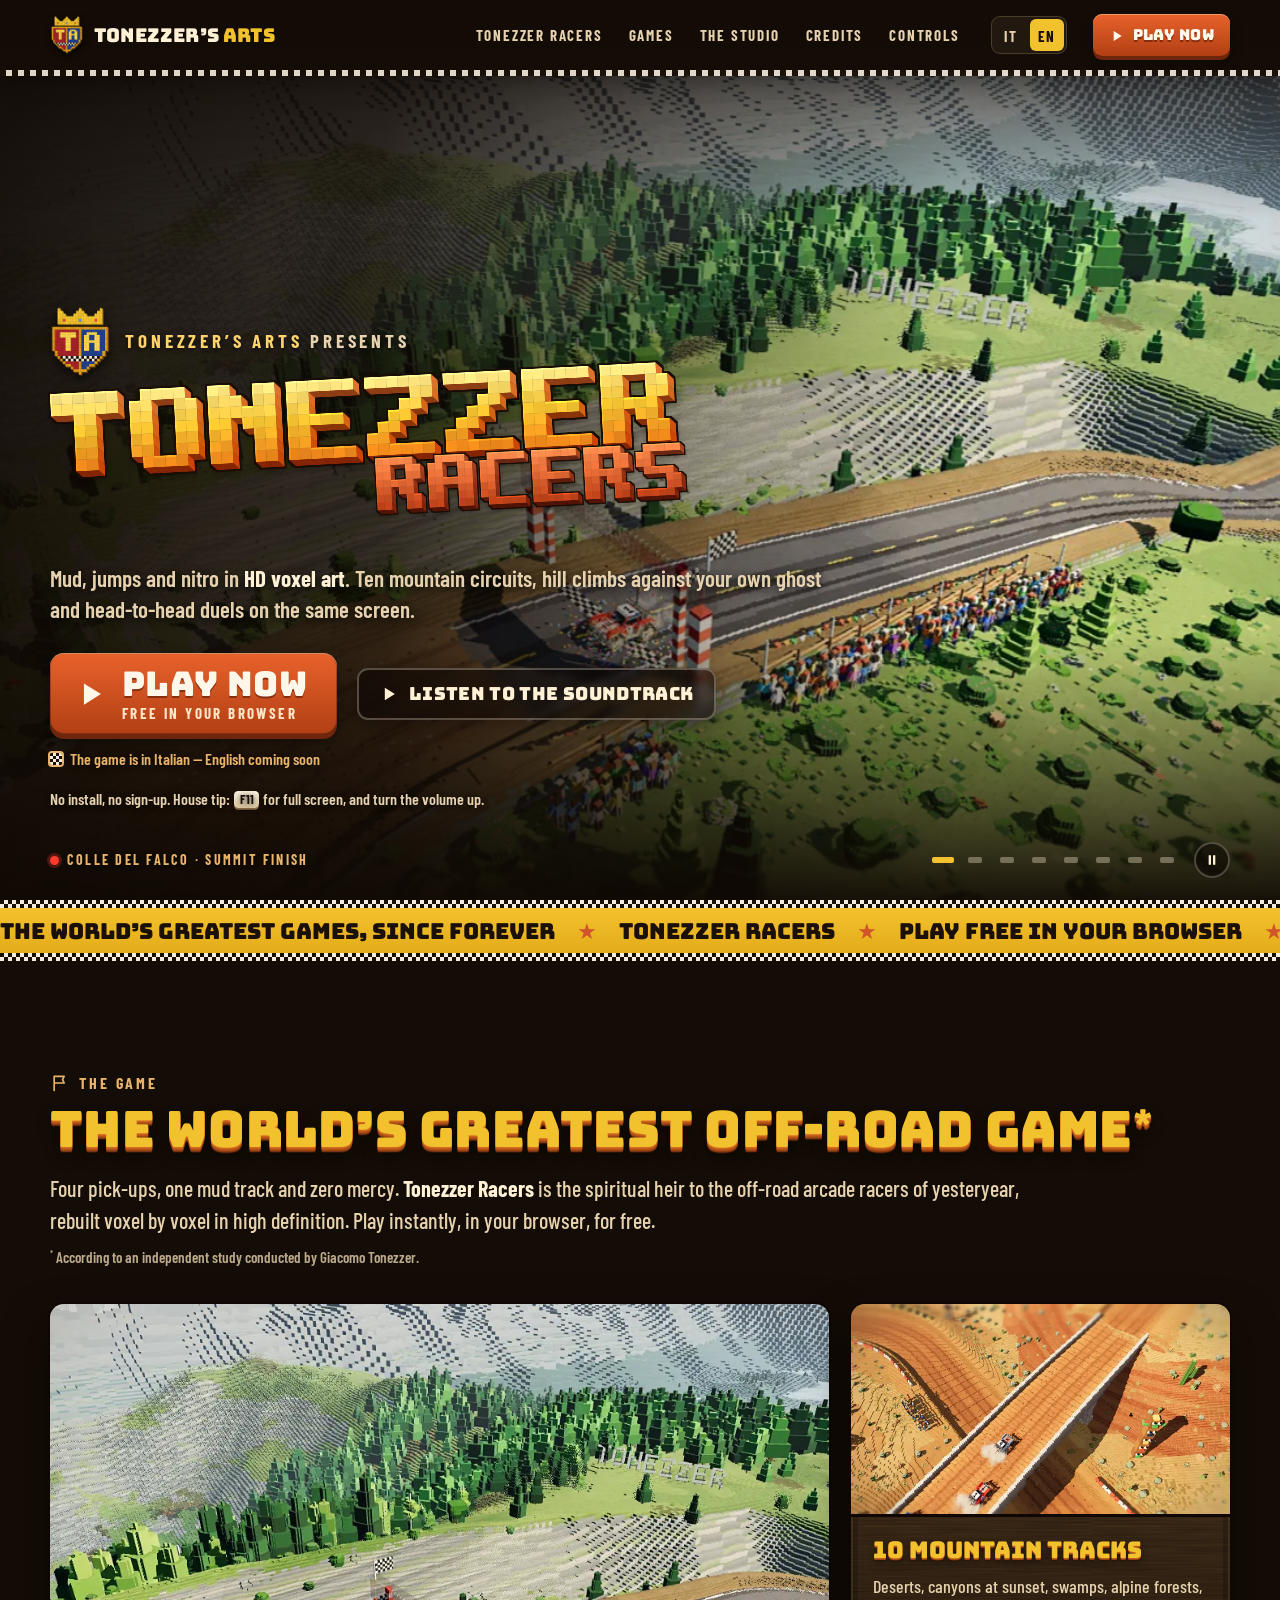
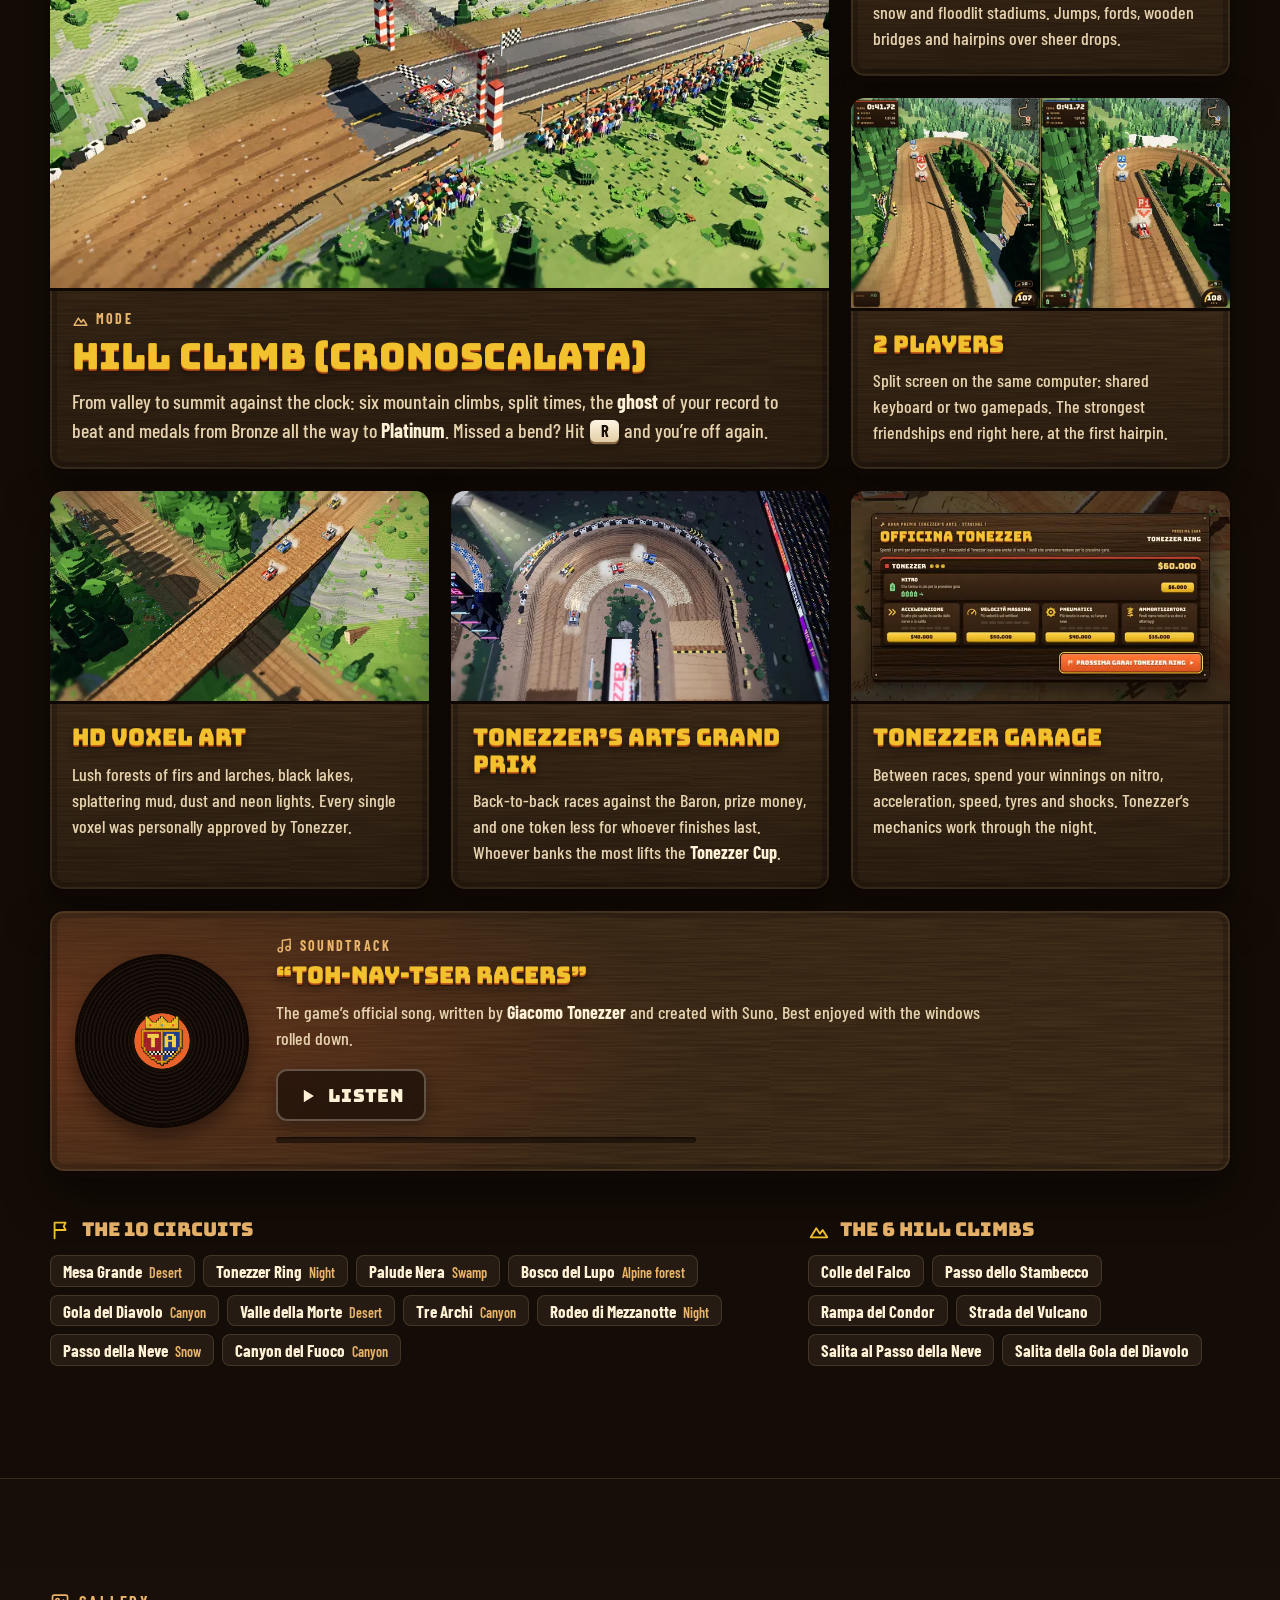
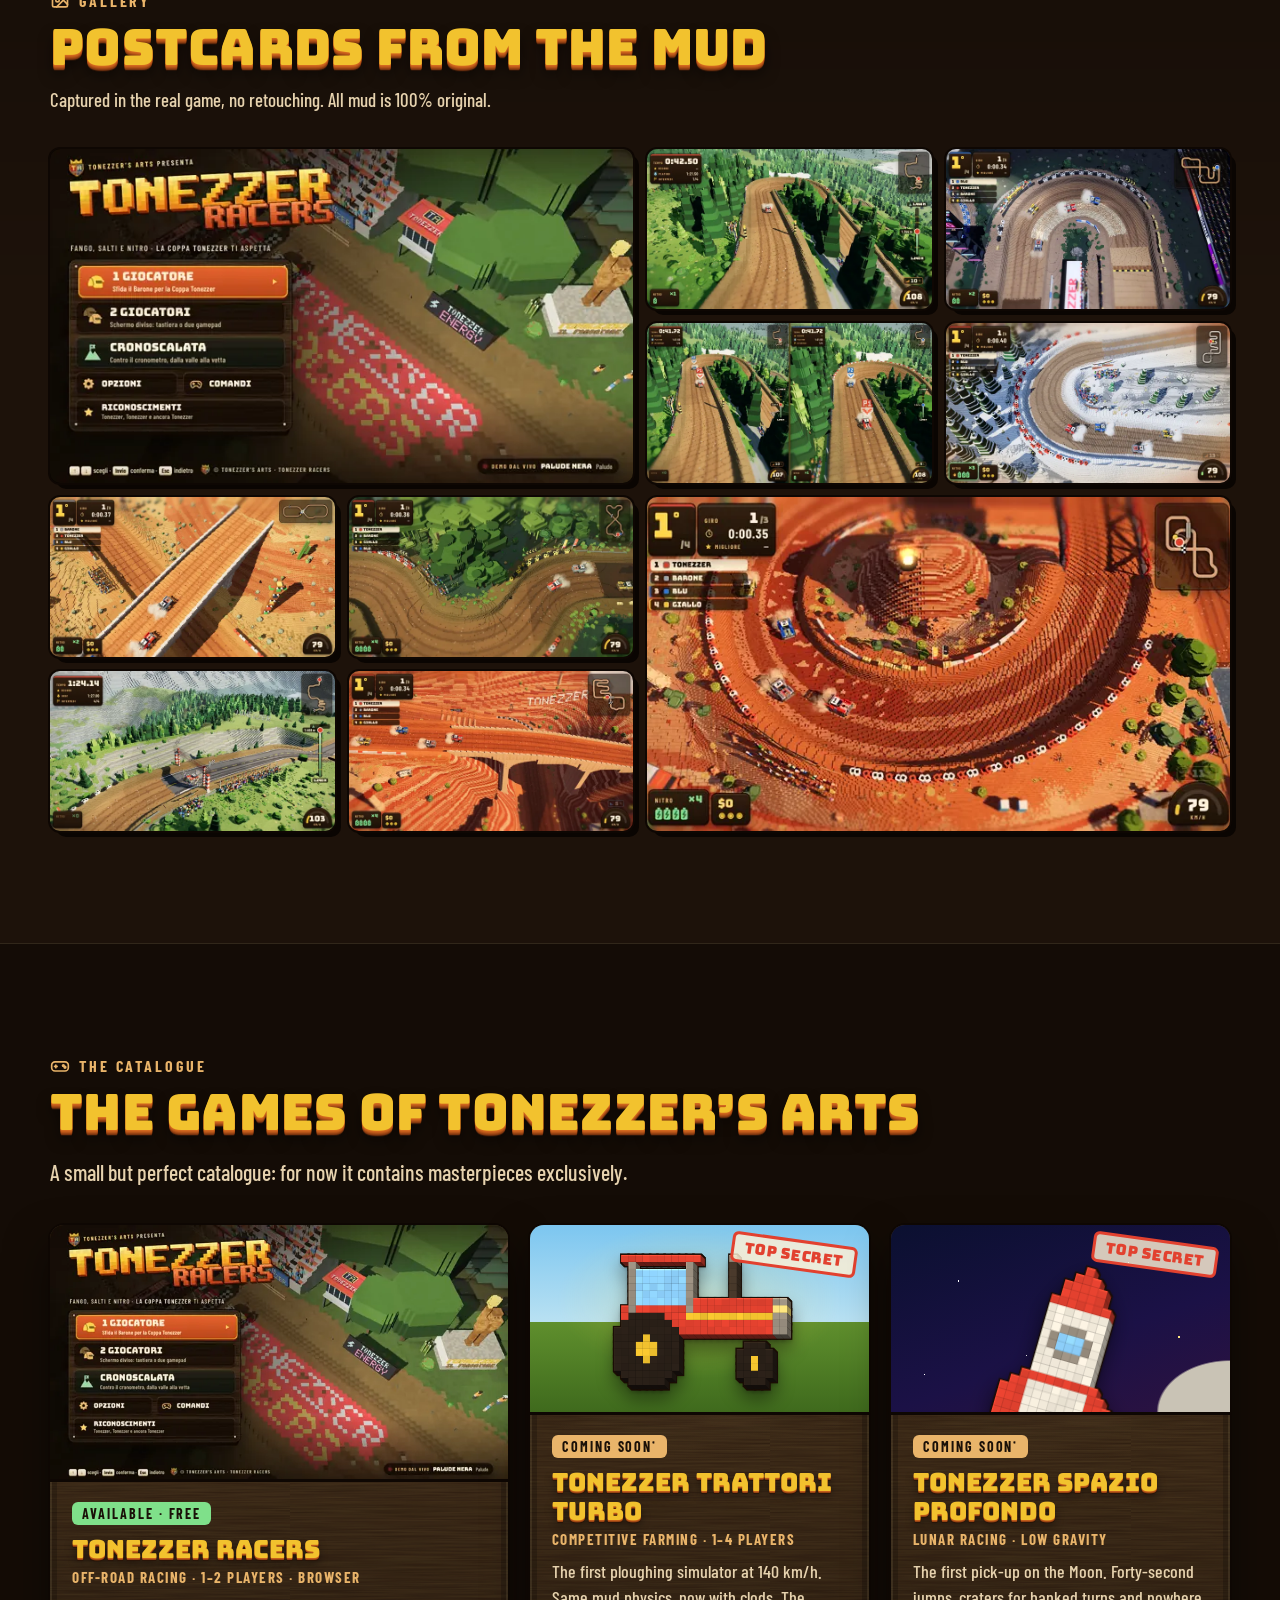
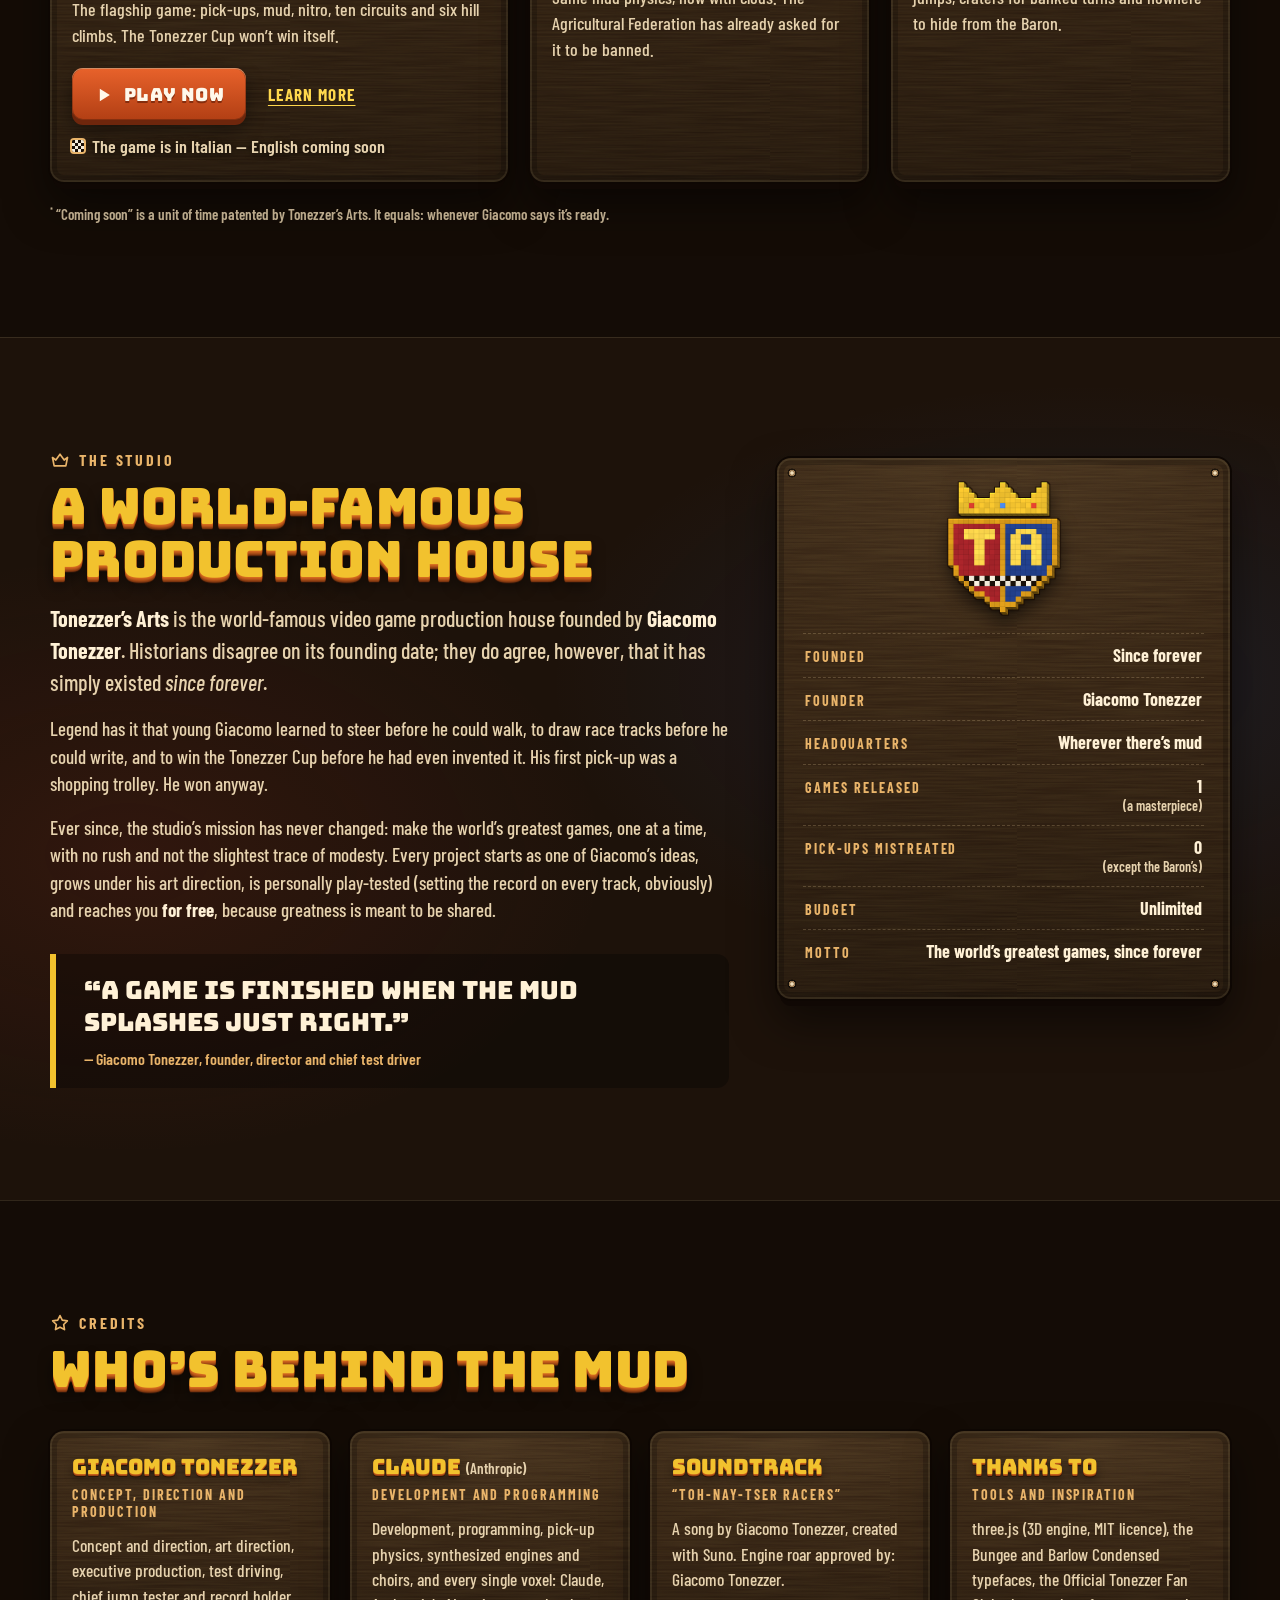
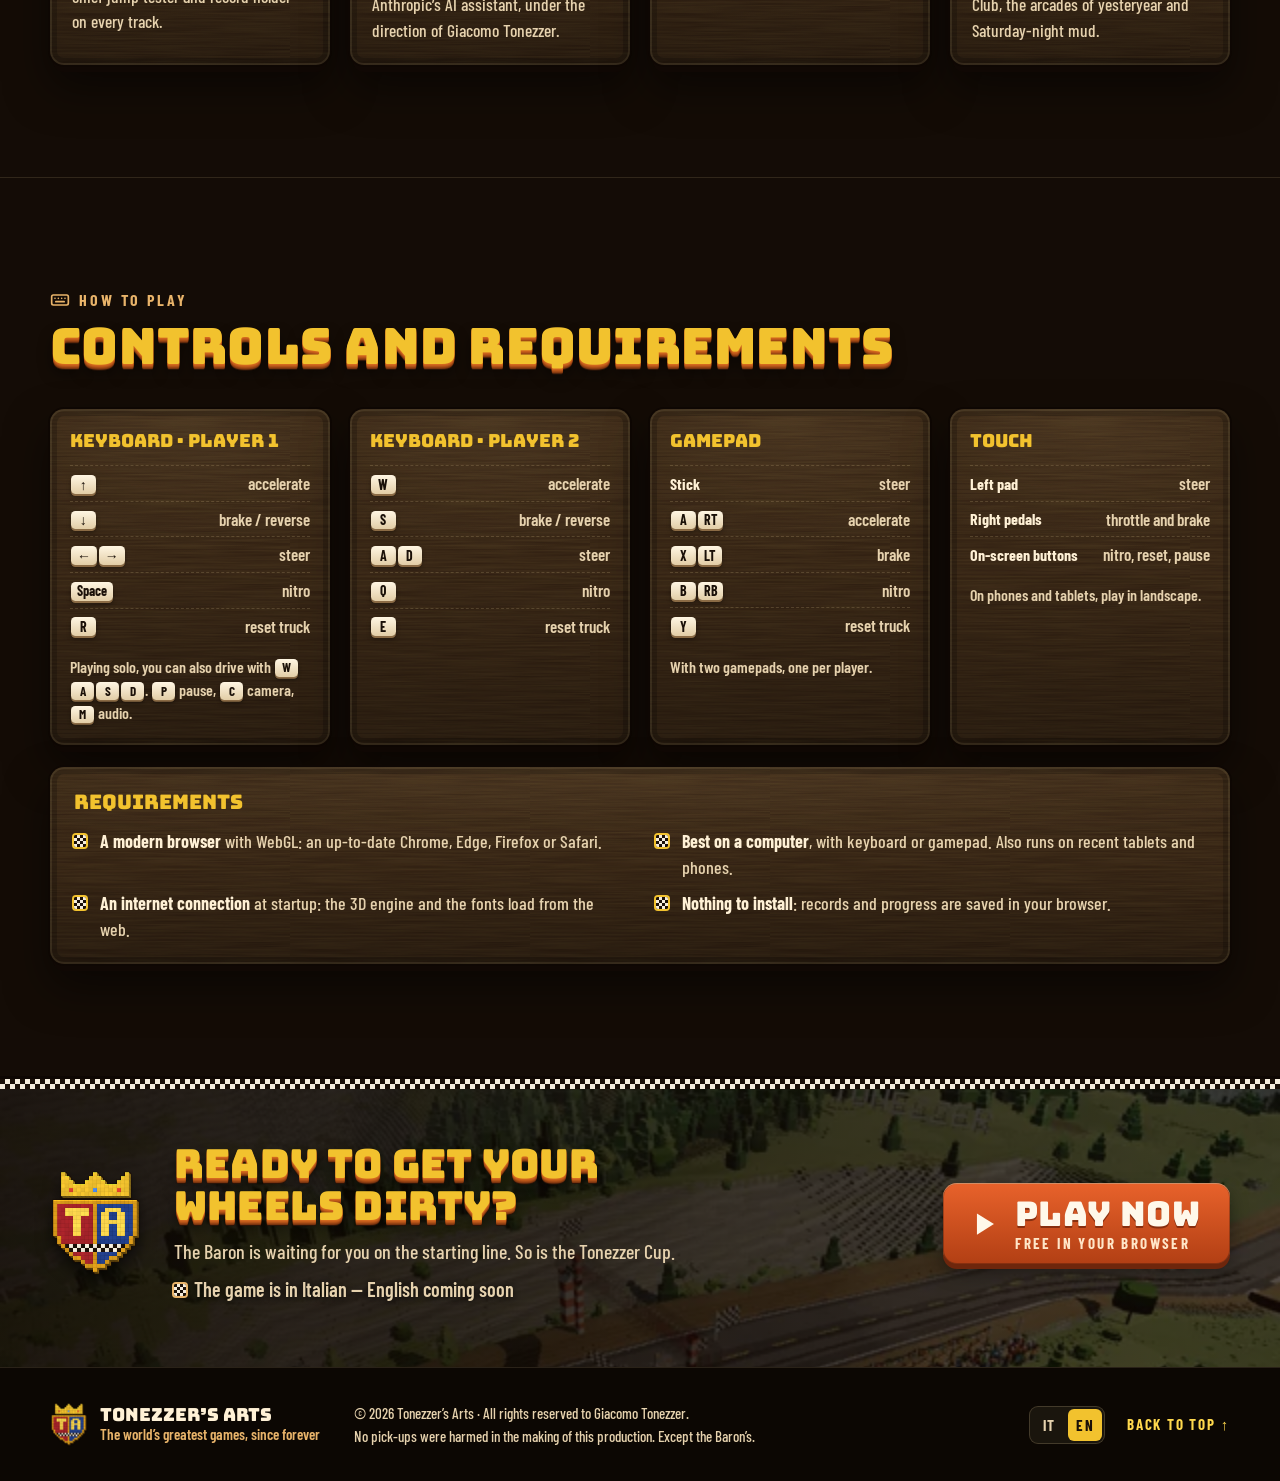
==== index.html @ f93f5789 "Add English version of the Tonezzer's Arts site (IT/EN switch) Single index.html with data-i18n keys" ====
<!doctype html>
<html lang="it">
<head>
<meta charset="utf-8">
<meta name="viewport" content="width=device-width,initial-scale=1,viewport-fit=cover">
<title data-i18n="meta.title">Tonezzer’s Arts — Giochi</title>
<meta name="description" content="Tonezzer’s Arts, la celeberrima casa di produzione di Giacomo Tonezzer, presenta Tonezzer Racers: corse off-road in voxel art HD, 10 circuiti di montagna, cronoscalate e 2 giocatori. Gratis nel browser." data-i18n-attr="content=meta.desc">
<meta name="author" content="Giacomo Tonezzer">
<meta name="theme-color" content="#140c06">
<link rel="alternate" hreflang="it" href="https://geppytonezzerarts.github.io/tonezzers-arts/?lang=it">
<link rel="alternate" hreflang="en" href="https://geppytonezzerarts.github.io/tonezzers-arts/?lang=en">
<link rel="alternate" hreflang="x-default" href="https://geppytonezzerarts.github.io/tonezzers-arts/">
<meta property="og:type" content="website">
<meta property="og:url" content="https://geppytonezzerarts.github.io/tonezzers-arts/">
<meta property="og:site_name" content="Tonezzer’s Arts">
<meta property="og:locale" content="it_IT" data-i18n-attr="content=meta.locale">
<meta property="og:locale:alternate" content="en_US" data-i18n-attr="content=meta.localeAlt">
<meta property="og:title" content="Tonezzer Racers — gioca gratis nel browser" data-i18n-attr="content=meta.ogTitle">
<meta property="og:description" content="Corse off-road in voxel art HD: 10 circuiti di montagna, cronoscalate contro il tuo fantasma, 2 giocatori sullo stesso schermo. Da sempre, i migliori giochi del mondo." data-i18n-attr="content=meta.ogDesc">
<meta property="og:image" content="https://geppytonezzerarts.github.io/tonezzers-arts/img/og.jpg">
<meta property="og:image:width" content="1200">
<meta property="og:image:height" content="630">
<meta property="og:image:alt" content="Tonezzer’s Arts presenta Tonezzer Racers" data-i18n-attr="content=meta.ogAlt">
<meta name="twitter:card" content="summary_large_image">
<meta name="twitter:title" content="Tonezzer Racers — gioca gratis nel browser" data-i18n-attr="content=meta.ogTitle">
<meta name="twitter:description" content="Corse off-road in voxel art HD by Tonezzer’s Arts." data-i18n-attr="content=meta.twDesc">
<meta name="twitter:image" content="https://geppytonezzerarts.github.io/tonezzers-arts/img/og.jpg">
<link rel="icon" type="image/png" sizes="32x32" href="img/favicon-32.png">
<link rel="icon" type="image/png" sizes="512x512" href="img/icon-512.png">
<link rel="apple-touch-icon" href="img/apple-touch-icon.png">
<link rel="preconnect" href="https://fonts.googleapis.com">
<link rel="preconnect" href="https://fonts.gstatic.com" crossorigin>
<link rel="stylesheet" href="https://fonts.googleapis.com/css2?family=Bungee&family=Barlow+Condensed:ital,wght@0,500;0,600;0,700;1,600&display=swap">
<link rel="preload" as="image" href="img/c-falco-vetta.webp" fetchpriority="high">
<link rel="stylesheet" href="css/site.css">
<script>/* language before first paint (same rule as js/site.js): ?lang= > saved choice > browser language; hides the Italian text for a moment on English visits */
(function () { try { var d = document.documentElement, q = /[?&]lang=(it|en)(?:&|#|$)/.exec(location.search), s = null;
  try { s = localStorage.getItem('ta-lang'); } catch (e) { /* storage blocked */ }
  var l = q ? q[1] : (s === 'it' || s === 'en') ? s : /^it\b/i.test((navigator.languages && navigator.languages[0]) || navigator.language || 'it') ? 'it' : 'en';
  if (l === 'en') { d.lang = 'en'; d.classList.add('i18n-wait'); setTimeout(function () { d.classList.remove('i18n-wait'); }, 1500); }
} catch (e) { /* Italian stays */ } })();</script>
</head>
<body>
<a class="skip" href="#main" data-i18n="skip">Salta al contenuto</a>

<header class="top" id="top">
  <div class="wrap top-in">
    <a class="brand" href="#top" aria-label="Tonezzer’s Arts, torna all’inizio" data-i18n-attr="aria-label=brand.aria">
      <img src="img/crest-sm.png" width="40" height="47" alt="">
      <span>Tonezzer’s <b>Arts</b></span>
    </a>
    <nav class="nav" aria-label="Sezioni" data-i18n-attr="aria-label=nav.aria">
      <a href="#racers">Tonezzer Racers</a>
      <a href="#giochi" data-i18n="nav.games">Giochi</a>
      <a href="#studio" data-i18n="nav.studio">Lo studio</a>
      <a href="#crediti" data-i18n="nav.credits">Riconoscimenti</a>
      <a href="#comandi" data-i18n="nav.controls">Comandi</a>
    </nav>
    <div class="lang" role="group" aria-label="Lingua" data-i18n-attr="aria-label=lang.aria">
      <a href="?lang=it" hreflang="it" lang="it" data-lang="it" aria-label="Italiano" aria-current="true">IT</a>
      <a href="?lang=en" hreflang="en" lang="en" data-lang="en" aria-label="English">EN</a>
    </div>
    <a class="btn go sm" href="games/tonezzer-racers/"><svg class="ic" viewBox="0 0 24 24" aria-hidden="true"><path d="M7 4.5v15l12-7.5z"/></svg><span data-i18n="play">Gioca ora</span></a>
  </div>
</header>

<main id="main">
<!-- ============ HERO ============ -->
<section class="hero" aria-labelledby="hero-title">
  <div class="slides" id="slides" role="group" aria-roledescription="carosello" aria-label="Immagini di gioco di Tonezzer Racers" data-i18n-attr="aria-roledescription=hero.carousel;aria-label=hero.slidesAria">
    <figure class="slide on"><img src="img/c-falco-vetta.webp" width="1280" height="720" alt="Cronoscalata del Colle del Falco: il pick-up taglia il traguardo in vetta tra il pubblico, con boschi e montagne sullo sfondo" data-i18n-attr="alt=s1.alt" fetchpriority="high"><figcaption data-i18n="s1.cap">Colle del Falco · arrivo in vetta</figcaption></figure>
    <figure class="slide"><img data-src="img/c-falco-bosco.webp" width="1280" height="720" alt="Cronoscalata del Colle del Falco: il pick-up rosso sale tra gli abeti, con la montagna sullo sfondo" data-i18n-attr="alt=s2.alt"><figcaption data-i18n="s2.cap">Colle del Falco · cronoscalata</figcaption></figure>
    <figure class="slide"><img data-src="img/c-ring-neon.webp" width="1280" height="720" alt="Tonezzer Ring di notte: quattro pick-up in derapata sotto la Torre dei Neon e le tribune piene" data-i18n-attr="alt=s3.alt"><figcaption data-i18n="s3.cap">Tonezzer Ring · stadio di notte</figcaption></figure>
    <figure class="slide"><img data-src="img/c-bosco-ponte.webp" width="1280" height="720" alt="Bosco del Lupo: pick-up sul ponte di legno tra abeti e larici in voxel" data-i18n-attr="alt=s4.alt"><figcaption data-i18n="s4.cap">Bosco del Lupo · bosco alpino</figcaption></figure>
    <figure class="slide"><img data-src="img/c-neve-cima.webp" width="1280" height="720" alt="Salita al Passo della Neve: curva innevata con abeti e tribune" data-i18n-attr="alt=s5.alt"><figcaption data-i18n="s5.cap">Passo della Neve · neve</figcaption></figure>
    <figure class="slide"><img data-src="img/c-mesa-viadotto.webp" width="1280" height="720" alt="Mesa Grande: pick-up sul viadotto nel deserto rosso" data-i18n-attr="alt=s6.alt"><figcaption data-i18n="s6.cap">Mesa Grande · deserto</figcaption></figure>
    <figure class="slide"><img data-src="img/c-fuoco-spirale.webp" width="1280" height="720" alt="Canyon del Fuoco: i pick-up scendono nella Spirale scavata nella roccia rossa" data-i18n-attr="alt=s7.alt"><figcaption data-i18n="s7.cap">Canyon del Fuoco · canyon al tramonto</figcaption></figure>
    <figure class="slide"><img data-src="img/c-palude-lago.webp" width="1280" height="720" alt="Palude Nera: due pick-up in derapata sulla pista di fango tra i cipressi" data-i18n-attr="alt=s8.alt"><figcaption data-i18n="s8.cap">Palude Nera · palude</figcaption></figure>
  </div>
  <div class="hero-shade" aria-hidden="true"></div>
  <div class="wrap hero-in">
    <p class="presents"><img src="img/crest.png" width="278" height="326" alt=""><span data-i18n="hero.presents"><b>Tonezzer’s Arts</b> presenta</span></p>
    <h1 class="logo" id="hero-title">
      <img class="lg1" src="img/logo-tonezzer.png" width="1254" height="198" alt="Tonezzer">
      <img class="lg2" src="img/logo-racers.png" width="946" height="198" alt="Racers">
    </h1>
    <p class="tagline" data-i18n="hero.tagline">Fango, salti e nitro in <b>voxel art HD</b>. Dieci circuiti di montagna, cronoscalate contro il tuo fantasma e sfide a due sullo stesso schermo.</p>
    <div class="cta">
      <a class="btn go xl" href="games/tonezzer-racers/">
        <svg class="ic" viewBox="0 0 24 24" aria-hidden="true"><path d="M7 4.5v15l12-7.5z"/></svg>
        <span data-i18n="play.xl"><b>Gioca ora</b><small>gratis nel browser</small></span>
      </a>
      <button class="btn ghost music-btn" type="button" data-music aria-pressed="false">
        <svg class="ic i-play" viewBox="0 0 24 24" aria-hidden="true"><path d="M7 4.5v15l12-7.5z"/></svg>
        <svg class="ic i-pause" viewBox="0 0 24 24" aria-hidden="true"><path d="M7 5h3.5v14H7zM13.5 5H17v14h-3.5z"/></svg>
        <span class="eq" aria-hidden="true"><i></i><i></i><i></i><i></i></span>
        <span class="lbl" data-i18n="music.listenTheme">Ascolta la colonna sonora</span>
      </button>
    </div>
    <p class="lang-note en-only" data-i18n="play.note">Il gioco è in italiano: la versione inglese arriverà presto.</p>
    <p class="hint" data-i18n="hero.hint">Nessuna installazione, nessuna registrazione. Consiglio della casa: <span class="desk"><kbd>F11</kbd> per lo schermo intero, e il volume alto.</span><span class="mob">telefono in orizzontale, e il volume alto.</span></p>
  </div>
  <div class="wrap hero-ctrl">
    <p class="cap" id="slide-cap">Colle del Falco · arrivo in vetta</p>
    <div class="dots" id="dots"></div>
    <button class="pp" id="slide-pp" type="button" aria-label="Metti in pausa le immagini" aria-pressed="false">
      <svg class="ic i-pause" viewBox="0 0 24 24" aria-hidden="true"><path d="M7 5h3.5v14H7zM13.5 5H17v14h-3.5z"/></svg>
      <svg class="ic i-play" viewBox="0 0 24 24" aria-hidden="true"><path d="M7 4.5v15l12-7.5z"/></svg>
    </button>
  </div>
</section>

<div class="ticker" aria-hidden="true"><div class="ticker-in">
  <span data-i18n="motto">Da sempre, i migliori giochi del mondo</span><span>Tonezzer Racers</span><span data-i18n="tick.free">Gioca gratis nel browser</span><span data-i18n="cup">Coppa Tonezzer</span><span data-i18n="motto">Da sempre, i migliori giochi del mondo</span><span>Tonezzer Racers</span><span data-i18n="tick.free">Gioca gratis nel browser</span><span data-i18n="cup">Coppa Tonezzer</span>
</div></div>

<!-- ============ TONEZZER RACERS ============ -->
<section class="sec" id="racers" aria-labelledby="racers-h">
  <div class="wrap">
    <header class="sec-h">
      <p class="kicker"><svg class="ic" viewBox="0 0 24 24" aria-hidden="true"><path d="M5 21V4M5 4h12l-2 4 2 4H5"/></svg><span data-i18n="r.kicker">Il gioco</span></p>
      <h2 id="racers-h" data-i18n="r.h">Il miglior gioco off-road del mondo<sup>*</sup></h2>
      <p class="lead" data-i18n="r.lead">Quattro pick-up, una pista di fango e nessuna pietà. <b>Tonezzer Racers</b> è l’erede spirituale delle corse off-road da sala giochi di una volta, ricostruito voxel per voxel in alta definizione. Si gioca subito, nel browser, gratis.</p>
      <p class="fine" data-i18n="r.fine"><sup>*</sup> Secondo uno studio indipendente condotto da Giacomo Tonezzer.</p>
    </header>

    <div class="feats">
      <article class="feat big">
        <img src="img/c-falco-vetta-640.webp" srcset="img/c-falco-vetta-640.webp 640w, img/c-falco-vetta.webp 1280w" sizes="(min-width: 1080px) 760px, 100vw" width="1280" height="720" loading="lazy" alt="Cronoscalata: il traguardo in vetta al Colle del Falco, con la valle e le montagne lontane sullo sfondo" data-i18n-attr="alt=f1.alt">
        <div class="feat-t">
          <p class="tag"><svg class="ic" viewBox="0 0 24 24" aria-hidden="true"><path d="M3 20l6-10 4 6 3-4 5 8z"/></svg><span data-i18n="f1.tag">Modalità</span></p>
          <h3 data-i18n="f1.h">Cronoscalata</h3>
          <p data-i18n="f1.p">Dalla valle alla vetta contro il cronometro: sei salite di montagna, tempi intermedi, il <b>fantasma</b> del tuo record da battere e medaglie da Bronzo fino al <b>Platino</b>. Sbagli una curva? <kbd>R</kbd> e si riparte.</p>
        </div>
      </article>
      <article class="feat">
        <img src="img/c-mesa-viadotto-640.webp" width="640" height="360" loading="lazy" alt="Pick-up sul viadotto di Mesa Grande nel deserto rosso" data-i18n-attr="alt=f2.alt">
        <div class="feat-t">
          <h3 data-i18n="f2.h">10 piste di montagna</h3>
          <p data-i18n="f2.p">Deserti, canyon al tramonto, paludi, boschi alpini, neve e stadi illuminati a giorno. Salti, guadi, ponti di legno e tornanti a strapiombo.</p>
        </div>
      </article>
      <article class="feat">
        <img src="img/g-falco-2p-640.webp" width="640" height="360" loading="lazy" alt="Schermo diviso a due giocatori: pick-up rosso e blu affiancati in salita" data-i18n-attr="alt=f3.alt">
        <div class="feat-t">
          <h3 data-i18n="f3.h">2 giocatori</h3>
          <p data-i18n="f3.p">Schermo diviso sullo stesso computer: tastiera condivisa o due gamepad. Le amicizie più solide finiscono qui, al primo tornante.</p>
        </div>
      </article>
      <article class="feat">
        <img src="img/c-bosco-ponte-640.webp" width="640" height="360" loading="lazy" alt="Pick-up sul ponte di legno tra gli abeti del Bosco del Lupo" data-i18n-attr="alt=f4.alt">
        <div class="feat-t">
          <h3 data-i18n="f4.h">Voxel art HD</h3>
          <p data-i18n="f4.p">Boschi rigogliosi di abeti e larici, laghi neri, fango che schizza, polvere e luci al neon. Ogni singolo voxel è stato approvato personalmente da Tonezzer.</p>
        </div>
      </article>
      <article class="feat">
        <img src="img/c-ring-neon-640.webp" width="640" height="360" loading="lazy" alt="Gara notturna nello stadio del Tonezzer Ring" data-i18n-attr="alt=f5.alt">
        <div class="feat-t">
          <h3 data-i18n="f5.h">Gran Premio Tonezzer’s Arts</h3>
          <p data-i18n="f5.p">Gare in fila contro il Barone, premi in denaro e un gettone in meno a chi arriva ultimo. Chi incassa di più alza la <b>Coppa Tonezzer</b>.</p>
        </div>
      </article>
      <article class="feat">
        <img src="img/g-officina-640.webp" width="640" height="360" loading="lazy" alt="L’Officina Tonezzer: nitro, accelerazione, velocità massima, pneumatici e ammortizzatori in vendita" data-i18n-attr="alt=f6.alt">
        <div class="feat-t">
          <h3 data-i18n="f6.h">Officina Tonezzer</h3>
          <p data-i18n="f6.p">Tra una gara e l’altra spendi i premi in nitro, accelerazione, velocità, gomme e ammortizzatori. I meccanici di Tonezzer lavorano anche di notte.</p>
        </div>
      </article>
      <article class="feat song" id="colonna">
        <div class="disc" aria-hidden="true"><img src="img/crest.png" width="278" height="326" alt=""></div>
        <div class="feat-t">
          <p class="tag"><svg class="ic" viewBox="0 0 24 24" aria-hidden="true"><path d="M9 18V5l11-2v13"/><circle cx="6" cy="18" r="3"/><circle cx="17" cy="16" r="3"/></svg><span data-i18n="song">Colonna sonora</span></p>
          <h3>“Toh-NAY-tser Racers”</h3>
          <p data-i18n="song.p">La canzone ufficiale del gioco, scritta da <b>Giacomo Tonezzer</b> e creata con Suno. Si consiglia l’ascolto a finestrini abbassati.</p>
          <button class="btn ghost music-btn" type="button" data-music aria-pressed="false">
            <svg class="ic i-play" viewBox="0 0 24 24" aria-hidden="true"><path d="M7 4.5v15l12-7.5z"/></svg>
            <svg class="ic i-pause" viewBox="0 0 24 24" aria-hidden="true"><path d="M7 5h3.5v14H7zM13.5 5H17v14h-3.5z"/></svg>
            <span class="eq" aria-hidden="true"><i></i><i></i><i></i><i></i></span>
            <span class="lbl" data-i18n="music.listen">Ascolta</span>
          </button>
          <div class="bar" aria-hidden="true"><i id="music-bar"></i></div>
        </div>
      </article>
    </div>

    <div class="tracks">
      <div class="tcol">
        <h3><svg class="ic" viewBox="0 0 24 24" aria-hidden="true"><path d="M5 21V4M5 4h12l-2 4 2 4H5"/></svg><span data-i18n="tr.h">I 10 circuiti</span></h3>
        <ol class="chips">
          <li>Mesa Grande <small data-i18n="tr.desert">Deserto</small></li><li>Tonezzer Ring <small data-i18n="tr.night">Notte</small></li><li>Palude Nera <small data-i18n="tr.swamp">Palude</small></li><li>Bosco del Lupo <small data-i18n="tr.alpine">Bosco alpino</small></li><li>Gola del Diavolo <small data-i18n="tr.canyon">Canyon</small></li>
          <li>Valle della Morte <small data-i18n="tr.desert">Deserto</small></li><li>Tre Archi <small data-i18n="tr.canyon">Canyon</small></li><li>Rodeo di Mezzanotte <small data-i18n="tr.night">Notte</small></li><li>Passo della Neve <small data-i18n="tr.snow">Neve</small></li><li>Canyon del Fuoco <small data-i18n="tr.canyon">Canyon</small></li>
        </ol>
      </div>
      <div class="tcol">
        <h3><svg class="ic" viewBox="0 0 24 24" aria-hidden="true"><path d="M3 20l6-10 4 6 3-4 5 8z"/></svg><span data-i18n="tr.hills">Le 6 cronoscalate</span></h3>
        <ol class="chips">
          <li>Colle del Falco</li><li>Passo dello Stambecco</li><li>Rampa del Condor</li><li>Strada del Vulcano</li><li>Salita al Passo della Neve</li><li>Salita della Gola del Diavolo</li>
        </ol>
      </div>
    </div>
  </div>
</section>

<!-- ============ GALLERY ============ -->
<section class="sec gal-sec" id="galleria" aria-labelledby="gal-h">
  <div class="wrap">
    <header class="sec-h row">
      <div><p class="kicker"><svg class="ic" viewBox="0 0 24 24" aria-hidden="true"><rect x="3" y="5" width="18" height="14" rx="2"/><circle cx="9" cy="11" r="2"/><path d="M21 16l-5-5-8 8"/></svg><span data-i18n="g.kicker">Galleria</span></p>
      <h2 id="gal-h" data-i18n="g.h">Cartoline dal fango</h2></div>
      <p class="lead sm" data-i18n="g.lead">Immagini catturate dal gioco vero, senza ritocchi. Il fango è tutto originale.</p>
    </header>
    <ul class="gallery" id="gallery">
      <li><button type="button" data-full="img/g-titolo.webp"><img src="img/g-titolo-640.webp" width="640" height="360" loading="lazy" alt="La schermata del titolo di Tonezzer Racers con il menu principale" data-i18n-attr="alt=g1"></button></li>
      <li><button type="button" data-full="img/g-falco-tornante.webp"><img src="img/g-falco-tornante-640.webp" width="640" height="360" loading="lazy" alt="Cronoscalata del Colle del Falco: tornante tra gli abeti" data-i18n-attr="alt=g2"></button></li>
      <li><button type="button" data-full="img/g-ring-neon.webp"><img src="img/g-ring-neon-640.webp" width="640" height="360" loading="lazy" alt="Tonezzer Ring di notte sotto la Torre dei Neon" data-i18n-attr="alt=g3"></button></li>
      <li><button type="button" data-full="img/g-falco-2p.webp"><img src="img/g-falco-2p-640.webp" width="640" height="360" loading="lazy" alt="Cronoscalata a due giocatori a schermo diviso" data-i18n-attr="alt=g4"></button></li>
      <li><button type="button" data-full="img/g-neve-tornanti.webp"><img src="img/g-neve-tornanti-640.webp" width="640" height="360" loading="lazy" alt="Quattro pick-up in derapata sui tornanti innevati del Passo della Neve" data-i18n-attr="alt=g5"></button></li>
      <li><button type="button" data-full="img/g-fuoco-spirale.webp"><img src="img/g-fuoco-spirale-640.webp" width="640" height="360" loading="lazy" alt="La Spirale nel Canyon del Fuoco" data-i18n-attr="alt=g6"></button></li>
      <li><button type="button" data-full="img/g-mesa-viadotto.webp"><img src="img/g-mesa-viadotto-640.webp" width="640" height="360" loading="lazy" alt="Il viadotto di Mesa Grande" data-i18n-attr="alt=g7"></button></li>
      <li><button type="button" data-full="img/g-palude-lago.webp"><img src="img/g-palude-lago-640.webp" width="640" height="360" loading="lazy" alt="Palude Nera: pick-up in derapata sulla curva tra i cipressi" data-i18n-attr="alt=g8"></button></li>
      <li><button type="button" data-full="img/g-falco-vetta.webp"><img src="img/g-falco-vetta-640.webp" width="640" height="360" loading="lazy" alt="Il traguardo in vetta al Colle del Falco" data-i18n-attr="alt=g9"></button></li>
      <li><button type="button" data-full="img/g-gola-ponte.webp"><img src="img/g-gola-ponte-640.webp" width="640" height="360" loading="lazy" alt="Il ponte sulla Gola del Diavolo" data-i18n-attr="alt=g10"></button></li>
    </ul>
  </div>
</section>

<!-- ============ CATALOGUE ============ -->
<section class="sec" id="giochi" aria-labelledby="giochi-h">
  <div class="wrap">
    <header class="sec-h">
      <p class="kicker"><svg class="ic" viewBox="0 0 24 24" aria-hidden="true"><rect x="2" y="7" width="20" height="11" rx="4"/><path d="M7 11v3M5.5 12.5h3"/><circle cx="16" cy="11.5" r="1"/><circle cx="18" cy="13.5" r="1"/></svg><span data-i18n="c.kicker">Il catalogo</span></p>
      <h2 id="giochi-h" data-i18n="c.h">I giochi di Tonezzer’s Arts</h2>
      <p class="lead" data-i18n="c.lead">Un catalogo piccolo ma perfetto: per ora contiene esclusivamente capolavori.</p>
    </header>
    <div class="games">
      <article class="game live">
        <a class="cover" href="games/tonezzer-racers/" tabindex="-1" aria-hidden="true"><img src="img/g-titolo-640.webp" width="640" height="360" loading="lazy" alt=""></a>
        <div class="game-t">
          <p class="badge ok" data-i18n="c.avail">Disponibile · Gratis</p>
          <h3>Tonezzer Racers</h3>
          <p class="meta" data-i18n="c.meta">Corse off-road · 1–2 giocatori · Browser</p>
          <p data-i18n="c.p">Il gioco di bandiera: pick-up, fango, nitro, dieci circuiti e sei cronoscalate. La Coppa Tonezzer non si vince da sola.</p>
          <div class="game-a"><a class="btn go" href="games/tonezzer-racers/"><svg class="ic" viewBox="0 0 24 24" aria-hidden="true"><path d="M7 4.5v15l12-7.5z"/></svg><span data-i18n="play">Gioca ora</span></a><a class="txt" href="#racers" data-i18n="c.more">Scopri di più</a></div>
          <p class="lang-note en-only" data-i18n="play.note">Il gioco è in italiano: la versione inglese arriverà presto.</p>
        </div>
      </article>
      <article class="game soon">
        <div class="cover farm"><img src="img/cover-trattori.png" width="408" height="282" loading="lazy" alt="Un trattore rosso in voxel art" data-i18n-attr="alt=c.s1.alt"><span class="stamp">Top secret</span></div>
        <div class="game-t">
          <p class="badge" data-i18n="c.soon">Prossimamente<sup>*</sup></p>
          <h3>Tonezzer Trattori Turbo</h3>
          <p class="meta" data-i18n="c.s1.meta">Agricoltura agonistica · 1–4 giocatori</p>
          <p data-i18n="c.s1.p">Il primo simulatore di aratura a 140 km/h. Stessa fisica del fango, ma con le zolle. La Federazione Agraria ha già chiesto di vietarlo.</p>
        </div>
      </article>
      <article class="game soon">
        <div class="cover space"><img src="img/cover-spazio.png" width="189" height="321" loading="lazy" alt="Un razzo bianco e rosso in voxel art" data-i18n-attr="alt=c.s2.alt"><span class="stamp">Top secret</span></div>
        <div class="game-t">
          <p class="badge" data-i18n="c.soon">Prossimamente<sup>*</sup></p>
          <h3>Tonezzer Spazio Profondo</h3>
          <p class="meta" data-i18n="c.s2.meta">Corse lunari · gravità ridotta</p>
          <p data-i18n="c.s2.p">Il primo pick-up sulla Luna. Salti da quaranta secondi, crateri come paraboliche e nessun posto dove nascondersi dal Barone.</p>
        </div>
      </article>
    </div>
    <p class="fine" data-i18n="c.fine"><sup>*</sup> “Prossimamente” è un’unità di misura temporale brevettata da Tonezzer’s Arts. Corrisponde a: quando Giacomo dice che è pronto.</p>
  </div>
</section>

<!-- ============ STUDIO ============ -->
<section class="sec studio" id="studio" aria-labelledby="studio-h">
  <div class="wrap studio-in">
    <div class="studio-t">
      <p class="kicker"><svg class="ic" viewBox="0 0 24 24" aria-hidden="true"><path d="M3 9l4 3 5-7 5 7 4-3-2 10H5z"/></svg><span data-i18n="nav.studio">Lo studio</span></p>
      <h2 id="studio-h" data-i18n="st.h">Una casa di produzione celeberrima</h2>
      <p class="lead" data-i18n="st.lead"><b>Tonezzer’s Arts</b> è la celeberrima casa di produzione di videogiochi fondata da <b>Giacomo Tonezzer</b>. Gli storici non concordano sulla data di fondazione; concordano però sul fatto che esista, semplicemente, <i>da sempre</i>.</p>
      <p data-i18n="st.p1">Si narra che il giovane Giacomo abbia imparato a sterzare prima di camminare, a disegnare circuiti prima di scrivere e a vincere la Coppa Tonezzer prima ancora di inventarla. Il suo primo pick-up era un carrello della spesa. Ha vinto lo stesso.</p>
      <p data-i18n="st.p2">Da allora la missione dello studio non è mai cambiata: fare i migliori giochi del mondo, uno alla volta, senza fretta e senza la minima modestia. Ogni progetto nasce da un’idea di Giacomo, cresce sotto la sua direzione artistica, viene collaudato personalmente (con il record su ogni pista, ovviamente) e arriva a voi <b>gratis</b>, perché la grandezza va condivisa.</p>
      <blockquote class="quote">
        <p data-i18n="st.quote">«Un gioco è finito quando il fango schizza nel modo giusto.»</p>
        <footer data-i18n="st.quoteBy">Giacomo Tonezzer, fondatore, direttore e collaudatore capo</footer>
      </blockquote>
    </div>
    <aside class="sheet" aria-label="Scheda dello studio" data-i18n-attr="aria-label=st.sheet">
      <img class="sheet-crest" src="img/crest.png" width="278" height="326" alt="Lo stemma di Tonezzer’s Arts: corona d’oro sopra uno scudo rosso e blu con le lettere TA e una banda a scacchi" data-i18n-attr="alt=st.crest">
      <dl>
        <div><dt data-i18n="st.founded">Fondazione</dt><dd data-i18n="st.foundedV">Da sempre</dd></div>
        <div><dt data-i18n="st.founder">Fondatore</dt><dd>Giacomo Tonezzer</dd></div>
        <div><dt data-i18n="st.hq">Sede</dt><dd data-i18n="st.hqV">Ovunque ci sia fango</dd></div>
        <div><dt data-i18n="st.games">Giochi pubblicati</dt><dd data-i18n="st.gamesV">1 <small>(capolavoro)</small></dd></div>
        <div><dt data-i18n="st.trucks">Pick-up maltrattati</dt><dd data-i18n="st.trucksV">0 <small>(tranne quelli del Barone)</small></dd></div>
        <div><dt>Budget</dt><dd data-i18n="st.budgetV">Illimitato</dd></div>
        <div><dt data-i18n="st.motto">Motto</dt><dd data-i18n="motto">Da sempre, i migliori giochi del mondo</dd></div>
      </dl>
    </aside>
  </div>
</section>

<!-- ============ CREDITS ============ -->
<section class="sec" id="crediti" aria-labelledby="crediti-h">
  <div class="wrap">
    <header class="sec-h">
      <p class="kicker"><svg class="ic" viewBox="0 0 24 24" aria-hidden="true"><path d="M12 3l2.7 5.6 6.1.9-4.4 4.3 1 6.1L12 17l-5.4 2.9 1-6.1-4.4-4.3 6.1-.9z"/></svg><span data-i18n="nav.credits">Riconoscimenti</span></p>
      <h2 id="crediti-h" data-i18n="cr.h">Chi c’è dietro il fango</h2>
    </header>
    <div class="credits">
      <article class="cr">
        <h3>Giacomo Tonezzer</h3>
        <p class="role" data-i18n="cr1.role">Ideazione, direzione e produzione</p>
        <p data-i18n="cr1.p">Ideazione e direzione, direzione artistica, produzione esecutiva, collaudo piloti, collaudatore capo dei salti e detentore del record su ogni pista.</p>
      </article>
      <article class="cr">
        <h3>Claude <small>(Anthropic)</small></h3>
        <p class="role" data-i18n="cr2.role">Sviluppo e programmazione</p>
        <p data-i18n="cr2.p">Sviluppo, programmazione, fisica dei pick-up, motori e cori sintetizzati e ogni singolo voxel: Claude, l’assistente AI di Anthropic, sotto la direzione di Giacomo Tonezzer.</p>
      </article>
      <article class="cr">
        <h3 data-i18n="song">Colonna sonora</h3>
        <p class="role">“Toh-NAY-tser Racers”</p>
        <p data-i18n="cr3.p">Canzone di Giacomo Tonezzer, creata con Suno. Approvazione del rombo dei motori: Giacomo Tonezzer.</p>
      </article>
      <article class="cr">
        <h3 data-i18n="cr4.h">Grazie a</h3>
        <p class="role" data-i18n="cr4.role">Strumenti e ispirazione</p>
        <p data-i18n="cr4.p">three.js (motore 3D, licenza MIT), i caratteri Bungee e Barlow Condensed, il Fan Club Ufficiale Tonezzer, le sale giochi di una volta e il fango del sabato sera.</p>
      </article>
    </div>
  </div>
</section>

<!-- ============ CONTROLS / REQUIREMENTS ============ -->
<section class="sec" id="comandi" aria-labelledby="comandi-h">
  <div class="wrap">
    <header class="sec-h">
      <p class="kicker"><svg class="ic" viewBox="0 0 24 24" aria-hidden="true"><rect x="2" y="6" width="20" height="12" rx="2"/><path d="M6 10h.01M10 10h.01M14 10h.01M18 10h.01M7 14h10"/></svg><span data-i18n="k.kicker">Come si gioca</span></p>
      <h2 id="comandi-h" data-i18n="k.h">Comandi e requisiti</h2>
    </header>
    <div class="ctrls">
      <article class="cc">
        <h3 data-i18n="k.p1">Tastiera · Giocatore 1</h3>
        <ul>
          <li><span><kbd>↑</kbd></span><span data-i18n="k.acc">accelera</span></li>
          <li><span><kbd>↓</kbd></span><span data-i18n="k.brakeRev">freno / retromarcia</span></li>
          <li><span><kbd>←</kbd><kbd>→</kbd></span><span data-i18n="k.steer">sterza</span></li>
          <li><span><kbd data-i18n="k.space">Spazio</kbd></span><span>nitro</span></li>
          <li><span><kbd>R</kbd></span><span data-i18n="k.reset">riposiziona</span></li>
        </ul>
        <p class="note" data-i18n="k.p1note">Da solo guidi anche con <kbd>W</kbd><kbd>A</kbd><kbd>S</kbd><kbd>D</kbd>. <kbd>P</kbd> pausa, <kbd>C</kbd> telecamera, <kbd>M</kbd> audio.</p>
      </article>
      <article class="cc">
        <h3 data-i18n="k.p2">Tastiera · Giocatore 2</h3>
        <ul>
          <li><span><kbd>W</kbd></span><span data-i18n="k.acc">accelera</span></li>
          <li><span><kbd>S</kbd></span><span data-i18n="k.brakeRev">freno / retromarcia</span></li>
          <li><span><kbd>A</kbd><kbd>D</kbd></span><span data-i18n="k.steer">sterza</span></li>
          <li><span><kbd>Q</kbd></span><span>nitro</span></li>
          <li><span><kbd>E</kbd></span><span data-i18n="k.reset">riposiziona</span></li>
        </ul>
      </article>
      <article class="cc">
        <h3>Gamepad</h3>
        <ul>
          <li><span data-i18n="k.stick">Levetta</span><span data-i18n="k.steer">sterza</span></li>
          <li><span><kbd>A</kbd><kbd>RT</kbd></span><span data-i18n="k.acc">accelera</span></li>
          <li><span><kbd>X</kbd><kbd>LT</kbd></span><span data-i18n="k.brake">freno</span></li>
          <li><span><kbd>B</kbd><kbd>RB</kbd></span><span>nitro</span></li>
          <li><span><kbd>Y</kbd></span><span data-i18n="k.reset">riposiziona</span></li>
        </ul>
        <p class="note" data-i18n="k.padNote">Con due gamepad, uno per giocatore.</p>
      </article>
      <article class="cc">
        <h3>Touch</h3>
        <ul>
          <li><span data-i18n="k.lpad">Pad sinistro</span><span data-i18n="k.steer">sterza</span></li>
          <li><span data-i18n="k.pedals">Pedali destri</span><span data-i18n="k.gas">gas e freno</span></li>
          <li><span data-i18n="k.osb">Tasti a schermo</span><span data-i18n="k.osbV">nitro, riposiziona, pausa</span></li>
        </ul>
        <p class="note" data-i18n="k.touchNote">Su telefono e tablet si gioca in orizzontale.</p>
      </article>
    </div>
    <div class="req">
      <h3 data-i18n="q.h">Requisiti</h3>
      <ul>
        <li data-i18n="q.1"><b>Un browser moderno</b> con WebGL: Chrome, Edge, Firefox o Safari aggiornati.</li>
        <li data-i18n="q.2"><b>Meglio su computer</b>, con tastiera o gamepad. Gira anche su tablet e telefoni recenti.</li>
        <li data-i18n="q.3"><b>Connessione internet</b> all’avvio: il motore 3D e i caratteri arrivano dalla rete.</li>
        <li data-i18n="q.4"><b>Niente da installare</b>: record e progressi restano salvati nel tuo browser.</li>
      </ul>
    </div>
  </div>
</section>

<!-- ============ FINAL CTA ============ -->
<section class="final" aria-labelledby="final-h">
  <div class="wrap final-in">
    <img src="img/crest.png" width="278" height="326" alt="">
    <div>
      <h2 id="final-h" data-i18n="fin.h">Pronto a sporcarti le ruote?</h2>
      <p data-i18n="fin.p">Il Barone ti aspetta sulla linea di partenza. La Coppa Tonezzer pure.</p>
      <p class="lang-note en-only" data-i18n="play.note">Il gioco è in italiano: la versione inglese arriverà presto.</p>
    </div>
    <a class="btn go xl" href="games/tonezzer-racers/">
      <svg class="ic" viewBox="0 0 24 24" aria-hidden="true"><path d="M7 4.5v15l12-7.5z"/></svg>
      <span data-i18n="play.xl"><b>Gioca ora</b><small>gratis nel browser</small></span>
    </a>
  </div>
</section>
</main>

<footer class="foot">
  <div class="wrap foot-in">
    <div class="foot-b"><img src="img/crest-sm.png" width="40" height="47" alt=""><p><b>Tonezzer’s Arts</b><span data-i18n="motto">Da sempre, i migliori giochi del mondo</span></p></div>
    <p class="copy">© <span id="year">2026</span> Tonezzer’s Arts · <span data-i18n="ft.rights">Tutti i diritti riservati a Giacomo Tonezzer.</span><br><span data-i18n="ft.trucks">Nessun pick-up è stato maltrattato durante la produzione. Tranne quelli del Barone.</span></p>
    <div class="foot-a">
      <div class="lang" role="group" aria-label="Lingua" data-i18n-attr="aria-label=lang.aria">
        <a href="?lang=it" hreflang="it" lang="it" data-lang="it" aria-label="Italiano" aria-current="true">IT</a>
        <a href="?lang=en" hreflang="en" lang="en" data-lang="en" aria-label="English">EN</a>
      </div>
      <a class="up" href="#top" data-i18n="ft.up">Torna su ↑</a>
    </div>
  </div>
</footer>

<dialog class="lightbox" id="lightbox" aria-label="Immagine ingrandita" data-i18n-attr="aria-label=lb.aria">
  <img id="lb-img" src="data:," alt="">
  <p id="lb-cap"></p>
  <button class="lb-x" type="button" data-lb="close" aria-label="Chiudi" data-i18n-attr="aria-label=lb.close">×</button>
  <button class="lb-p" type="button" data-lb="prev" aria-label="Immagine precedente" data-i18n-attr="aria-label=lb.prev">‹</button>
  <button class="lb-n" type="button" data-lb="next" aria-label="Immagine successiva" data-i18n-attr="aria-label=lb.next">›</button>
</dialog>
<audio id="theme" preload="none" src="games/tonezzer-racers/music/theme.mp3"></audio>
<script src="js/site.js" defer></script>
</body>
</html>
---- css/site.css ----
/* Tonezzer's Arts — studio homepage. One committed dark look, same identity as Tonezzer Racers (css/ui.css of the game):
   wooden race-office signs, Bungee display + Barlow Condensed body, dirt / rust / yellow palette, voxel flavour. */
:root {
  --bg: #140c06; --bg2: #1d120a; --ink: #1a1008; --board: #2e1d10; --board2: #3d2716; --line: rgba(255, 226, 170, .12);
  --paper: #fff1d6; --paper2: #e6d2ae; --sand: #e9b46a; --gold: #ffd36b;
  --rust: #d0552b; --rustd: #6e260c; --yellow: #f2c22e; --yellow2: #ffd84d; --green: #7fe08a; --red: #e2412f; --blue: #2f72e0;
  --display: "Bungee", "Arial Black", Impact, sans-serif;
  --body: "Barlow Condensed", "Arial Narrow", "Roboto Condensed", sans-serif;
  --ext: 0 1px 0 #d4691f, 0 2px 0 #c45d1b, 0 3px 0 #b05118, 0 4px 0 #964313, 0 5px 0 #7a340f, 0 6px 0 #2a1408, 0 9px 14px rgba(0, 0, 0, .5);
  --ext-sm: 0 1px 0 #c45d1b, 0 2px 0 #964313, 0 3px 0 #2a1408, 0 5px 8px rgba(0, 0, 0, .45);
  --grain: url("data:image/svg+xml,%3Csvg xmlns='http://www.w3.org/2000/svg' width='240' height='240'%3E%3Cfilter id='n'%3E%3CfeTurbulence type='fractalNoise' baseFrequency='.012 .55' numOctaves='3' seed='7'/%3E%3CfeColorMatrix values='0 0 0 0 .1  0 0 0 0 .06  0 0 0 0 .02  0 0 0 .55 0'/%3E%3C/filter%3E%3Crect width='240' height='240' filter='url(%23n)'/%3E%3C/svg%3E");
  --bolt: radial-gradient(circle, #f0dfbd 0 1.4px, #9b7a52 1.9px 3.2px, rgba(0, 0, 0, .55) 3.5px 4.3px, transparent 4.7px);
  --flag: repeating-conic-gradient(#f4ecdc 0 25%, #1a1008 0 50%);
  --gut: 16px; --maxw: 1180px; --hdr: 64px;
  color-scheme: dark;
}
*, *::before, *::after { box-sizing: border-box; }
html { scroll-behavior: smooth; scroll-padding-top: calc(var(--hdr) + 12px); -webkit-text-size-adjust: 100%; }
body {
  margin: 0; min-width: 320px; overflow-x: hidden; color: var(--paper); font: 500 19px/1.45 var(--body);
  background: radial-gradient(1200px 600px at 80% -10%, rgba(208, 85, 43, .12), transparent 60%), var(--bg);
}
img { max-width: 100%; height: auto; display: block; }
a { color: var(--yellow2); }
a:focus-visible, button:focus-visible { outline: 3px solid var(--yellow); outline-offset: 3px; border-radius: 6px; }
b, strong { font-weight: 700; color: var(--paper); }
sup { font-size: .55em; line-height: 0; }
.wrap { width: 100%; max-width: calc(var(--maxw) + 2 * var(--gut)); margin: 0 auto; padding: 0 var(--gut); }
.ic { width: 1em; height: 1em; flex: none; fill: none; stroke: currentColor; stroke-width: 2; stroke-linecap: round; stroke-linejoin: round; }
.btn .ic, .pp .ic { fill: currentColor; stroke: none; }
kbd {
  display: inline-block; min-width: 1.75em; padding: .1em .42em .04em; margin: 0 .08em; border-radius: .32em; vertical-align: .05em;
  font: 700 .82em/1.2 var(--body); text-align: center; color: var(--ink);
  background: linear-gradient(#fff6e3, #e2cda6); box-shadow: 0 .14em 0 #8b6b45, 0 .22em .3em rgba(0, 0, 0, .35);
}
.skip { position: absolute; left: 12px; top: -60px; z-index: 100; padding: 10px 16px; border-radius: 8px; background: var(--yellow); color: var(--ink); font-weight: 700; }
.skip:focus { top: 12px; }

/* ---------------- buttons ---------------- */
.btn {
  display: inline-flex; align-items: center; justify-content: center; gap: 10px; min-height: 52px; padding: 12px 22px 11px;
  border: 0; border-radius: 11px; font: 400 18px/1 var(--display); letter-spacing: .02em; color: var(--paper); text-decoration: none; cursor: pointer;
  background: linear-gradient(180deg, #4d321c, #2f1d0f);
  box-shadow: inset 0 1px 0 rgba(255, 230, 180, .2), inset 0 0 0 1px rgba(0, 0, 0, .45), 0 5px 0 #120a04, 0 9px 16px rgba(0, 0, 0, .35);
  transition: transform .12s ease, box-shadow .12s ease, filter .12s ease;
  -webkit-tap-highlight-color: transparent; touch-action: manipulation;
}
.btn .ic { width: 20px; height: 20px; }
.btn.go {
  color: #fff8ea; background: linear-gradient(180deg, #e8622b, #b23f14); text-shadow: 0 2px 0 rgba(90, 25, 5, .6);
  box-shadow: inset 0 1px 0 rgba(255, 220, 180, .45), inset 0 0 0 1px rgba(0, 0, 0, .25), 0 5px 0 var(--rustd), 0 9px 18px rgba(0, 0, 0, .4);
}
.btn.ghost { background: rgba(10, 5, 2, .55); box-shadow: inset 0 0 0 2px rgba(255, 241, 214, .28), 0 6px 16px rgba(0, 0, 0, .3); backdrop-filter: blur(4px); }
.btn:active { transform: translateY(3px); box-shadow: inset 0 1px 0 rgba(255, 230, 180, .2), 0 2px 0 #120a04; }
@media (hover: hover) { .btn:hover { outline: 3px solid var(--yellow); outline-offset: 3px; transform: translateY(-2px); filter: brightness(1.1); } }
.btn.sm { white-space: nowrap; min-height: 42px; padding: 9px 16px 8px; font-size: 15px; gap: 8px; border-radius: 9px; box-shadow: inset 0 1px 0 rgba(255, 220, 180, .45), 0 4px 0 var(--rustd), 0 6px 12px rgba(0, 0, 0, .35); }
.btn.sm .ic { width: 16px; height: 16px; }
.btn.xl { min-height: 76px; padding: 14px 30px 13px 24px; gap: 14px; border-radius: 14px; text-align: left; }
.btn.xl .ic { width: 34px; height: 34px; }
.btn.xl b { display: block; font: 400 clamp(26px, 3.4vw, 34px)/1 var(--display); color: inherit; }
.btn.xl small { display: block; margin-top: 5px; font: 700 15px/1 var(--body); letter-spacing: .16em; text-transform: uppercase; color: #ffe6c8; text-shadow: none; }

/* music buttons: play / pause icon + animated equaliser */
.music-btn .i-pause, .music-btn .eq { display: none; }
.music-btn.playing .i-play { display: none; }
.music-btn.playing .i-pause, .music-btn.playing .eq { display: inline-flex; }
.music-btn[disabled] { opacity: .55; cursor: not-allowed; }
.eq { align-items: flex-end; gap: 2px; height: 16px; }
.eq i { width: 3px; height: 100%; background: var(--yellow); border-radius: 1px; animation: eq .9s ease-in-out infinite; transform-origin: bottom; }
.eq i:nth-child(2) { animation-delay: -.3s; } .eq i:nth-child(3) { animation-delay: -.6s; } .eq i:nth-child(4) { animation-delay: -.15s; }
@keyframes eq { 0%, 100% { transform: scaleY(.25); } 50% { transform: scaleY(1); } }

/* ---------------- header ---------------- */
.top {
  position: sticky; top: 0; z-index: 50; height: var(--hdr);
  background: linear-gradient(180deg, rgba(20, 12, 6, .96), rgba(20, 12, 6, .88)); backdrop-filter: blur(8px);
  box-shadow: 0 1px 0 var(--line), 0 8px 24px rgba(0, 0, 0, .35);
}
.top::after { content: ""; position: absolute; left: 0; right: 0; bottom: -6px; height: 6px; background: var(--flag) 0 0 / 12px 12px; opacity: .9; }
.top-in { display: flex; align-items: center; gap: 20px; height: 100%; }
.brand { display: flex; align-items: center; gap: 10px; text-decoration: none; color: var(--paper); flex: none; }
.brand img { width: 34px; height: auto; filter: drop-shadow(0 2px 3px rgba(0, 0, 0, .6)); }
.brand span { font: 400 19px/1 var(--display); letter-spacing: .01em; color: var(--paper); }
.brand b { font-weight: 400; color: var(--yellow); }
.nav { display: flex; gap: 4px; margin-left: auto; }
.nav a { padding: 8px 11px; border-radius: 8px; font: 700 15px/1 var(--body); letter-spacing: .12em; text-transform: uppercase; color: var(--paper2); text-decoration: none; }
.nav a:hover { color: var(--paper); background: rgba(255, 226, 170, .08); }
.top .btn { margin-left: 6px; }
@media (max-width: 1020px) { .nav { display: none; } .top .lang { margin-left: auto; } .top .btn { margin-left: 0; } }
/* IT / EN switch (header + footer) */
.lang { display: flex; flex: none; gap: 2px; padding: 3px; border-radius: 9px; background: rgba(255, 226, 170, .06); box-shadow: inset 0 0 0 1px rgba(255, 226, 170, .18); }
.lang a { display: grid; place-items: center; min-width: 34px; min-height: 32px; padding: 2px 6px 0; border-radius: 6px; font: 700 15px/1 var(--body); letter-spacing: .1em; color: var(--paper2); text-decoration: none; -webkit-tap-highlight-color: transparent; }
.lang a:hover { color: var(--paper); background: rgba(255, 226, 170, .1); }
.lang a[aria-current="true"] { color: var(--ink); background: var(--yellow); }
/* English-only notes ("the game is in Italian") */
html:not([lang="en"]) .en-only { display: none; }
html.i18n-wait body { visibility: hidden; }
.lang-note { display: flex; align-items: center; gap: 8px; margin: 14px 0 0; font: 600 16px/1.35 var(--body); color: var(--sand); text-shadow: 0 1px 6px rgba(0, 0, 0, .9); }
.nw { white-space: nowrap; }
.lang-note::before { content: ""; flex: none; width: 12px; height: 12px; border-radius: 2px; background: var(--flag) 0 0 / 6px 6px; box-shadow: 0 0 0 2px var(--sand); }
.game-a + .lang-note { margin-top: 14px; }

/* ---------------- hero ---------------- */
.hero { position: relative; isolation: isolate; min-height: min(860px, calc(100svh - var(--hdr))); display: flex; flex-direction: column; justify-content: flex-end; overflow: hidden; background: #0c0703; }
.slides { position: absolute; inset: 0; z-index: -2; margin: 0; }
.slide { position: absolute; inset: 0; margin: 0; opacity: 0; transition: opacity 1.4s ease; }
.slide.on { opacity: 1; }
.slide img { width: 100%; height: 100%; object-fit: cover; object-position: 60% 50%; transform: scale(1.01); }
.slide.on img { animation: kb 9s ease-out both; }
@keyframes kb { from { transform: scale(1.08) translate(1%, .6%); } to { transform: scale(1.01) translate(0, 0); } }
.slide figcaption { display: none; }
.hero-shade {
  position: absolute; inset: 0; z-index: -1; pointer-events: none;
  background:
    linear-gradient(90deg, rgba(16, 9, 4, .94) 0%, rgba(16, 9, 4, .8) 30%, rgba(16, 9, 4, .25) 58%, rgba(16, 9, 4, 0) 75%),
    linear-gradient(0deg, rgba(16, 9, 4, .95) 0%, rgba(16, 9, 4, 0) 32%),
    linear-gradient(180deg, rgba(16, 9, 4, .6) 0%, rgba(16, 9, 4, 0) 18%);
}
.hero-in { padding-top: 48px; padding-bottom: 20px; }
.presents { display: flex; align-items: center; gap: 14px; margin: 0 0 8px; font: 700 clamp(15px, 1.6vw, 19px)/1.1 var(--body); letter-spacing: .2em; text-transform: uppercase; color: var(--paper2); text-shadow: 0 2px 6px rgba(0, 0, 0, .85); }
.presents img { width: auto; height: clamp(52px, 6vw, 72px); filter: drop-shadow(0 4px 5px rgba(0, 0, 0, .55)); animation: drop .9s cubic-bezier(.2, 1.4, .4, 1) both; }
.presents b { color: var(--gold); }
@keyframes drop { from { transform: translateY(-40px) rotate(-8deg); opacity: 0; } to { transform: none; opacity: 1; } }
.logo { margin: 0; width: min(640px, 100%); transform: rotate(-3deg); transform-origin: 0 60%; }
.logo .lg1 { width: 100%; margin-left: -.6%; }
.logo .lg2 { width: 50%; margin: -2.6% 0 0 auto; }
.tagline { max-width: 34em; margin: 26px 0 0; font: 600 clamp(19px, 2vw, 23px)/1.35 var(--body); color: var(--paper2); text-shadow: 0 2px 8px rgba(0, 0, 0, .9); }
.cta { display: flex; flex-wrap: wrap; align-items: center; gap: 18px 20px; margin-top: 28px; }
.hint .mob { display: none; }
@media (pointer: coarse) and (max-width: 1024px) { .hint .desk { display: none; } .hint .mob { display: inline; } }
.hint { margin: 18px 0 0; font: 600 16px/1.4 var(--body); color: var(--paper2); text-shadow: 0 1px 6px rgba(0, 0, 0, .9); }
.hero-ctrl { display: flex; align-items: center; gap: 14px; padding-top: 12px; padding-bottom: 22px; }
.cap { margin: 0 auto 0 0; display: flex; align-items: center; gap: 8px; font: 700 14px/1 var(--body); letter-spacing: .16em; text-transform: uppercase; color: var(--sand); text-shadow: 0 1px 4px #000; }
.cap::before { content: ""; width: 9px; height: 9px; border-radius: 50%; background: #ff3b2f; box-shadow: 0 0 0 3px rgba(255, 59, 47, .25); }
.dots { display: flex; gap: 6px; }
.dots button { width: 26px; height: 26px; padding: 0; border: 0; background: transparent; cursor: pointer; display: grid; place-items: center; }
.dots button::after { content: ""; width: 14px; height: 6px; border-radius: 2px; background: rgba(255, 241, 214, .35); transition: background .2s, width .2s; }
.dots button[aria-current="true"]::after { width: 22px; background: var(--yellow); }
.pp { width: 36px; height: 36px; display: grid; place-items: center; padding: 0; border: 0; border-radius: 50%; background: rgba(10, 5, 2, .6); color: var(--paper); box-shadow: inset 0 0 0 2px rgba(255, 241, 214, .25); cursor: pointer; }
.pp .ic { width: 16px; height: 16px; }
.pp .i-play, .pp.paused .i-pause { display: none; } .pp.paused .i-play { display: block; }

/* ticker */
.ticker { position: relative; overflow: hidden; padding: 14px 0; background: linear-gradient(180deg, #f7c531, #e0a816); color: var(--ink); box-shadow: inset 0 -4px 0 rgba(0, 0, 0, .18); }
.ticker::before, .ticker::after { content: ""; position: absolute; left: 0; right: 0; height: 8px; background: var(--flag) 0 0 / 8px 8px; }
.ticker::before { top: 0; } .ticker::after { bottom: 0; }
.ticker-in { display: flex; width: max-content; animation: tick 40s linear infinite; padding-top: 4px; }
.ticker span { display: flex; align-items: center; gap: 22px; padding-right: 22px; font: 400 clamp(18px, 2vw, 22px)/1.3 var(--display); white-space: nowrap; }
.ticker span::after { content: "★"; color: var(--rust); }
@keyframes tick { to { transform: translateX(-50%); } }

/* ---------------- sections ---------------- */
.sec { padding: clamp(64px, 9vw, 112px) 0; }
.sec + .sec { border-top: 1px solid var(--line); }
.sec-h { margin-bottom: 36px; }
.sec-h.row { display: flex; align-items: flex-end; justify-content: space-between; gap: 12px 40px; flex-wrap: wrap; }
.kicker { display: flex; align-items: center; gap: 9px; margin: 0 0 10px; font: 700 16px/1 var(--body); letter-spacing: .18em; text-transform: uppercase; color: var(--sand); }
.kicker .ic { width: 20px; height: 20px; }
h2 { margin: 0; font: 400 clamp(30px, 5vw, 50px)/1.05 var(--display); color: var(--yellow); text-shadow: var(--ext); letter-spacing: .005em; text-wrap: balance; }
h3 { margin: 0; font: 400 22px/1.15 var(--display); color: var(--paper); }
.lead { max-width: 46em; margin: 18px 0 0; font: 500 clamp(19px, 1.8vw, 22px)/1.45 var(--body); color: var(--paper2); }
.lead.sm { max-width: 26em; margin: 0; font-size: 19px; }
.fine { margin: 10px 0 0; font: 600 15px/1.4 var(--body); color: var(--paper2); opacity: .8; }
p { text-wrap: pretty; }

/* wooden panel used by cards */
.panel, .feat, .game, .cr, .cc, .req, .sheet {
  position: relative; border-radius: 14px; color: var(--paper);
  background:
    radial-gradient(130% 70% at 50% 0%, rgba(255, 206, 140, .09), transparent 62%),
    linear-gradient(180deg, transparent 45%, rgba(0, 0, 0, .28)),
    var(--grain) 0 0 / 240px 240px, var(--board);
  box-shadow: 0 0 0 2px #0e0703, inset 0 0 0 2px rgba(255, 224, 170, .09), inset 0 0 0 7px rgba(0, 0, 0, .2), 0 10px 0 -3px #100804, 0 22px 44px rgba(0, 0, 0, .5);
}

/* features */
.feats { display: grid; grid-template-columns: repeat(3, 1fr); gap: 22px; }
.feat { overflow: hidden; display: flex; flex-direction: column; }
.feat > img { width: 100%; aspect-ratio: 16 / 9; object-fit: cover; border-bottom: 3px solid #0e0703; }
.feat-t { padding: 20px 22px 24px; }
.feat h3 { color: var(--yellow); font-size: 23px; text-shadow: var(--ext-sm); }
.feat p { margin: 10px 0 0; color: var(--paper2); font-size: 18px; }
.feat.big { grid-column: span 2; grid-row: span 2; }
.feat.big > img { flex: 1; min-height: 0; }
.feat.big h3 { font-size: clamp(28px, 3vw, 36px); }
.feat.big p { font-size: 20px; }
.tag { display: flex; align-items: center; gap: 7px; margin: 0 0 8px !important; font: 700 14px/1 var(--body) !important; letter-spacing: .16em; text-transform: uppercase; color: var(--sand) !important; }
.tag .ic { width: 17px; height: 17px; }
.feat.song { grid-column: span 3; flex-direction: row; align-items: center; gap: 4px; background: radial-gradient(90% 140% at 0% 50%, rgba(208, 85, 43, .3), transparent 60%), var(--grain) 0 0 / 240px 240px, var(--board); }
.feat.song .feat-t { flex: 1; padding: 26px 28px 28px 8px; }
.feat.song p { max-width: 40em; }
.feat.song .btn { margin-top: 18px; }
.disc {
  flex: none; position: relative; width: 168px; height: 168px; margin: 24px 18px 24px 28px; border-radius: 50%; display: grid; place-items: center;
  background: radial-gradient(circle, #e8622b 0 23%, #1a1008 23.5% 26%, transparent 26.5%), repeating-radial-gradient(circle, #1b120b 0 2px, #0c0704 2px 4px);
  box-shadow: 0 0 0 3px #0e0703, 0 10px 24px rgba(0, 0, 0, .55);
}
.disc img { width: 44px; position: relative; z-index: 1; }
.feat.song.playing .disc { animation: spin 3.2s linear infinite; }
@keyframes spin { to { transform: rotate(360deg); } }
.bar { height: 6px; max-width: 420px; margin-top: 16px; border-radius: 3px; background: rgba(0, 0, 0, .45); overflow: hidden; box-shadow: inset 0 1px 2px rgba(0, 0, 0, .6); }
.bar i { display: block; height: 100%; width: 0; background: linear-gradient(90deg, var(--yellow), var(--rust)); }

/* track lists */
.tracks { display: grid; grid-template-columns: 1.7fr 1fr; gap: 22px 40px; margin-top: 48px; }
.tcol h3 { display: flex; align-items: center; gap: 10px; font-size: 19px; color: var(--sand); }
.tcol h3 .ic { color: var(--yellow); width: 22px; height: 22px; }
.chips { display: flex; flex-wrap: wrap; gap: 8px; margin: 14px 0 0; padding: 0; list-style: none; }
.chips li { display: inline-flex; align-items: baseline; gap: 7px; padding: 7px 13px 6px; border-radius: 8px; font: 700 17px/1.1 var(--body); background: rgba(255, 226, 170, .07); box-shadow: inset 0 0 0 1px rgba(255, 226, 170, .14); }
.chips small { font-weight: 600; font-size: 14px; color: var(--sand); }

/* gallery */
.gal-sec { background: linear-gradient(180deg, rgba(0, 0, 0, .25), transparent 40%), var(--bg2); }
.gallery { display: grid; grid-template-columns: repeat(4, 1fr); gap: 14px; margin: 0; padding: 0; list-style: none; }
.gallery { grid-auto-flow: dense; }
.gallery li:nth-child(1) { grid-column: 1 / span 2; grid-row: span 2; }
.gallery li:nth-child(6) { grid-column: 3 / span 2; grid-row: span 2; }
.gallery button { display: block; width: 100%; height: 100%; padding: 0; border: 0; border-radius: 10px; overflow: hidden; cursor: zoom-in; background: #000; box-shadow: 0 0 0 2px #0e0703, 6px 6px 0 #0a0502; }
.gallery img { width: 100%; height: 100%; aspect-ratio: 16 / 9; object-fit: cover; transition: transform .4s ease, filter .3s; }
@media (hover: hover) { .gallery button:hover img { transform: scale(1.05); filter: brightness(1.08); } }

.lightbox { width: min(96vw, 1280px); max-width: none; max-height: 96vh; padding: 0; border: 0; border-radius: 12px; background: #000; color: var(--paper); box-shadow: 0 0 0 3px #0e0703, 0 30px 80px #000; overflow: visible; }
.lightbox::backdrop { background: rgba(8, 4, 1, .88); backdrop-filter: blur(3px); }
.lightbox img { width: 100%; max-height: calc(96vh - 52px); object-fit: contain; background: #000; border-radius: 12px 12px 0 0; }
.lightbox p { margin: 0; padding: 12px 16px; font: 600 17px/1.3 var(--body); color: var(--paper2); background: var(--bg2); border-radius: 0 0 12px 12px; }
.lightbox button { position: absolute; width: 48px; height: 48px; border: 0; border-radius: 50%; font: 700 34px/1 var(--body); color: var(--paper); background: rgba(10, 5, 2, .78); box-shadow: inset 0 0 0 2px rgba(255, 241, 214, .3); cursor: pointer; }
.lb-x { top: 10px; right: 10px; } .lb-p { left: 10px; top: 40%; } .lb-n { right: 10px; top: 40%; }

/* games catalogue */
.games { display: grid; grid-template-columns: 1.35fr 1fr 1fr; gap: 22px; }
.game { overflow: hidden; display: flex; flex-direction: column; }
.cover { position: relative; display: grid; place-items: center; aspect-ratio: 16 / 9; overflow: hidden; border-bottom: 3px solid #0e0703; }
.game.live .cover img { width: 100%; height: 100%; object-fit: cover; transition: transform .4s ease; }
@media (hover: hover) { .game.live:hover .cover img { transform: scale(1.04); } }
.cover.farm { background: radial-gradient(60% 60% at 50% 40%, rgba(255, 216, 77, .25), transparent 70%), linear-gradient(180deg, #7cc6f0 0%, #b9e1f2 52%, #5f8f2d 52%, #3f6a1d 100%); }
.cover.farm img { width: 62%; margin-top: 2%; filter: drop-shadow(0 10px 8px rgba(0, 0, 0, .35)); }
.cover.space { background: radial-gradient(1.5px 1.5px at 20% 30%, #fff 50%, transparent 51%), radial-gradient(1.5px 1.5px at 70% 20%, #fff 50%, transparent 51%), radial-gradient(1px 1px at 40% 70%, #fff 50%, transparent 51%), radial-gradient(2px 2px at 85% 60%, #ffe680 50%, transparent 51%), radial-gradient(1px 1px at 10% 80%, #fff 50%, transparent 51%), radial-gradient(1.5px 1.5px at 55% 45%, #fff 50%, transparent 51%), radial-gradient(70% 90% at 100% 100%, #c9c3b5 0 30%, transparent 31%), linear-gradient(160deg, #0b1030, #1b1146 60%, #2d1240); }
.cover.space img { height: 80%; width: auto; transform: rotate(16deg); filter: drop-shadow(0 8px 10px rgba(0, 0, 0, .5)); }
.cover img { image-rendering: auto; }
.game.soon .cover img { animation: bob 3.4s ease-in-out infinite; }
@keyframes bob { 50% { translate: 0 -6px; } }
.stamp { position: absolute; right: 12px; top: 14px; padding: 6px 10px 4px; border: 3px solid #e2412f; border-radius: 6px; font: 400 15px/1 var(--display); color: #e2412f; background: rgba(255, 241, 214, .82); transform: rotate(8deg); letter-spacing: .04em; }
.game-t { display: flex; flex-direction: column; flex: 1; padding: 20px 22px 24px; }
.game-t p { margin: 10px 0 0; color: var(--paper2); font-size: 18px; }
.game-t h3 { margin-top: 10px; font-size: 25px; color: var(--yellow); text-shadow: var(--ext-sm); }
.game-t .meta { margin-top: 4px; font: 700 15px/1.2 var(--body); letter-spacing: .1em; text-transform: uppercase; color: var(--sand); }
.badge { align-self: flex-start; margin: 0 !important; padding: 5px 10px 4px; border-radius: 6px; font: 700 14px/1 var(--body) !important; letter-spacing: .14em; text-transform: uppercase; color: var(--ink) !important; background: var(--sand); }
.badge.ok { background: var(--green); }
.game-a { display: flex; align-items: center; flex-wrap: wrap; gap: 14px 22px; margin-top: auto; padding-top: 20px; }
.txt { font: 700 17px/1 var(--body); letter-spacing: .08em; text-transform: uppercase; text-underline-offset: 4px; }
.games + .fine { margin-top: 22px; }

/* studio */
.studio { background: radial-gradient(900px 500px at 85% 40%, rgba(47, 114, 224, .12), transparent 60%), radial-gradient(800px 500px at 10% 60%, rgba(226, 65, 47, .1), transparent 60%), var(--bg2); }
.studio-in { display: grid; grid-template-columns: 1.5fr 1fr; gap: 48px; align-items: start; }
.studio-t > p:not(.kicker):not(.lead) { margin: 16px 0 0; max-width: 40em; color: var(--paper2); }
.quote { position: relative; margin: 30px 0 0; padding: 20px 24px 18px 28px; border-left: 6px solid var(--yellow); border-radius: 0 12px 12px 0; background: rgba(0, 0, 0, .3); }
.quote p { margin: 0; font: 400 clamp(20px, 2.2vw, 25px)/1.3 var(--display); color: var(--paper); }
.quote footer { margin-top: 10px; font: 600 16px/1.3 var(--body); color: var(--sand); }
.quote footer::before { content: "— "; }
.sheet { padding: 28px 26px 26px; margin-top: 8px; }
.sheet::before { content: ""; position: absolute; inset: 10px; pointer-events: none; background: var(--bolt) 0 0 / 10px 10px no-repeat, var(--bolt) 100% 0 / 10px 10px no-repeat, var(--bolt) 0 100% / 10px 10px no-repeat, var(--bolt) 100% 100% / 10px 10px no-repeat; }
.sheet-crest { width: 120px; margin: -8px auto 14px; filter: drop-shadow(0 8px 8px rgba(0, 0, 0, .5)); }
.sheet dl { margin: 0; }
.sheet dl div { display: flex; justify-content: space-between; align-items: baseline; gap: 16px; padding: 10px 2px; border-top: 1px dashed rgba(255, 226, 170, .2); }
.sheet dt { font: 700 14px/1.2 var(--body); letter-spacing: .14em; text-transform: uppercase; color: var(--sand); flex: none; }
.sheet dd { margin: 0; text-align: right; font: 700 18px/1.25 var(--body); color: var(--paper); }
.sheet dd small { display: block; font-weight: 600; font-size: 14px; color: var(--paper2); }

/* credits */
.credits { display: grid; grid-template-columns: repeat(4, 1fr); gap: 20px; }
.cr { padding: 24px 22px 22px; }
.cr h3 { font-size: 21px; color: var(--yellow); text-shadow: var(--ext-sm); }
.cr h3 small { font: 600 15px var(--body); color: var(--paper2); text-shadow: none; }
.cr .role { margin: 8px 0 0; font: 700 14px/1.2 var(--body); letter-spacing: .14em; text-transform: uppercase; color: var(--sand); }
.cr p:not(.role) { margin: 12px 0 0; font-size: 17.5px; color: var(--paper2); }

/* controls */
.ctrls { display: grid; grid-template-columns: repeat(4, 1fr); gap: 20px; }
.cc { padding: 22px 20px 20px; }
.cc h3 { font-size: 18px; color: var(--yellow); }
.cc ul { margin: 14px 0 0; padding: 0; list-style: none; }
.cc li { display: flex; justify-content: space-between; align-items: center; gap: 10px; padding: 7px 0; border-top: 1px dashed rgba(255, 226, 170, .16); font: 600 17px/1.2 var(--body); color: var(--paper2); }
.cc li > span:first-child { font-weight: 700; color: var(--paper); white-space: nowrap; }
.cc li > span:first-child:not(:has(kbd)) { font-size: 16px; }
.cc li > span + span { text-align: right; }
.note { margin: 12px 0 0; font: 600 16px/1.45 var(--body); color: var(--paper2); }
.req { margin-top: 22px; padding: 24px 24px 22px; }
.req h3 { font-size: 20px; color: var(--yellow); }
.req ul { display: grid; grid-template-columns: repeat(2, 1fr); gap: 10px 32px; margin: 14px 0 0; padding: 0; list-style: none; }
.req li { position: relative; padding-left: 26px; color: var(--paper2); font-size: 18px; }
.req li::before { content: ""; position: absolute; left: 0; top: .42em; width: 12px; height: 12px; background: var(--flag) 0 0 / 6px 6px; box-shadow: 0 0 0 2px var(--yellow); border-radius: 2px; }

/* final CTA */
.final { position: relative; padding: 64px 0; background: linear-gradient(90deg, rgba(16, 9, 4, .92), rgba(16, 9, 4, .7)), url(../img/c-falco-vetta-640.webp) 50% 40% / cover; border-top: 3px solid #0e0703; }
.final::before { content: ""; position: absolute; left: 0; right: 0; top: 0; height: 10px; background: var(--flag) 0 0 / 10px 10px; }
.final-in { display: flex; align-items: center; gap: 22px 32px; flex-wrap: wrap; }
.final-in > img { width: 92px; filter: drop-shadow(0 8px 8px rgba(0, 0, 0, .6)); }
.final-in > div { flex: 1 1 320px; }
.final h2 { font-size: clamp(28px, 3.6vw, 40px); }
.final p { margin: 10px 0 0; font-size: 20px; color: var(--paper2); }

/* footer */
.foot { padding: 34px 0 calc(34px + env(safe-area-inset-bottom)); background: #0c0703; border-top: 1px solid var(--line); }
.foot-in { display: flex; align-items: center; gap: 18px 34px; flex-wrap: wrap; }
.foot-b { display: flex; align-items: center; gap: 12px; }
.foot-b img { width: 38px; }
.foot-b p { margin: 0; display: flex; flex-direction: column; }
.foot-b b { font: 400 18px/1.1 var(--display); color: var(--paper); }
.foot-b span { font: 600 15px/1.3 var(--body); color: var(--sand); }
.foot-a { display: flex; align-items: center; gap: 22px; }
.copy { flex: 1 1 340px; margin: 0; font: 500 15px/1.5 var(--body); color: var(--paper2); }
.up { font: 700 15px/1 var(--body); letter-spacing: .12em; text-transform: uppercase; text-decoration: none; }

/* ---------------- responsive ---------------- */
@media (min-width: 700px) { :root { --gut: 28px; --hdr: 70px; } }
@media (max-width: 1080px) {
  .feats { grid-template-columns: repeat(2, 1fr); }
  .feat.big { grid-column: auto; grid-row: auto; }
  .feat.big h3 { font-size: 23px; } .feat.big p { font-size: 18px; }
  .feat.song { grid-column: span 2; }
  .credits, .ctrls { grid-template-columns: repeat(2, 1fr); }
  .games { grid-template-columns: repeat(2, 1fr); }
  .game.live { grid-column: span 2; flex-direction: row; }
  .game.live .cover { flex: 1.3; aspect-ratio: auto; border-bottom: 0; border-right: 3px solid #0e0703; }
  .game.live .game-t { flex: 1; }
  .studio-in { grid-template-columns: 1fr; }
  .sheet { max-width: 560px; }
  .tracks { grid-template-columns: 1fr; }
}
@media (max-width: 700px) {
  body { font-size: 18px; }
  .hero { min-height: calc(100svh - var(--hdr)); }
  .hero-shade { background: linear-gradient(0deg, rgba(16, 9, 4, .97) 0%, rgba(16, 9, 4, .82) 48%, rgba(16, 9, 4, .3) 75%, rgba(16, 9, 4, .5) 100%); }
  .slide img { object-position: 50% 50%; }
  .hero-in { padding-top: 34vh; }
  .logo { width: 100%; }
  .tagline { margin-top: 18px; }
  .cta { flex-direction: column; align-items: stretch; gap: 14px; }
  .cta .btn { width: 100%; }
  .btn.xl { justify-content: center; }
  .cap { display: none; }
  .hero-ctrl { justify-content: space-between; }
  .hint .desk { display: none; } .hint .mob { display: inline; }
  .feats, .credits, .ctrls, .games { grid-template-columns: 1fr; }
  .feat.big, .feat.song, .game.live { grid-column: auto; }
  .game.live { flex-direction: column; }
  .game.live .cover { aspect-ratio: 16 / 9; border-right: 0; border-bottom: 3px solid #0e0703; }
  .feat.song { flex-direction: column; align-items: stretch; }
  .feat.song .feat-t { padding: 4px 22px 26px; }
  .disc { width: 128px; height: 128px; margin: 24px auto 14px; }
  .gallery { grid-template-columns: repeat(2, 1fr); gap: 10px; }
  .gallery li:nth-child(1), .gallery li:last-child { grid-column: 1 / span 2; grid-row: auto; }
  .gallery li:nth-child(6) { grid-column: auto; grid-row: auto; }
  .cta .btn.ghost { font-size: 16px; }
  .req ul { grid-template-columns: 1fr; }
  .brand span { font-size: 16px; }
  .sheet dl div { flex-direction: column; gap: 2px; }
  .sheet dd { text-align: left; }
  .lb-p, .lb-n { top: auto; bottom: 56px; }
}
@media (max-width: 520px) { /* phone header: crest + stacked name, IT/EN, Play */
  .top-in { gap: 10px; }
  .brand { gap: 8px; }
  .brand span { display: flex; flex-direction: column; font-size: 15px; line-height: .98; }
  .lang a { min-width: 30px; padding: 2px 4px 0; }
  .top .btn.sm { padding: 9px 13px 8px; }
  .top .btn.sm .ic { display: none; }
}
@media (max-width: 380px) { .brand span { display: none; } }
@media (prefers-reduced-motion: reduce) {
  html { scroll-behavior: auto; }
  *, *::before, *::after { animation-duration: .001s !important; animation-iteration-count: 1 !important; transition-duration: .001s !important; }
  .ticker-in { animation: none; }
}
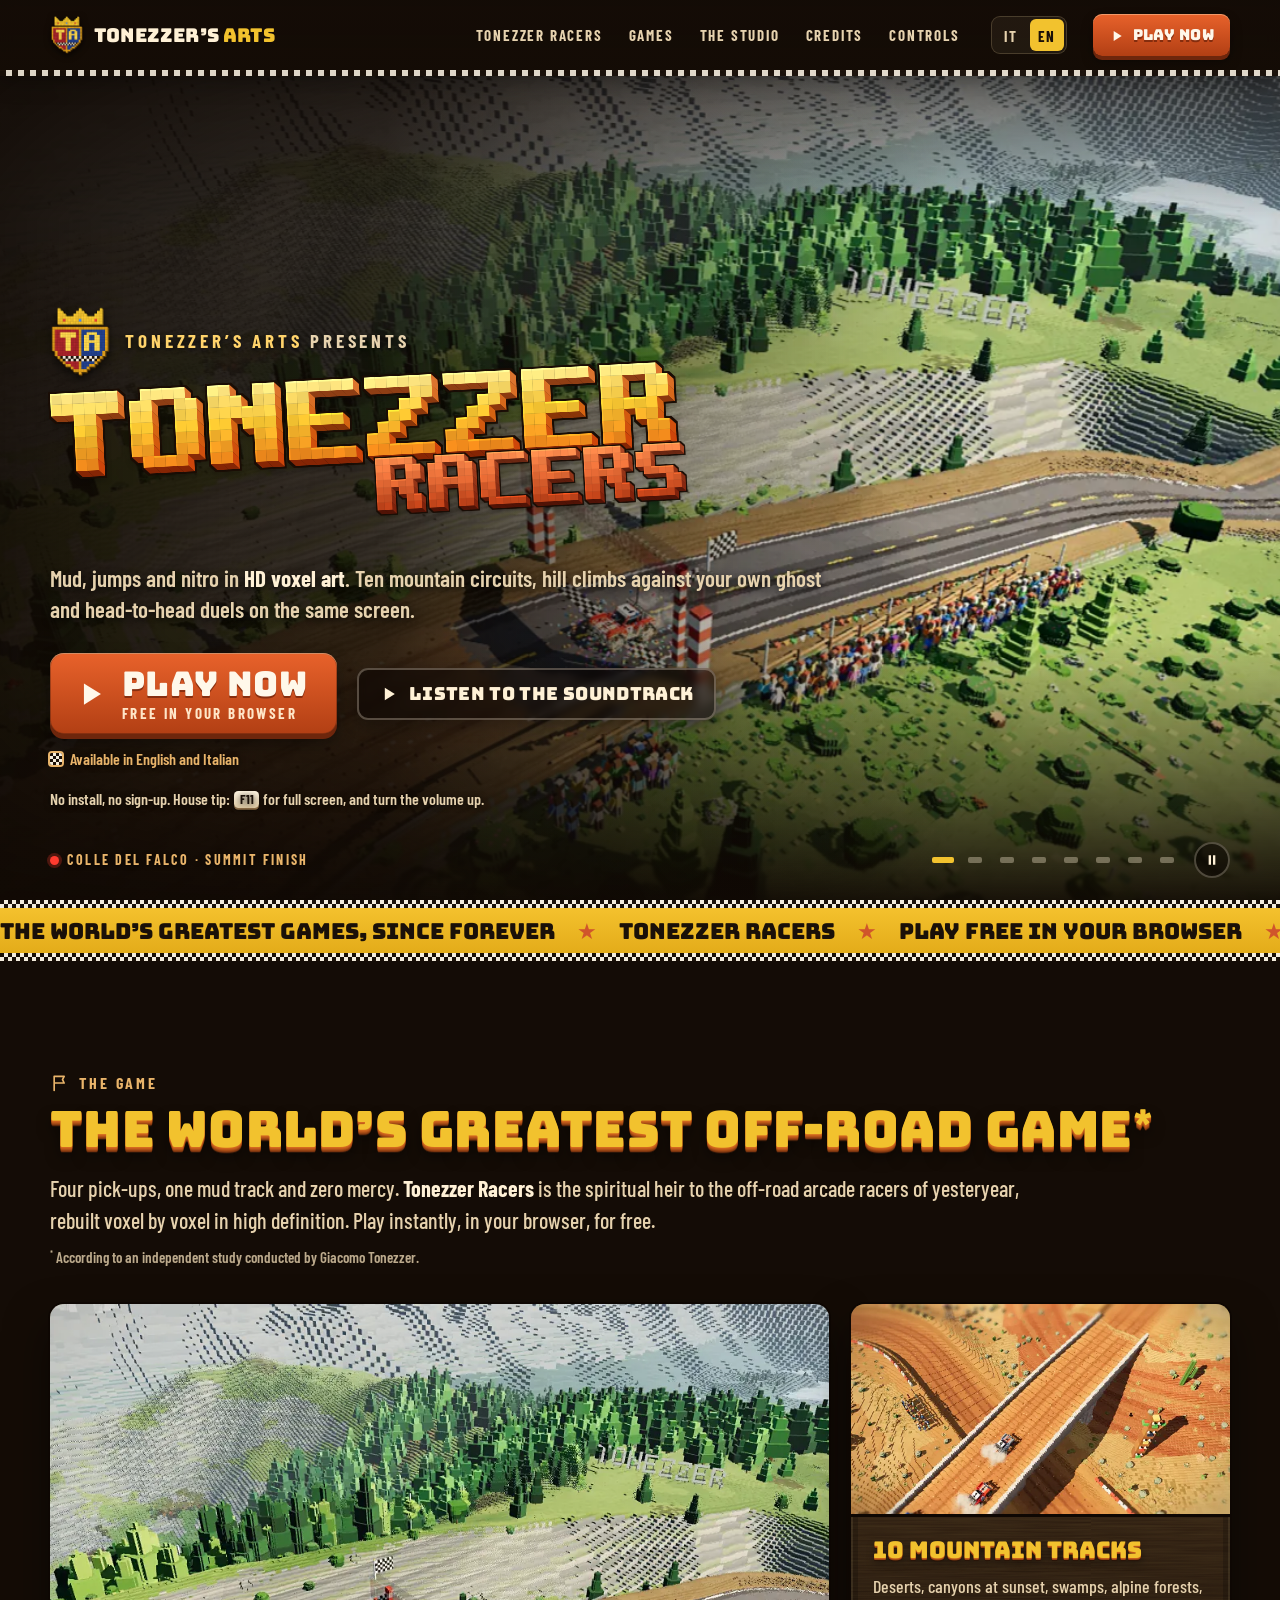
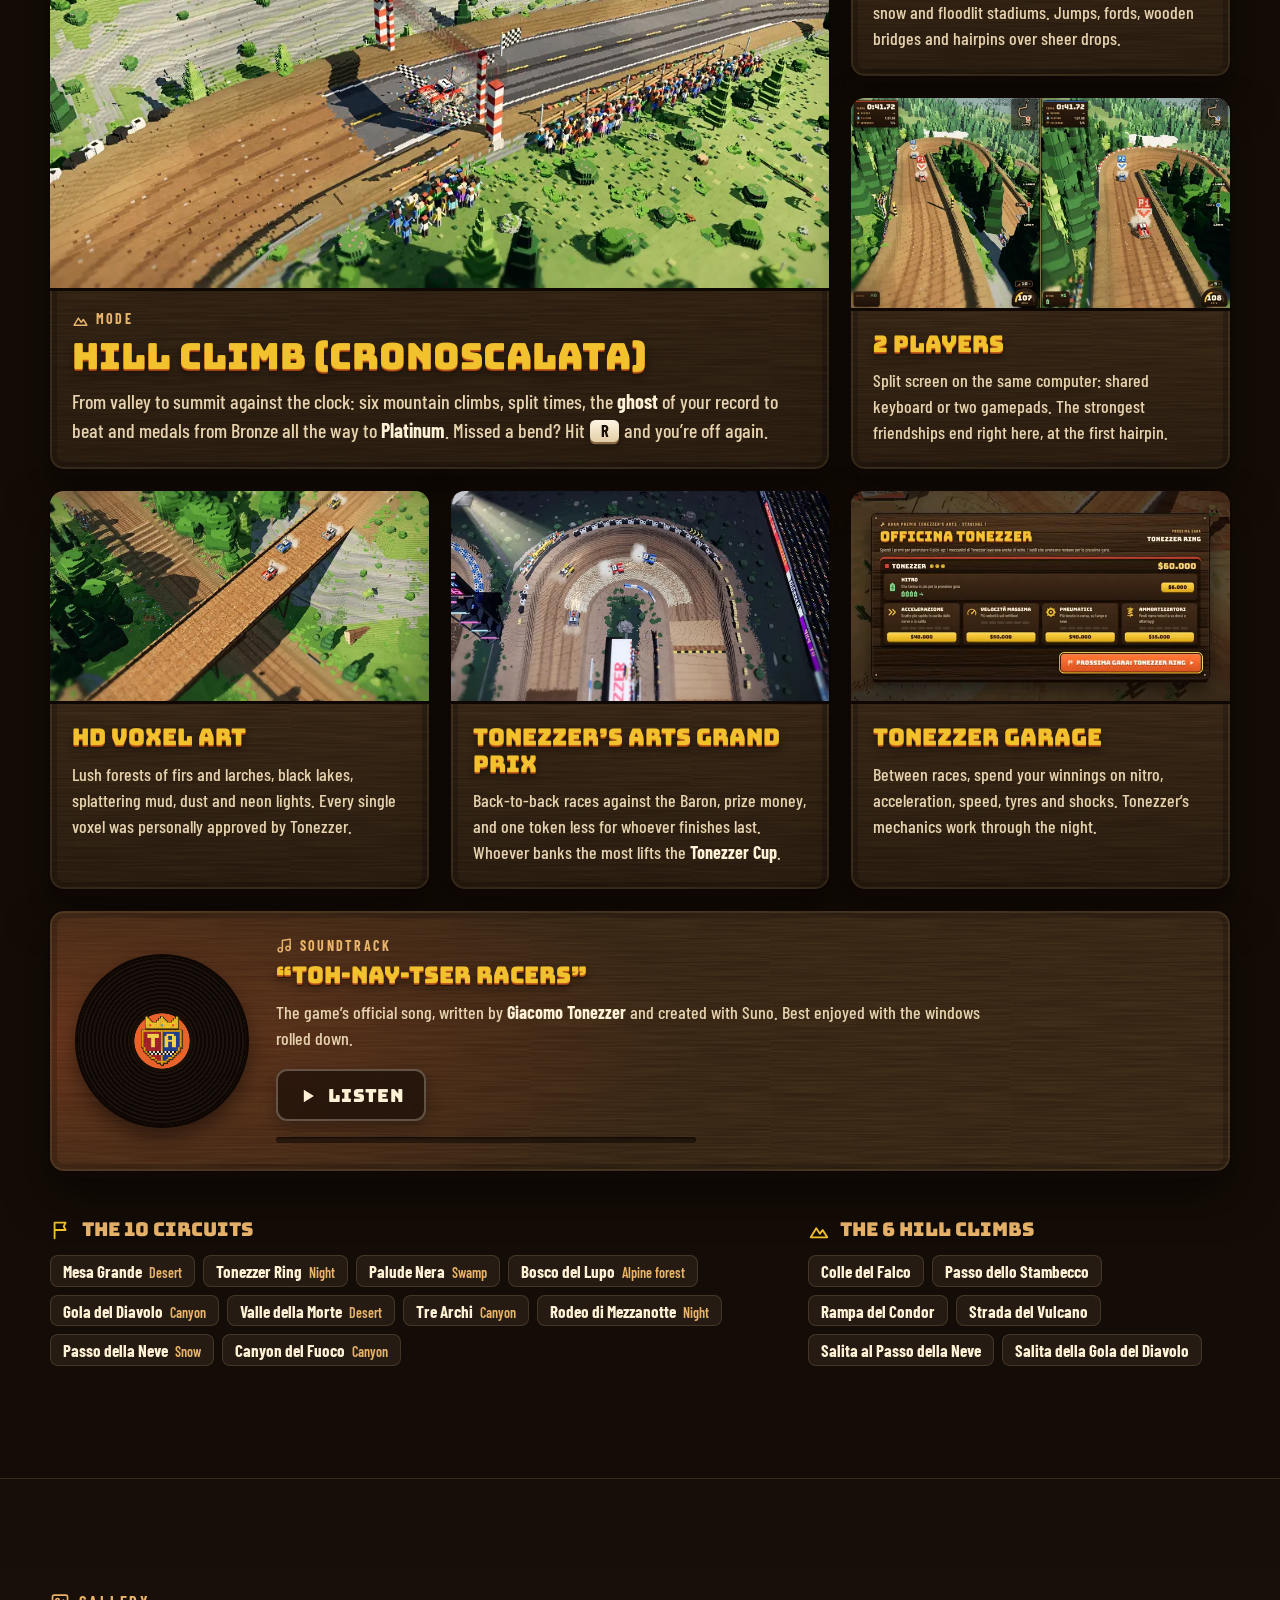
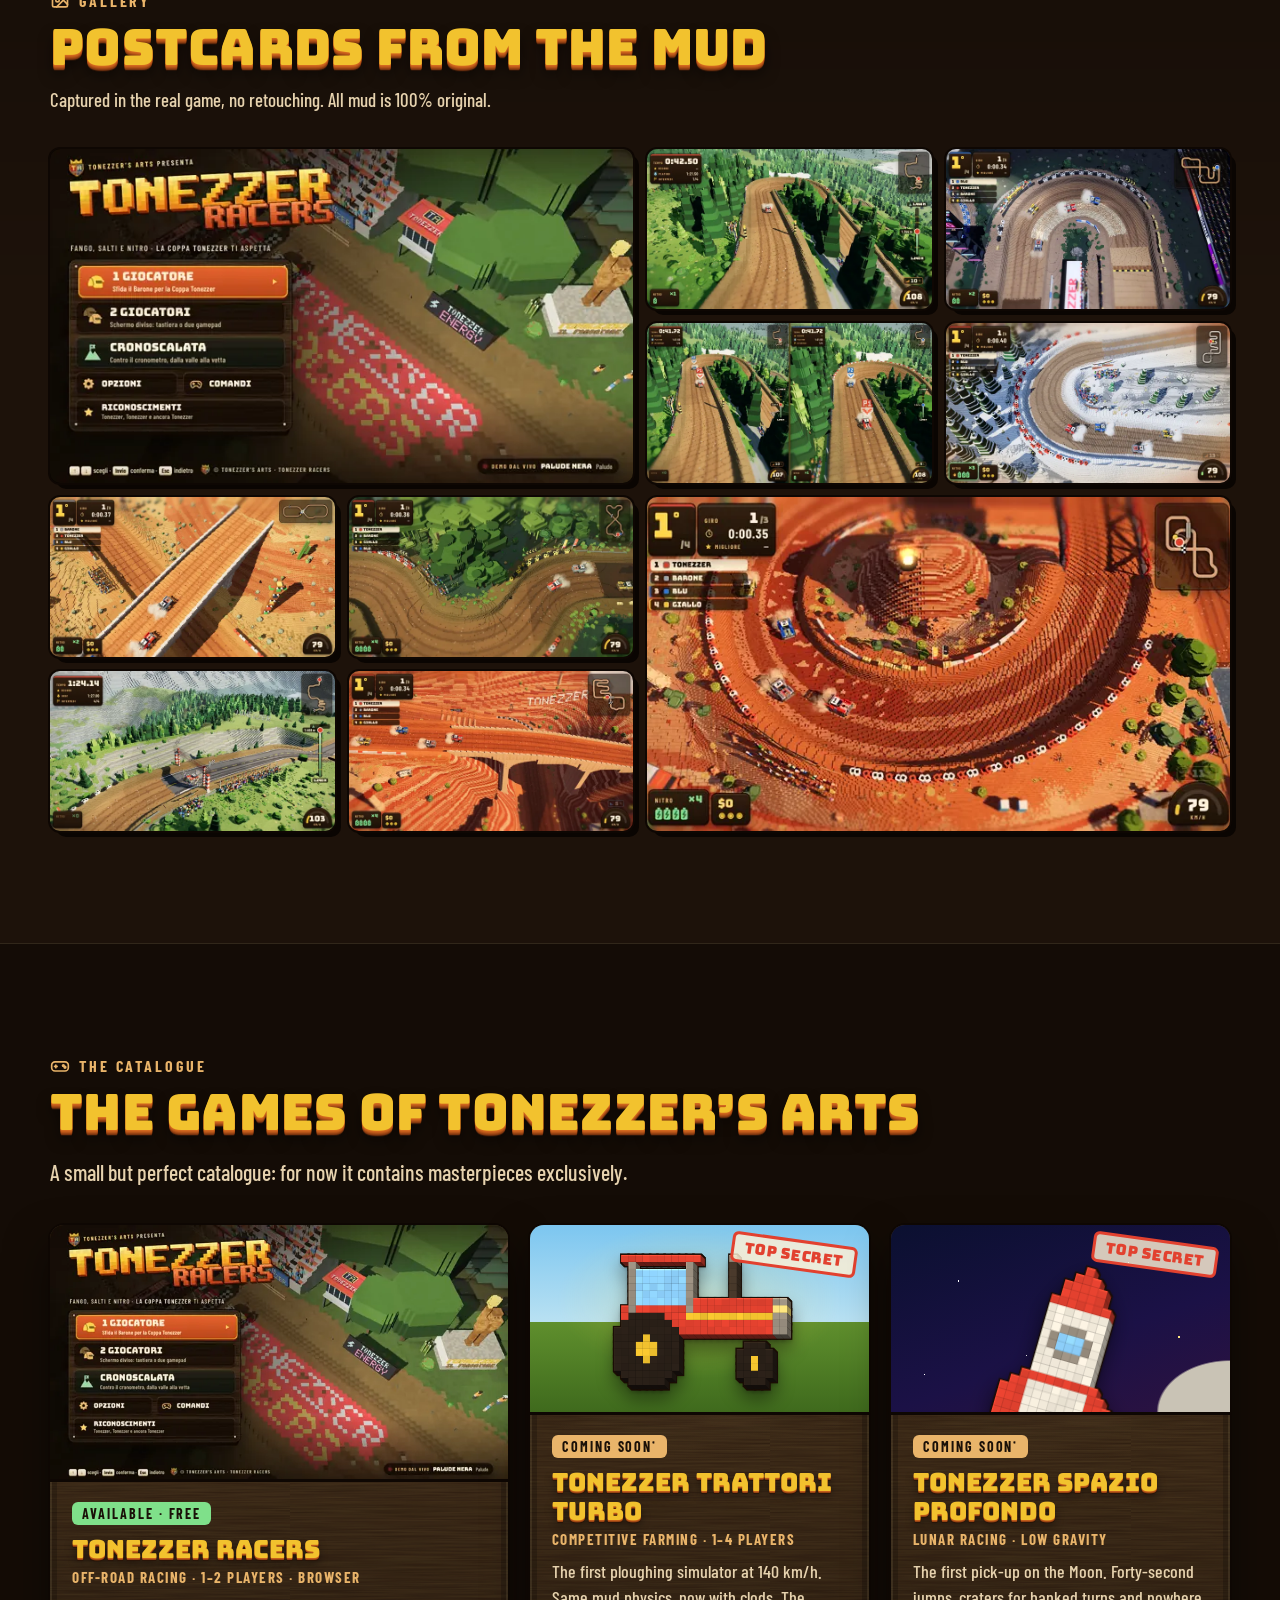
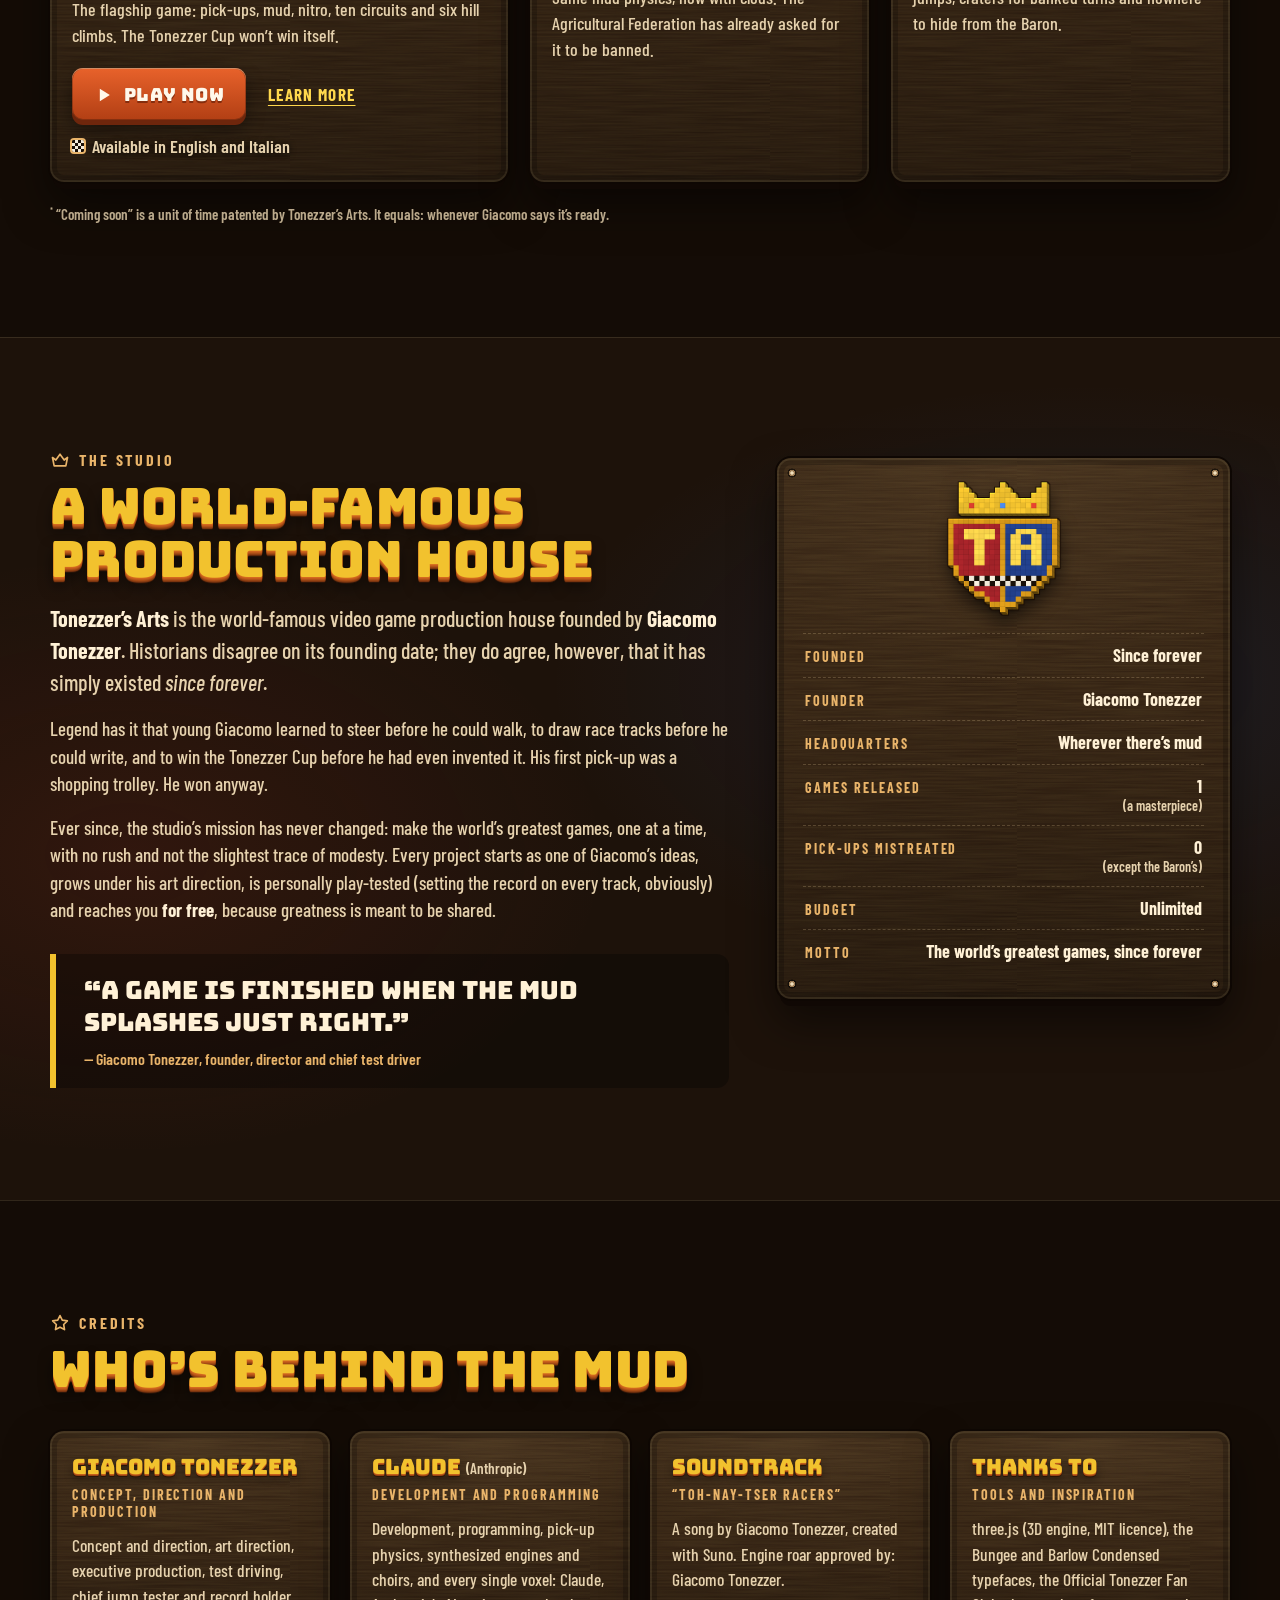
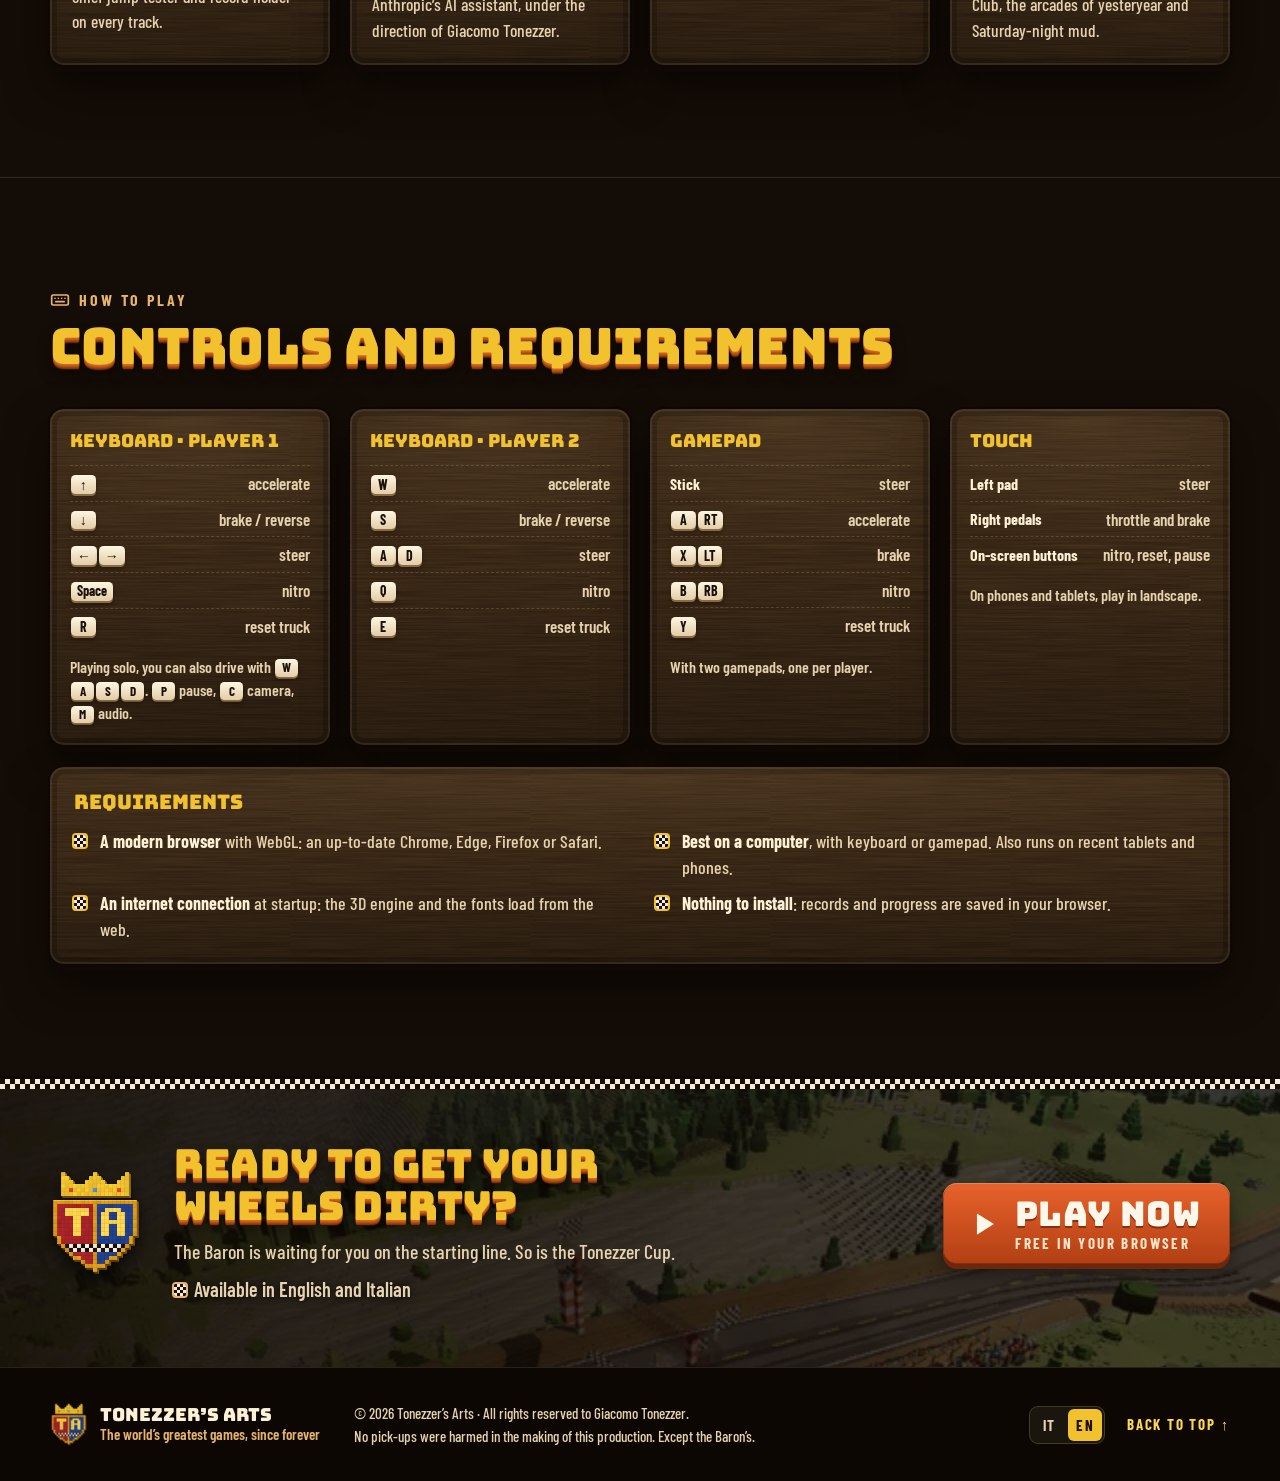
==== commit 712a8f27: "Tonezzer Racers v2 New vehicles and garage, upgrades and career, 4 new hill climbs and 2 new circuit" ====
--- a/index.html
+++ b/index.html
@@ -97,7 +97,7 @@
         <span class="lbl" data-i18n="music.listenTheme">Ascolta la colonna sonora</span>
       </button>
     </div>
-    <p class="lang-note en-only" data-i18n="play.note">Il gioco è in italiano: la versione inglese arriverà presto.</p>
+    <p class="lang-note en-only" data-i18n="play.note">Il gioco è disponibile in italiano e in inglese.</p>
     <p class="hint" data-i18n="hero.hint">Nessuna installazione, nessuna registrazione. Consiglio della casa: <span class="desk"><kbd>F11</kbd> per lo schermo intero, e il volume alto.</span><span class="mob">telefono in orizzontale, e il volume alto.</span></p>
   </div>
   <div class="wrap hero-ctrl">
@@ -243,7 +243,7 @@
           <p class="meta" data-i18n="c.meta">Corse off-road · 1–2 giocatori · Browser</p>
           <p data-i18n="c.p">Il gioco di bandiera: pick-up, fango, nitro, dieci circuiti e sei cronoscalate. La Coppa Tonezzer non si vince da sola.</p>
           <div class="game-a"><a class="btn go" href="games/tonezzer-racers/"><svg class="ic" viewBox="0 0 24 24" aria-hidden="true"><path d="M7 4.5v15l12-7.5z"/></svg><span data-i18n="play">Gioca ora</span></a><a class="txt" href="#racers" data-i18n="c.more">Scopri di più</a></div>
-          <p class="lang-note en-only" data-i18n="play.note">Il gioco è in italiano: la versione inglese arriverà presto.</p>
+          <p class="lang-note en-only" data-i18n="play.note">Il gioco è disponibile in italiano e in inglese.</p>
         </div>
       </article>
       <article class="game soon">
@@ -399,7 +399,7 @@
     <div>
       <h2 id="final-h" data-i18n="fin.h">Pronto a sporcarti le ruote?</h2>
       <p data-i18n="fin.p">Il Barone ti aspetta sulla linea di partenza. La Coppa Tonezzer pure.</p>
-      <p class="lang-note en-only" data-i18n="play.note">Il gioco è in italiano: la versione inglese arriverà presto.</p>
+      <p class="lang-note en-only" data-i18n="play.note">Il gioco è disponibile in italiano e in inglese.</p>
     </div>
     <a class="btn go xl" href="games/tonezzer-racers/">
       <svg class="ic" viewBox="0 0 24 24" aria-hidden="true"><path d="M7 4.5v15l12-7.5z"/></svg>
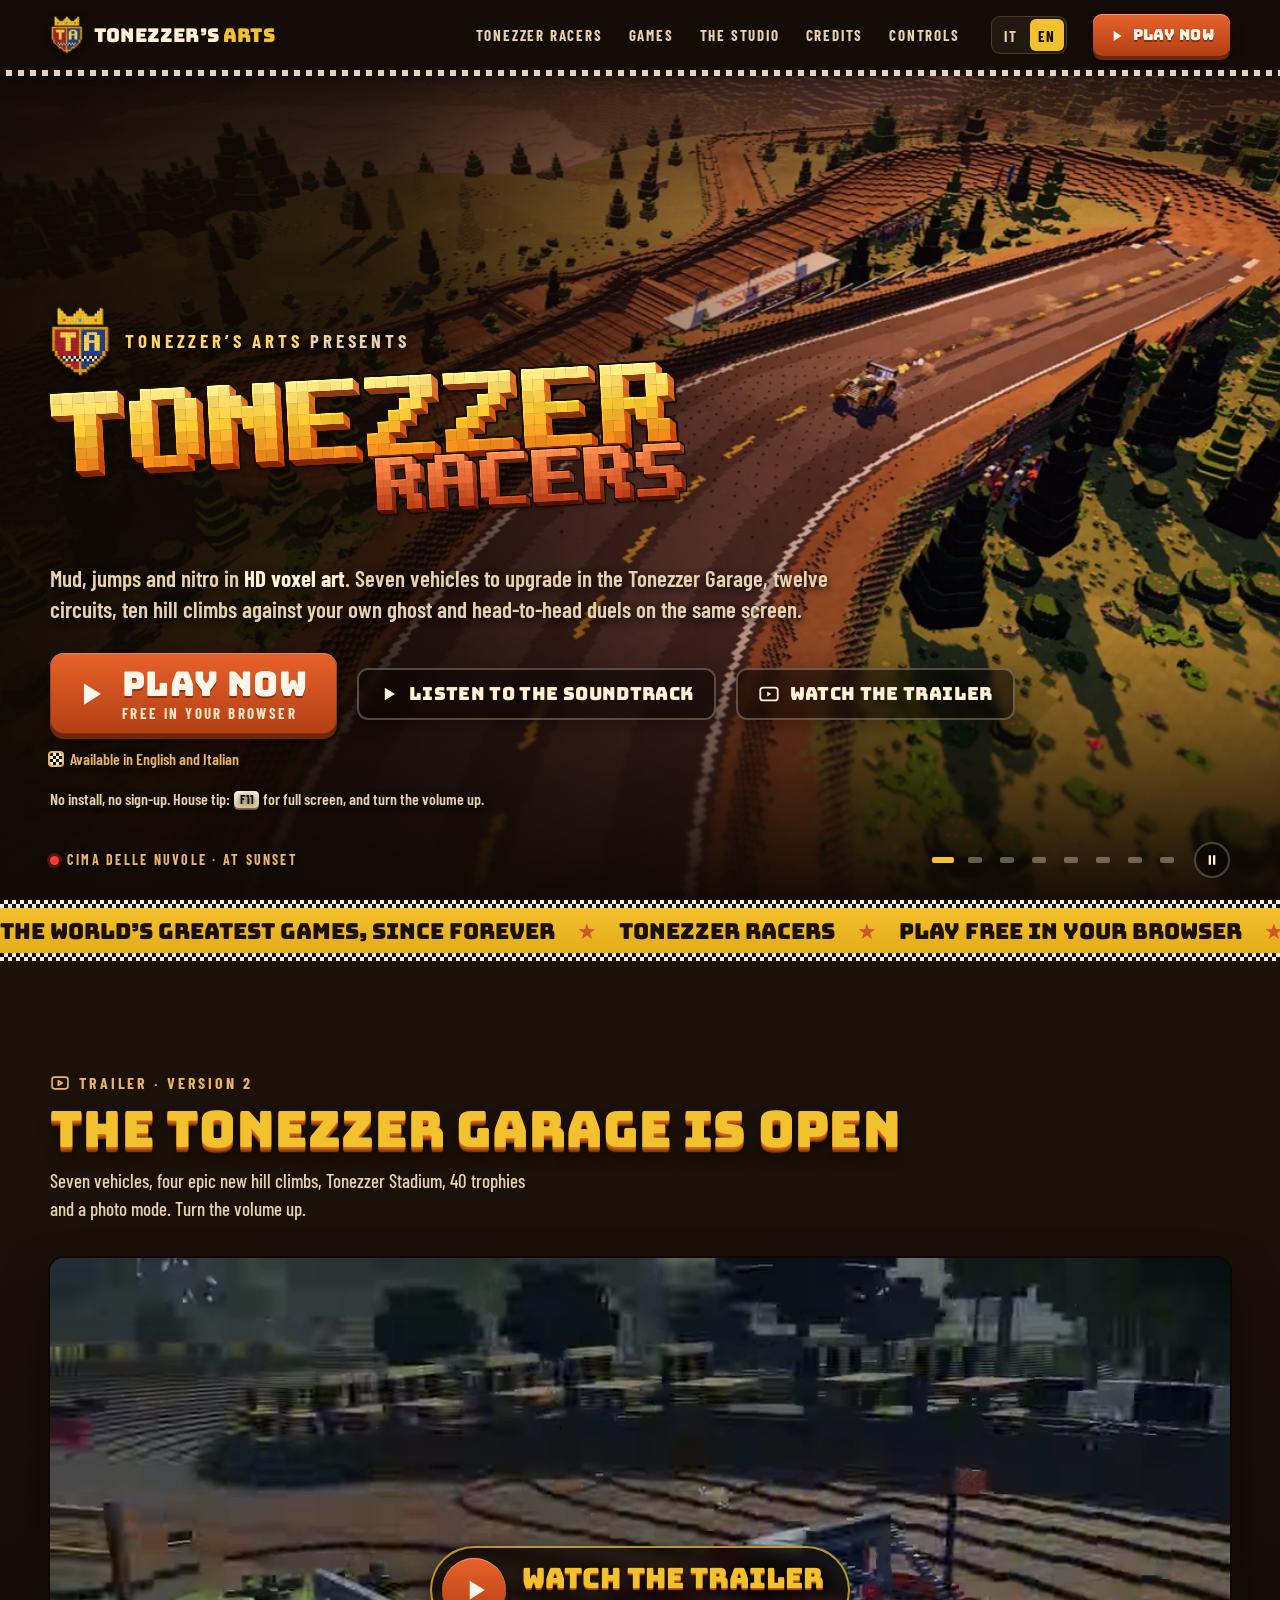
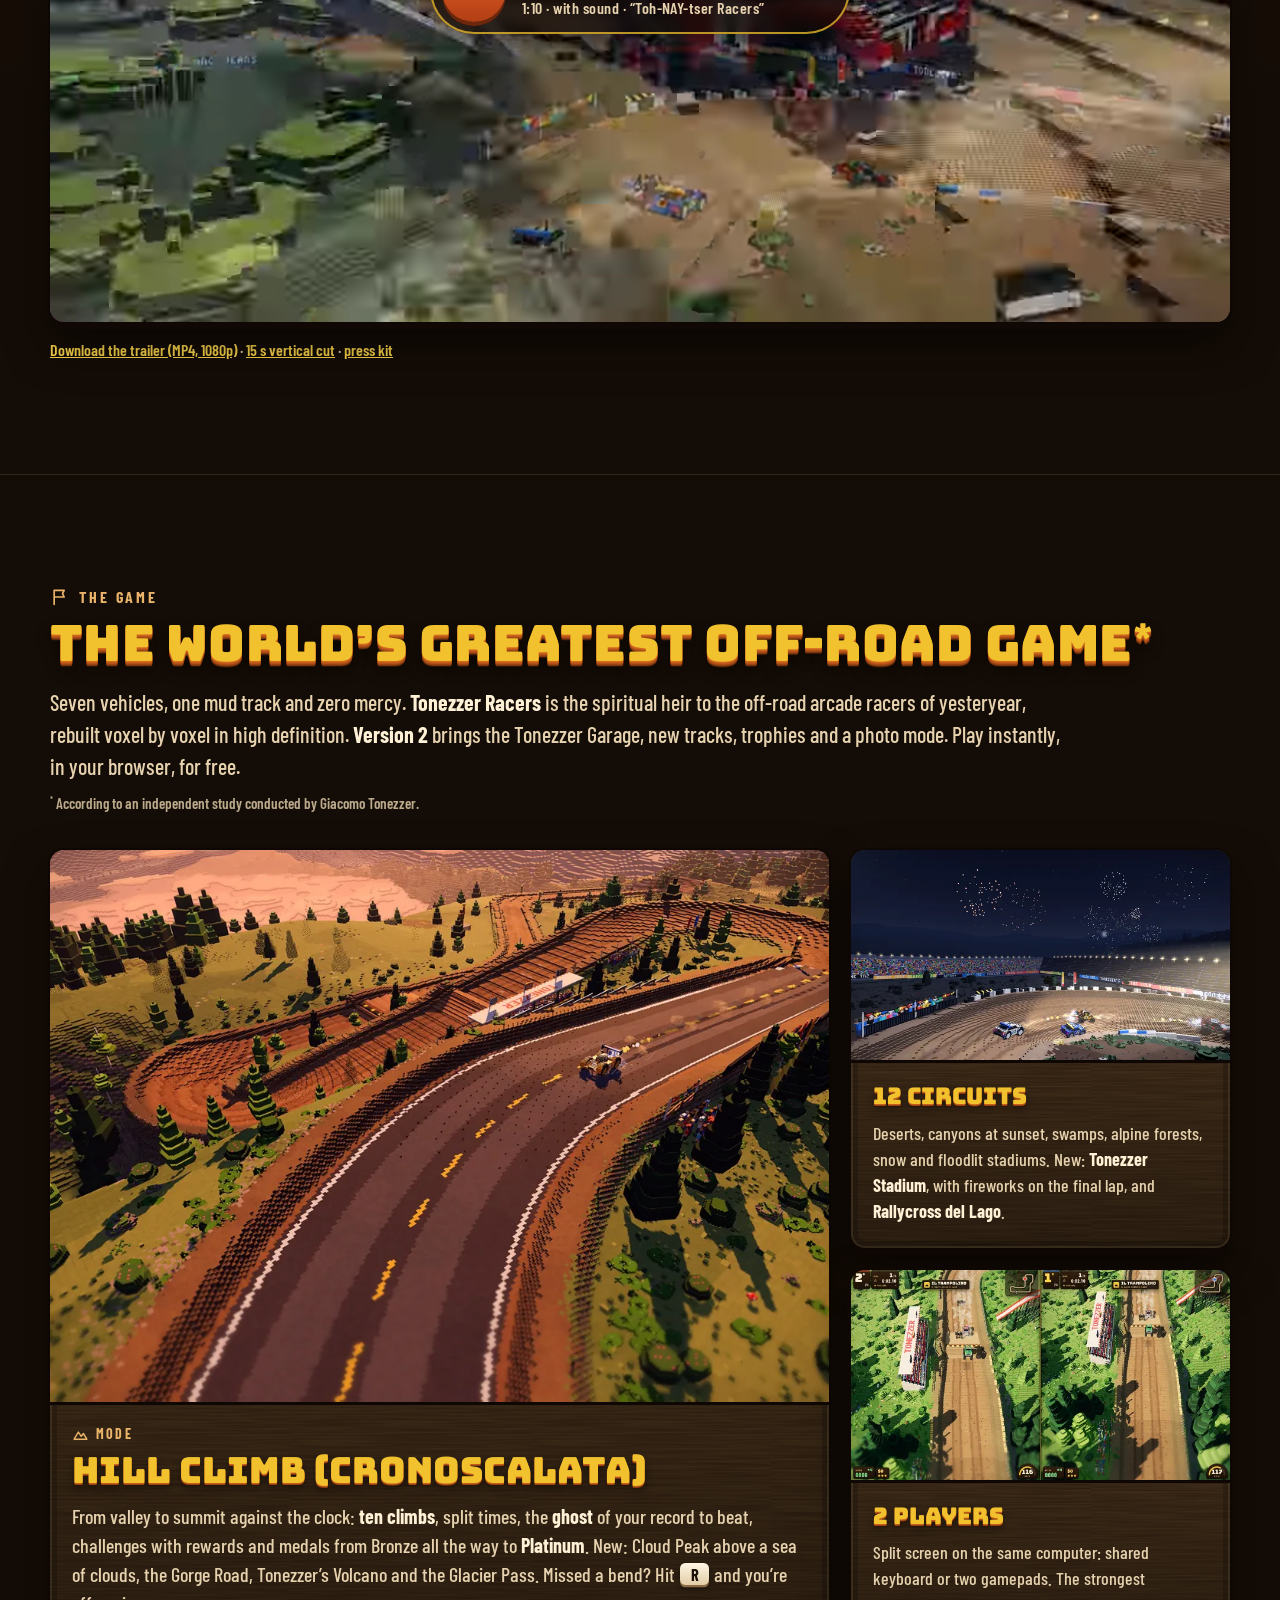
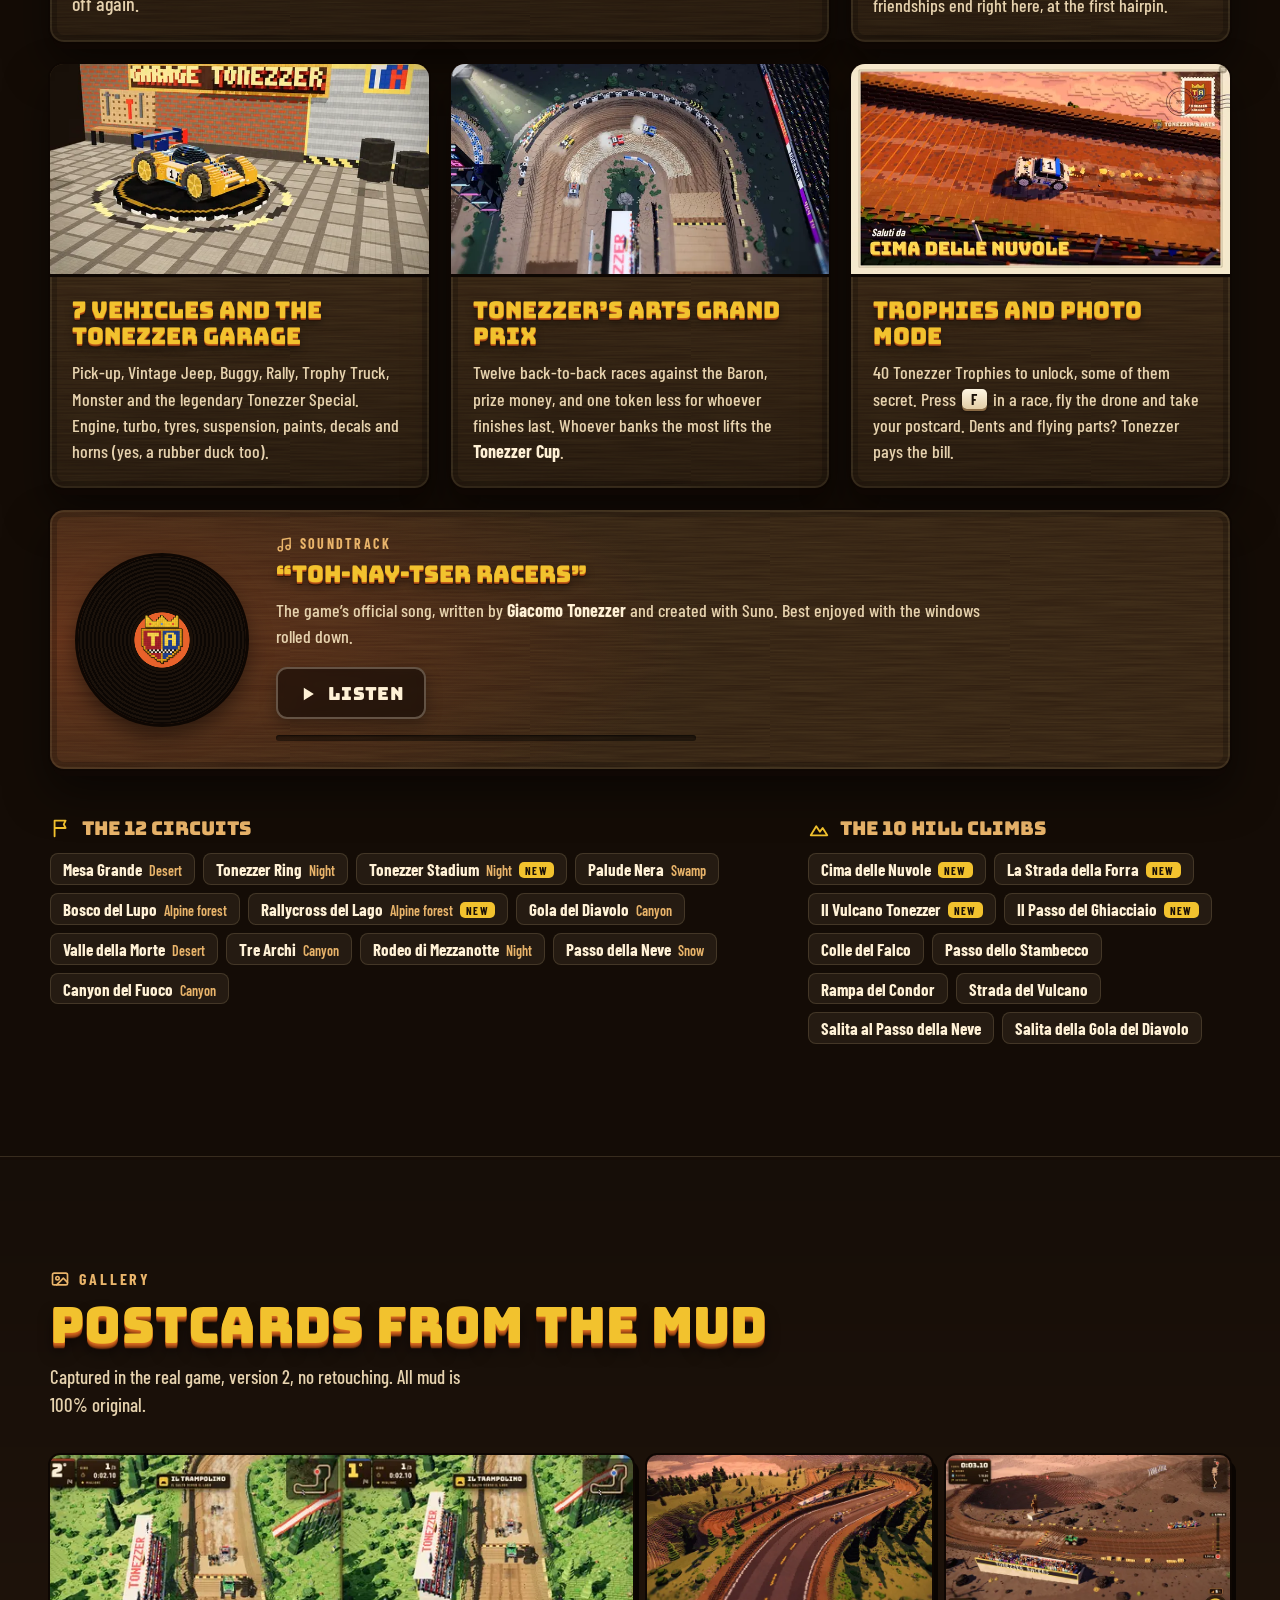
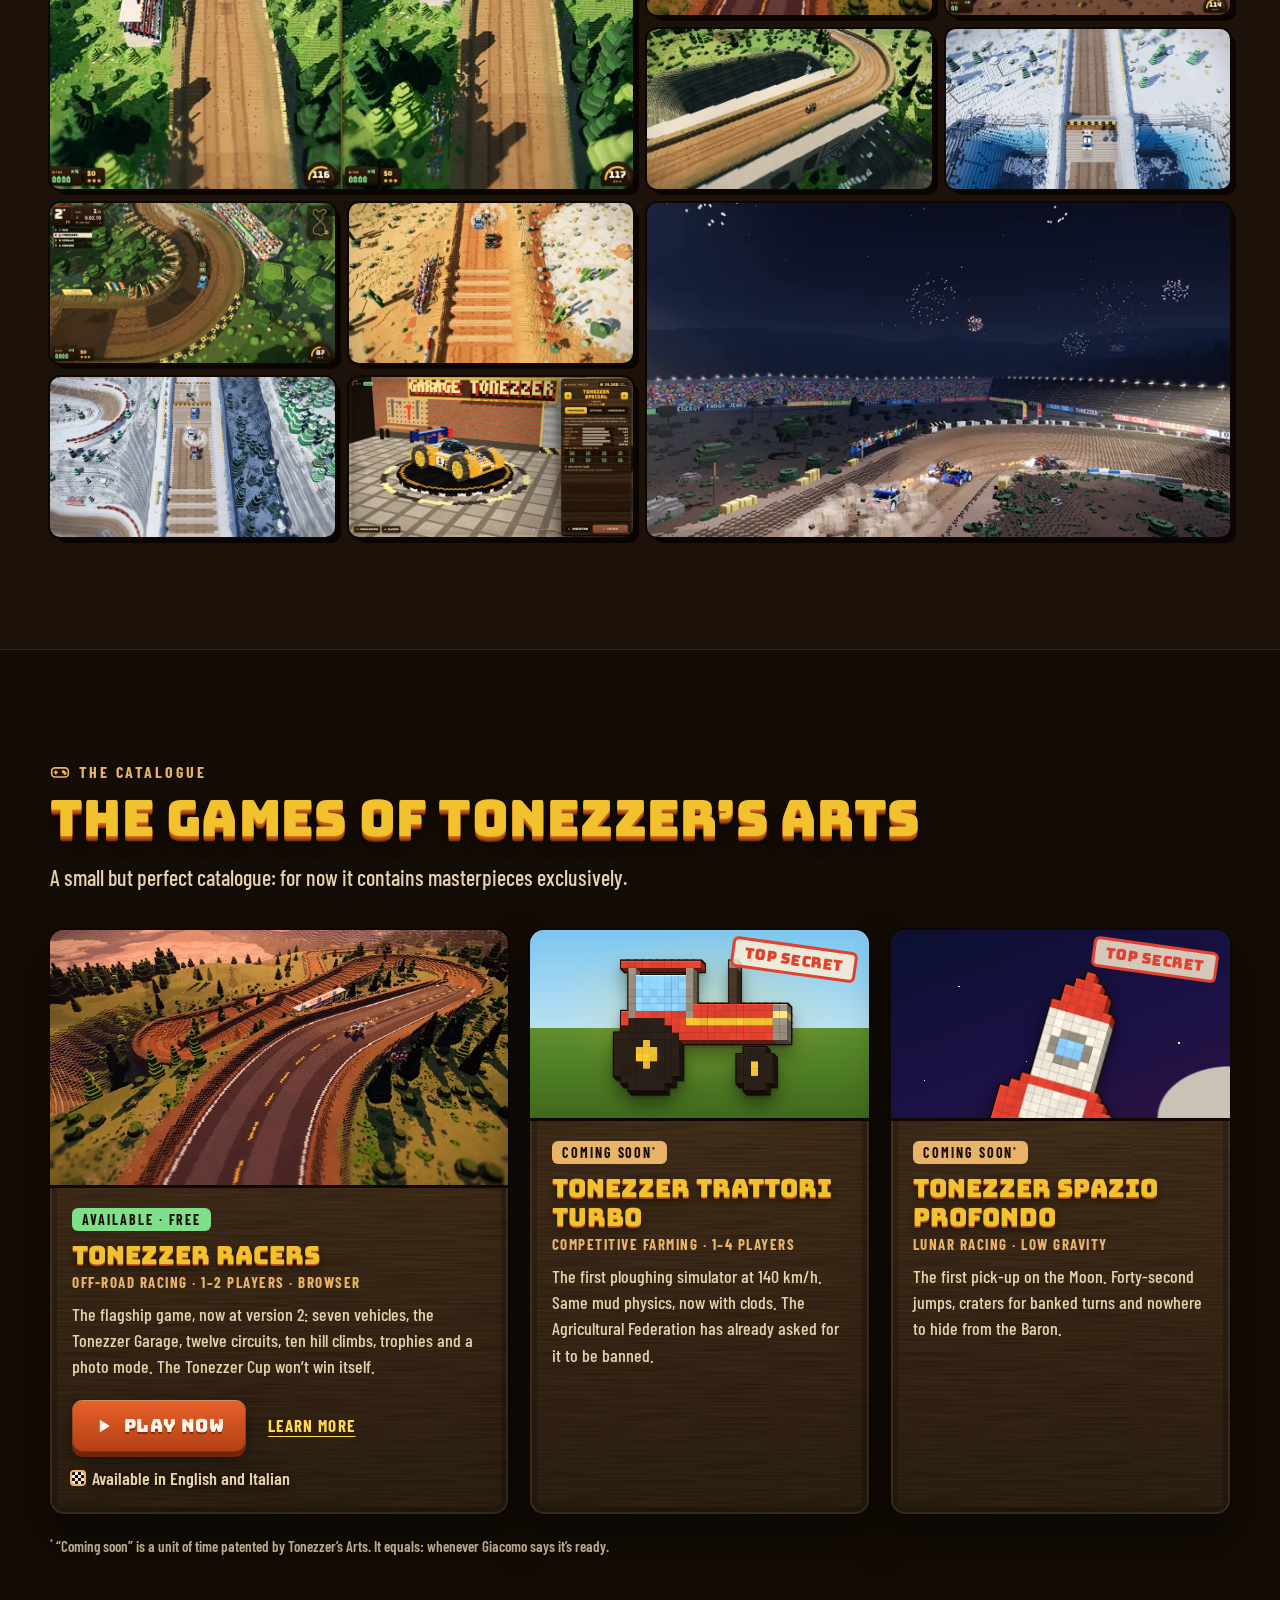
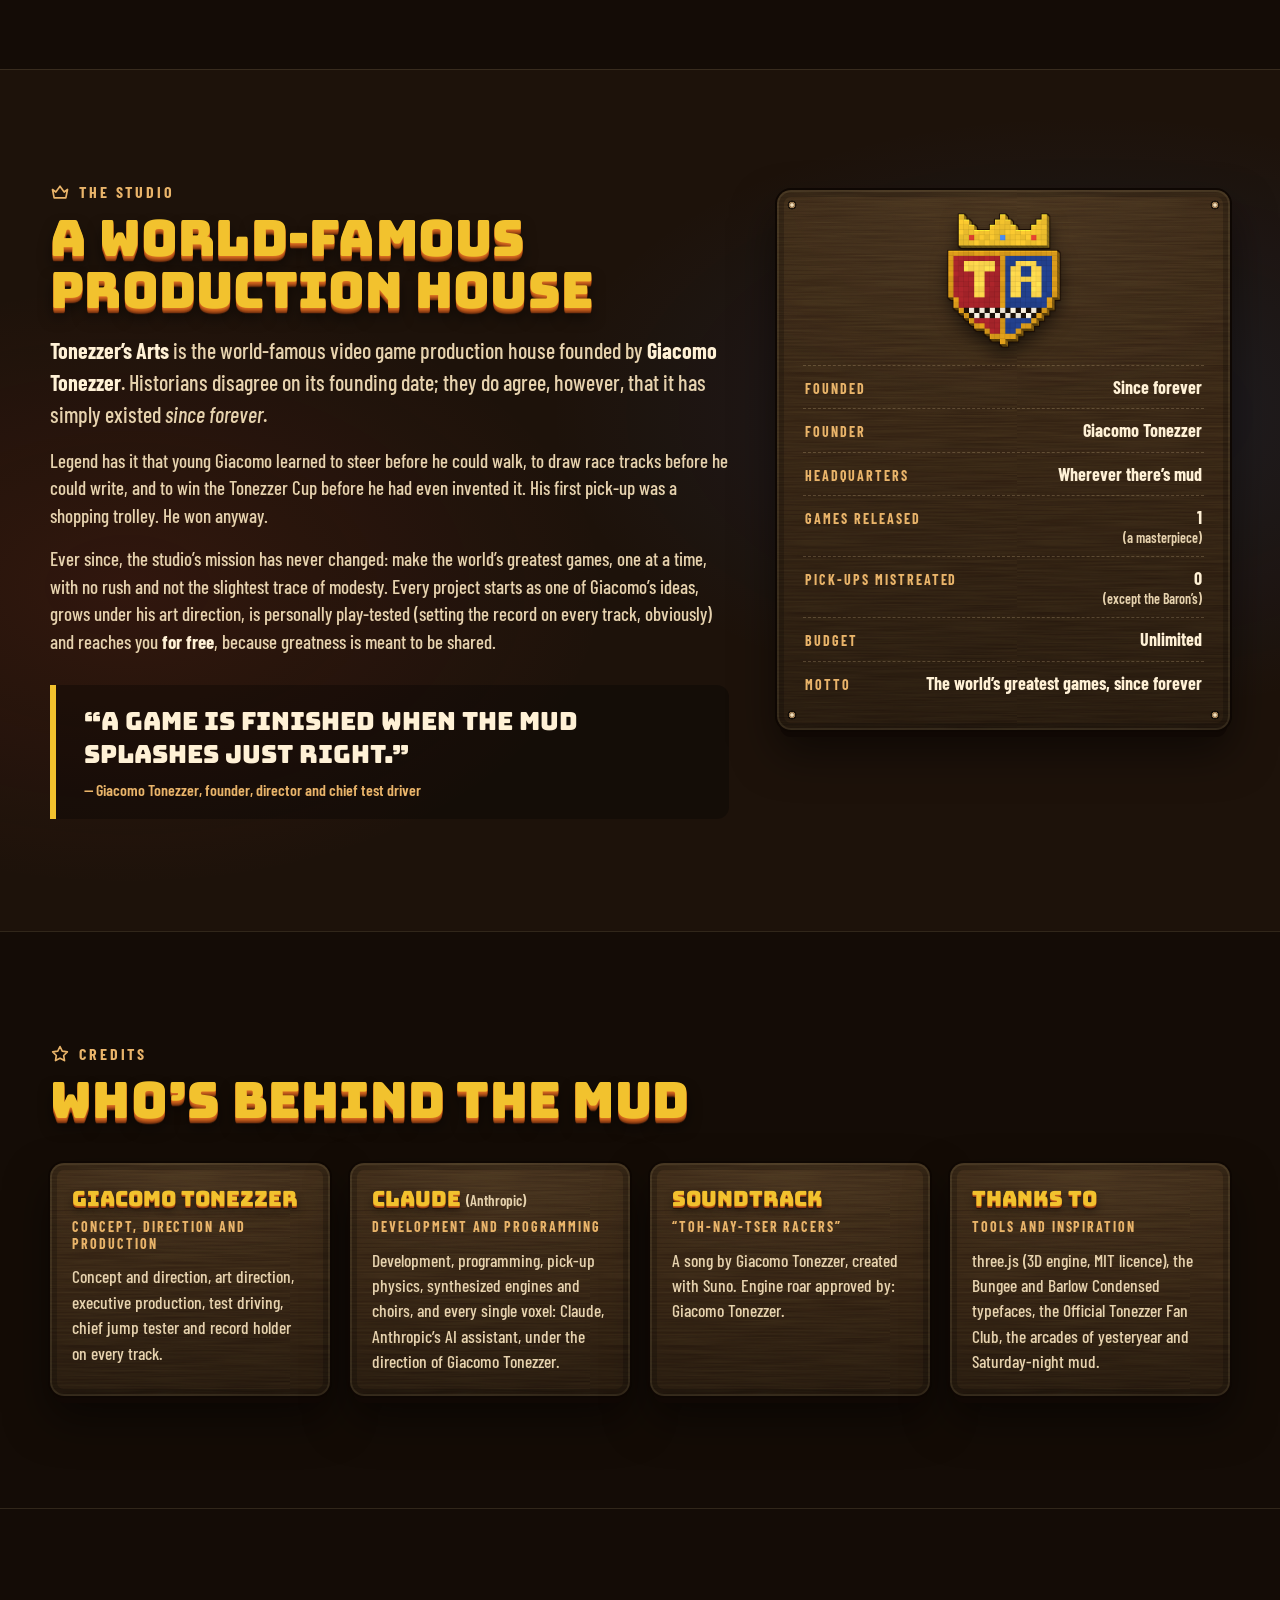
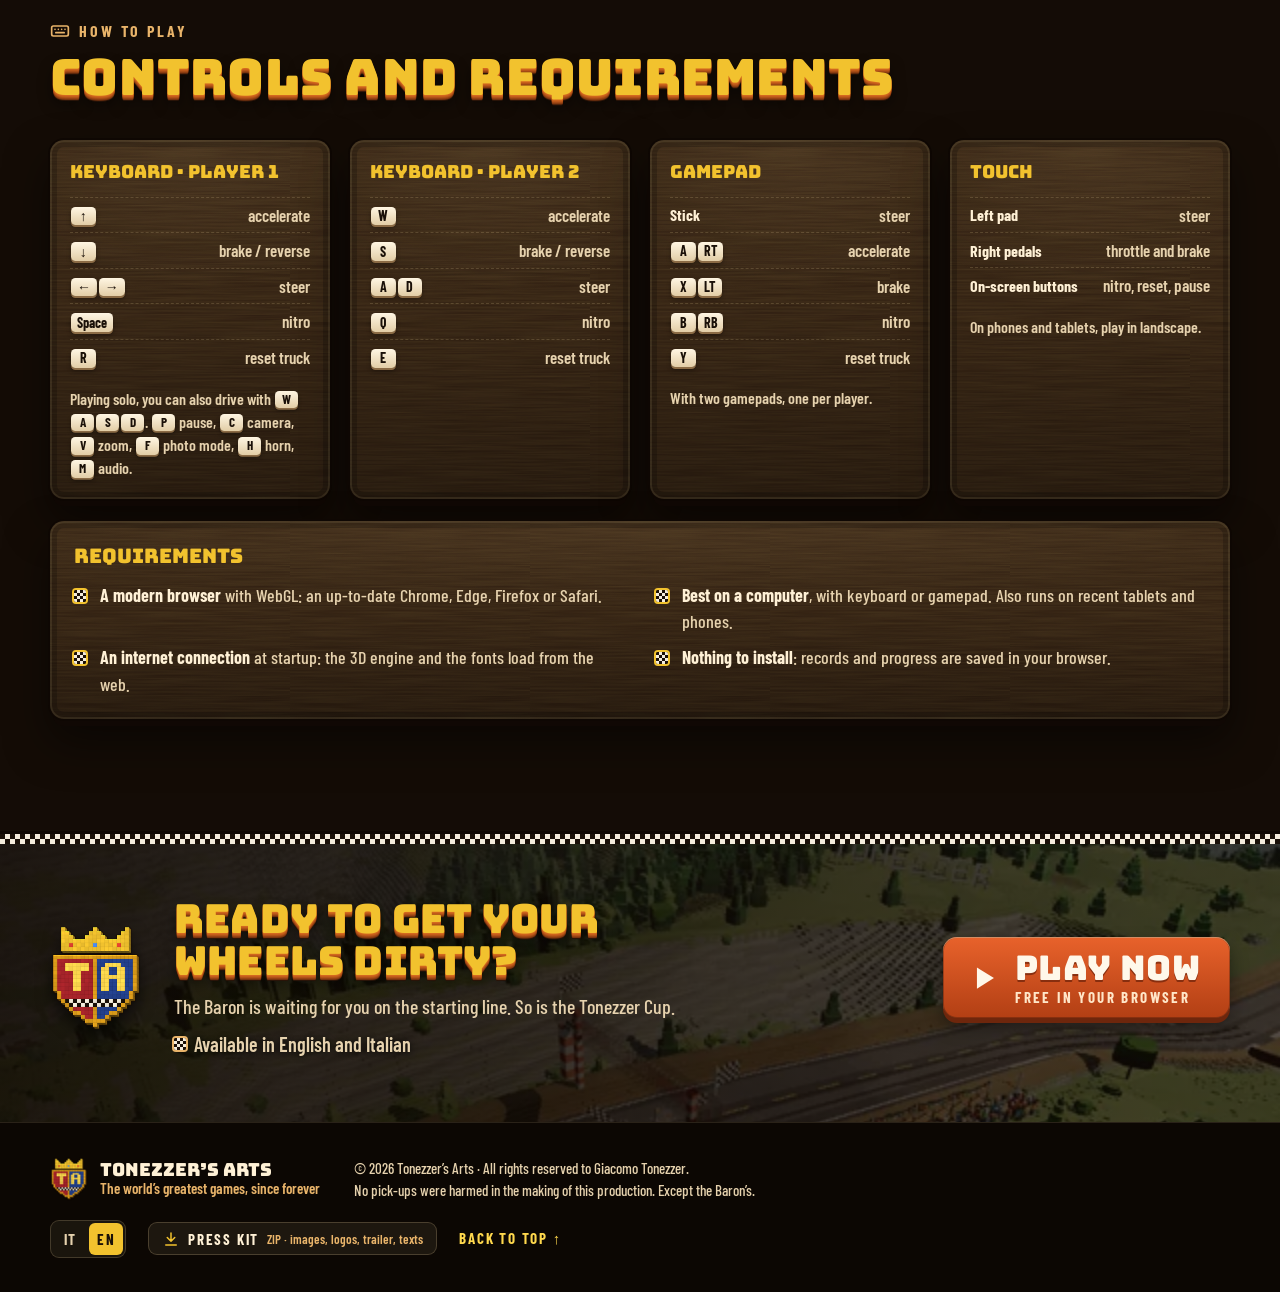
==== commit 570b034c: "Tonezzer Racers v2: trailer, press kit, updated homepage * Trailer section on the homepage: a muted " ====
--- a/index.html
+++ b/index.html
@@ -4,7 +4,7 @@
 <meta charset="utf-8">
 <meta name="viewport" content="width=device-width,initial-scale=1,viewport-fit=cover">
 <title data-i18n="meta.title">Tonezzer’s Arts — Giochi</title>
-<meta name="description" content="Tonezzer’s Arts, la celeberrima casa di produzione di Giacomo Tonezzer, presenta Tonezzer Racers: corse off-road in voxel art HD, 10 circuiti di montagna, cronoscalate e 2 giocatori. Gratis nel browser." data-i18n-attr="content=meta.desc">
+<meta name="description" content="Tonezzer’s Arts, la celeberrima casa di produzione di Giacomo Tonezzer, presenta Tonezzer Racers v2: corse off-road in voxel art HD con 7 mezzi, il Garage Tonezzer, 12 circuiti, 10 cronoscalate, 40 trofei, modalità foto e 2 giocatori. Gratis nel browser, in italiano e in inglese." data-i18n-attr="content=meta.desc">
 <meta name="author" content="Giacomo Tonezzer">
 <meta name="theme-color" content="#140c06">
 <link rel="alternate" hreflang="it" href="https://geppytonezzerarts.github.io/tonezzers-arts/?lang=it">
@@ -16,22 +16,26 @@
 <meta property="og:locale" content="it_IT" data-i18n-attr="content=meta.locale">
 <meta property="og:locale:alternate" content="en_US" data-i18n-attr="content=meta.localeAlt">
 <meta property="og:title" content="Tonezzer Racers — gioca gratis nel browser" data-i18n-attr="content=meta.ogTitle">
-<meta property="og:description" content="Corse off-road in voxel art HD: 10 circuiti di montagna, cronoscalate contro il tuo fantasma, 2 giocatori sullo stesso schermo. Da sempre, i migliori giochi del mondo." data-i18n-attr="content=meta.ogDesc">
-<meta property="og:image" content="https://geppytonezzerarts.github.io/tonezzers-arts/img/og.jpg">
+<meta property="og:description" content="Corse off-road in voxel art HD, versione 2: 7 mezzi e il Garage Tonezzer, 12 circuiti, 10 cronoscalate, 40 trofei, modalità foto e 2 giocatori sullo stesso schermo. Da sempre, i migliori giochi del mondo." data-i18n-attr="content=meta.ogDesc">
+<meta property="og:image" content="https://geppytonezzerarts.github.io/tonezzers-arts/img/og.jpg" data-i18n-attr="content=meta.ogImg">
 <meta property="og:image:width" content="1200">
 <meta property="og:image:height" content="630">
 <meta property="og:image:alt" content="Tonezzer’s Arts presenta Tonezzer Racers" data-i18n-attr="content=meta.ogAlt">
 <meta name="twitter:card" content="summary_large_image">
 <meta name="twitter:title" content="Tonezzer Racers — gioca gratis nel browser" data-i18n-attr="content=meta.ogTitle">
 <meta name="twitter:description" content="Corse off-road in voxel art HD by Tonezzer’s Arts." data-i18n-attr="content=meta.twDesc">
-<meta name="twitter:image" content="https://geppytonezzerarts.github.io/tonezzers-arts/img/og.jpg">
+<meta name="twitter:image" content="https://geppytonezzerarts.github.io/tonezzers-arts/img/og.jpg" data-i18n-attr="content=meta.ogImg">
+<meta property="og:video" content="https://geppytonezzerarts.github.io/tonezzers-arts/video/tonezzer-racers-trailer.mp4">
+<meta property="og:video:type" content="video/mp4">
+<meta property="og:video:width" content="1920">
+<meta property="og:video:height" content="1080">
 <link rel="icon" type="image/png" sizes="32x32" href="img/favicon-32.png">
 <link rel="icon" type="image/png" sizes="512x512" href="img/icon-512.png">
 <link rel="apple-touch-icon" href="img/apple-touch-icon.png">
 <link rel="preconnect" href="https://fonts.googleapis.com">
 <link rel="preconnect" href="https://fonts.gstatic.com" crossorigin>
 <link rel="stylesheet" href="https://fonts.googleapis.com/css2?family=Bungee&family=Barlow+Condensed:ital,wght@0,500;0,600;0,700;1,600&display=swap">
-<link rel="preload" as="image" href="img/c-falco-vetta.webp" fetchpriority="high">
+<link rel="preload" as="image" href="img/v2-nuvole.webp" fetchpriority="high">
 <link rel="stylesheet" href="css/site.css">
 <script>/* language before first paint (same rule as js/site.js): ?lang= > saved choice > browser language; hides the Italian text for a moment on English visits */
 (function () { try { var d = document.documentElement, q = /[?&]lang=(it|en)(?:&|#|$)/.exec(location.search), s = null;
@@ -68,14 +72,14 @@
 <!-- ============ HERO ============ -->
 <section class="hero" aria-labelledby="hero-title">
   <div class="slides" id="slides" role="group" aria-roledescription="carosello" aria-label="Immagini di gioco di Tonezzer Racers" data-i18n-attr="aria-roledescription=hero.carousel;aria-label=hero.slidesAria">
-    <figure class="slide on"><img src="img/c-falco-vetta.webp" width="1280" height="720" alt="Cronoscalata del Colle del Falco: il pick-up taglia il traguardo in vetta tra il pubblico, con boschi e montagne sullo sfondo" data-i18n-attr="alt=s1.alt" fetchpriority="high"><figcaption data-i18n="s1.cap">Colle del Falco · arrivo in vetta</figcaption></figure>
-    <figure class="slide"><img data-src="img/c-falco-bosco.webp" width="1280" height="720" alt="Cronoscalata del Colle del Falco: il pick-up rosso sale tra gli abeti, con la montagna sullo sfondo" data-i18n-attr="alt=s2.alt"><figcaption data-i18n="s2.cap">Colle del Falco · cronoscalata</figcaption></figure>
-    <figure class="slide"><img data-src="img/c-ring-neon.webp" width="1280" height="720" alt="Tonezzer Ring di notte: quattro pick-up in derapata sotto la Torre dei Neon e le tribune piene" data-i18n-attr="alt=s3.alt"><figcaption data-i18n="s3.cap">Tonezzer Ring · stadio di notte</figcaption></figure>
-    <figure class="slide"><img data-src="img/c-bosco-ponte.webp" width="1280" height="720" alt="Bosco del Lupo: pick-up sul ponte di legno tra abeti e larici in voxel" data-i18n-attr="alt=s4.alt"><figcaption data-i18n="s4.cap">Bosco del Lupo · bosco alpino</figcaption></figure>
-    <figure class="slide"><img data-src="img/c-neve-cima.webp" width="1280" height="720" alt="Salita al Passo della Neve: curva innevata con abeti e tribune" data-i18n-attr="alt=s5.alt"><figcaption data-i18n="s5.cap">Passo della Neve · neve</figcaption></figure>
-    <figure class="slide"><img data-src="img/c-mesa-viadotto.webp" width="1280" height="720" alt="Mesa Grande: pick-up sul viadotto nel deserto rosso" data-i18n-attr="alt=s6.alt"><figcaption data-i18n="s6.cap">Mesa Grande · deserto</figcaption></figure>
-    <figure class="slide"><img data-src="img/c-fuoco-spirale.webp" width="1280" height="720" alt="Canyon del Fuoco: i pick-up scendono nella Spirale scavata nella roccia rossa" data-i18n-attr="alt=s7.alt"><figcaption data-i18n="s7.cap">Canyon del Fuoco · canyon al tramonto</figcaption></figure>
-    <figure class="slide"><img data-src="img/c-palude-lago.webp" width="1280" height="720" alt="Palude Nera: due pick-up in derapata sulla pista di fango tra i cipressi" data-i18n-attr="alt=s8.alt"><figcaption data-i18n="s8.cap">Palude Nera · palude</figcaption></figure>
+    <figure class="slide on"><img src="img/v2-nuvole.webp" width="1280" height="720" alt="Cima delle Nuvole al tramonto: la Tonezzer Special sale verso la vetta sopra il mare di nuvole" data-i18n-attr="alt=s1.alt" fetchpriority="high"><figcaption data-i18n="s1.cap">Cima delle Nuvole · al tramonto</figcaption></figure>
+    <figure class="slide"><img data-src="img/v2-vulcano.webp" width="1280" height="720" alt="Il Vulcano Tonezzer: il Monster Bestione corre sul bordo del cratere, con la tribuna e la statua di Tonezzer" data-i18n-attr="alt=s2.alt"><figcaption data-i18n="s2.cap">Il Vulcano Tonezzer · il cratere</figcaption></figure>
+    <figure class="slide"><img data-src="img/v2-stadium.webp" width="1280" height="720" alt="Tonezzer Stadium di notte: i fuochi d’artificio sopra la pista all’ultimo giro" data-i18n-attr="alt=s3.alt"><figcaption data-i18n="s3.cap">Tonezzer Stadium · notte e fuochi d’artificio</figcaption></figure>
+    <figure class="slide"><img data-src="img/v2-ghiacciaio.webp" width="1280" height="720" alt="Il Passo del Ghiacciaio: il Rally Saetta salta il crepaccio tra le pareti di ghiaccio" data-i18n-attr="alt=s4.alt"><figcaption data-i18n="s4.cap">Il Passo del Ghiacciaio · il crepaccio</figcaption></figure>
+    <figure class="slide"><img data-src="img/v2-forra.webp" width="1280" height="720" alt="La Strada della Forra: la Jeep d’Epoca tra pareti di roccia, tornanti e il lago" data-i18n-attr="alt=s5.alt"><figcaption data-i18n="s5.cap">La Strada della Forra · la gola</figcaption></figure>
+    <figure class="slide"><img data-src="img/c-ring-neon.webp" width="1280" height="720" alt="Tonezzer Ring di notte: quattro pick-up in derapata sotto la Torre dei Neon e le tribune piene" data-i18n-attr="alt=s6.alt"><figcaption data-i18n="s6.cap">Tonezzer Ring · stadio di notte</figcaption></figure>
+    <figure class="slide"><img data-src="img/v2-palude.webp" width="1280" height="720" alt="Palude Nera: la Jeep d’Epoca e i rivali nel fango tra i cipressi" data-i18n-attr="alt=s7.alt"><figcaption data-i18n="s7.cap">Palude Nera · fango</figcaption></figure>
+    <figure class="slide"><img data-src="img/v2-neve.webp" width="1280" height="720" alt="Passo della Neve: il Rally Saetta in volo sul trampolino innevato" data-i18n-attr="alt=s8.alt"><figcaption data-i18n="s8.cap">Passo della Neve · neve</figcaption></figure>
   </div>
   <div class="hero-shade" aria-hidden="true"></div>
   <div class="wrap hero-in">
@@ -84,7 +88,7 @@
       <img class="lg1" src="img/logo-tonezzer.png" width="1254" height="198" alt="Tonezzer">
       <img class="lg2" src="img/logo-racers.png" width="946" height="198" alt="Racers">
     </h1>
-    <p class="tagline" data-i18n="hero.tagline">Fango, salti e nitro in <b>voxel art HD</b>. Dieci circuiti di montagna, cronoscalate contro il tuo fantasma e sfide a due sullo stesso schermo.</p>
+    <p class="tagline" data-i18n="hero.tagline">Fango, salti e nitro in <b>voxel art HD</b>. Sette mezzi da potenziare nel Garage Tonezzer, dodici circuiti, dieci cronoscalate contro il tuo fantasma e sfide a due sullo stesso schermo.</p>
     <div class="cta">
       <a class="btn go xl" href="games/tonezzer-racers/">
         <svg class="ic" viewBox="0 0 24 24" aria-hidden="true"><path d="M7 4.5v15l12-7.5z"/></svg>
@@ -96,12 +100,13 @@
         <span class="eq" aria-hidden="true"><i></i><i></i><i></i><i></i></span>
         <span class="lbl" data-i18n="music.listenTheme">Ascolta la colonna sonora</span>
       </button>
+      <a class="btn ghost tv-link" href="#trailer"><svg class="ic" viewBox="0 0 24 24" aria-hidden="true"><rect x="2.5" y="5" width="19" height="14" rx="3"/><path d="M10 9.2v5.6l4.6-2.8z" fill="currentColor"/></svg><span data-i18n="tv.link">Guarda il trailer</span></a>
     </div>
     <p class="lang-note en-only" data-i18n="play.note">Il gioco è disponibile in italiano e in inglese.</p>
     <p class="hint" data-i18n="hero.hint">Nessuna installazione, nessuna registrazione. Consiglio della casa: <span class="desk"><kbd>F11</kbd> per lo schermo intero, e il volume alto.</span><span class="mob">telefono in orizzontale, e il volume alto.</span></p>
   </div>
   <div class="wrap hero-ctrl">
-    <p class="cap" id="slide-cap">Colle del Falco · arrivo in vetta</p>
+    <p class="cap" id="slide-cap">Cima delle Nuvole · al tramonto</p>
     <div class="dots" id="dots"></div>
     <button class="pp" id="slide-pp" type="button" aria-label="Metti in pausa le immagini" aria-pressed="false">
       <svg class="ic i-pause" viewBox="0 0 24 24" aria-hidden="true"><path d="M7 5h3.5v14H7zM13.5 5H17v14h-3.5z"/></svg>
@@ -114,58 +119,77 @@
   <span data-i18n="motto">Da sempre, i migliori giochi del mondo</span><span>Tonezzer Racers</span><span data-i18n="tick.free">Gioca gratis nel browser</span><span data-i18n="cup">Coppa Tonezzer</span><span data-i18n="motto">Da sempre, i migliori giochi del mondo</span><span>Tonezzer Racers</span><span data-i18n="tick.free">Gioca gratis nel browser</span><span data-i18n="cup">Coppa Tonezzer</span>
 </div></div>
 
+<!-- ============ TRAILER ============ -->
+<section class="sec tv-sec" id="trailer" aria-labelledby="trailer-h">
+  <div class="wrap">
+    <header class="sec-h row">
+      <div><p class="kicker"><svg class="ic" viewBox="0 0 24 24" aria-hidden="true"><rect x="2.5" y="5" width="19" height="14" rx="3"/><path d="M10 9.2v5.6l4.6-2.8z"/></svg><span data-i18n="tv.kicker">Trailer · versione 2</span></p>
+      <h2 id="trailer-h" data-i18n="tv.h">È arrivato il Garage Tonezzer</h2></div>
+      <p class="lead sm" data-i18n="tv.lead">Sette mezzi, quattro nuove cronoscalate epiche, il Tonezzer Stadium, 40 trofei e la modalità foto. Alza il volume.</p>
+    </header>
+    <div class="tv" id="tv">
+      <video class="tv-v" id="tv-video" muted loop playsinline preload="none" poster="video/poster-loop.jpg" width="1280" height="720" aria-label="Anteprima del trailer di Tonezzer Racers (senza audio)" data-i18n-attr="aria-label=tv.aria" data-loop-webm="video/tonezzer-racers-loop.webm" data-loop-mp4="video/tonezzer-racers-loop.mp4" data-full="video/tonezzer-racers-trailer.mp4" data-full-en="video/tonezzer-racers-trailer-en.mp4" data-full-poster="video/poster-trailer.jpg"></video>
+      <button class="tv-play" id="tv-play" type="button">
+        <span class="tv-ic" aria-hidden="true"><svg class="ic" viewBox="0 0 24 24"><path d="M7 4.5v15l12-7.5z"/></svg></span>
+        <span class="tv-t"><b data-i18n="tv.play">Guarda il trailer</b><small data-i18n="tv.sound">1:10 · con l’audio · “Toh-NAY-tser Racers”</small></span>
+      </button>
+    </div>
+    <p class="tv-more"><a href="video/tonezzer-racers-trailer.mp4" download data-i18n="tv.dl" data-i18n-attr="href=tv.dlHref">Scarica il trailer (MP4, 1080p)</a> · <a href="video/tonezzer-racers-trailer-vertical.mp4" download data-i18n="tv.dlv">versione verticale da 15 s</a> · <a href="presskit/tonezzer-racers-presskit.zip" download data-i18n="tv.kit">kit stampa</a></p>
+  </div>
+</section>
+
 <!-- ============ TONEZZER RACERS ============ -->
 <section class="sec" id="racers" aria-labelledby="racers-h">
   <div class="wrap">
     <header class="sec-h">
       <p class="kicker"><svg class="ic" viewBox="0 0 24 24" aria-hidden="true"><path d="M5 21V4M5 4h12l-2 4 2 4H5"/></svg><span data-i18n="r.kicker">Il gioco</span></p>
       <h2 id="racers-h" data-i18n="r.h">Il miglior gioco off-road del mondo<sup>*</sup></h2>
-      <p class="lead" data-i18n="r.lead">Quattro pick-up, una pista di fango e nessuna pietà. <b>Tonezzer Racers</b> è l’erede spirituale delle corse off-road da sala giochi di una volta, ricostruito voxel per voxel in alta definizione. Si gioca subito, nel browser, gratis.</p>
+      <p class="lead" data-i18n="r.lead">Sette mezzi, una pista di fango e nessuna pietà. <b>Tonezzer Racers</b> è l’erede spirituale delle corse off-road da sala giochi di una volta, ricostruito voxel per voxel in alta definizione. La <b>versione 2</b> porta il Garage Tonezzer, nuove piste, trofei e la modalità foto. Si gioca subito, nel browser, gratis.</p>
       <p class="fine" data-i18n="r.fine"><sup>*</sup> Secondo uno studio indipendente condotto da Giacomo Tonezzer.</p>
     </header>
 
     <div class="feats">
       <article class="feat big">
-        <img src="img/c-falco-vetta-640.webp" srcset="img/c-falco-vetta-640.webp 640w, img/c-falco-vetta.webp 1280w" sizes="(min-width: 1080px) 760px, 100vw" width="1280" height="720" loading="lazy" alt="Cronoscalata: il traguardo in vetta al Colle del Falco, con la valle e le montagne lontane sullo sfondo" data-i18n-attr="alt=f1.alt">
+        <img src="img/v2-nuvole-640.webp" srcset="img/v2-nuvole-640.webp 640w, img/v2-nuvole.webp 1280w" sizes="(min-width: 1080px) 760px, 100vw" width="1280" height="720" loading="lazy" alt="Cronoscalata di Cima delle Nuvole al tramonto, con le montagne lontane e il cielo rosa" data-i18n-attr="alt=f1.alt">
         <div class="feat-t">
           <p class="tag"><svg class="ic" viewBox="0 0 24 24" aria-hidden="true"><path d="M3 20l6-10 4 6 3-4 5 8z"/></svg><span data-i18n="f1.tag">Modalità</span></p>
           <h3 data-i18n="f1.h">Cronoscalata</h3>
-          <p data-i18n="f1.p">Dalla valle alla vetta contro il cronometro: sei salite di montagna, tempi intermedi, il <b>fantasma</b> del tuo record da battere e medaglie da Bronzo fino al <b>Platino</b>. Sbagli una curva? <kbd>R</kbd> e si riparte.</p>
+          <p data-i18n="f1.p">Dalla valle alla vetta contro il cronometro: <b>dieci salite</b>, tempi intermedi, il <b>fantasma</b> del tuo record da battere, sfide a premi e medaglie da Bronzo fino al <b>Platino</b>. Le nuove: Cima delle Nuvole sopra il mare di nuvole, la Strada della Forra, il Vulcano Tonezzer e il Passo del Ghiacciaio. Sbagli una curva? <kbd>R</kbd> e si riparte.</p>
         </div>
       </article>
       <article class="feat">
-        <img src="img/c-mesa-viadotto-640.webp" width="640" height="360" loading="lazy" alt="Pick-up sul viadotto di Mesa Grande nel deserto rosso" data-i18n-attr="alt=f2.alt">
-        <div class="feat-t">
-          <h3 data-i18n="f2.h">10 piste di montagna</h3>
-          <p data-i18n="f2.p">Deserti, canyon al tramonto, paludi, boschi alpini, neve e stadi illuminati a giorno. Salti, guadi, ponti di legno e tornanti a strapiombo.</p>
+        <img src="img/v2-stadium-640.webp" width="640" height="360" loading="lazy" alt="Il Tonezzer Stadium di notte con i fuochi d’artificio" data-i18n-attr="alt=f2.alt">
+        <div class="feat-t">
+          <h3 data-i18n="f2.h">12 circuiti</h3>
+          <p data-i18n="f2.p">Deserti, canyon al tramonto, paludi, boschi alpini, neve e stadi illuminati a giorno. Nuovi il <b>Tonezzer Stadium</b>, con i fuochi d’artificio all’ultimo giro, e il <b>Rallycross del Lago</b>.</p>
         </div>
       </article>
       <article class="feat">
-        <img src="img/g-falco-2p-640.webp" width="640" height="360" loading="lazy" alt="Schermo diviso a due giocatori: pick-up rosso e blu affiancati in salita" data-i18n-attr="alt=f3.alt">
+        <img src="img/g2-rallycross-2p-640.webp" width="640" height="360" loading="lazy" alt="Schermo diviso a due giocatori al Rallycross del Lago: il Buggy contro il Monster" data-i18n-attr="alt=f3.alt">
         <div class="feat-t">
           <h3 data-i18n="f3.h">2 giocatori</h3>
           <p data-i18n="f3.p">Schermo diviso sullo stesso computer: tastiera condivisa o due gamepad. Le amicizie più solide finiscono qui, al primo tornante.</p>
         </div>
       </article>
       <article class="feat">
-        <img src="img/c-bosco-ponte-640.webp" width="640" height="360" loading="lazy" alt="Pick-up sul ponte di legno tra gli abeti del Bosco del Lupo" data-i18n-attr="alt=f4.alt">
-        <div class="feat-t">
-          <h3 data-i18n="f4.h">Voxel art HD</h3>
-          <p data-i18n="f4.p">Boschi rigogliosi di abeti e larici, laghi neri, fango che schizza, polvere e luci al neon. Ogni singolo voxel è stato approvato personalmente da Tonezzer.</p>
+        <img src="img/v2-garage-640.webp" width="640" height="360" loading="lazy" alt="Il Garage Tonezzer in 3D: la Tonezzer Special sulla pedana girevole" data-i18n-attr="alt=f4.alt">
+        <div class="feat-t">
+          <h3 data-i18n="f4.h">7 mezzi e il Garage Tonezzer</h3>
+          <p data-i18n="f4.p">Pick-up, Jeep d’Epoca, Buggy, Rally, Trophy Truck, Monster e la leggendaria Tonezzer Special. Motore, turbo, gomme, sospensioni, vernici, adesivi e clacson (sì, anche la paperella).</p>
         </div>
       </article>
       <article class="feat">
         <img src="img/c-ring-neon-640.webp" width="640" height="360" loading="lazy" alt="Gara notturna nello stadio del Tonezzer Ring" data-i18n-attr="alt=f5.alt">
         <div class="feat-t">
           <h3 data-i18n="f5.h">Gran Premio Tonezzer’s Arts</h3>
-          <p data-i18n="f5.p">Gare in fila contro il Barone, premi in denaro e un gettone in meno a chi arriva ultimo. Chi incassa di più alza la <b>Coppa Tonezzer</b>.</p>
+          <p data-i18n="f5.p">Dodici gare in fila contro il Barone, premi in denaro e un gettone in meno a chi arriva ultimo. Chi incassa di più alza la <b>Coppa Tonezzer</b>.</p>
         </div>
       </article>
       <article class="feat">
-        <img src="img/g-officina-640.webp" width="640" height="360" loading="lazy" alt="L’Officina Tonezzer: nitro, accelerazione, velocità massima, pneumatici e ammortizzatori in vendita" data-i18n-attr="alt=f6.alt">
-        <div class="feat-t">
-          <h3 data-i18n="f6.h">Officina Tonezzer</h3>
-          <p data-i18n="f6.p">Tra una gara e l’altra spendi i premi in nitro, accelerazione, velocità, gomme e ammortizzatori. I meccanici di Tonezzer lavorano anche di notte.</p>
+        <img src="img/v2-foto-640.webp" width="640" height="360" loading="lazy" alt="Modalità foto in stile cartolina: Saluti da Cima delle Nuvole" data-i18n-attr="alt=f6.alt">
+        <div class="feat-t">
+          <h3 data-i18n="f6.h">Trofei e modalità foto</h3>
+          <p data-i18n="f6.p">40 Trofei Tonezzer da sbloccare, qualcuno segreto. Premi <kbd>F</kbd> in gara, muovi il drone e scatta la tua cartolina. Ammaccature e pezzi che volano? Paga Tonezzer.</p>
         </div>
       </article>
       <article class="feat song" id="colonna">
@@ -187,16 +211,17 @@
 
     <div class="tracks">
       <div class="tcol">
-        <h3><svg class="ic" viewBox="0 0 24 24" aria-hidden="true"><path d="M5 21V4M5 4h12l-2 4 2 4H5"/></svg><span data-i18n="tr.h">I 10 circuiti</span></h3>
+        <h3><svg class="ic" viewBox="0 0 24 24" aria-hidden="true"><path d="M5 21V4M5 4h12l-2 4 2 4H5"/></svg><span data-i18n="tr.h">I 12 circuiti</span></h3>
         <ol class="chips">
-          <li>Mesa Grande <small data-i18n="tr.desert">Deserto</small></li><li>Tonezzer Ring <small data-i18n="tr.night">Notte</small></li><li>Palude Nera <small data-i18n="tr.swamp">Palude</small></li><li>Bosco del Lupo <small data-i18n="tr.alpine">Bosco alpino</small></li><li>Gola del Diavolo <small data-i18n="tr.canyon">Canyon</small></li>
-          <li>Valle della Morte <small data-i18n="tr.desert">Deserto</small></li><li>Tre Archi <small data-i18n="tr.canyon">Canyon</small></li><li>Rodeo di Mezzanotte <small data-i18n="tr.night">Notte</small></li><li>Passo della Neve <small data-i18n="tr.snow">Neve</small></li><li>Canyon del Fuoco <small data-i18n="tr.canyon">Canyon</small></li>
+          <li>Mesa Grande <small data-i18n="tr.desert">Deserto</small></li><li>Tonezzer Ring <small data-i18n="tr.night">Notte</small></li><li>Tonezzer Stadium <small data-i18n="tr.night">Notte</small> <em class="new" data-i18n="tr.new">Nuovo</em></li><li>Palude Nera <small data-i18n="tr.swamp">Palude</small></li><li>Bosco del Lupo <small data-i18n="tr.alpine">Bosco alpino</small></li><li>Rallycross del Lago <small data-i18n="tr.alpine">Bosco alpino</small> <em class="new" data-i18n="tr.new">Nuovo</em></li>
+          <li>Gola del Diavolo <small data-i18n="tr.canyon">Canyon</small></li><li>Valle della Morte <small data-i18n="tr.desert">Deserto</small></li><li>Tre Archi <small data-i18n="tr.canyon">Canyon</small></li><li>Rodeo di Mezzanotte <small data-i18n="tr.night">Notte</small></li><li>Passo della Neve <small data-i18n="tr.snow">Neve</small></li><li>Canyon del Fuoco <small data-i18n="tr.canyon">Canyon</small></li>
         </ol>
       </div>
       <div class="tcol">
-        <h3><svg class="ic" viewBox="0 0 24 24" aria-hidden="true"><path d="M3 20l6-10 4 6 3-4 5 8z"/></svg><span data-i18n="tr.hills">Le 6 cronoscalate</span></h3>
+        <h3><svg class="ic" viewBox="0 0 24 24" aria-hidden="true"><path d="M3 20l6-10 4 6 3-4 5 8z"/></svg><span data-i18n="tr.hills">Le 10 cronoscalate</span></h3>
         <ol class="chips">
-          <li>Colle del Falco</li><li>Passo dello Stambecco</li><li>Rampa del Condor</li><li>Strada del Vulcano</li><li>Salita al Passo della Neve</li><li>Salita della Gola del Diavolo</li>
+          <li>Cima delle Nuvole <em class="new" data-i18n="tr.new">Nuovo</em></li><li>La Strada della Forra <em class="new" data-i18n="tr.new">Nuovo</em></li><li>Il Vulcano Tonezzer <em class="new" data-i18n="tr.new">Nuovo</em></li><li>Il Passo del Ghiacciaio <em class="new" data-i18n="tr.new">Nuovo</em></li><li>Colle del Falco</li>
+          <li>Passo dello Stambecco</li><li>Rampa del Condor</li><li>Strada del Vulcano</li><li>Salita al Passo della Neve</li><li>Salita della Gola del Diavolo</li>
         </ol>
       </div>
     </div>
@@ -209,19 +234,19 @@
     <header class="sec-h row">
       <div><p class="kicker"><svg class="ic" viewBox="0 0 24 24" aria-hidden="true"><rect x="3" y="5" width="18" height="14" rx="2"/><circle cx="9" cy="11" r="2"/><path d="M21 16l-5-5-8 8"/></svg><span data-i18n="g.kicker">Galleria</span></p>
       <h2 id="gal-h" data-i18n="g.h">Cartoline dal fango</h2></div>
-      <p class="lead sm" data-i18n="g.lead">Immagini catturate dal gioco vero, senza ritocchi. Il fango è tutto originale.</p>
+      <p class="lead sm" data-i18n="g.lead">Immagini catturate dal gioco vero, versione 2, senza ritocchi. Il fango è tutto originale.</p>
     </header>
     <ul class="gallery" id="gallery">
-      <li><button type="button" data-full="img/g-titolo.webp"><img src="img/g-titolo-640.webp" width="640" height="360" loading="lazy" alt="La schermata del titolo di Tonezzer Racers con il menu principale" data-i18n-attr="alt=g1"></button></li>
-      <li><button type="button" data-full="img/g-falco-tornante.webp"><img src="img/g-falco-tornante-640.webp" width="640" height="360" loading="lazy" alt="Cronoscalata del Colle del Falco: tornante tra gli abeti" data-i18n-attr="alt=g2"></button></li>
-      <li><button type="button" data-full="img/g-ring-neon.webp"><img src="img/g-ring-neon-640.webp" width="640" height="360" loading="lazy" alt="Tonezzer Ring di notte sotto la Torre dei Neon" data-i18n-attr="alt=g3"></button></li>
-      <li><button type="button" data-full="img/g-falco-2p.webp"><img src="img/g-falco-2p-640.webp" width="640" height="360" loading="lazy" alt="Cronoscalata a due giocatori a schermo diviso" data-i18n-attr="alt=g4"></button></li>
-      <li><button type="button" data-full="img/g-neve-tornanti.webp"><img src="img/g-neve-tornanti-640.webp" width="640" height="360" loading="lazy" alt="Quattro pick-up in derapata sui tornanti innevati del Passo della Neve" data-i18n-attr="alt=g5"></button></li>
-      <li><button type="button" data-full="img/g-fuoco-spirale.webp"><img src="img/g-fuoco-spirale-640.webp" width="640" height="360" loading="lazy" alt="La Spirale nel Canyon del Fuoco" data-i18n-attr="alt=g6"></button></li>
-      <li><button type="button" data-full="img/g-mesa-viadotto.webp"><img src="img/g-mesa-viadotto-640.webp" width="640" height="360" loading="lazy" alt="Il viadotto di Mesa Grande" data-i18n-attr="alt=g7"></button></li>
-      <li><button type="button" data-full="img/g-palude-lago.webp"><img src="img/g-palude-lago-640.webp" width="640" height="360" loading="lazy" alt="Palude Nera: pick-up in derapata sulla curva tra i cipressi" data-i18n-attr="alt=g8"></button></li>
-      <li><button type="button" data-full="img/g-falco-vetta.webp"><img src="img/g-falco-vetta-640.webp" width="640" height="360" loading="lazy" alt="Il traguardo in vetta al Colle del Falco" data-i18n-attr="alt=g9"></button></li>
-      <li><button type="button" data-full="img/g-gola-ponte.webp"><img src="img/g-gola-ponte-640.webp" width="640" height="360" loading="lazy" alt="Il ponte sulla Gola del Diavolo" data-i18n-attr="alt=g10"></button></li>
+      <li><button type="button" data-full="img/g2-rallycross-2p.webp"><img src="img/g2-rallycross-2p-640.webp" width="640" height="360" loading="lazy" alt="Rallycross del Lago a due giocatori: Buggy contro Monster a schermo diviso, con l’interfaccia di gara" data-i18n-attr="alt=g1"></button></li>
+      <li><button type="button" data-full="img/g2-nuvole.webp"><img src="img/g2-nuvole-640.webp" width="640" height="360" loading="lazy" alt="Cima delle Nuvole: la Tonezzer Special sullo Sprint del Cielo al tramonto" data-i18n-attr="alt=g2"></button></li>
+      <li><button type="button" data-full="img/g2-vulcano.webp"><img src="img/g2-vulcano-640.webp" width="640" height="360" loading="lazy" alt="Il Vulcano Tonezzer: il Monster sul bordo del cratere, con tempi e medaglie a schermo" data-i18n-attr="alt=g3"></button></li>
+      <li><button type="button" data-full="img/g2-forra.webp"><img src="img/g2-forra-640.webp" width="640" height="360" loading="lazy" alt="La Strada della Forra: la Jeep d’Epoca sulla strada a strapiombo sul lago" data-i18n-attr="alt=g4"></button></li>
+      <li><button type="button" data-full="img/g2-ghiacciaio.webp"><img src="img/g2-ghiacciaio-640.webp" width="640" height="360" loading="lazy" alt="Il Passo del Ghiacciaio: il Rally Saetta salta il crepaccio" data-i18n-attr="alt=g5"></button></li>
+      <li><button type="button" data-full="img/g2-stadium.webp"><img src="img/g2-stadium-640.webp" width="640" height="360" loading="lazy" alt="Tonezzer Stadium di notte con i fuochi d’artificio" data-i18n-attr="alt=g6"></button></li>
+      <li><button type="button" data-full="img/g2-palude.webp"><img src="img/g2-palude-640.webp" width="640" height="360" loading="lazy" alt="Palude Nera: la Jeep d’Epoca nel fango, con l’interfaccia di gara" data-i18n-attr="alt=g7"></button></li>
+      <li><button type="button" data-full="img/g2-valle.webp"><img src="img/g2-valle-640.webp" width="640" height="360" loading="lazy" alt="Valle della Morte: il Trophy Truck Deserto tra le gobbe" data-i18n-attr="alt=g8"></button></li>
+      <li><button type="button" data-full="img/g2-neve.webp"><img src="img/g2-neve-640.webp" width="640" height="360" loading="lazy" alt="Passo della Neve: il Rally Saetta sul trampolino innevato" data-i18n-attr="alt=g9"></button></li>
+      <li><button type="button" data-full="img/g2-garage.webp"><img src="img/g2-garage-640.webp" width="640" height="360" loading="lazy" alt="Il Garage Tonezzer: prestazioni, officina e carrozzeria della Tonezzer Special" data-i18n-attr="alt=g10"></button></li>
     </ul>
   </div>
 </section>
@@ -236,12 +261,12 @@
     </header>
     <div class="games">
       <article class="game live">
-        <a class="cover" href="games/tonezzer-racers/" tabindex="-1" aria-hidden="true"><img src="img/g-titolo-640.webp" width="640" height="360" loading="lazy" alt=""></a>
+        <a class="cover" href="games/tonezzer-racers/" tabindex="-1" aria-hidden="true"><img src="img/v2-nuvole-640.webp" width="640" height="360" loading="lazy" alt=""></a>
         <div class="game-t">
           <p class="badge ok" data-i18n="c.avail">Disponibile · Gratis</p>
           <h3>Tonezzer Racers</h3>
           <p class="meta" data-i18n="c.meta">Corse off-road · 1–2 giocatori · Browser</p>
-          <p data-i18n="c.p">Il gioco di bandiera: pick-up, fango, nitro, dieci circuiti e sei cronoscalate. La Coppa Tonezzer non si vince da sola.</p>
+          <p data-i18n="c.p">Il gioco di bandiera, ora alla versione 2: sette mezzi, il Garage Tonezzer, dodici circuiti, dieci cronoscalate, trofei e modalità foto. La Coppa Tonezzer non si vince da sola.</p>
           <div class="game-a"><a class="btn go" href="games/tonezzer-racers/"><svg class="ic" viewBox="0 0 24 24" aria-hidden="true"><path d="M7 4.5v15l12-7.5z"/></svg><span data-i18n="play">Gioca ora</span></a><a class="txt" href="#racers" data-i18n="c.more">Scopri di più</a></div>
           <p class="lang-note en-only" data-i18n="play.note">Il gioco è disponibile in italiano e in inglese.</p>
         </div>
@@ -347,7 +372,7 @@
           <li><span><kbd data-i18n="k.space">Spazio</kbd></span><span>nitro</span></li>
           <li><span><kbd>R</kbd></span><span data-i18n="k.reset">riposiziona</span></li>
         </ul>
-        <p class="note" data-i18n="k.p1note">Da solo guidi anche con <kbd>W</kbd><kbd>A</kbd><kbd>S</kbd><kbd>D</kbd>. <kbd>P</kbd> pausa, <kbd>C</kbd> telecamera, <kbd>M</kbd> audio.</p>
+        <p class="note" data-i18n="k.p1note">Da solo guidi anche con <kbd>W</kbd><kbd>A</kbd><kbd>S</kbd><kbd>D</kbd>. <kbd>P</kbd> pausa, <kbd>C</kbd> telecamera, <kbd>V</kbd> zoom, <kbd>F</kbd> modalità foto, <kbd>H</kbd> clacson, <kbd>M</kbd> audio.</p>
       </article>
       <article class="cc">
         <h3 data-i18n="k.p2">Tastiera · Giocatore 2</h3>
@@ -418,6 +443,7 @@
         <a href="?lang=it" hreflang="it" lang="it" data-lang="it" aria-label="Italiano" aria-current="true">IT</a>
         <a href="?lang=en" hreflang="en" lang="en" data-lang="en" aria-label="English">EN</a>
       </div>
+      <a class="press" href="presskit/tonezzer-racers-presskit.zip" download><svg class="ic" viewBox="0 0 24 24" aria-hidden="true"><path d="M12 4v11M7 10l5 5 5-5M5 20h14"/></svg><span data-i18n="ft.press">Kit stampa</span><small data-i18n="ft.pressNote">ZIP · immagini, loghi, trailer, testi</small></a>
       <a class="up" href="#top" data-i18n="ft.up">Torna su ↑</a>
     </div>
   </div>
--- a/css/site.css
+++ b/css/site.css
@@ -313,6 +313,34 @@
 .up { font: 700 15px/1 var(--body); letter-spacing: .12em; text-transform: uppercase; text-decoration: none; }
 
 /* ---------------- responsive ---------------- */
+/* ---------------- trailer (v2) ---------------- */
+.tv-sec { background: linear-gradient(180deg, var(--bg2), rgba(29, 18, 10, 0) 70%); }
+.tv { position: relative; overflow: hidden; aspect-ratio: 16 / 9; border-radius: 14px; background: #000 url("../video/poster-loop.jpg") center / cover no-repeat;
+  box-shadow: 0 0 0 2px #0e0703, inset 0 0 0 2px rgba(255, 224, 170, .09), 0 10px 0 -3px #100804, 0 22px 44px rgba(0, 0, 0, .5); }
+.tv-v { display: block; width: 100%; height: 100%; object-fit: cover; background: transparent; }
+.tv-play {
+  position: absolute; left: 50%; top: 50%; transform: translate(-50%, -50%); display: flex; align-items: center; gap: 16px; max-width: calc(100% - 24px);
+  padding: 12px 26px 12px 12px; border: 0; border-radius: 999px; cursor: pointer; font: inherit; text-align: left; color: var(--paper);
+  background: rgba(14, 7, 3, .74); box-shadow: inset 0 0 0 2px rgba(242, 194, 46, .75), 0 10px 30px rgba(0, 0, 0, .5); backdrop-filter: blur(6px);
+  transition: transform .15s ease, background .15s ease; -webkit-tap-highlight-color: transparent;
+}
+.tv-ic { display: grid; place-items: center; flex: none; width: 64px; height: 64px; border-radius: 50%; color: #fff8ea; background: linear-gradient(180deg, #e8622b, #b23f14); box-shadow: inset 0 1px 0 rgba(255, 220, 180, .45), 0 4px 0 var(--rustd); }
+.tv-ic .ic { width: 30px; height: 30px; margin-left: 4px; fill: currentColor; stroke: none; }
+.tv-t b { display: block; font: 400 clamp(20px, 2.4vw, 28px)/1.05 var(--display); color: var(--yellow); text-shadow: var(--ext-sm); }
+.tv-t small { display: block; margin-top: 5px; font: 600 16px/1.2 var(--body); letter-spacing: .03em; color: var(--paper2); }
+.tv.full .tv-play { display: none; }
+@media (hover: hover) { .tv-play:hover { transform: translate(-50%, -50%) scale(1.04); background: rgba(14, 7, 3, .86); } }
+.tv-more { margin: 16px 0 0; font: 600 16px/1.5 var(--body); color: var(--paper2); }
+.tv-link .ic { width: 22px; height: 22px; fill: none; stroke: currentColor; }
+.tv-link .ic path { fill: currentColor; stroke: none; }
+@media (max-width: 520px) { .tv-play { gap: 10px; padding: 6px 16px 6px 6px; white-space: nowrap; } .tv-ic { width: 40px; height: 40px; } .tv-ic .ic { width: 20px; height: 20px; } .tv-t b { font-size: 17px; } .tv-t small { display: none; } }
+.chips em.new { font: 700 11px/1 var(--body); font-style: normal; letter-spacing: .12em; text-transform: uppercase; padding: 3px 6px 2px; border-radius: 5px; color: var(--ink); background: var(--yellow); align-self: center; }
+.foot .press { display: inline-flex; align-items: center; gap: 8px; padding: 8px 14px 7px; border-radius: 9px; text-decoration: none; color: var(--paper); background: rgba(255, 226, 170, .07); box-shadow: inset 0 0 0 1px rgba(255, 226, 170, .2); }
+.foot .press .ic { width: 18px; height: 18px; color: var(--yellow); }
+.foot .press span { font: 700 15px/1 var(--body); letter-spacing: .12em; text-transform: uppercase; }
+.foot .press small { font: 600 13px/1 var(--body); color: var(--sand); }
+@media (hover: hover) { .foot .press:hover { box-shadow: inset 0 0 0 2px var(--yellow); } }
+@media (max-width: 700px) { .foot-a { flex-wrap: wrap; gap: 14px 22px; } .foot .press small { display: none; } }
 @media (min-width: 700px) { :root { --gut: 28px; --hdr: 70px; } }
 @media (max-width: 1080px) {
   .feats { grid-template-columns: repeat(2, 1fr); }
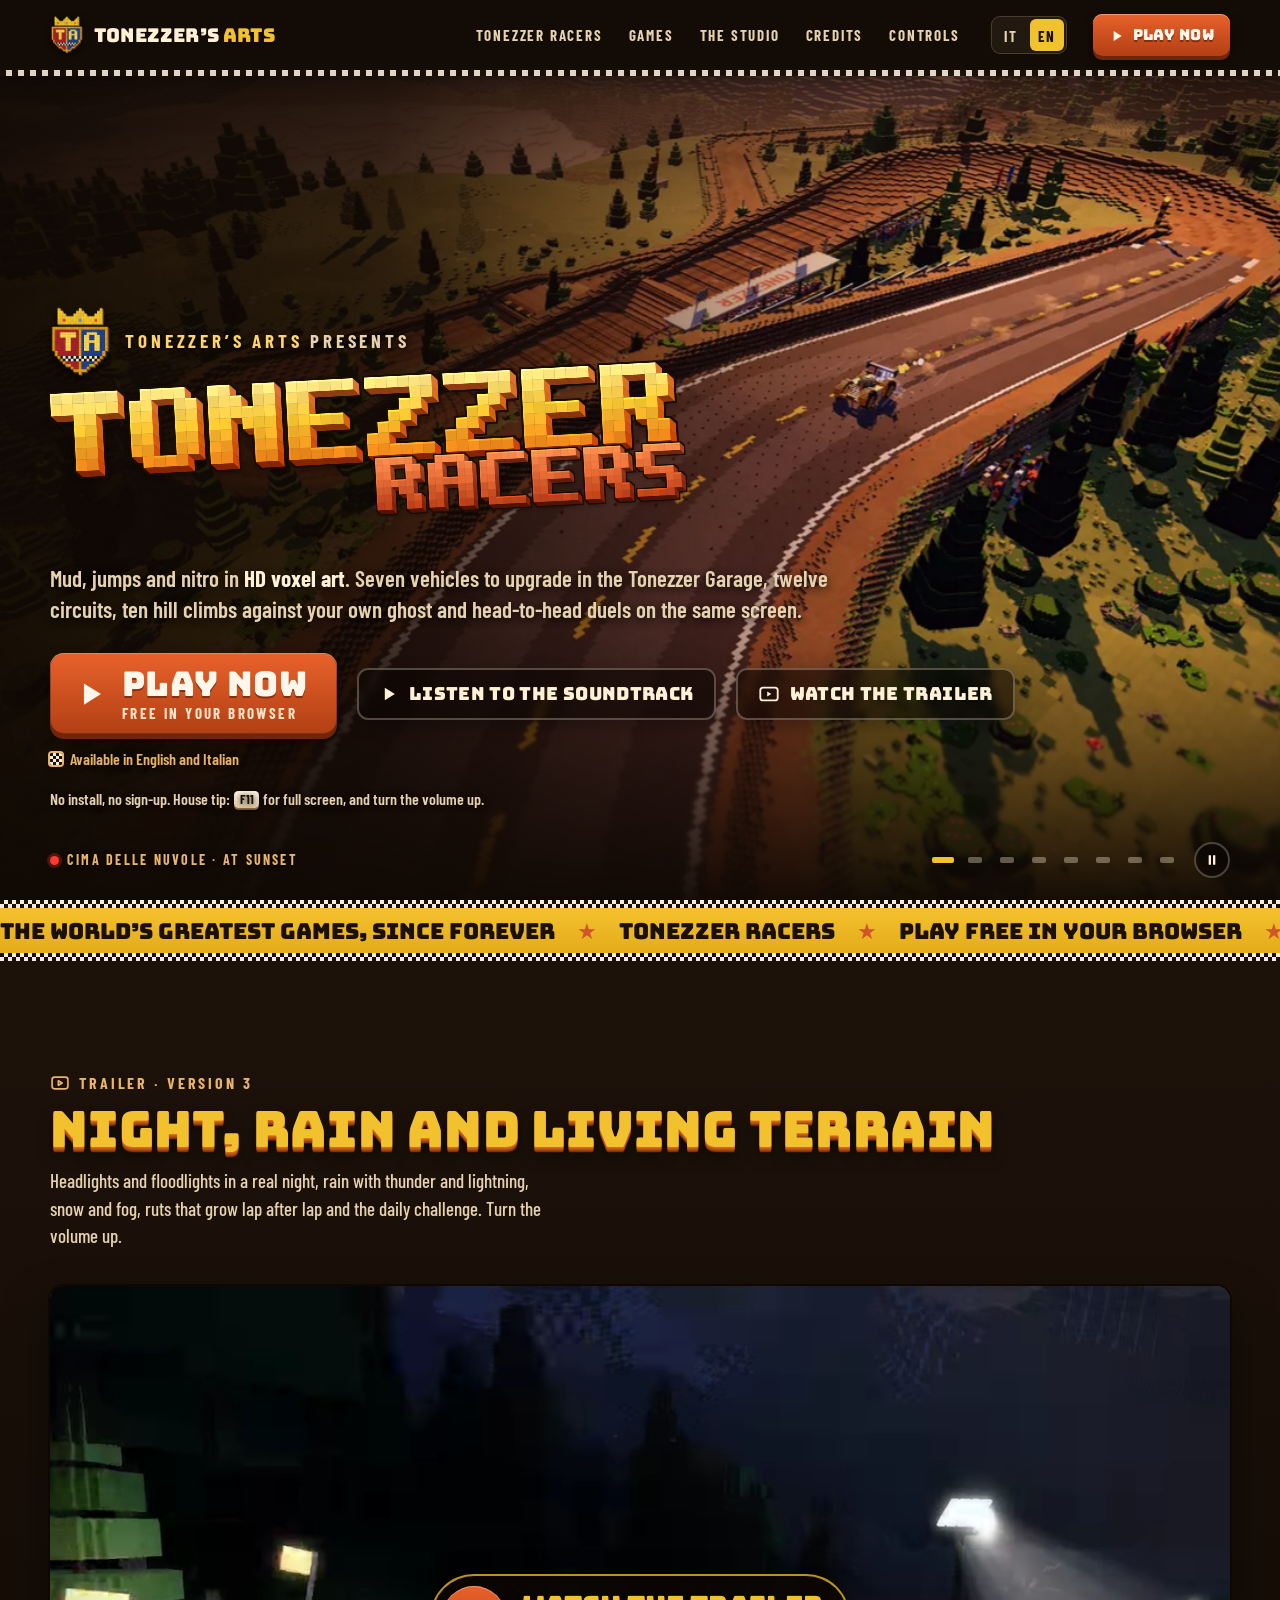
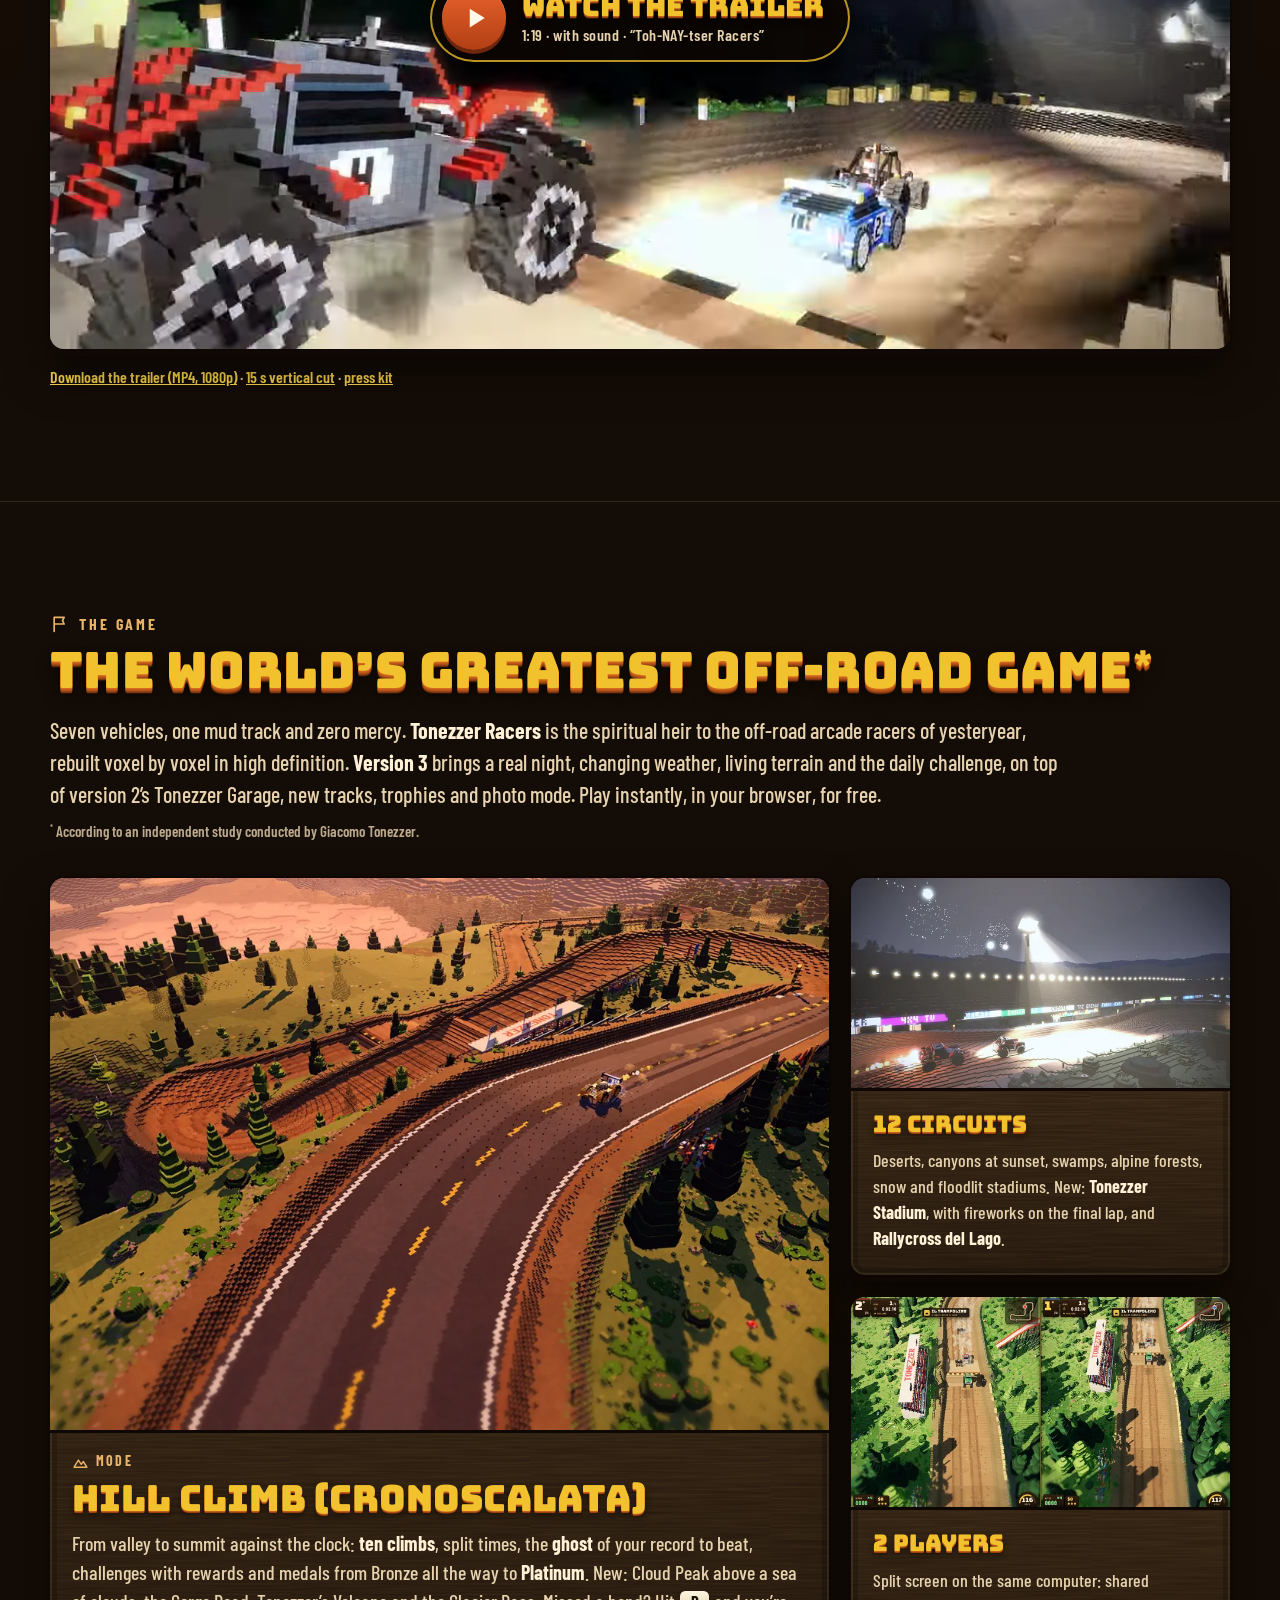
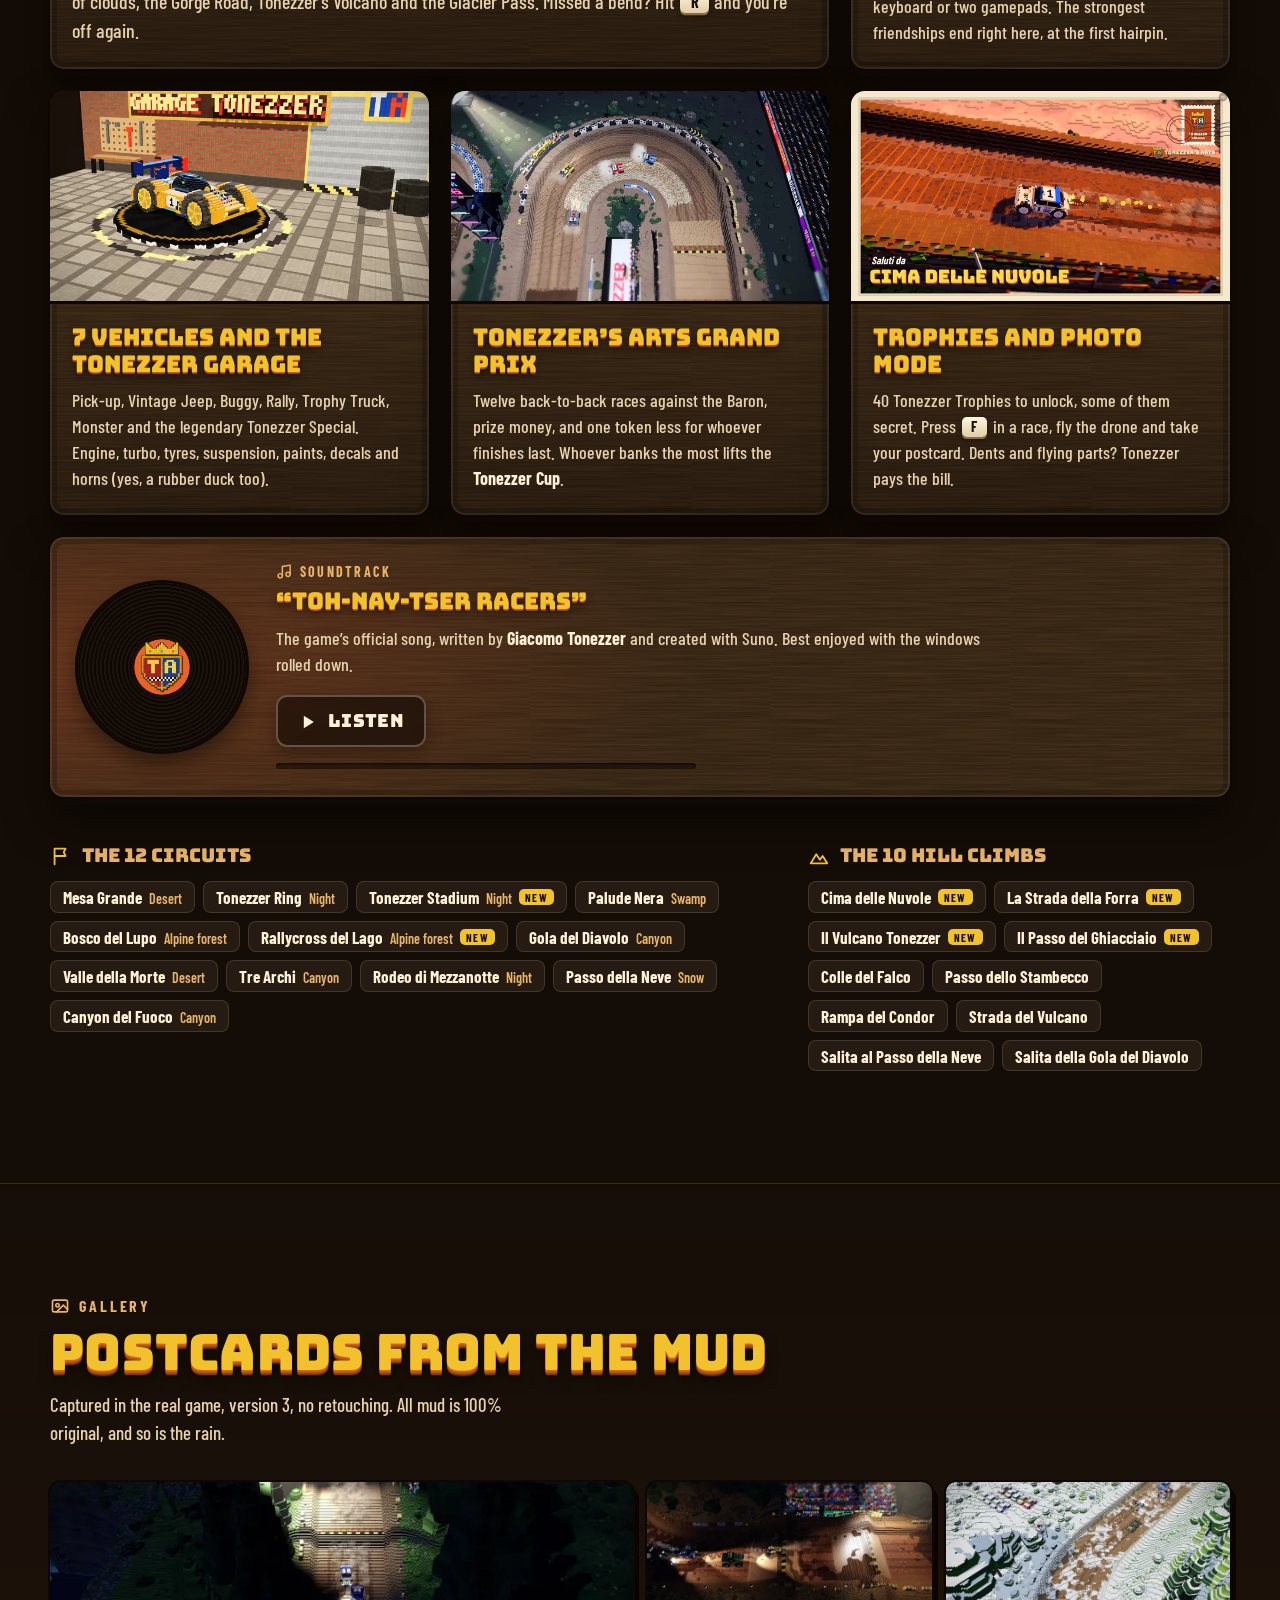
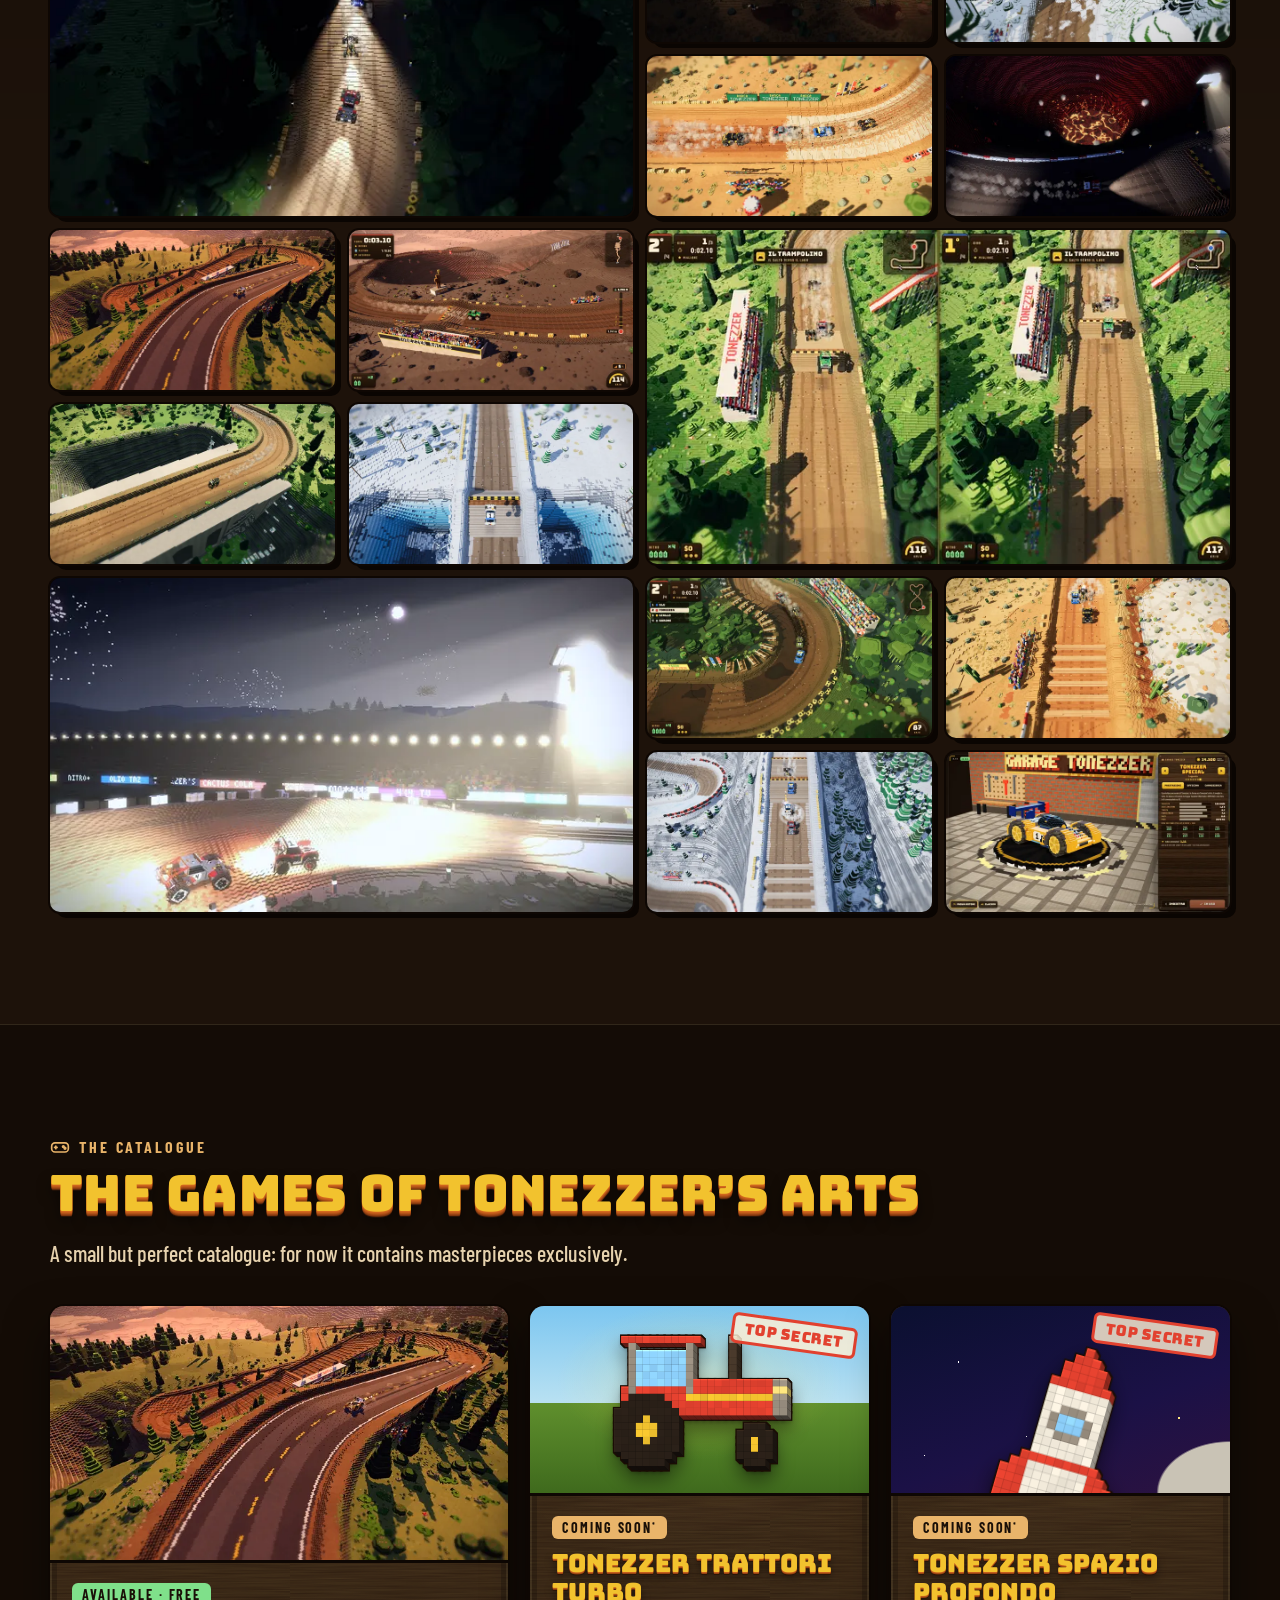
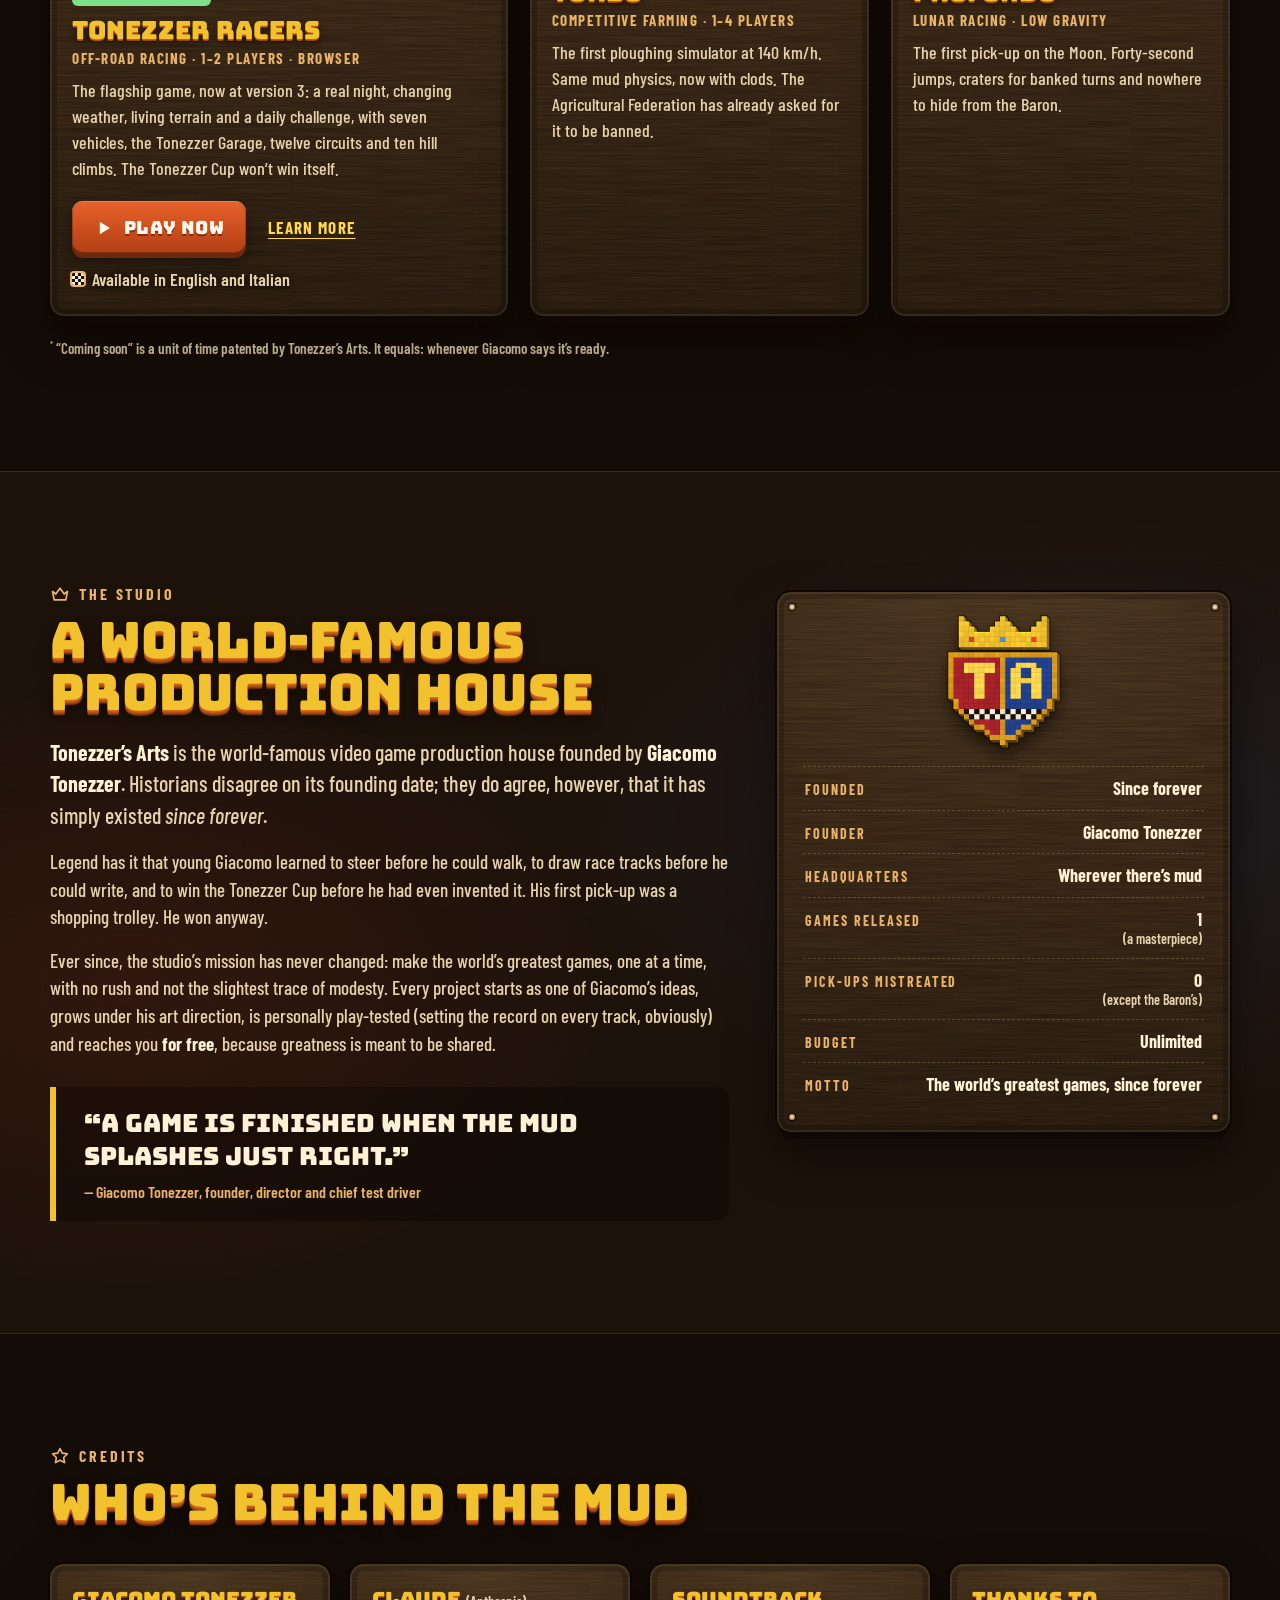
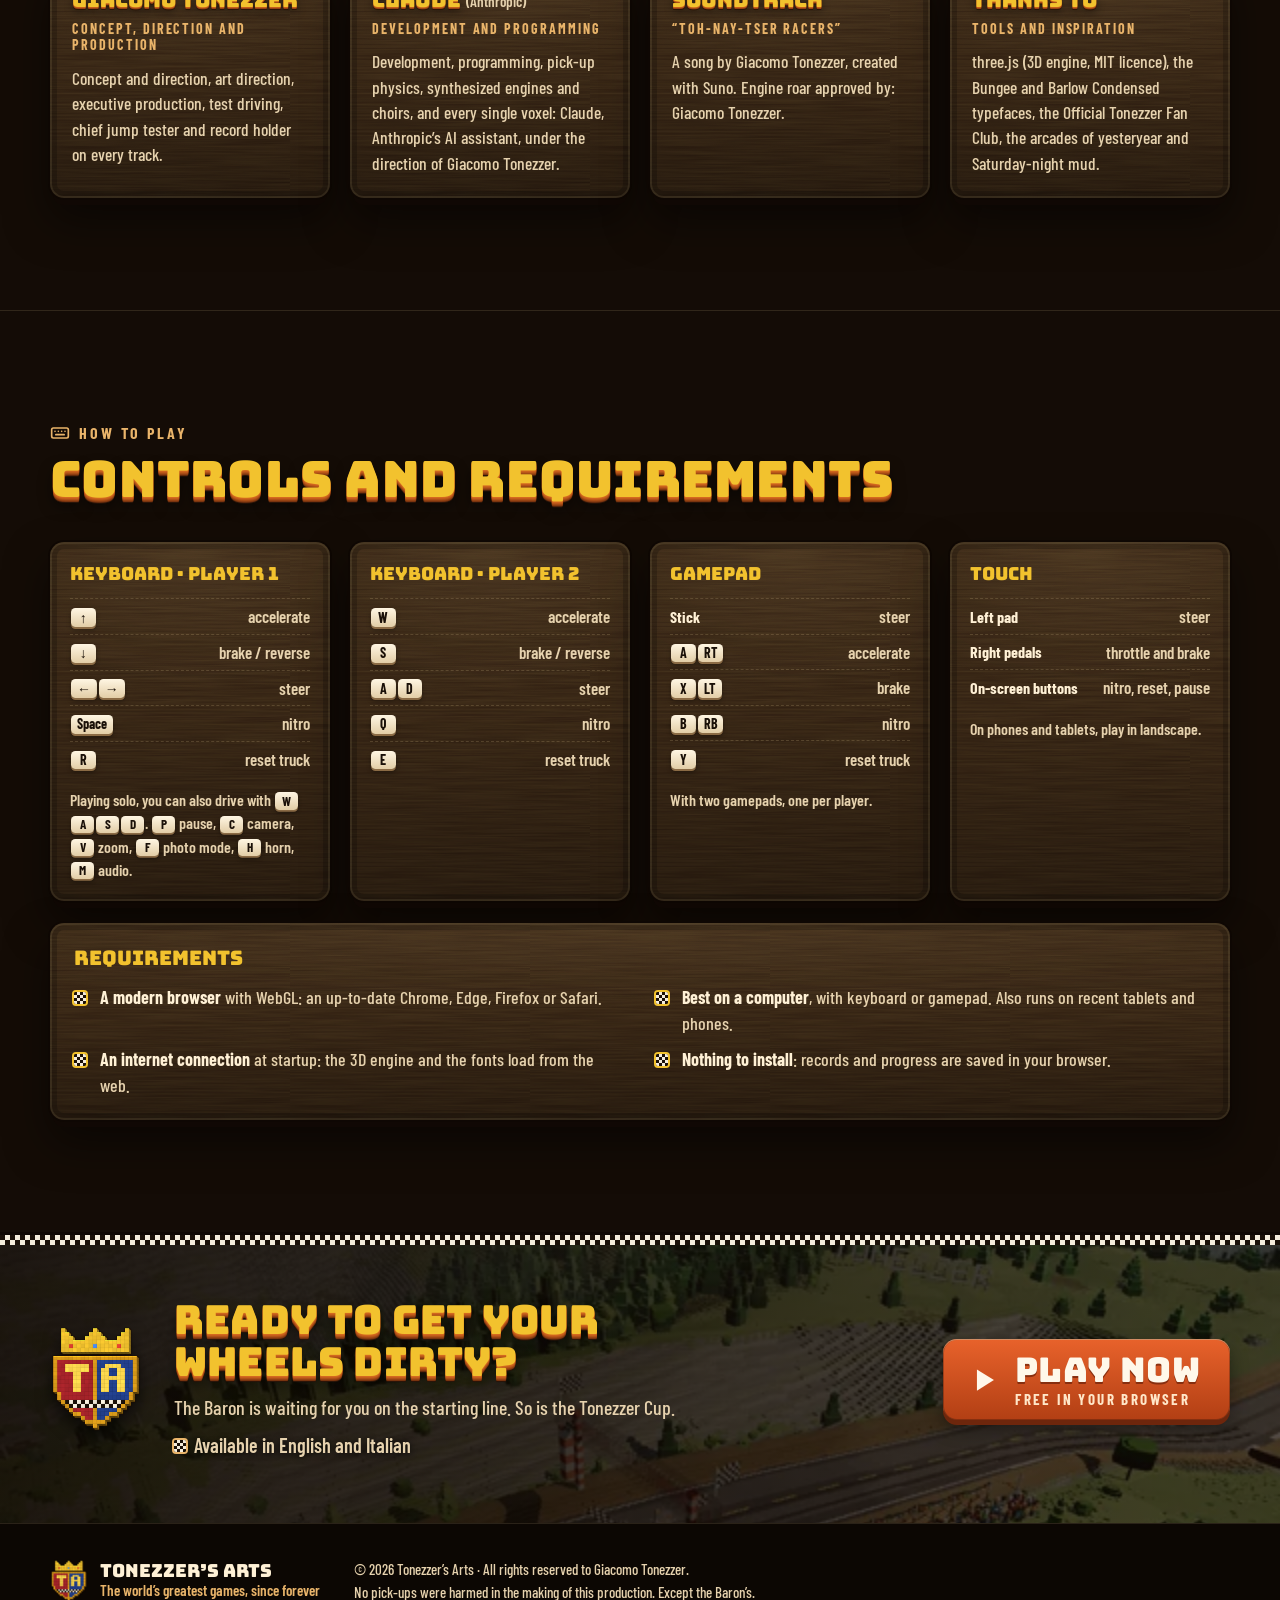
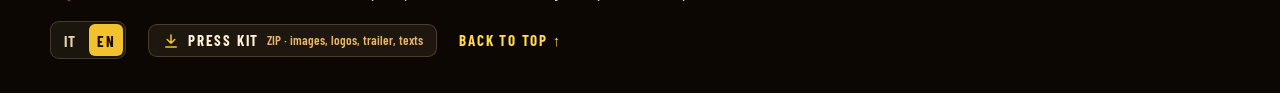
==== commit fa8ced90: "Tonezzer Racers v3 trailer: new trailer, vertical cut and loop, v3 gallery, press kit The v3 trailer" ====
--- a/index.html
+++ b/index.html
@@ -16,7 +16,7 @@
 <meta property="og:locale" content="it_IT" data-i18n-attr="content=meta.locale">
 <meta property="og:locale:alternate" content="en_US" data-i18n-attr="content=meta.localeAlt">
 <meta property="og:title" content="Tonezzer Racers — gioca gratis nel browser" data-i18n-attr="content=meta.ogTitle">
-<meta property="og:description" content="Corse off-road in voxel art HD, versione 2: 7 mezzi e il Garage Tonezzer, 12 circuiti, 10 cronoscalate, 40 trofei, modalità foto e 2 giocatori sullo stesso schermo. Da sempre, i migliori giochi del mondo." data-i18n-attr="content=meta.ogDesc">
+<meta property="og:description" content="Corse off-road in voxel art HD, versione 3: notte vera, pioggia, neve e nebbia, terreno vivo e Sfida del giorno, con 7 mezzi, il Garage Tonezzer, 12 circuiti, 10 cronoscalate e 2 giocatori sullo stesso schermo. Da sempre, i migliori giochi del mondo." data-i18n-attr="content=meta.ogDesc">
 <meta property="og:image" content="https://geppytonezzerarts.github.io/tonezzers-arts/img/og.jpg" data-i18n-attr="content=meta.ogImg">
 <meta property="og:image:width" content="1200">
 <meta property="og:image:height" content="630">
@@ -123,15 +123,15 @@
 <section class="sec tv-sec" id="trailer" aria-labelledby="trailer-h">
   <div class="wrap">
     <header class="sec-h row">
-      <div><p class="kicker"><svg class="ic" viewBox="0 0 24 24" aria-hidden="true"><rect x="2.5" y="5" width="19" height="14" rx="3"/><path d="M10 9.2v5.6l4.6-2.8z"/></svg><span data-i18n="tv.kicker">Trailer · versione 2</span></p>
-      <h2 id="trailer-h" data-i18n="tv.h">È arrivato il Garage Tonezzer</h2></div>
-      <p class="lead sm" data-i18n="tv.lead">Sette mezzi, quattro nuove cronoscalate epiche, il Tonezzer Stadium, 40 trofei e la modalità foto. Alza il volume.</p>
+      <div><p class="kicker"><svg class="ic" viewBox="0 0 24 24" aria-hidden="true"><rect x="2.5" y="5" width="19" height="14" rx="3"/><path d="M10 9.2v5.6l4.6-2.8z"/></svg><span data-i18n="tv.kicker">Trailer · versione 3</span></p>
+      <h2 id="trailer-h" data-i18n="tv.h">Notte, pioggia e terreno vivo</h2></div>
+      <p class="lead sm" data-i18n="tv.lead">Fari e riflettori nella notte vera, pioggia con tuoni e lampi, neve e nebbia, solchi che crescono giro dopo giro e la Sfida del giorno. Alza il volume.</p>
     </header>
     <div class="tv" id="tv">
       <video class="tv-v" id="tv-video" muted loop playsinline preload="none" poster="video/poster-loop.jpg" width="1280" height="720" aria-label="Anteprima del trailer di Tonezzer Racers (senza audio)" data-i18n-attr="aria-label=tv.aria" data-loop-webm="video/tonezzer-racers-loop.webm" data-loop-mp4="video/tonezzer-racers-loop.mp4" data-full="video/tonezzer-racers-trailer.mp4" data-full-en="video/tonezzer-racers-trailer-en.mp4" data-full-poster="video/poster-trailer.jpg"></video>
       <button class="tv-play" id="tv-play" type="button">
         <span class="tv-ic" aria-hidden="true"><svg class="ic" viewBox="0 0 24 24"><path d="M7 4.5v15l12-7.5z"/></svg></span>
-        <span class="tv-t"><b data-i18n="tv.play">Guarda il trailer</b><small data-i18n="tv.sound">1:10 · con l’audio · “Toh-NAY-tser Racers”</small></span>
+        <span class="tv-t"><b data-i18n="tv.play">Guarda il trailer</b><small data-i18n="tv.sound">1:19 · con l’audio · “Toh-NAY-tser Racers”</small></span>
       </button>
     </div>
     <p class="tv-more"><a href="video/tonezzer-racers-trailer.mp4" download data-i18n="tv.dl" data-i18n-attr="href=tv.dlHref">Scarica il trailer (MP4, 1080p)</a> · <a href="video/tonezzer-racers-trailer-vertical.mp4" download data-i18n="tv.dlv">versione verticale da 15 s</a> · <a href="presskit/tonezzer-racers-presskit.zip" download data-i18n="tv.kit">kit stampa</a></p>
@@ -144,7 +144,7 @@
     <header class="sec-h">
       <p class="kicker"><svg class="ic" viewBox="0 0 24 24" aria-hidden="true"><path d="M5 21V4M5 4h12l-2 4 2 4H5"/></svg><span data-i18n="r.kicker">Il gioco</span></p>
       <h2 id="racers-h" data-i18n="r.h">Il miglior gioco off-road del mondo<sup>*</sup></h2>
-      <p class="lead" data-i18n="r.lead">Sette mezzi, una pista di fango e nessuna pietà. <b>Tonezzer Racers</b> è l’erede spirituale delle corse off-road da sala giochi di una volta, ricostruito voxel per voxel in alta definizione. La <b>versione 2</b> porta il Garage Tonezzer, nuove piste, trofei e la modalità foto. Si gioca subito, nel browser, gratis.</p>
+      <p class="lead" data-i18n="r.lead">Sette mezzi, una pista di fango e nessuna pietà. <b>Tonezzer Racers</b> è l’erede spirituale delle corse off-road da sala giochi di una volta, ricostruito voxel per voxel in alta definizione. La <b>versione 3</b> porta la notte vera, il meteo che cambia, il terreno vivo e la Sfida del giorno, dopo il Garage Tonezzer, le nuove piste, i trofei e la modalità foto della versione 2. Si gioca subito, nel browser, gratis.</p>
       <p class="fine" data-i18n="r.fine"><sup>*</sup> Secondo uno studio indipendente condotto da Giacomo Tonezzer.</p>
     </header>
 
@@ -234,9 +234,14 @@
     <header class="sec-h row">
       <div><p class="kicker"><svg class="ic" viewBox="0 0 24 24" aria-hidden="true"><rect x="3" y="5" width="18" height="14" rx="2"/><circle cx="9" cy="11" r="2"/><path d="M21 16l-5-5-8 8"/></svg><span data-i18n="g.kicker">Galleria</span></p>
       <h2 id="gal-h" data-i18n="g.h">Cartoline dal fango</h2></div>
-      <p class="lead sm" data-i18n="g.lead">Immagini catturate dal gioco vero, versione 2, senza ritocchi. Il fango è tutto originale.</p>
+      <p class="lead sm" data-i18n="g.lead">Immagini catturate dal gioco vero, versione 3, senza ritocchi. Il fango è tutto originale, la pioggia pure.</p>
     </header>
     <ul class="gallery" id="gallery">
+      <li><button type="button" data-full="img/g3-notte.webp"><img src="img/g3-notte-640.webp" width="640" height="360" loading="lazy" alt="Notte vera al Bosco del Lupo: fari, torri di luci e pozze di luce sulla terra" data-i18n-attr="alt=g11"></button></li>
+      <li><button type="button" data-full="img/g3-pioggia.webp"><img src="img/g3-pioggia-640.webp" width="640" height="360" loading="lazy" alt="Mesa Grande di notte sotto la pioggia: la pista bagnata e i fari che luccicano nelle pozzanghere" data-i18n-attr="alt=g12"></button></li>
+      <li><button type="button" data-full="img/g3-neve.webp"><img src="img/g3-neve-640.webp" width="640" height="360" loading="lazy" alt="Bosco del Lupo sotto la neve: la pista e la foresta si imbiancano" data-i18n-attr="alt=g13"></button></li>
+      <li><button type="button" data-full="img/g3-solchi.webp"><img src="img/g3-solchi-640.webp" width="640" height="360" loading="lazy" alt="Terreno vivo a Mesa Grande: i solchi scavati dalle ruote giro dopo giro" data-i18n-attr="alt=g14"></button></li>
+      <li><button type="button" data-full="img/g3-vulcano-notte.webp"><img src="img/g3-vulcano-notte-640.webp" width="640" height="360" loading="lazy" alt="Il Vulcano Tonezzer di notte: il lago di lava nel cratere" data-i18n-attr="alt=g15"></button></li>
       <li><button type="button" data-full="img/g2-rallycross-2p.webp"><img src="img/g2-rallycross-2p-640.webp" width="640" height="360" loading="lazy" alt="Rallycross del Lago a due giocatori: Buggy contro Monster a schermo diviso, con l’interfaccia di gara" data-i18n-attr="alt=g1"></button></li>
       <li><button type="button" data-full="img/g2-nuvole.webp"><img src="img/g2-nuvole-640.webp" width="640" height="360" loading="lazy" alt="Cima delle Nuvole: la Tonezzer Special sullo Sprint del Cielo al tramonto" data-i18n-attr="alt=g2"></button></li>
       <li><button type="button" data-full="img/g2-vulcano.webp"><img src="img/g2-vulcano-640.webp" width="640" height="360" loading="lazy" alt="Il Vulcano Tonezzer: il Monster sul bordo del cratere, con tempi e medaglie a schermo" data-i18n-attr="alt=g3"></button></li>
@@ -266,7 +271,7 @@
           <p class="badge ok" data-i18n="c.avail">Disponibile · Gratis</p>
           <h3>Tonezzer Racers</h3>
           <p class="meta" data-i18n="c.meta">Corse off-road · 1–2 giocatori · Browser</p>
-          <p data-i18n="c.p">Il gioco di bandiera, ora alla versione 2: sette mezzi, il Garage Tonezzer, dodici circuiti, dieci cronoscalate, trofei e modalità foto. La Coppa Tonezzer non si vince da sola.</p>
+          <p data-i18n="c.p">Il gioco di bandiera, ora alla versione 3: notte vera, meteo che cambia, terreno vivo e Sfida del giorno, con sette mezzi, il Garage Tonezzer, dodici circuiti e dieci cronoscalate. La Coppa Tonezzer non si vince da sola.</p>
           <div class="game-a"><a class="btn go" href="games/tonezzer-racers/"><svg class="ic" viewBox="0 0 24 24" aria-hidden="true"><path d="M7 4.5v15l12-7.5z"/></svg><span data-i18n="play">Gioca ora</span></a><a class="txt" href="#racers" data-i18n="c.more">Scopri di più</a></div>
           <p class="lang-note en-only" data-i18n="play.note">Il gioco è disponibile in italiano e in inglese.</p>
         </div>
--- a/css/site.css
+++ b/css/site.css
@@ -215,6 +215,7 @@
 .gallery { grid-auto-flow: dense; }
 .gallery li:nth-child(1) { grid-column: 1 / span 2; grid-row: span 2; }
 .gallery li:nth-child(6) { grid-column: 3 / span 2; grid-row: span 2; }
+.gallery li:nth-child(11) { grid-column: 1 / span 2; grid-row: span 2; }
 .gallery button { display: block; width: 100%; height: 100%; padding: 0; border: 0; border-radius: 10px; overflow: hidden; cursor: zoom-in; background: #000; box-shadow: 0 0 0 2px #0e0703, 6px 6px 0 #0a0502; }
 .gallery img { width: 100%; height: 100%; aspect-ratio: 16 / 9; object-fit: cover; transition: transform .4s ease, filter .3s; }
 @media (hover: hover) { .gallery button:hover img { transform: scale(1.05); filter: brightness(1.08); } }
@@ -378,8 +379,8 @@
   .feat.song .feat-t { padding: 4px 22px 26px; }
   .disc { width: 128px; height: 128px; margin: 24px auto 14px; }
   .gallery { grid-template-columns: repeat(2, 1fr); gap: 10px; }
-  .gallery li:nth-child(1), .gallery li:last-child { grid-column: 1 / span 2; grid-row: auto; }
-  .gallery li:nth-child(6) { grid-column: auto; grid-row: auto; }
+  .gallery li:nth-child(1) { grid-column: 1 / span 2; grid-row: auto; }
+  .gallery li:nth-child(6), .gallery li:nth-child(11) { grid-column: auto; grid-row: auto; }
   .cta .btn.ghost { font-size: 16px; }
   .req ul { grid-template-columns: 1fr; }
   .brand span { font-size: 16px; }
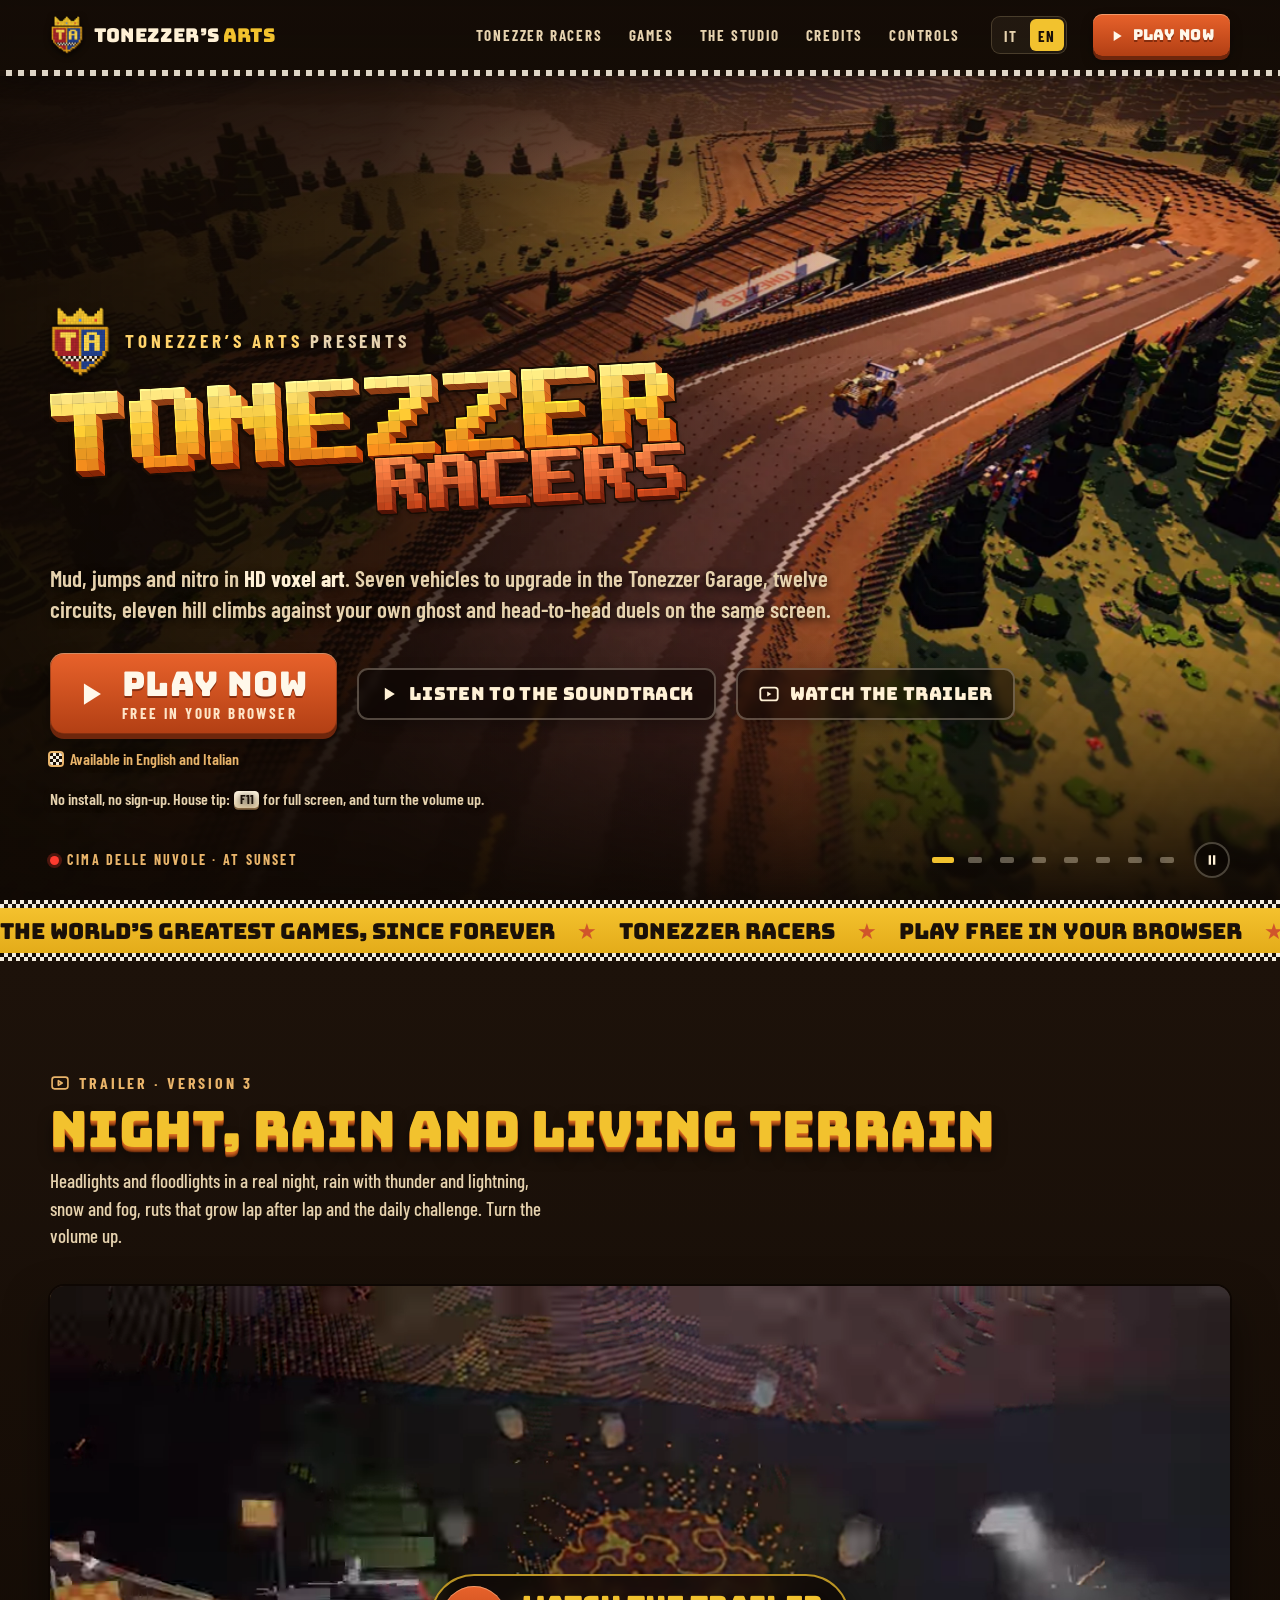
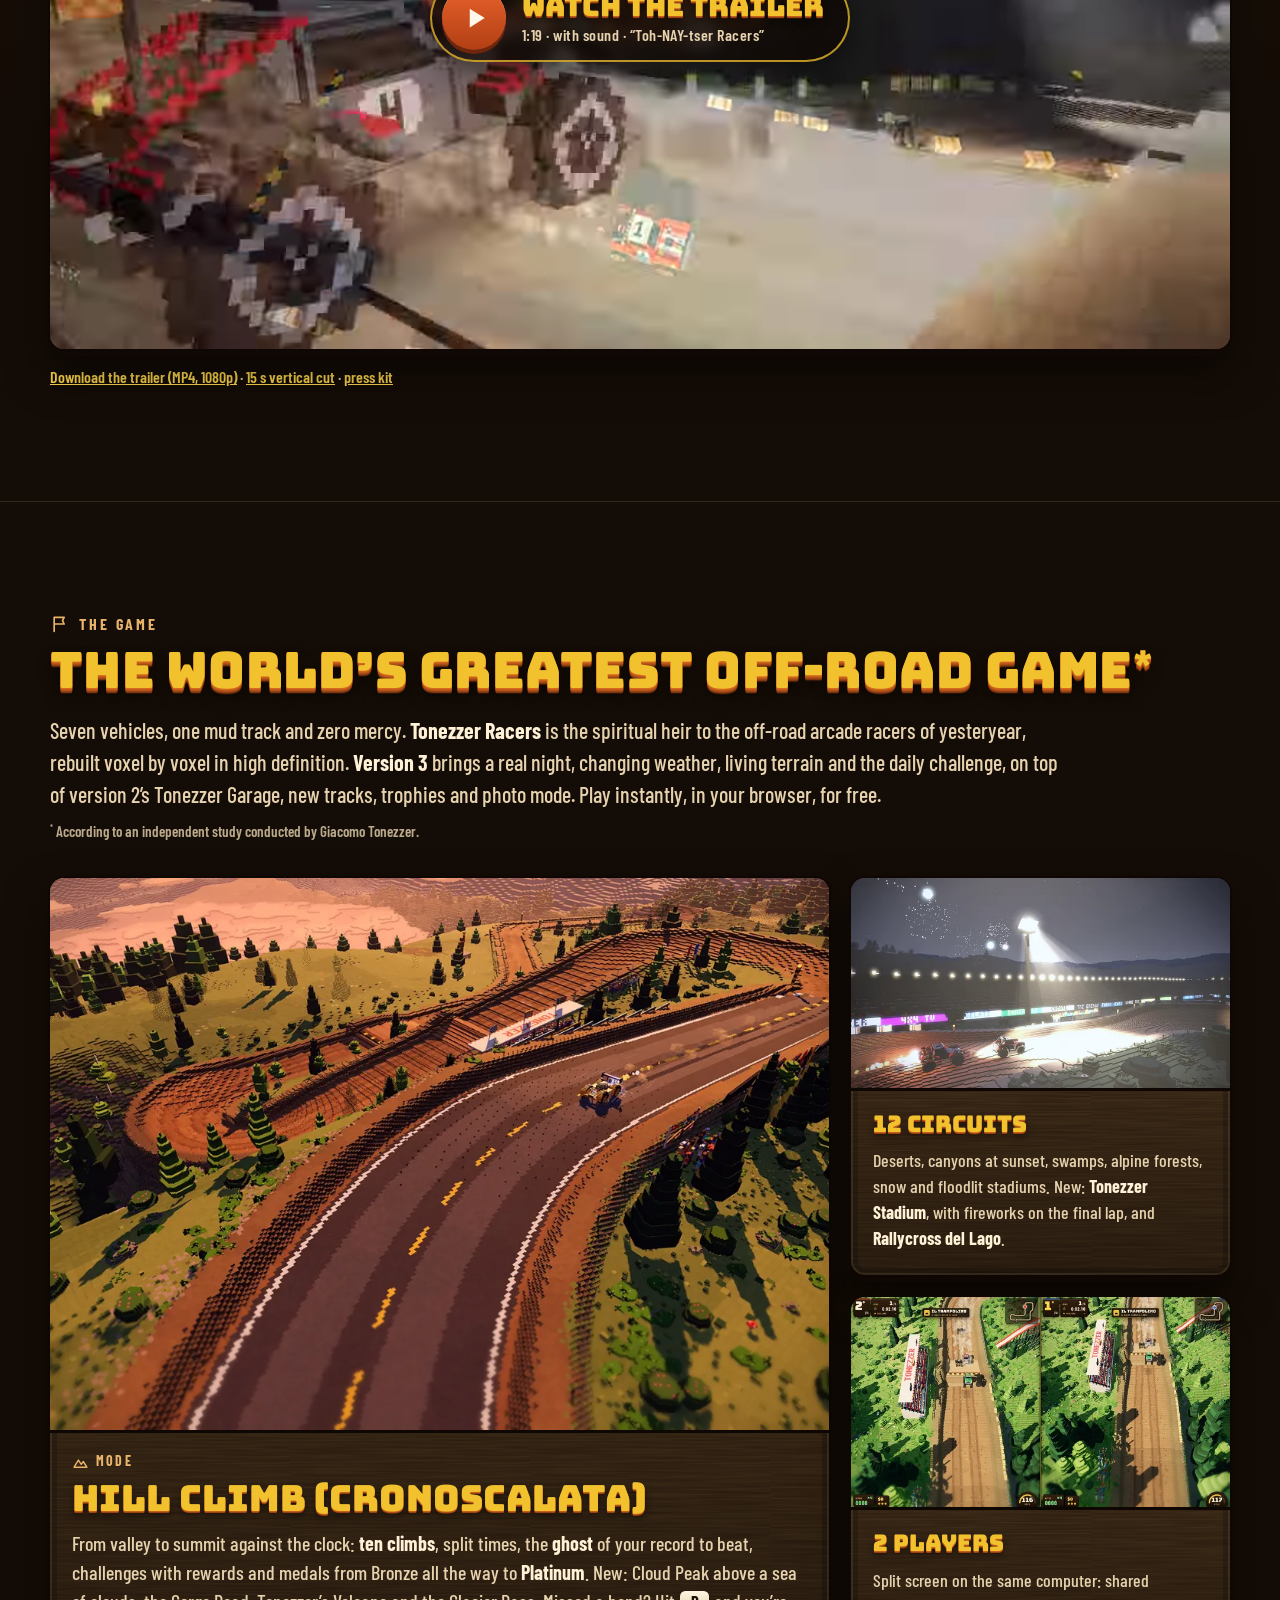
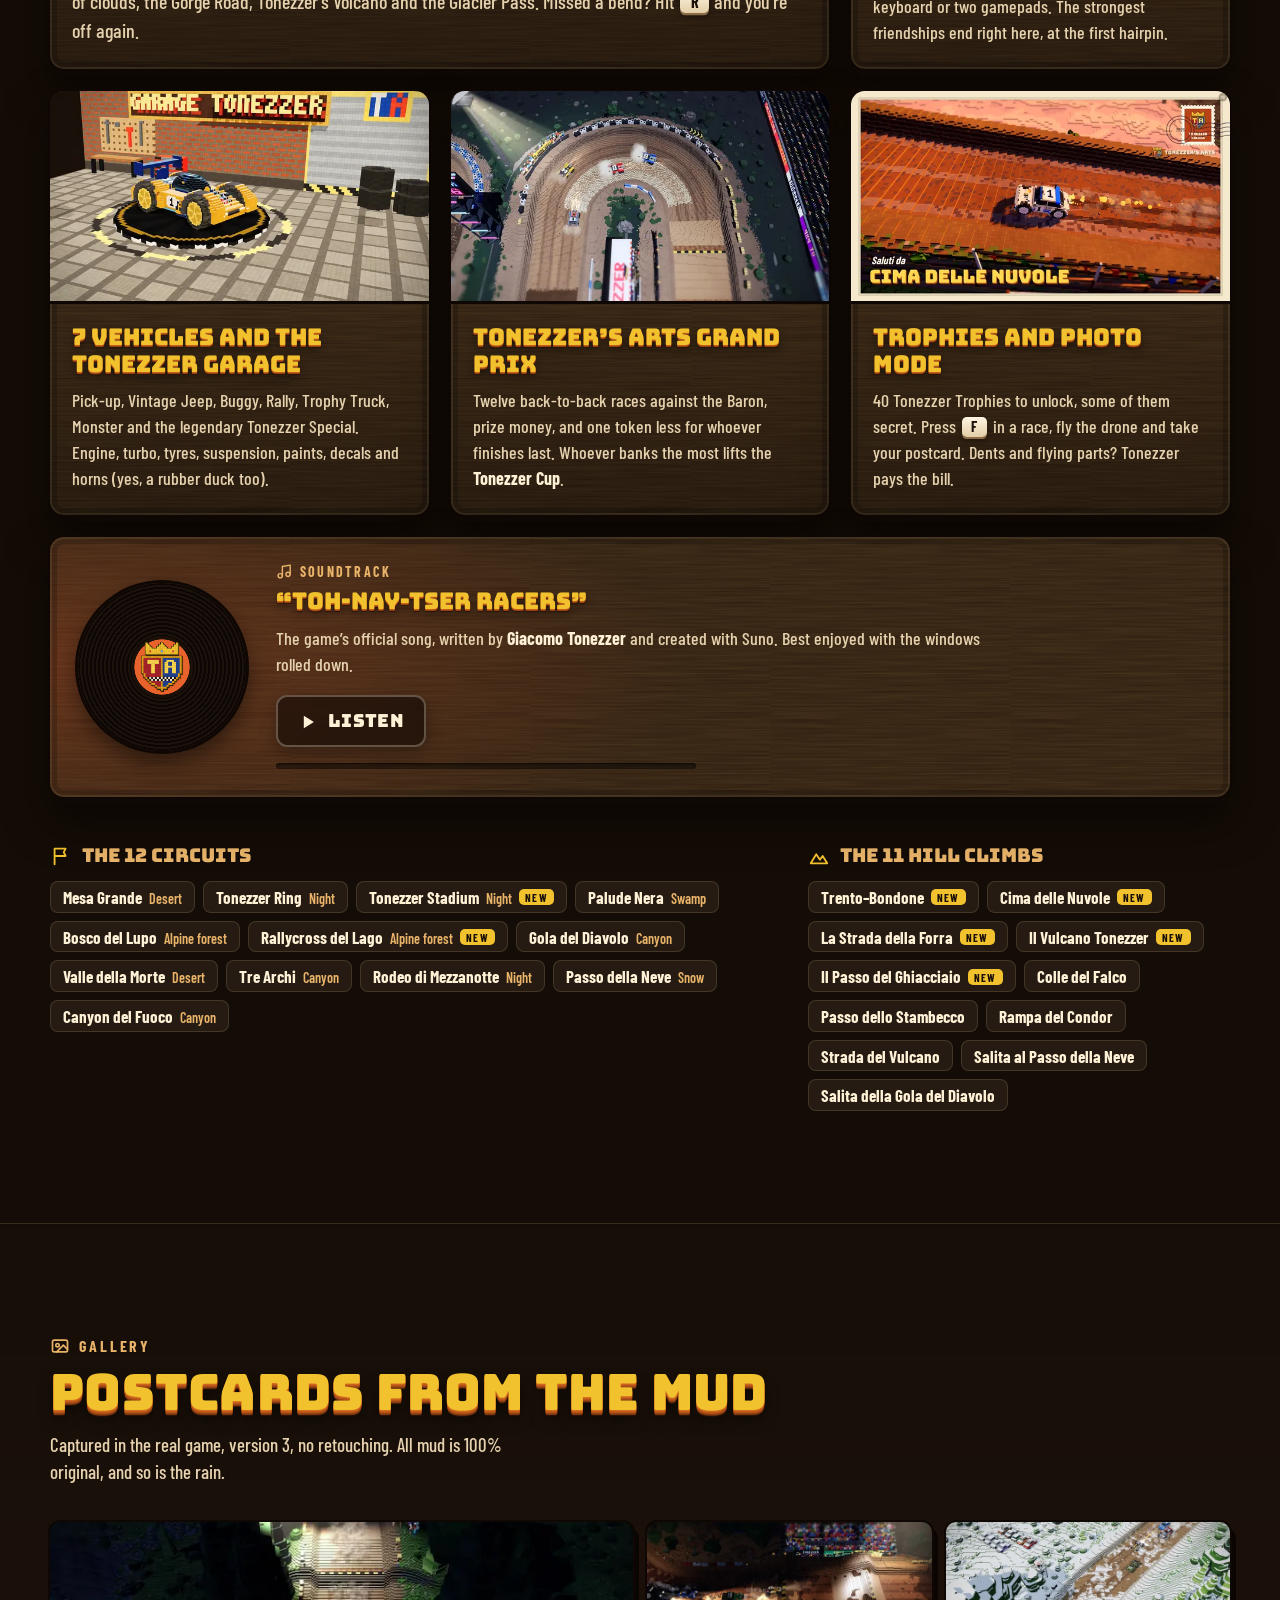
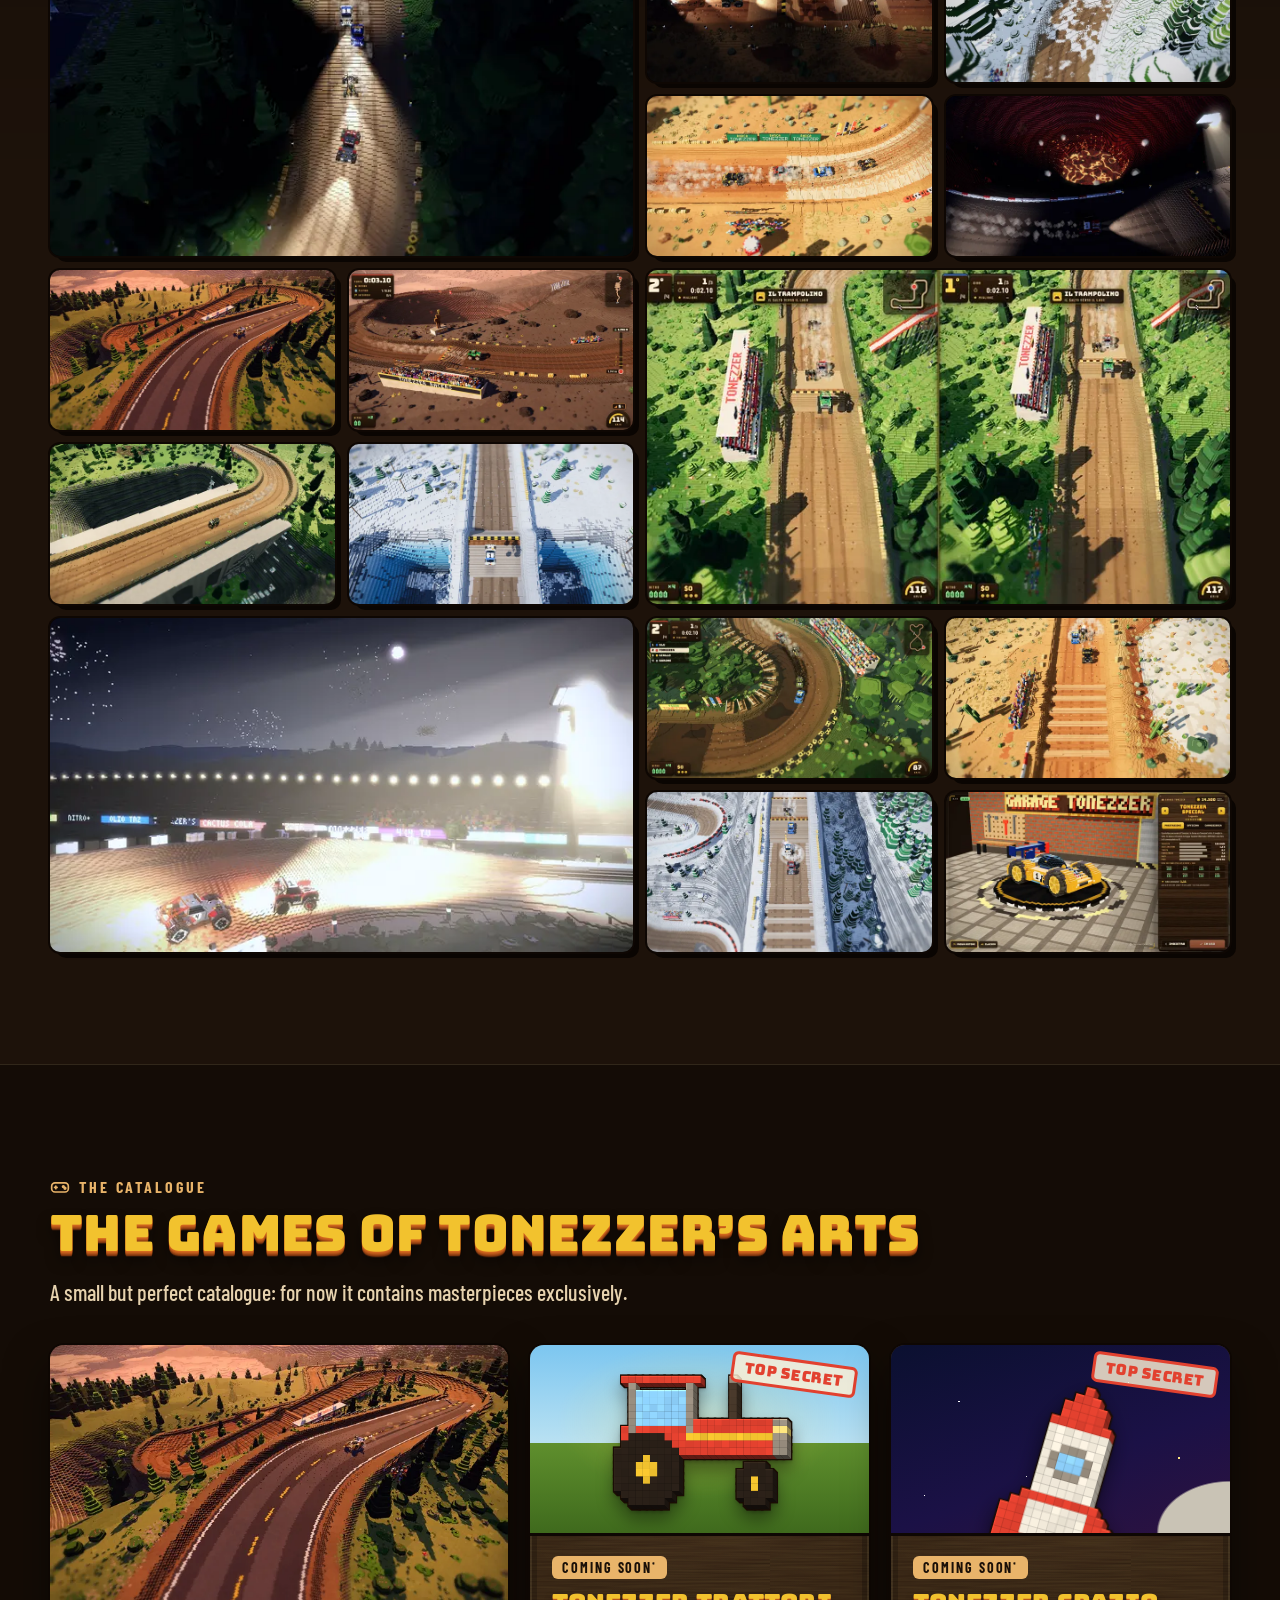
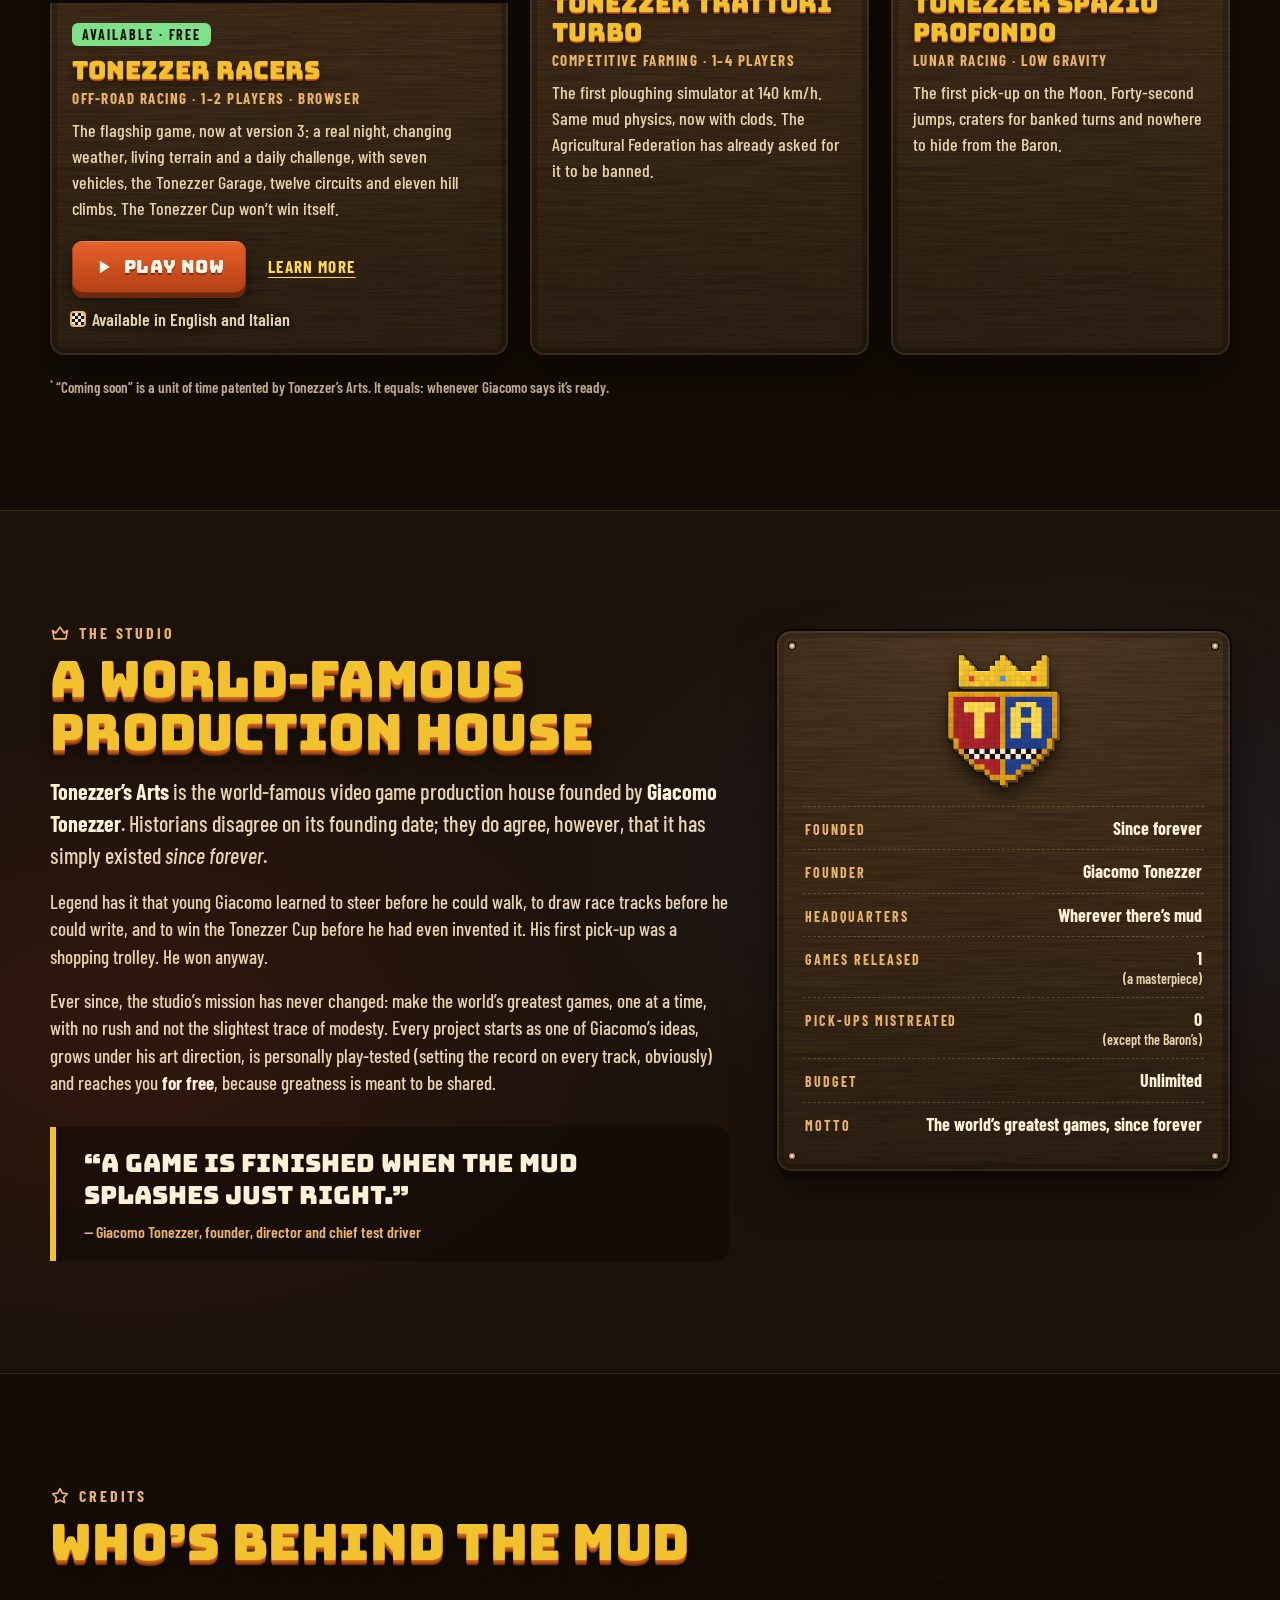
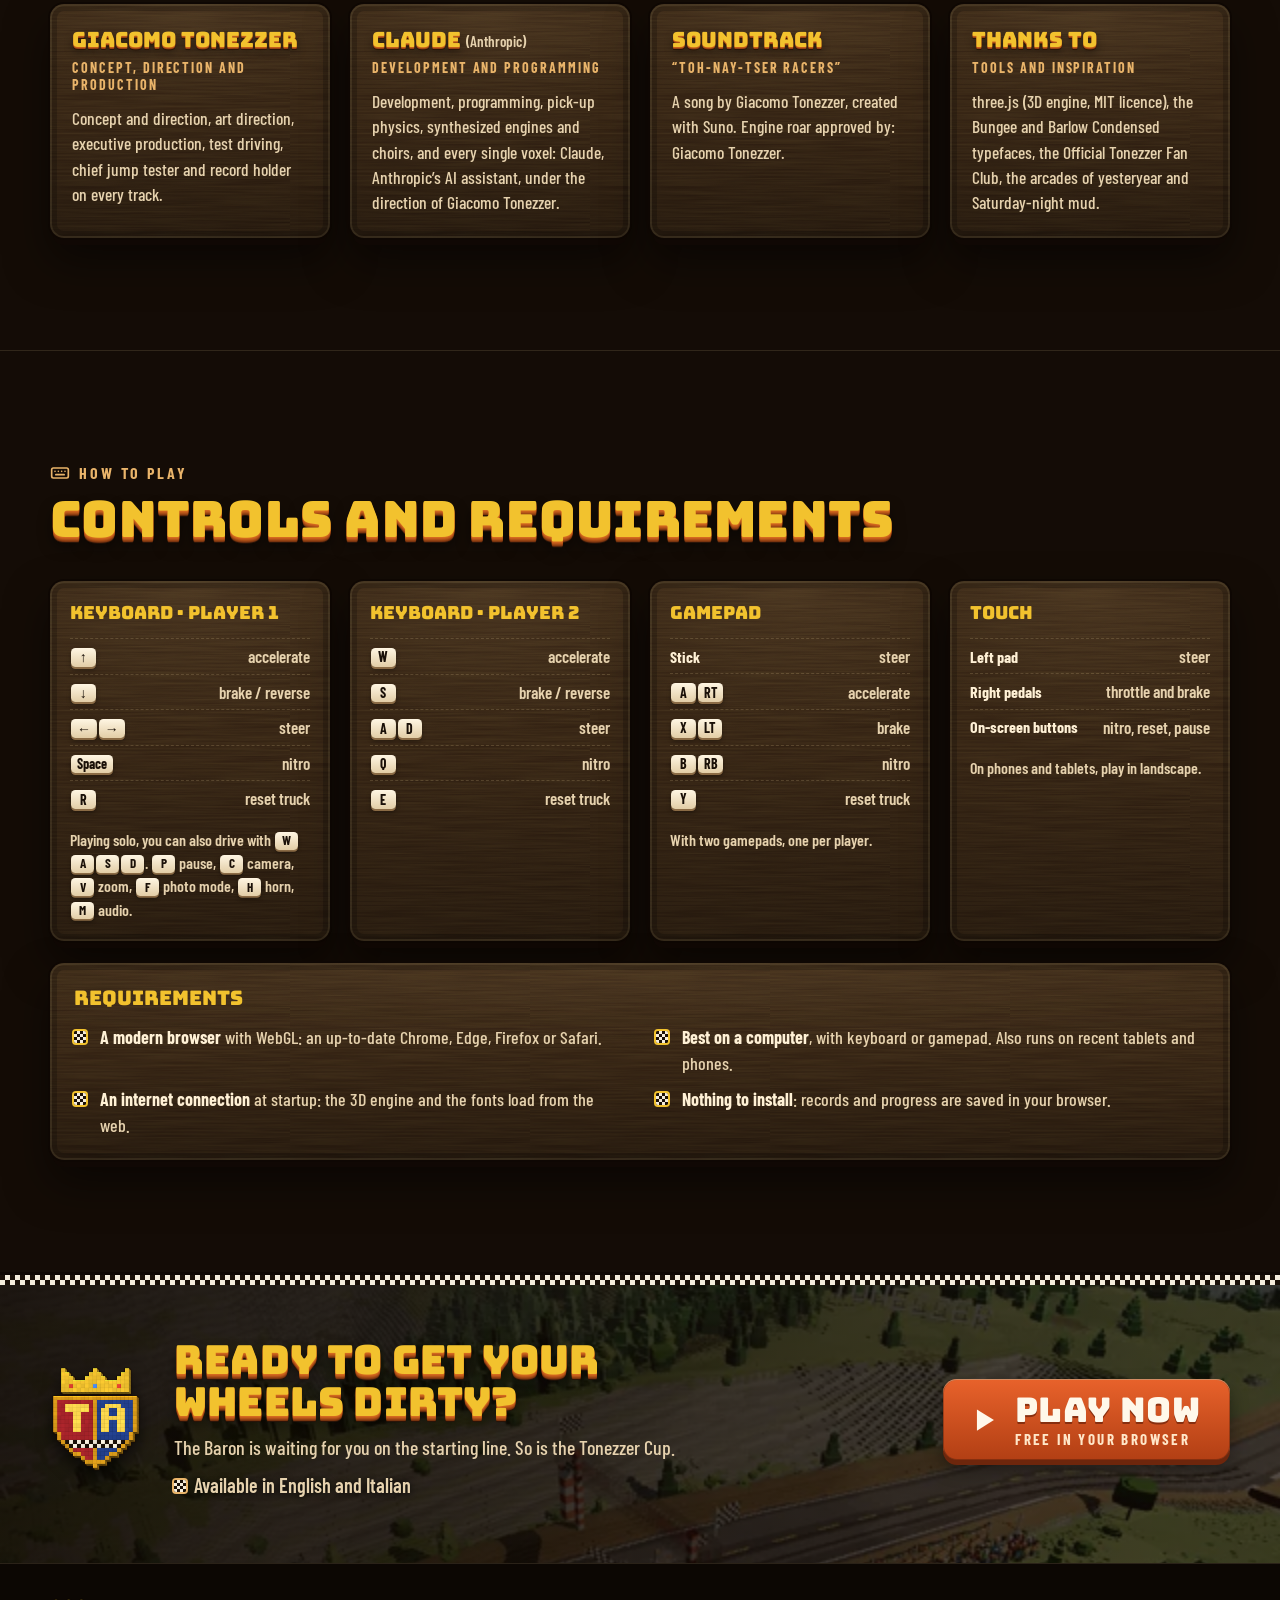
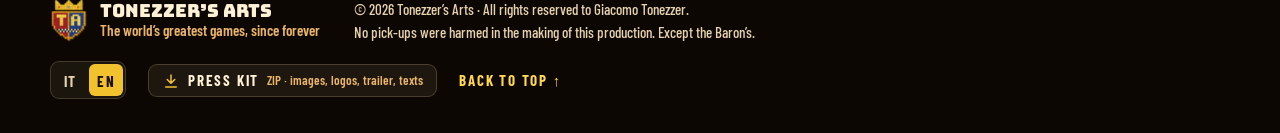
==== commit cd3946e0: "Tonezzer Racers 3.3: Demolition Derby, Trento-Bondone hill climb, extended soundtrack system New Dem" ====
--- a/index.html
+++ b/index.html
@@ -4,7 +4,7 @@
 <meta charset="utf-8">
 <meta name="viewport" content="width=device-width,initial-scale=1,viewport-fit=cover">
 <title data-i18n="meta.title">Tonezzer’s Arts — Giochi</title>
-<meta name="description" content="Tonezzer’s Arts, la celeberrima casa di produzione di Giacomo Tonezzer, presenta Tonezzer Racers v2: corse off-road in voxel art HD con 7 mezzi, il Garage Tonezzer, 12 circuiti, 10 cronoscalate, 40 trofei, modalità foto e 2 giocatori. Gratis nel browser, in italiano e in inglese." data-i18n-attr="content=meta.desc">
+<meta name="description" content="Tonezzer’s Arts, la celeberrima casa di produzione di Giacomo Tonezzer, presenta Tonezzer Racers v2: corse off-road in voxel art HD con 7 mezzi, il Garage Tonezzer, 12 circuiti, 11 cronoscalate, 47 trofei, modalità foto e 2 giocatori. Gratis nel browser, in italiano e in inglese." data-i18n-attr="content=meta.desc">
 <meta name="author" content="Giacomo Tonezzer">
 <meta name="theme-color" content="#140c06">
 <link rel="alternate" hreflang="it" href="https://geppytonezzerarts.github.io/tonezzers-arts/?lang=it">
@@ -16,7 +16,7 @@
 <meta property="og:locale" content="it_IT" data-i18n-attr="content=meta.locale">
 <meta property="og:locale:alternate" content="en_US" data-i18n-attr="content=meta.localeAlt">
 <meta property="og:title" content="Tonezzer Racers — gioca gratis nel browser" data-i18n-attr="content=meta.ogTitle">
-<meta property="og:description" content="Corse off-road in voxel art HD, versione 3: notte vera, pioggia, neve e nebbia, terreno vivo e Sfida del giorno, con 7 mezzi, il Garage Tonezzer, 12 circuiti, 10 cronoscalate e 2 giocatori sullo stesso schermo. Da sempre, i migliori giochi del mondo." data-i18n-attr="content=meta.ogDesc">
+<meta property="og:description" content="Corse off-road in voxel art HD, versione 3: notte vera, pioggia, neve e nebbia, terreno vivo e Sfida del giorno, con 7 mezzi, il Garage Tonezzer, 12 circuiti, 11 cronoscalate e 2 giocatori sullo stesso schermo. Da sempre, i migliori giochi del mondo." data-i18n-attr="content=meta.ogDesc">
 <meta property="og:image" content="https://geppytonezzerarts.github.io/tonezzers-arts/img/og.jpg" data-i18n-attr="content=meta.ogImg">
 <meta property="og:image:width" content="1200">
 <meta property="og:image:height" content="630">
@@ -88,7 +88,7 @@
       <img class="lg1" src="img/logo-tonezzer.png" width="1254" height="198" alt="Tonezzer">
       <img class="lg2" src="img/logo-racers.png" width="946" height="198" alt="Racers">
     </h1>
-    <p class="tagline" data-i18n="hero.tagline">Fango, salti e nitro in <b>voxel art HD</b>. Sette mezzi da potenziare nel Garage Tonezzer, dodici circuiti, dieci cronoscalate contro il tuo fantasma e sfide a due sullo stesso schermo.</p>
+    <p class="tagline" data-i18n="hero.tagline">Fango, salti e nitro in <b>voxel art HD</b>. Sette mezzi da potenziare nel Garage Tonezzer, dodici circuiti, undici cronoscalate contro il tuo fantasma e sfide a due sullo stesso schermo.</p>
     <div class="cta">
       <a class="btn go xl" href="games/tonezzer-racers/">
         <svg class="ic" viewBox="0 0 24 24" aria-hidden="true"><path d="M7 4.5v15l12-7.5z"/></svg>
@@ -218,9 +218,9 @@
         </ol>
       </div>
       <div class="tcol">
-        <h3><svg class="ic" viewBox="0 0 24 24" aria-hidden="true"><path d="M3 20l6-10 4 6 3-4 5 8z"/></svg><span data-i18n="tr.hills">Le 10 cronoscalate</span></h3>
+        <h3><svg class="ic" viewBox="0 0 24 24" aria-hidden="true"><path d="M3 20l6-10 4 6 3-4 5 8z"/></svg><span data-i18n="tr.hills">Le 11 cronoscalate</span></h3>
         <ol class="chips">
-          <li>Cima delle Nuvole <em class="new" data-i18n="tr.new">Nuovo</em></li><li>La Strada della Forra <em class="new" data-i18n="tr.new">Nuovo</em></li><li>Il Vulcano Tonezzer <em class="new" data-i18n="tr.new">Nuovo</em></li><li>Il Passo del Ghiacciaio <em class="new" data-i18n="tr.new">Nuovo</em></li><li>Colle del Falco</li>
+          <li>Trento–Bondone <em class="new" data-i18n="tr.new">Nuovo</em></li><li>Cima delle Nuvole <em class="new" data-i18n="tr.new">Nuovo</em></li><li>La Strada della Forra <em class="new" data-i18n="tr.new">Nuovo</em></li><li>Il Vulcano Tonezzer <em class="new" data-i18n="tr.new">Nuovo</em></li><li>Il Passo del Ghiacciaio <em class="new" data-i18n="tr.new">Nuovo</em></li><li>Colle del Falco</li>
           <li>Passo dello Stambecco</li><li>Rampa del Condor</li><li>Strada del Vulcano</li><li>Salita al Passo della Neve</li><li>Salita della Gola del Diavolo</li>
         </ol>
       </div>
@@ -271,7 +271,7 @@
           <p class="badge ok" data-i18n="c.avail">Disponibile · Gratis</p>
           <h3>Tonezzer Racers</h3>
           <p class="meta" data-i18n="c.meta">Corse off-road · 1–2 giocatori · Browser</p>
-          <p data-i18n="c.p">Il gioco di bandiera, ora alla versione 3: notte vera, meteo che cambia, terreno vivo e Sfida del giorno, con sette mezzi, il Garage Tonezzer, dodici circuiti e dieci cronoscalate. La Coppa Tonezzer non si vince da sola.</p>
+          <p data-i18n="c.p">Il gioco di bandiera, ora alla versione 3: notte vera, meteo che cambia, terreno vivo e Sfida del giorno, con sette mezzi, il Garage Tonezzer, dodici circuiti e undici cronoscalate. La Coppa Tonezzer non si vince da sola.</p>
           <div class="game-a"><a class="btn go" href="games/tonezzer-racers/"><svg class="ic" viewBox="0 0 24 24" aria-hidden="true"><path d="M7 4.5v15l12-7.5z"/></svg><span data-i18n="play">Gioca ora</span></a><a class="txt" href="#racers" data-i18n="c.more">Scopri di più</a></div>
           <p class="lang-note en-only" data-i18n="play.note">Il gioco è disponibile in italiano e in inglese.</p>
         </div>
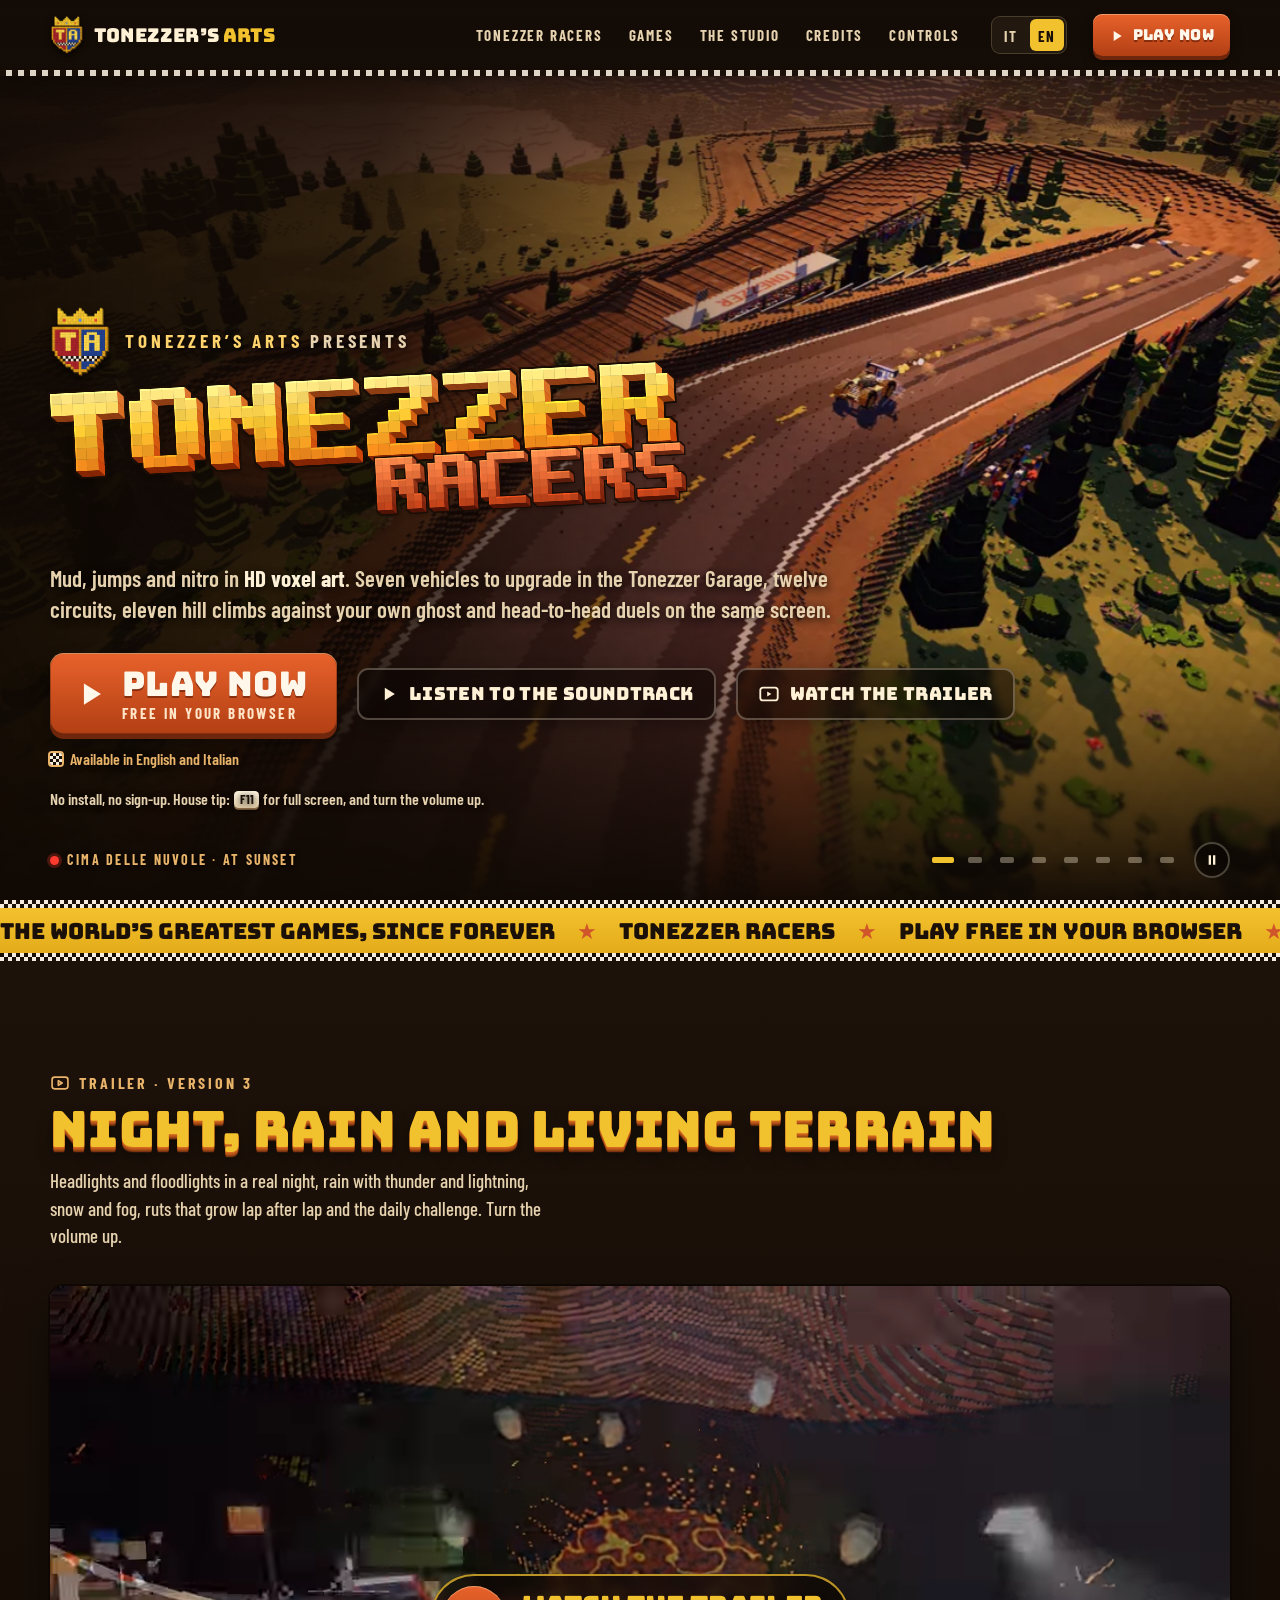
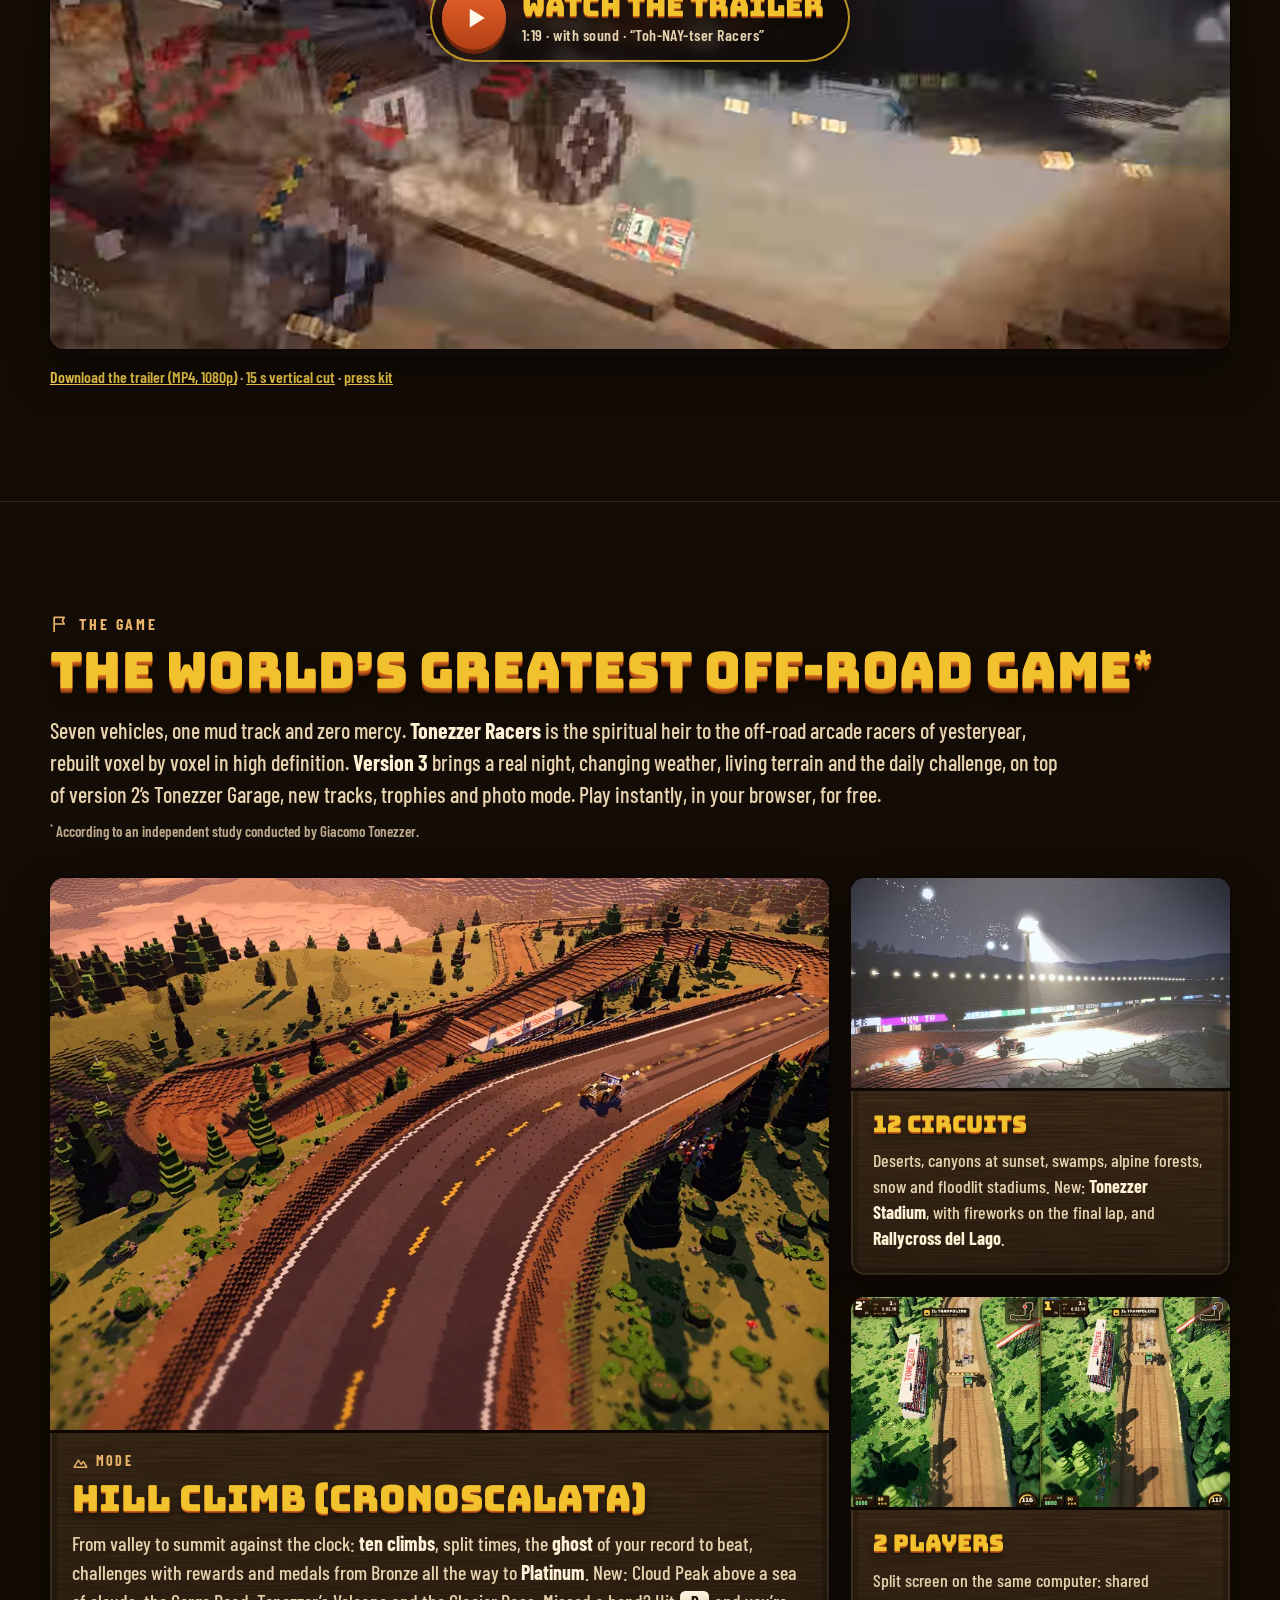
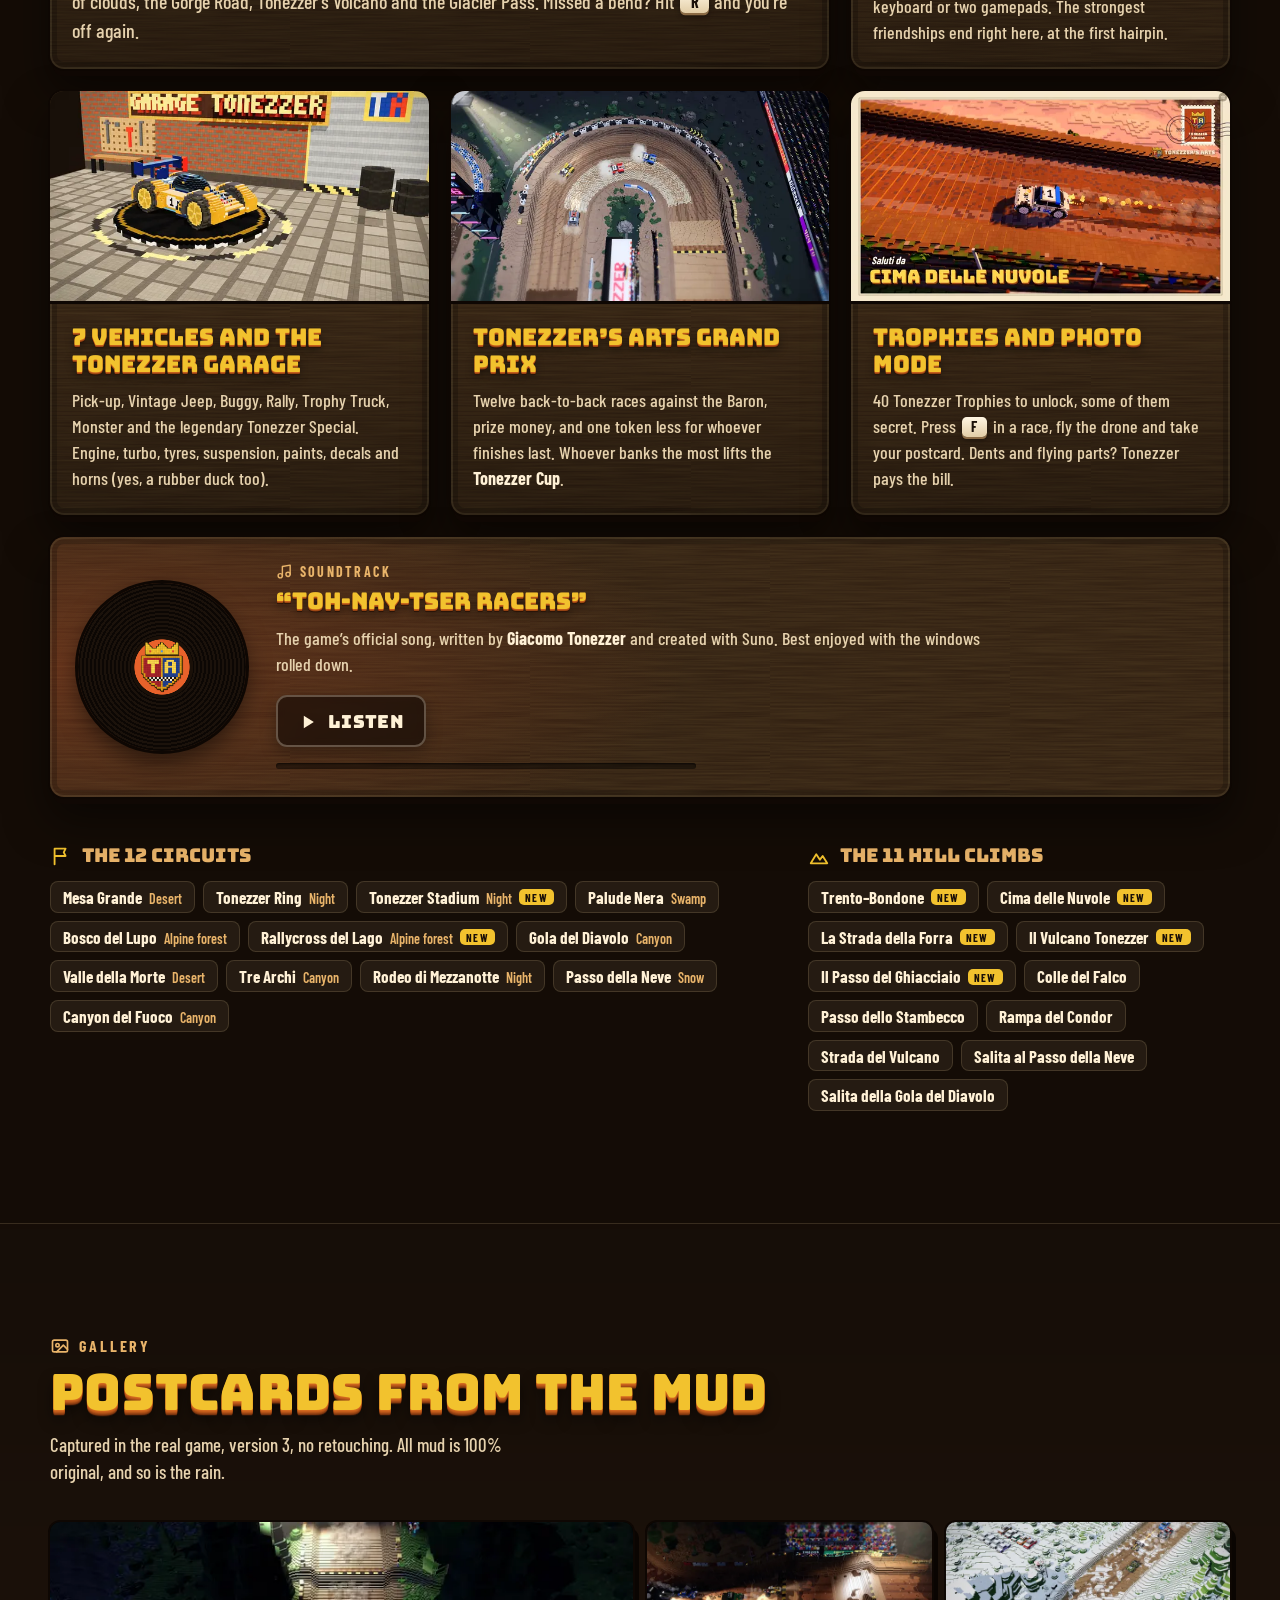
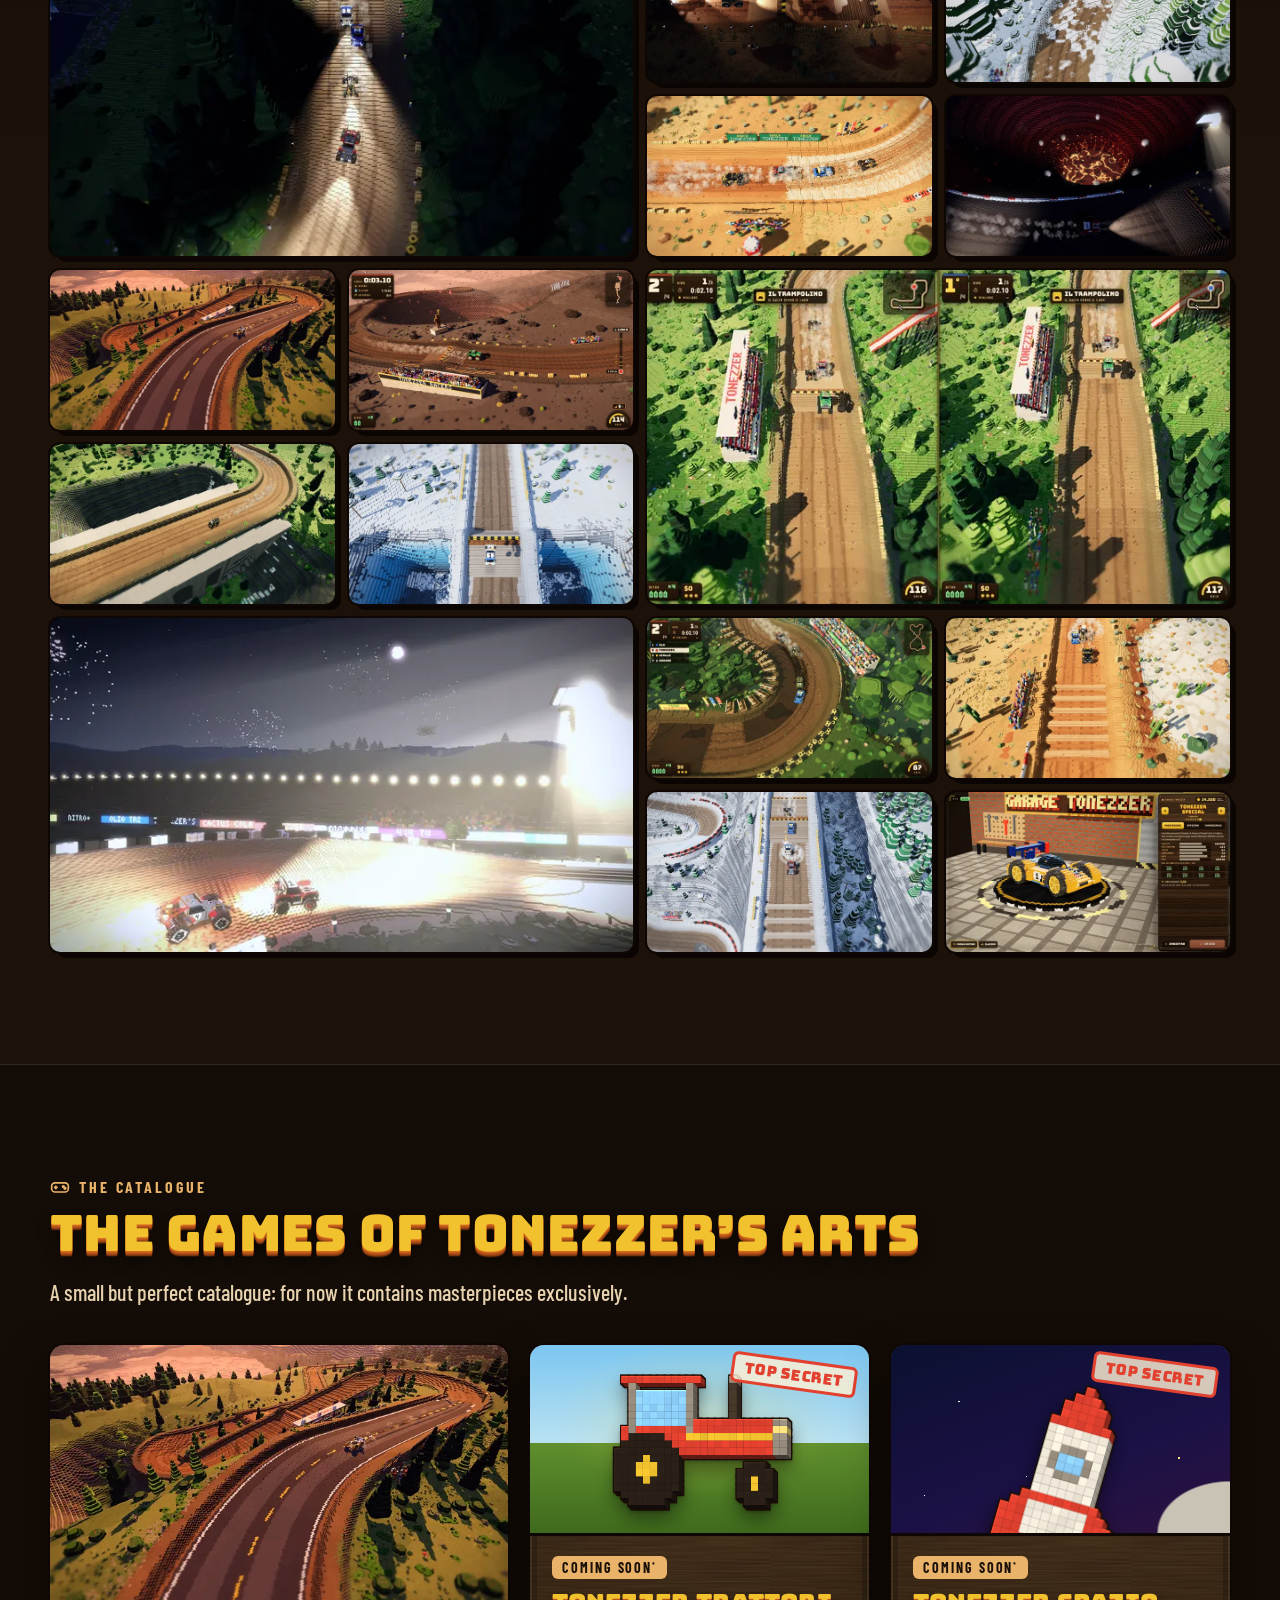
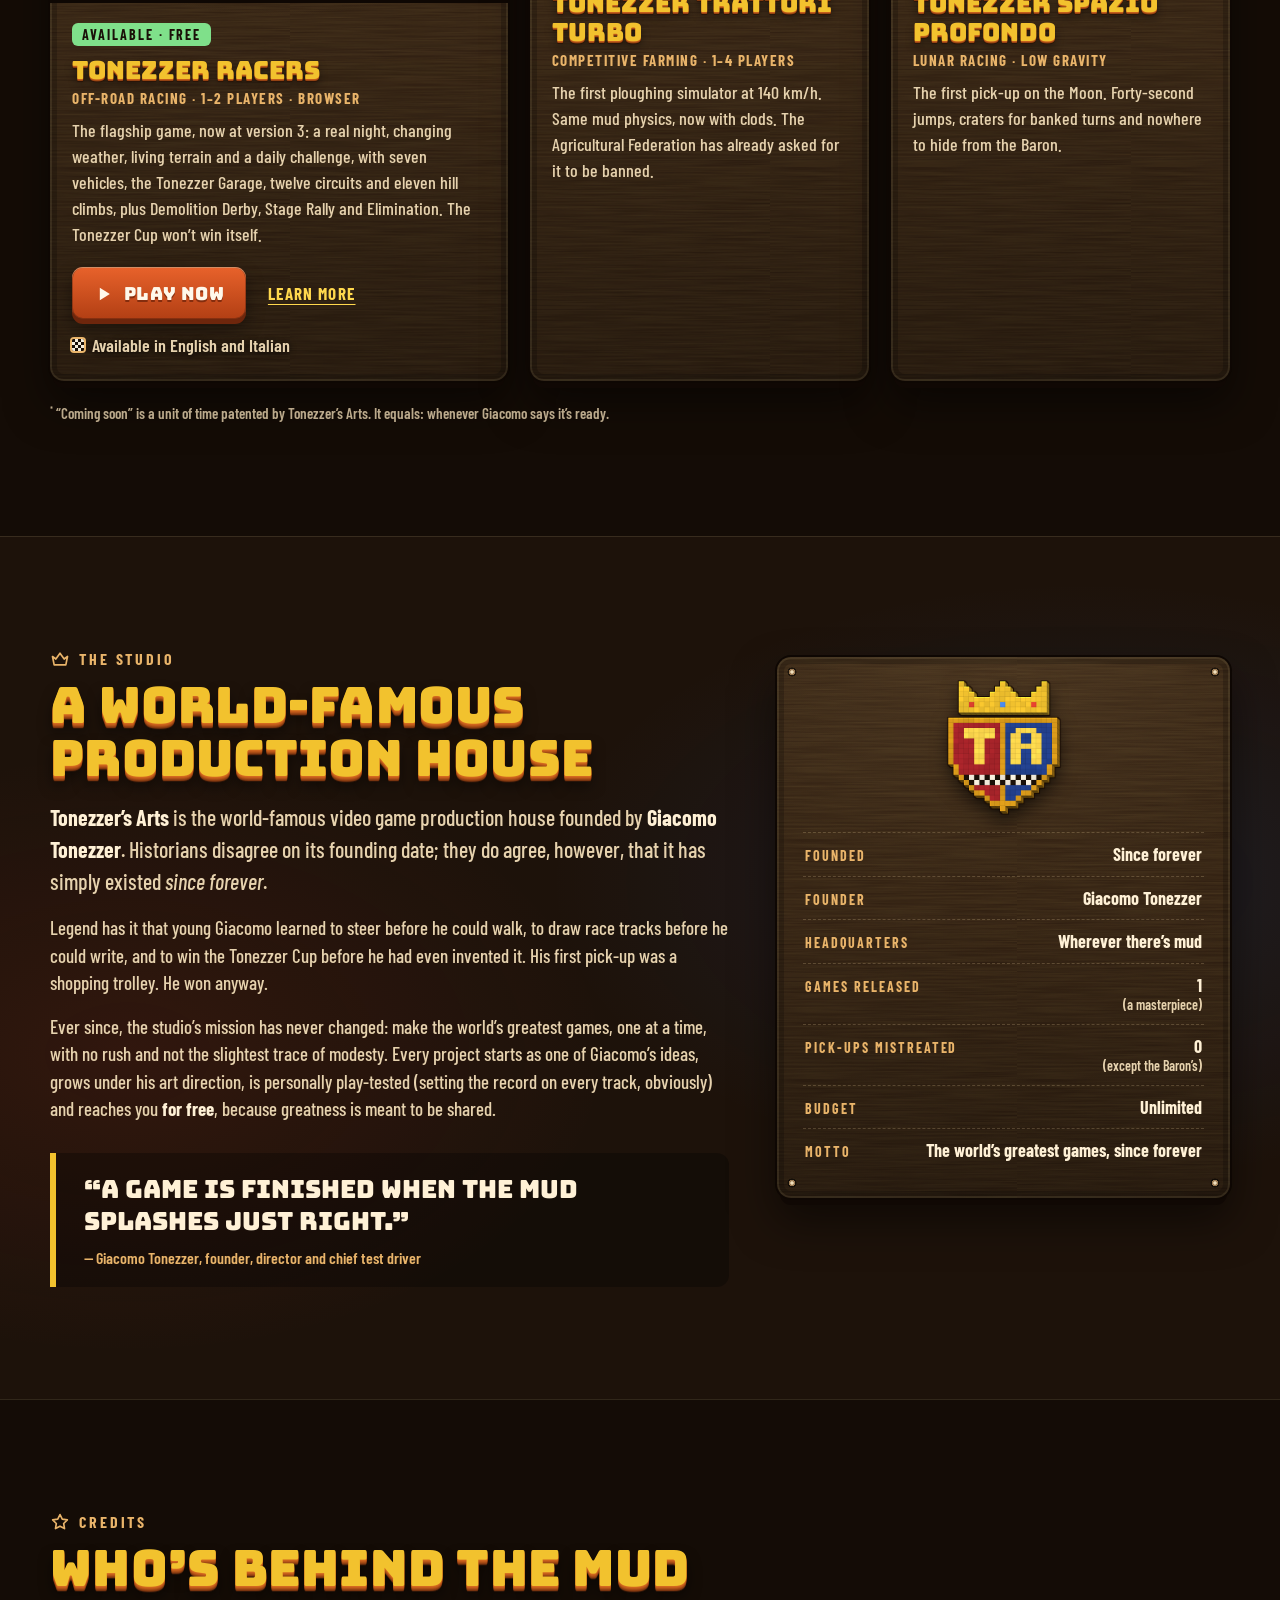
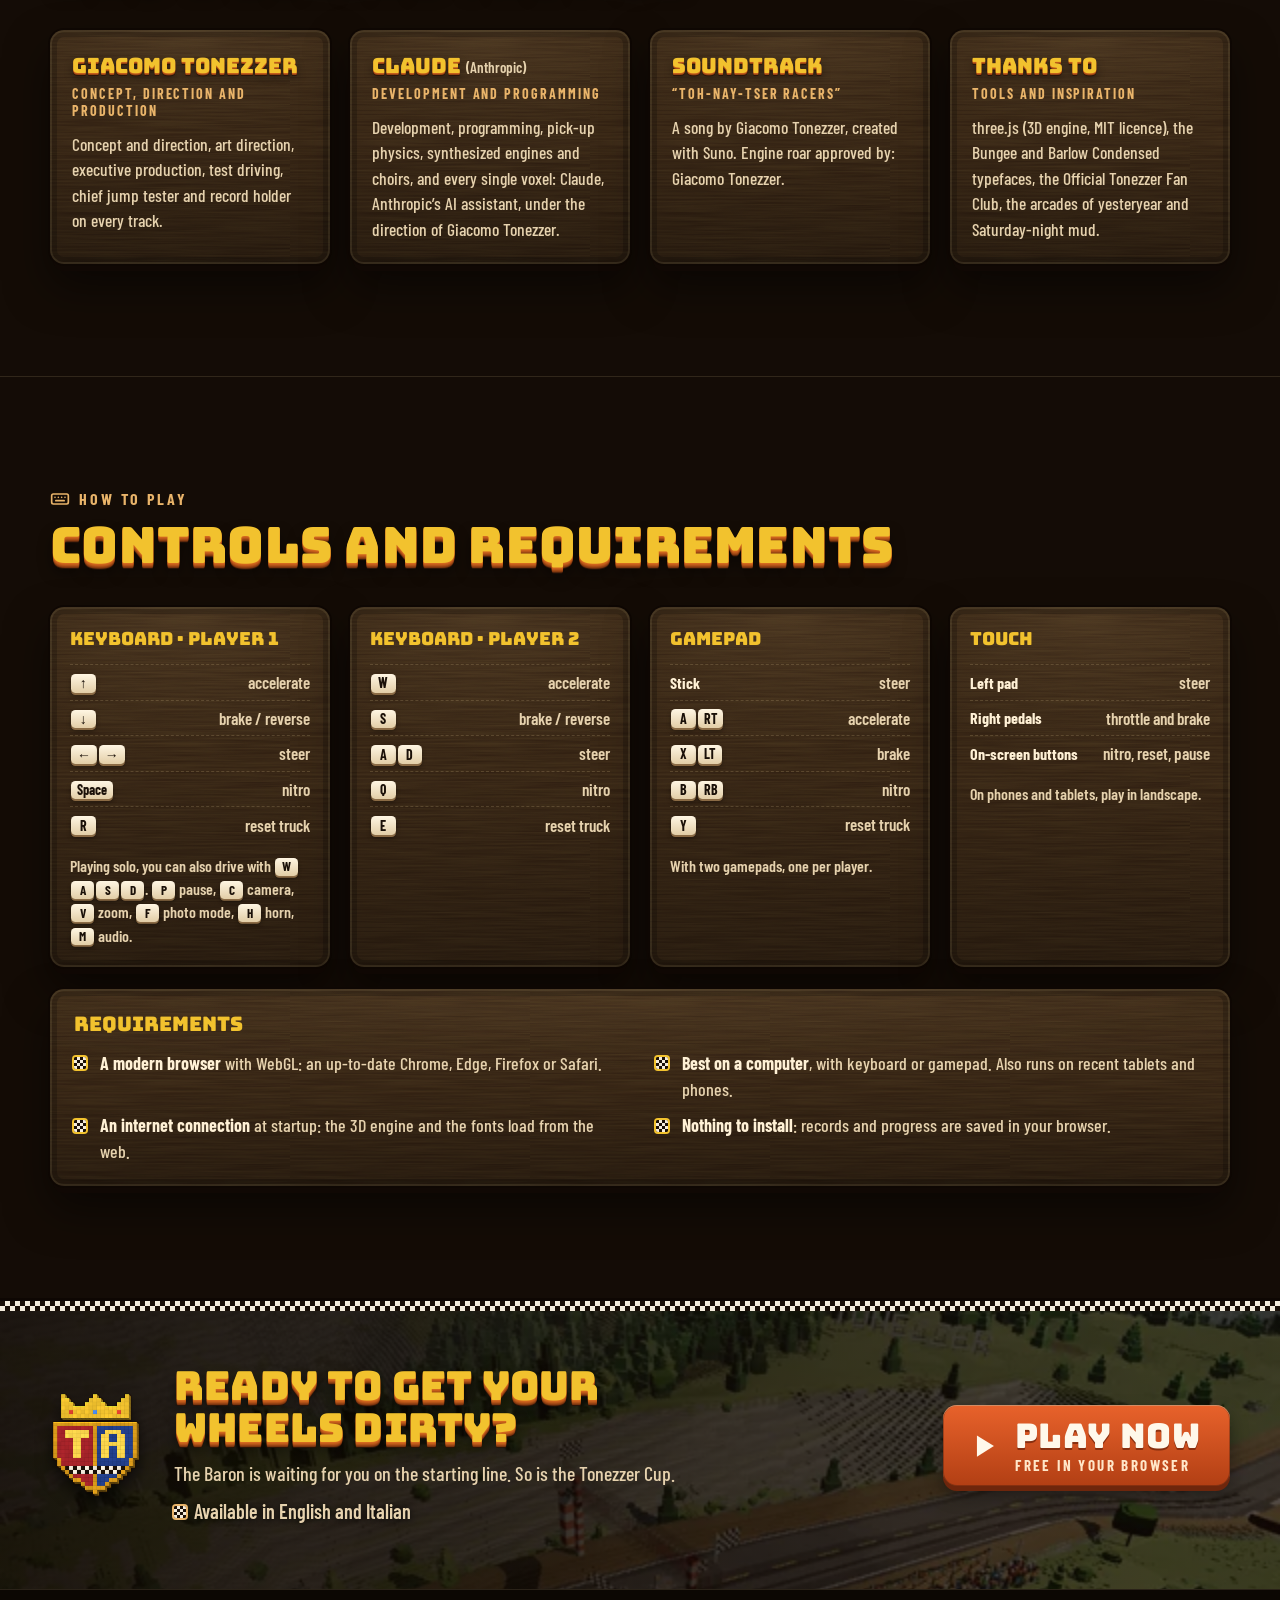
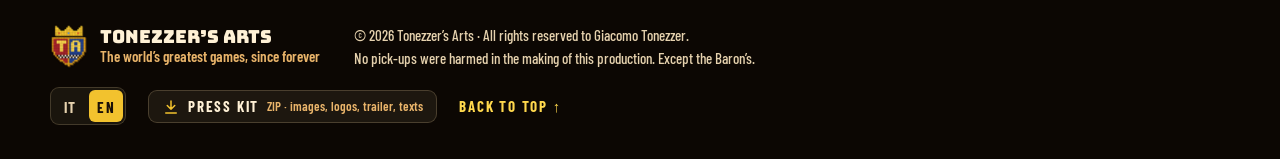
==== commit 179d4f1b: "Tonezzer Racers v3.4: Stage Rally, Elimination, online leaderboards, anonymous visit counter, smooth" ====
--- a/index.html
+++ b/index.html
@@ -271,7 +271,7 @@
           <p class="badge ok" data-i18n="c.avail">Disponibile · Gratis</p>
           <h3>Tonezzer Racers</h3>
           <p class="meta" data-i18n="c.meta">Corse off-road · 1–2 giocatori · Browser</p>
-          <p data-i18n="c.p">Il gioco di bandiera, ora alla versione 3: notte vera, meteo che cambia, terreno vivo e Sfida del giorno, con sette mezzi, il Garage Tonezzer, dodici circuiti e undici cronoscalate. La Coppa Tonezzer non si vince da sola.</p>
+          <p data-i18n="c.p">Il gioco di bandiera, ora alla versione 3: notte vera, meteo che cambia, terreno vivo e Sfida del giorno, con sette mezzi, il Garage Tonezzer, dodici circuiti e undici cronoscalate, più Demolition Derby, Rally a tappe ed Eliminazione. La Coppa Tonezzer non si vince da sola.</p>
           <div class="game-a"><a class="btn go" href="games/tonezzer-racers/"><svg class="ic" viewBox="0 0 24 24" aria-hidden="true"><path d="M7 4.5v15l12-7.5z"/></svg><span data-i18n="play">Gioca ora</span></a><a class="txt" href="#racers" data-i18n="c.more">Scopri di più</a></div>
           <p class="lang-note en-only" data-i18n="play.note">Il gioco è disponibile in italiano e in inglese.</p>
         </div>
@@ -462,6 +462,8 @@
   <button class="lb-n" type="button" data-lb="next" aria-label="Immagine successiva" data-i18n-attr="aria-label=lb.next">›</button>
 </dialog>
 <audio id="theme" preload="none" src="games/tonezzer-racers/music/theme.mp3"></audio>
+<script src="js/online-config.js" defer></script>
+<script src="js/visit.js" defer></script>
 <script src="js/site.js" defer></script>
 </body>
 </html>
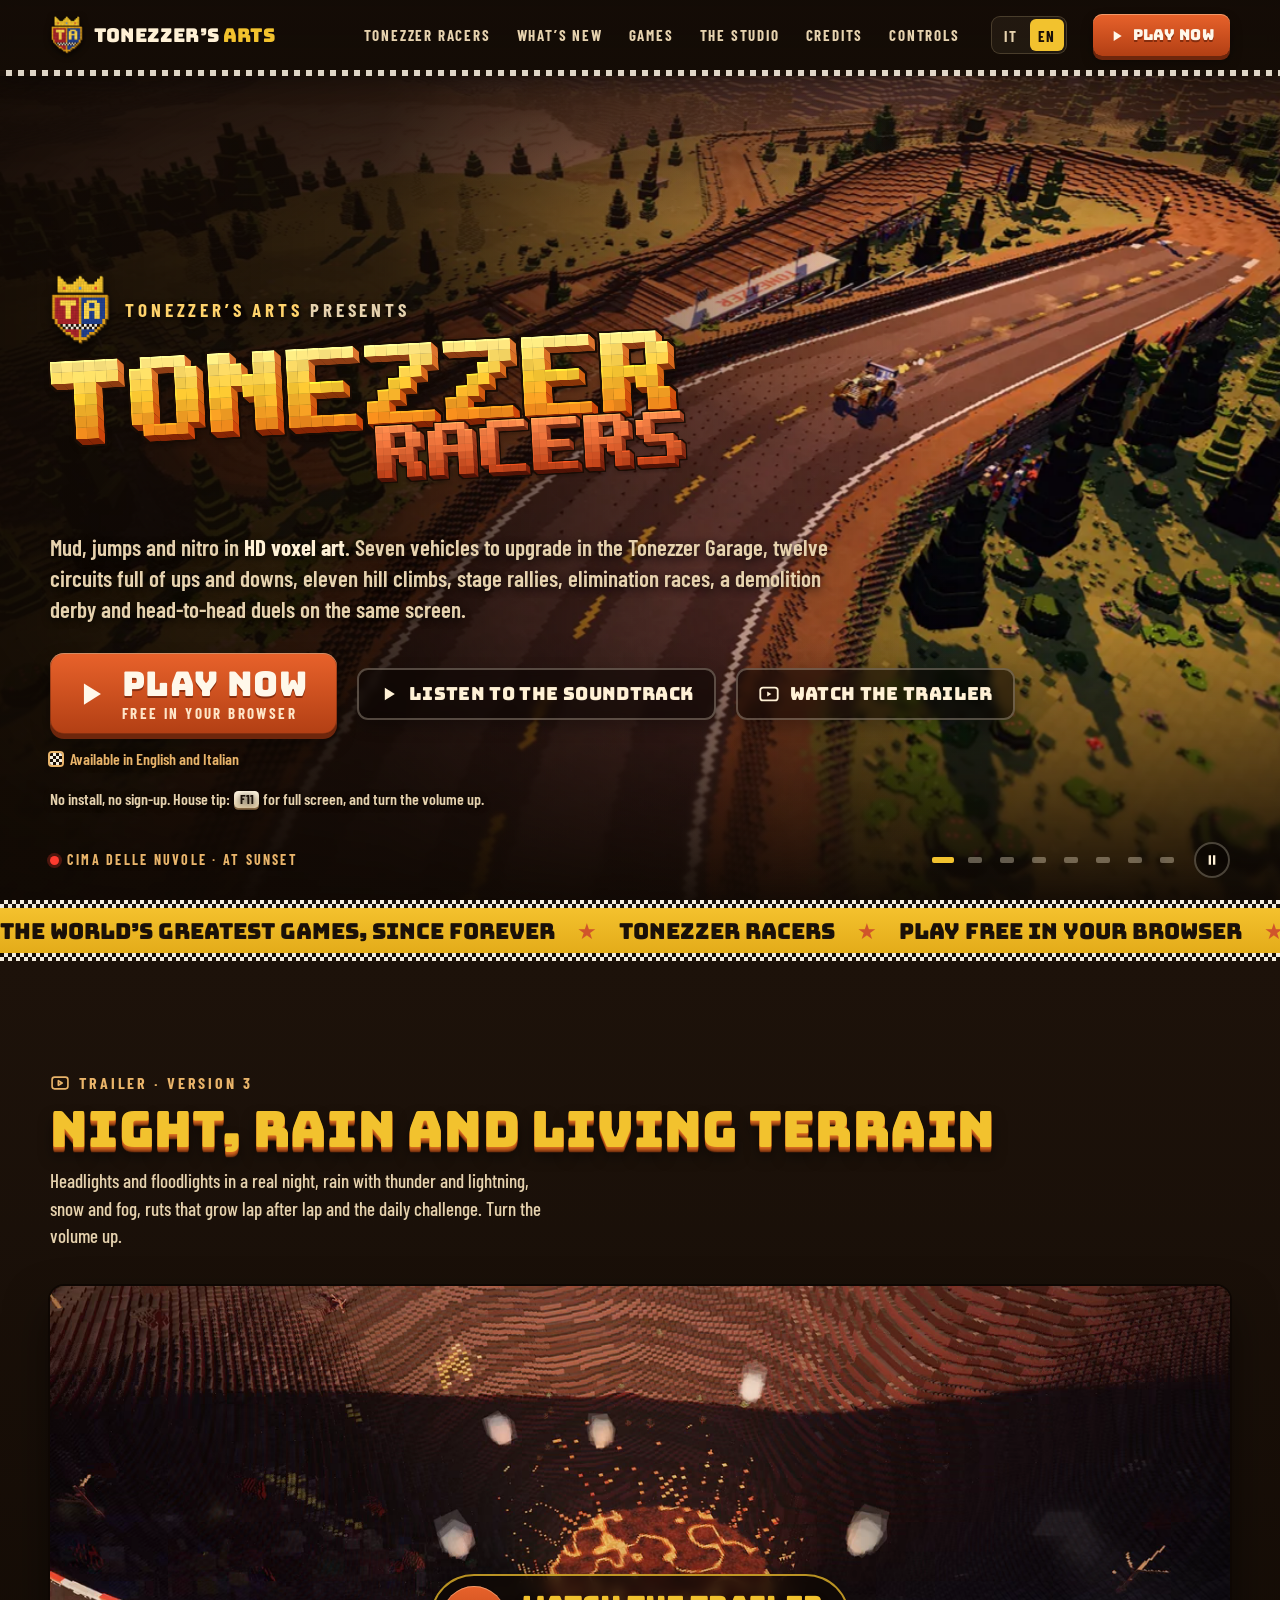
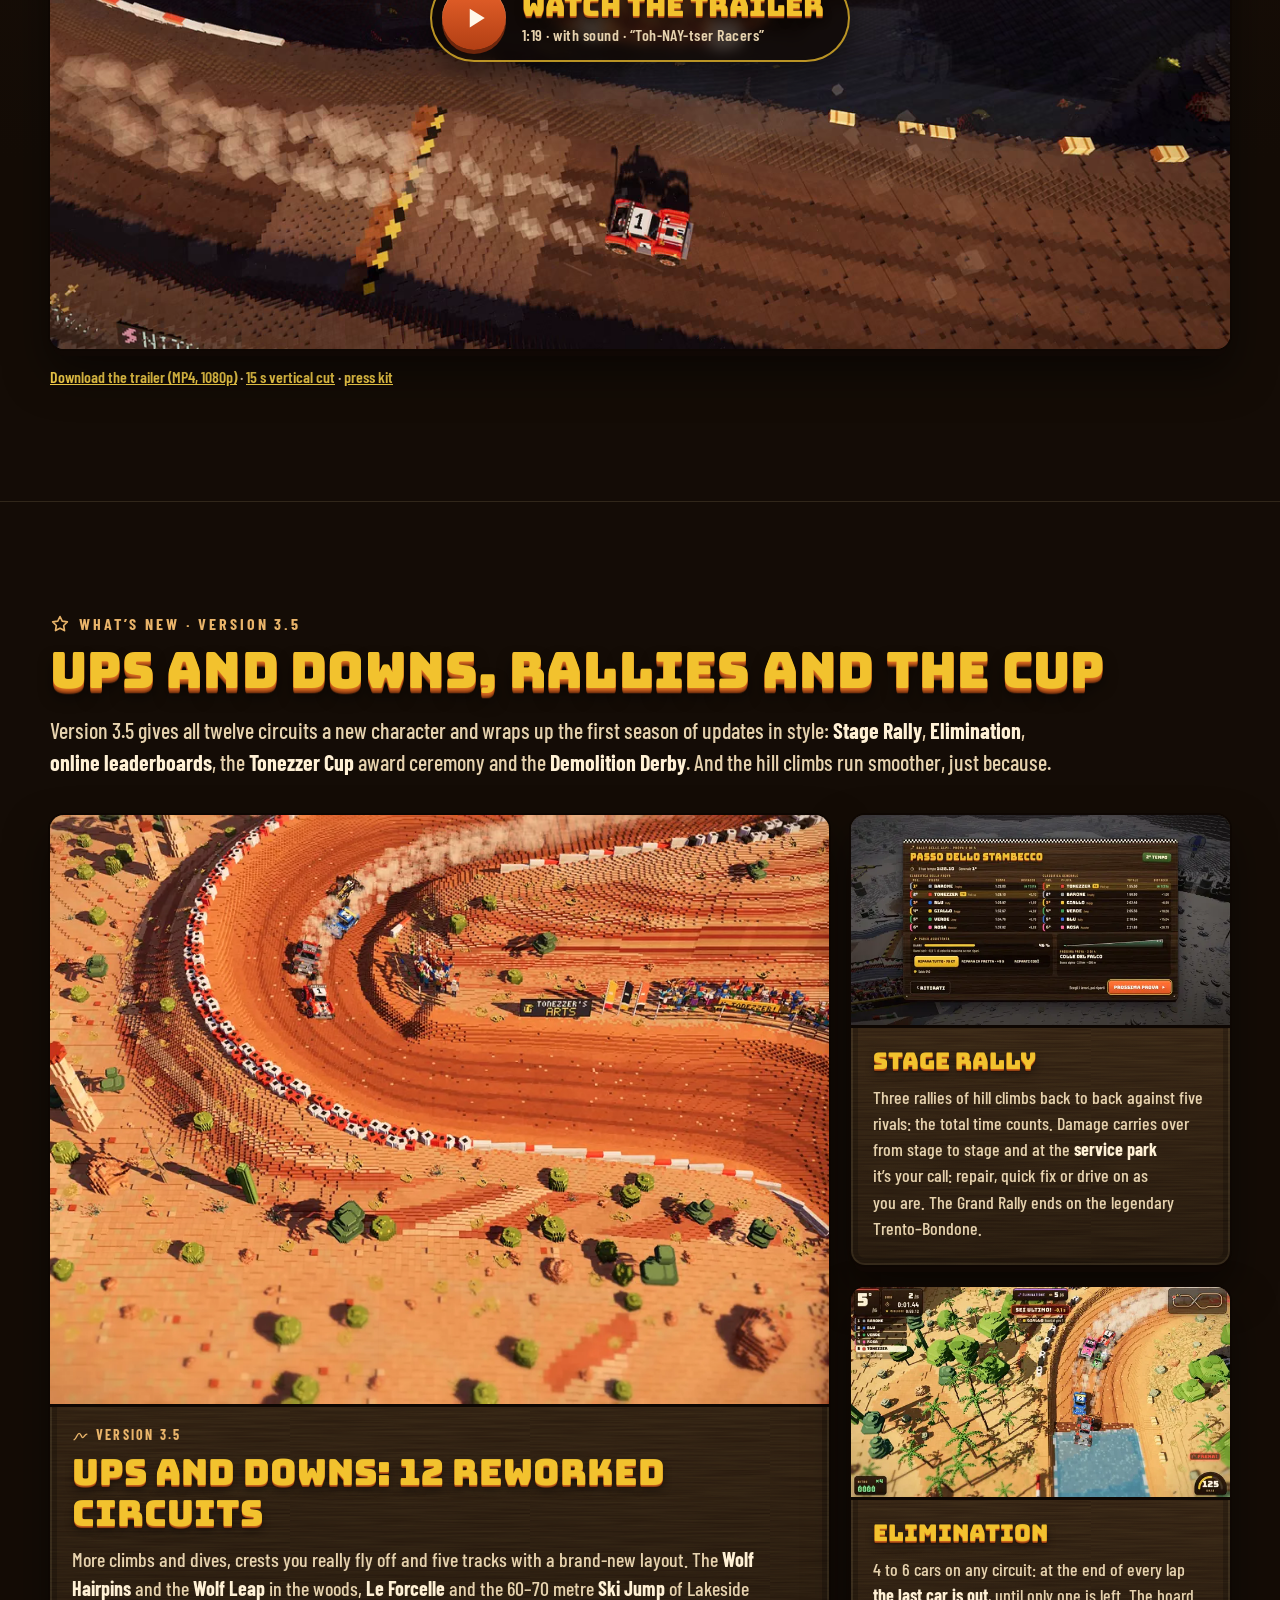
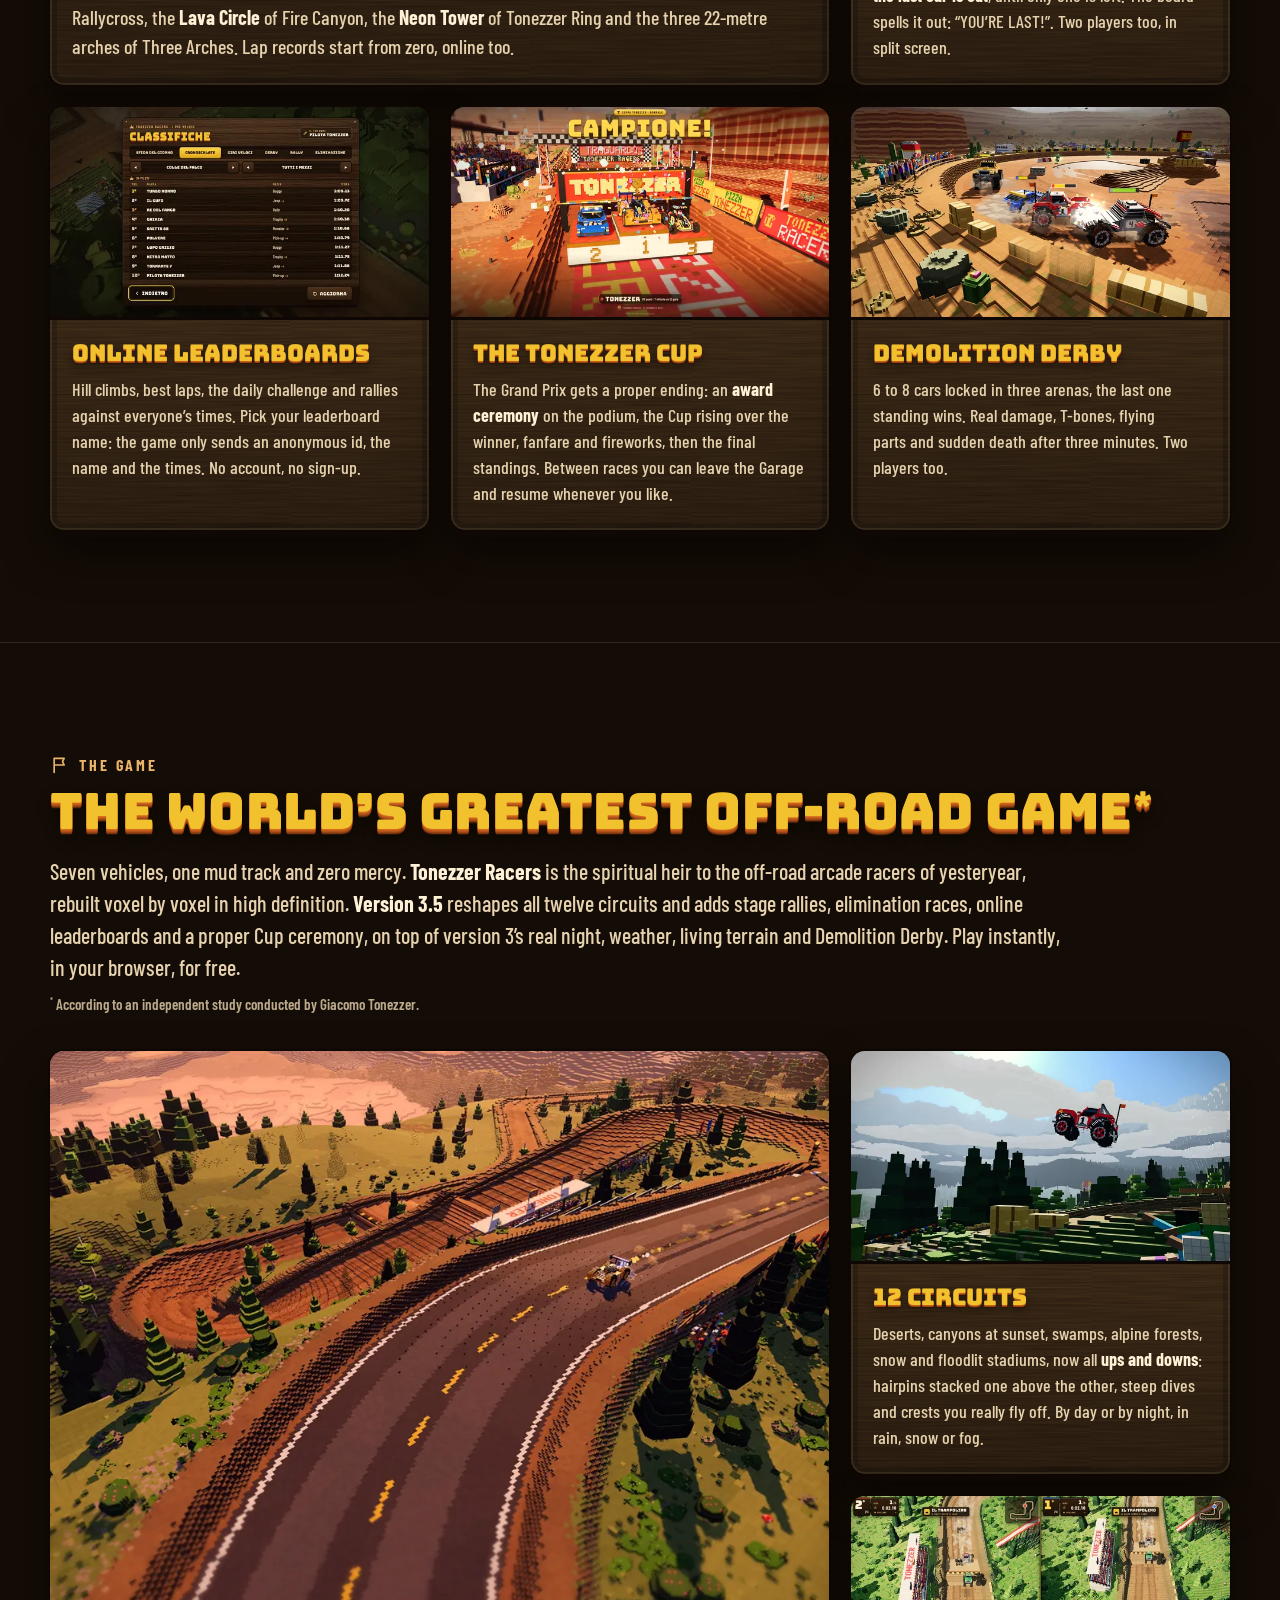
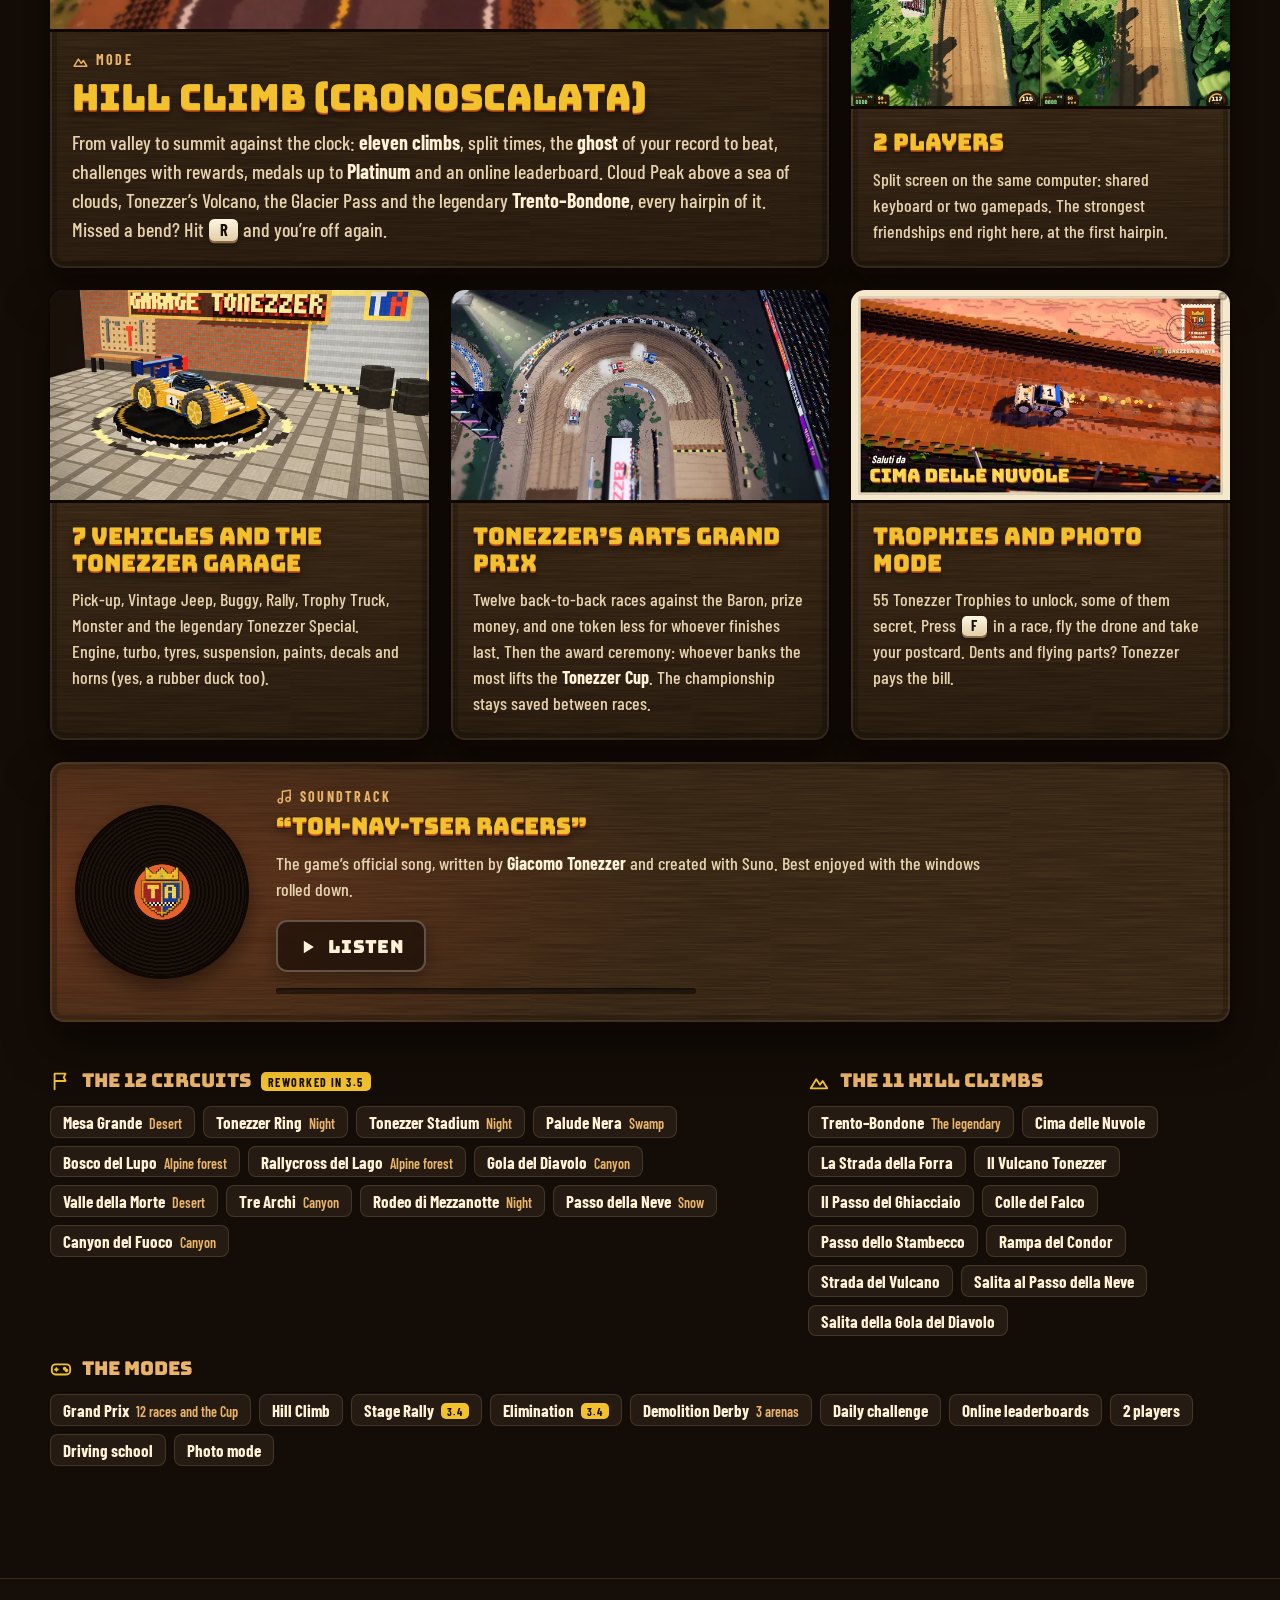
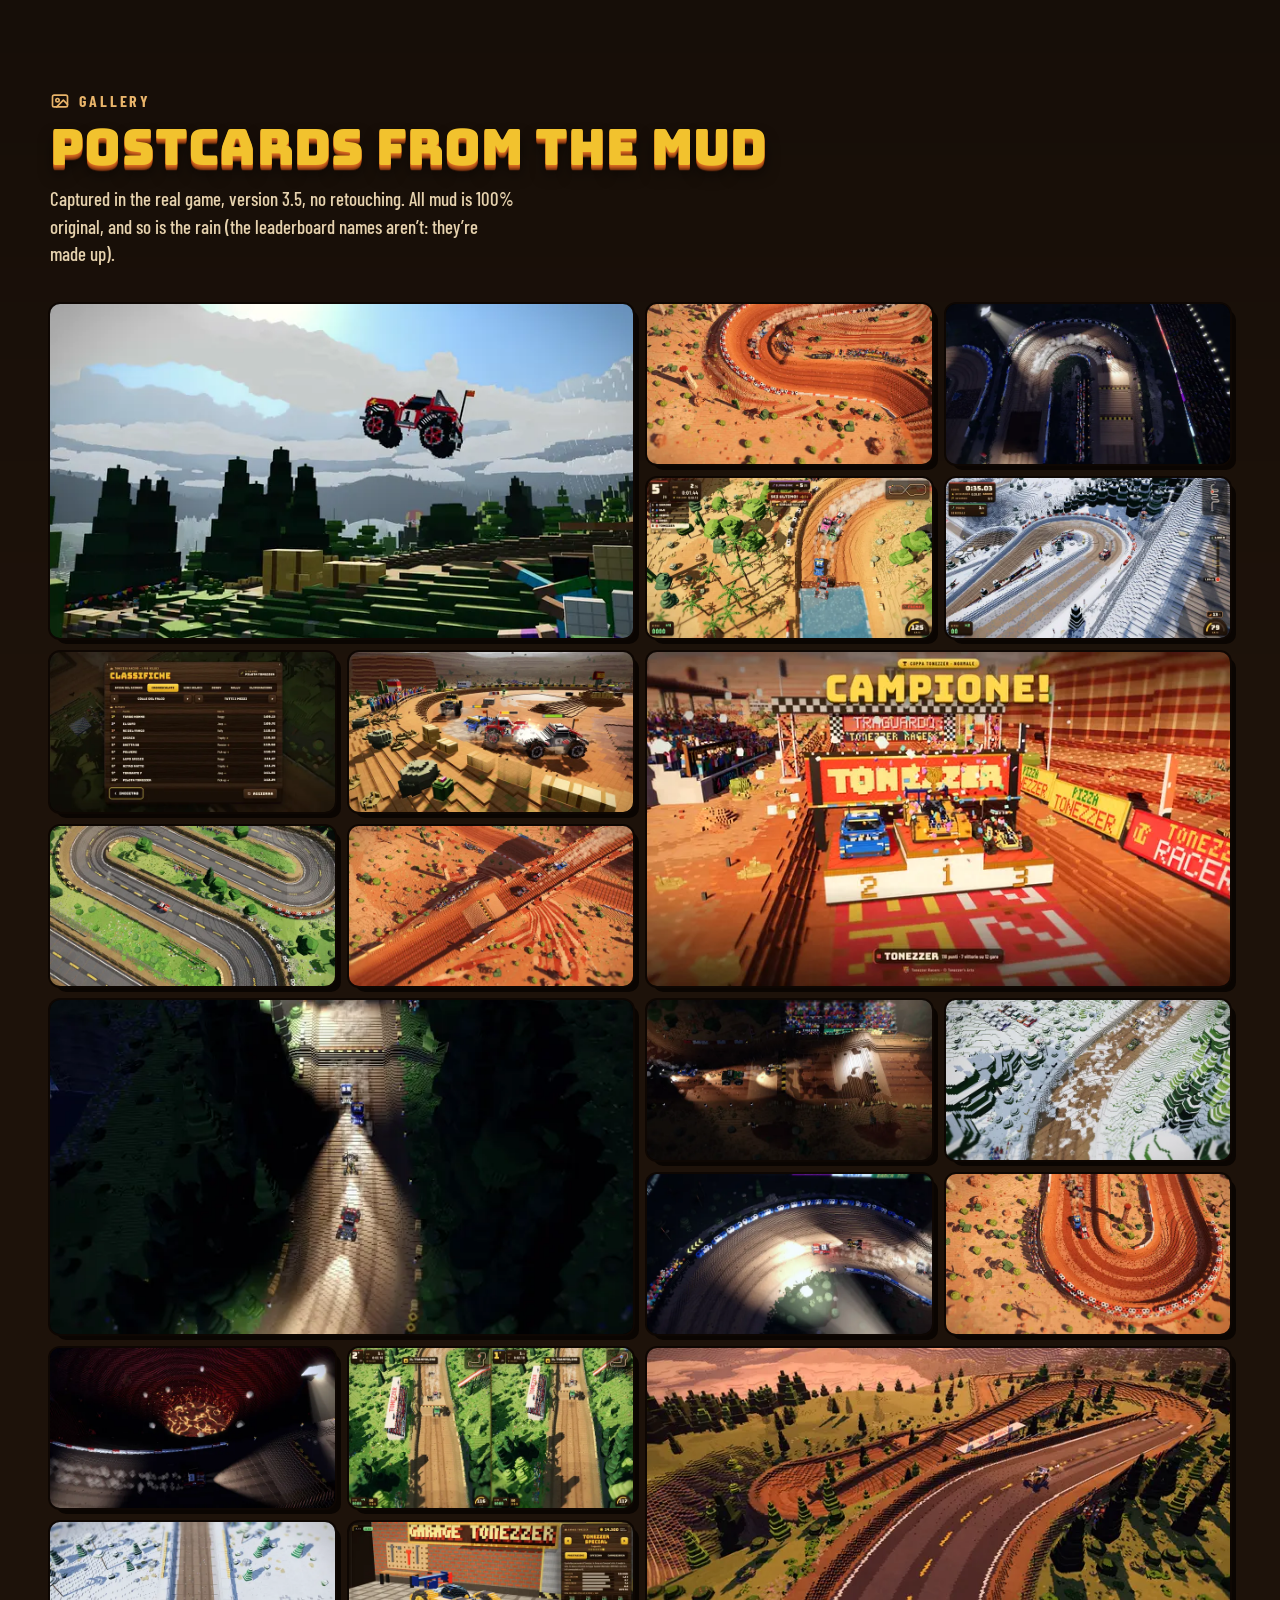
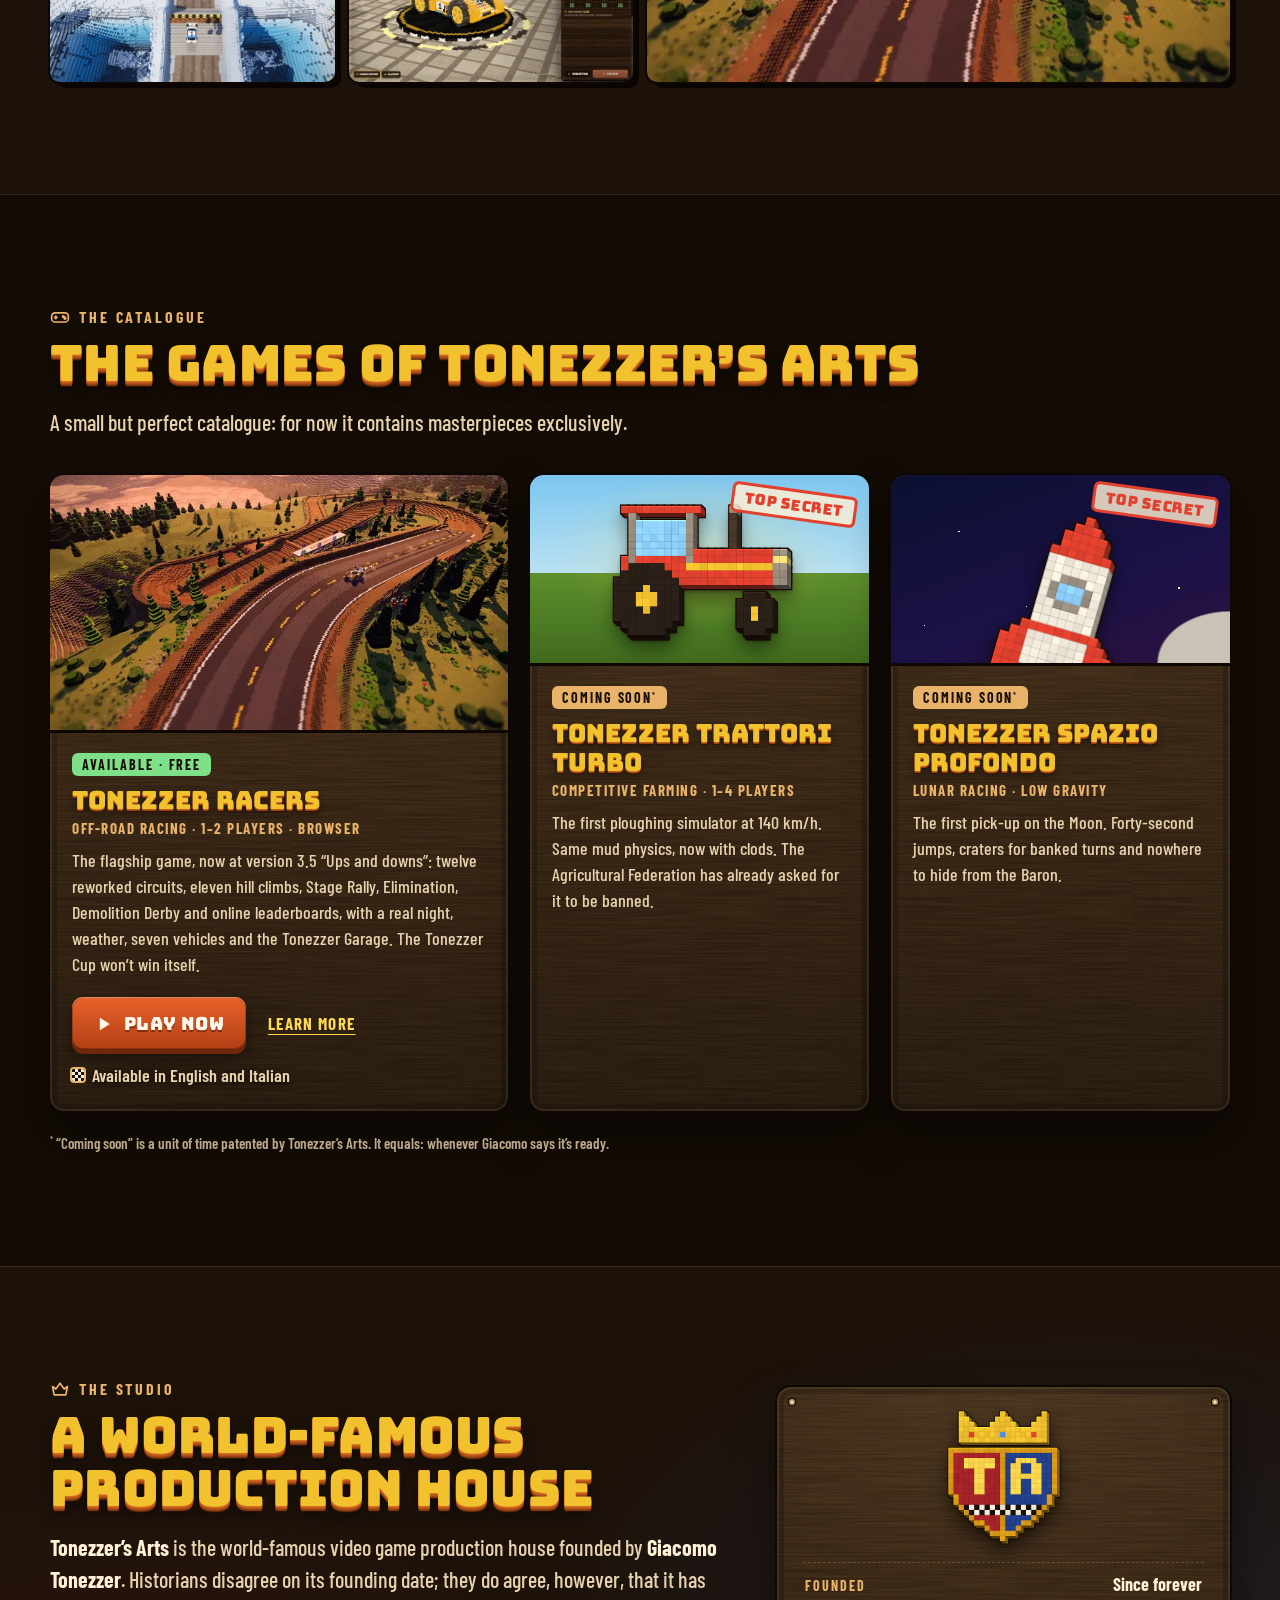
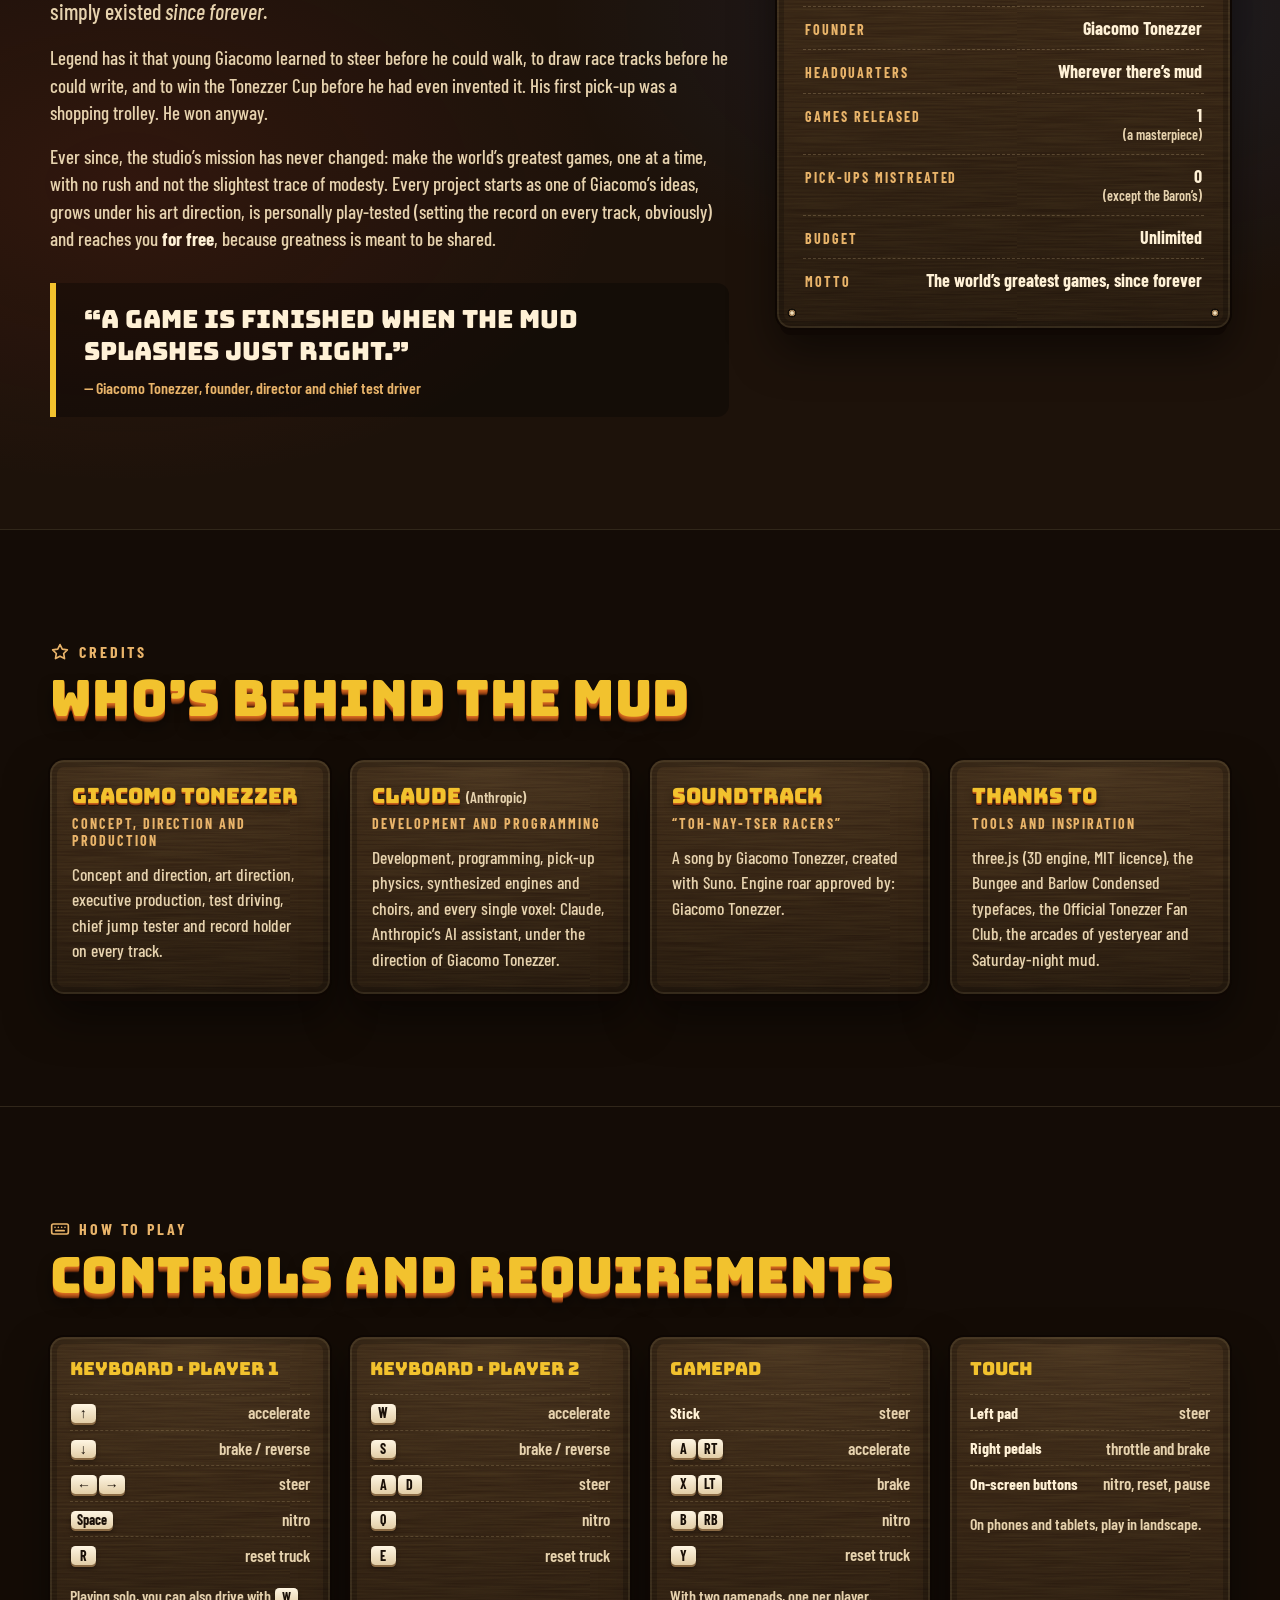
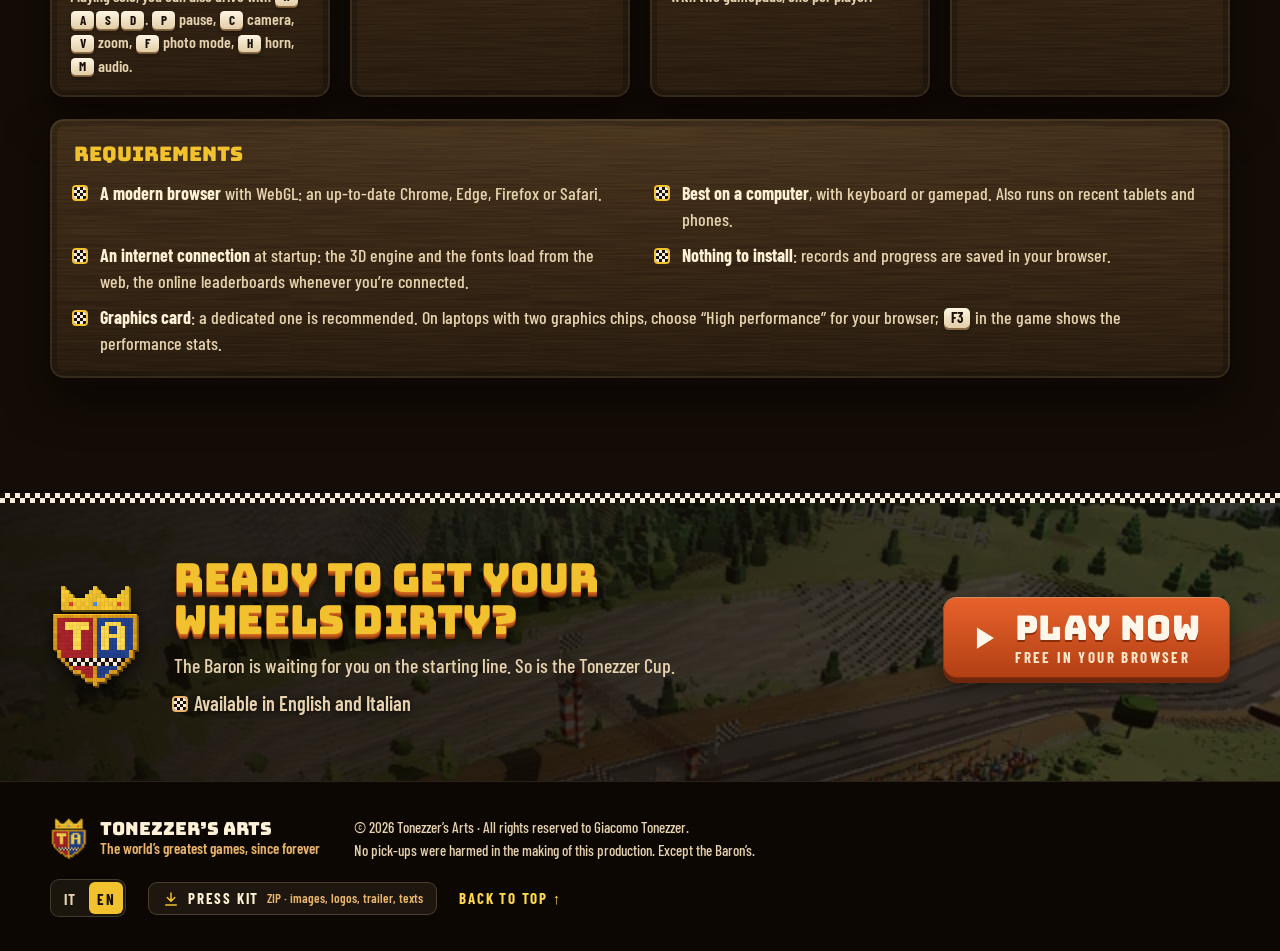
==== commit bf610835: "Site and press kit for v3.5: what's new section, modes, 20-image gallery, new hero and press kit scr" ====
--- a/index.html
+++ b/index.html
@@ -4,7 +4,7 @@
 <meta charset="utf-8">
 <meta name="viewport" content="width=device-width,initial-scale=1,viewport-fit=cover">
 <title data-i18n="meta.title">Tonezzer’s Arts — Giochi</title>
-<meta name="description" content="Tonezzer’s Arts, la celeberrima casa di produzione di Giacomo Tonezzer, presenta Tonezzer Racers v2: corse off-road in voxel art HD con 7 mezzi, il Garage Tonezzer, 12 circuiti, 11 cronoscalate, 47 trofei, modalità foto e 2 giocatori. Gratis nel browser, in italiano e in inglese." data-i18n-attr="content=meta.desc">
+<meta name="description" content="Tonezzer’s Arts, la celeberrima casa di produzione di Giacomo Tonezzer, presenta Tonezzer Racers 3.5: corse off-road in voxel art HD con 7 mezzi, il Garage Tonezzer, 12 circuiti tutti saliscendi, 11 cronoscalate, Rally a tappe, Eliminazione, Demolition Derby, classifiche online, 55 trofei, modalità foto e 2 giocatori. Gratis nel browser, in italiano e in inglese." data-i18n-attr="content=meta.desc">
 <meta name="author" content="Giacomo Tonezzer">
 <meta name="theme-color" content="#140c06">
 <link rel="alternate" hreflang="it" href="https://geppytonezzerarts.github.io/tonezzers-arts/?lang=it">
@@ -16,7 +16,7 @@
 <meta property="og:locale" content="it_IT" data-i18n-attr="content=meta.locale">
 <meta property="og:locale:alternate" content="en_US" data-i18n-attr="content=meta.localeAlt">
 <meta property="og:title" content="Tonezzer Racers — gioca gratis nel browser" data-i18n-attr="content=meta.ogTitle">
-<meta property="og:description" content="Corse off-road in voxel art HD, versione 3: notte vera, pioggia, neve e nebbia, terreno vivo e Sfida del giorno, con 7 mezzi, il Garage Tonezzer, 12 circuiti, 11 cronoscalate e 2 giocatori sullo stesso schermo. Da sempre, i migliori giochi del mondo." data-i18n-attr="content=meta.ogDesc">
+<meta property="og:description" content="Corse off-road in voxel art HD, versione 3.5 “Saliscendi”: 12 circuiti rinnovati, Rally a tappe, Eliminazione, Demolition Derby, classifiche online e la Coppa Tonezzer, con notte vera, meteo, 7 mezzi, il Garage Tonezzer, 11 cronoscalate e 2 giocatori sullo stesso schermo. Da sempre, i migliori giochi del mondo." data-i18n-attr="content=meta.ogDesc">
 <meta property="og:image" content="https://geppytonezzerarts.github.io/tonezzers-arts/img/og.jpg" data-i18n-attr="content=meta.ogImg">
 <meta property="og:image:width" content="1200">
 <meta property="og:image:height" content="630">
@@ -55,6 +55,7 @@
     </a>
     <nav class="nav" aria-label="Sezioni" data-i18n-attr="aria-label=nav.aria">
       <a href="#racers">Tonezzer Racers</a>
+      <a href="#novita" data-i18n="nav.new">Novità</a>
       <a href="#giochi" data-i18n="nav.games">Giochi</a>
       <a href="#studio" data-i18n="nav.studio">Lo studio</a>
       <a href="#crediti" data-i18n="nav.credits">Riconoscimenti</a>
@@ -74,11 +75,11 @@
   <div class="slides" id="slides" role="group" aria-roledescription="carosello" aria-label="Immagini di gioco di Tonezzer Racers" data-i18n-attr="aria-roledescription=hero.carousel;aria-label=hero.slidesAria">
     <figure class="slide on"><img src="img/v2-nuvole.webp" width="1280" height="720" alt="Cima delle Nuvole al tramonto: la Tonezzer Special sale verso la vetta sopra il mare di nuvole" data-i18n-attr="alt=s1.alt" fetchpriority="high"><figcaption data-i18n="s1.cap">Cima delle Nuvole · al tramonto</figcaption></figure>
     <figure class="slide"><img data-src="img/v2-vulcano.webp" width="1280" height="720" alt="Il Vulcano Tonezzer: il Monster Bestione corre sul bordo del cratere, con la tribuna e la statua di Tonezzer" data-i18n-attr="alt=s2.alt"><figcaption data-i18n="s2.cap">Il Vulcano Tonezzer · il cratere</figcaption></figure>
-    <figure class="slide"><img data-src="img/v2-stadium.webp" width="1280" height="720" alt="Tonezzer Stadium di notte: i fuochi d’artificio sopra la pista all’ultimo giro" data-i18n-attr="alt=s3.alt"><figcaption data-i18n="s3.cap">Tonezzer Stadium · notte e fuochi d’artificio</figcaption></figure>
+    <figure class="slide"><img data-src="img/n35-trampolino.webp" width="1280" height="720" alt="Rallycross del Lago: il pick-up in volo sul Trampolino, sessanta metri verso il lago" data-i18n-attr="alt=s3.alt"><figcaption data-i18n="s3.cap">Rallycross del Lago · il Trampolino</figcaption></figure>
     <figure class="slide"><img data-src="img/v2-ghiacciaio.webp" width="1280" height="720" alt="Il Passo del Ghiacciaio: il Rally Saetta salta il crepaccio tra le pareti di ghiaccio" data-i18n-attr="alt=s4.alt"><figcaption data-i18n="s4.cap">Il Passo del Ghiacciaio · il crepaccio</figcaption></figure>
-    <figure class="slide"><img data-src="img/v2-forra.webp" width="1280" height="720" alt="La Strada della Forra: la Jeep d’Epoca tra pareti di roccia, tornanti e il lago" data-i18n-attr="alt=s5.alt"><figcaption data-i18n="s5.cap">La Strada della Forra · la gola</figcaption></figure>
+    <figure class="slide"><img data-src="img/n35-coppa.webp" width="1280" height="720" alt="La premiazione del Gran Premio: tre auto sul podio e la Coppa Tonezzer che si alza sul vincitore" data-i18n-attr="alt=s5.alt"><figcaption data-i18n="s5.cap">Gran Premio · la Coppa Tonezzer</figcaption></figure>
     <figure class="slide"><img data-src="img/c-ring-neon.webp" width="1280" height="720" alt="Tonezzer Ring di notte: quattro pick-up in derapata sotto la Torre dei Neon e le tribune piene" data-i18n-attr="alt=s6.alt"><figcaption data-i18n="s6.cap">Tonezzer Ring · stadio di notte</figcaption></figure>
-    <figure class="slide"><img data-src="img/v2-palude.webp" width="1280" height="720" alt="Palude Nera: la Jeep d’Epoca e i rivali nel fango tra i cipressi" data-i18n-attr="alt=s7.alt"><figcaption data-i18n="s7.cap">Palude Nera · fango</figcaption></figure>
+    <figure class="slide"><img data-src="img/n35-girone.webp" width="1280" height="720" alt="Canyon del Fuoco: il gruppo scende nei tornanti del Girone di Lava, con il muro sopraelevato" data-i18n-attr="alt=s7.alt"><figcaption data-i18n="s7.cap">Canyon del Fuoco · il Girone di Lava</figcaption></figure>
     <figure class="slide"><img data-src="img/v2-neve.webp" width="1280" height="720" alt="Passo della Neve: il Rally Saetta in volo sul trampolino innevato" data-i18n-attr="alt=s8.alt"><figcaption data-i18n="s8.cap">Passo della Neve · neve</figcaption></figure>
   </div>
   <div class="hero-shade" aria-hidden="true"></div>
@@ -88,7 +89,7 @@
       <img class="lg1" src="img/logo-tonezzer.png" width="1254" height="198" alt="Tonezzer">
       <img class="lg2" src="img/logo-racers.png" width="946" height="198" alt="Racers">
     </h1>
-    <p class="tagline" data-i18n="hero.tagline">Fango, salti e nitro in <b>voxel art HD</b>. Sette mezzi da potenziare nel Garage Tonezzer, dodici circuiti, undici cronoscalate contro il tuo fantasma e sfide a due sullo stesso schermo.</p>
+    <p class="tagline" data-i18n="hero.tagline">Fango, salti e nitro in <b>voxel art HD</b>. Sette mezzi da potenziare nel Garage Tonezzer, dodici circuiti tutti saliscendi, undici cronoscalate, rally a tappe, eliminazione, derby e sfide a due sullo stesso schermo.</p>
     <div class="cta">
       <a class="btn go xl" href="games/tonezzer-racers/">
         <svg class="ic" viewBox="0 0 24 24" aria-hidden="true"><path d="M7 4.5v15l12-7.5z"/></svg>
@@ -116,7 +117,7 @@
 </section>
 
 <div class="ticker" aria-hidden="true"><div class="ticker-in">
-  <span data-i18n="motto">Da sempre, i migliori giochi del mondo</span><span>Tonezzer Racers</span><span data-i18n="tick.free">Gioca gratis nel browser</span><span data-i18n="cup">Coppa Tonezzer</span><span data-i18n="motto">Da sempre, i migliori giochi del mondo</span><span>Tonezzer Racers</span><span data-i18n="tick.free">Gioca gratis nel browser</span><span data-i18n="cup">Coppa Tonezzer</span>
+  <span data-i18n="motto">Da sempre, i migliori giochi del mondo</span><span>Tonezzer Racers</span><span data-i18n="tick.free">Gioca gratis nel browser</span><span data-i18n="cup">Coppa Tonezzer</span><span data-i18n="tick.v35">Versione 3.5 · Saliscendi</span><span data-i18n="motto">Da sempre, i migliori giochi del mondo</span><span>Tonezzer Racers</span><span data-i18n="tick.free">Gioca gratis nel browser</span><span data-i18n="cup">Coppa Tonezzer</span><span data-i18n="tick.v35">Versione 3.5 · Saliscendi</span>
 </div></div>
 
 <!-- ============ TRAILER ============ -->
@@ -138,13 +139,69 @@
   </div>
 </section>
 
+<!-- ============ WHAT'S NEW (v3.5) ============ -->
+<section class="sec" id="novita" aria-labelledby="novita-h">
+  <div class="wrap">
+    <header class="sec-h">
+      <p class="kicker"><svg class="ic" viewBox="0 0 24 24" aria-hidden="true"><path d="M12 3l2.7 5.6 6.1.9-4.4 4.3 1 6.1L12 17l-5.4 2.9 1-6.1-4.4-4.3 6.1-.9z"/></svg><span data-i18n="n.kicker">Novità · versione 3.5</span></p>
+      <h2 id="novita-h" data-i18n="n.h">Saliscendi, rally e la Coppa</h2>
+      <p class="lead" data-i18n="n.lead">La versione 3.5 cambia carattere ai dodici circuiti e chiude in bellezza la prima stagione di aggiornamenti: <b>Rally a tappe</b>, <b>Eliminazione</b>, <b>classifiche online</b>, la premiazione della <b>Coppa Tonezzer</b> e il <b>Demolition Derby</b>. E le cronoscalate girano più fluide, tanto per gradire.</p>
+    </header>
+    <div class="feats">
+      <article class="feat big">
+        <img src="img/n35-girone-640.webp" srcset="img/n35-girone-640.webp 640w, img/n35-girone.webp 1280w" sizes="(min-width: 1080px) 760px, 100vw" width="1280" height="720" loading="lazy" alt="Canyon del Fuoco: il gruppo nei tornanti in discesa del Girone di Lava" data-i18n-attr="alt=n1.alt">
+        <div class="feat-t">
+          <p class="tag"><svg class="ic" viewBox="0 0 24 24" aria-hidden="true"><path d="M3 18c3 0 4-9 7-9s3 6 5 6 3-5 6-5"/></svg><span data-i18n="n1.tag">Versione 3.5</span></p>
+          <h3 data-i18n="n1.h">Saliscendi: 12 circuiti rinnovati</h3>
+          <p data-i18n="n1.p">Più salite e picchiate, dossi da cui si vola davvero e cinque piste con un tracciato nuovo. I <b>Tornanti</b> e il <b>Salto del Lupo</b> nel bosco, <b>Le Forcelle</b> e il <b>Trampolino</b> da 60–70 metri del Rallycross del Lago, il <b>Girone di Lava</b> del Canyon del Fuoco, la <b>Torre dei Neon</b> del Tonezzer Ring e i tre archi alti 22 metri di Tre Archi. I record sul giro ripartono da zero, anche online.</p>
+        </div>
+      </article>
+      <article class="feat">
+        <img src="img/n35-rally-640.webp" width="640" height="360" loading="lazy" alt="Il parco assistenza del Rally a tappe: tempi della prova, classifica generale e la scelta delle riparazioni" data-i18n-attr="alt=n2.alt">
+        <div class="feat-t">
+          <h3 data-i18n="n2.h">Rally a tappe</h3>
+          <p data-i18n="n2.p">Tre rally di cronoscalate in fila contro cinque rivali: conta la somma dei tempi. I danni restano da una prova all’altra e al <b>parco assistenza</b> decidi tu: riparare, riparare in fretta o ripartire così. Il Gran Rally finisce sulla leggendaria Trento–Bondone.</p>
+        </div>
+      </article>
+      <article class="feat">
+        <img src="img/n35-elim-640.webp" width="640" height="360" loading="lazy" alt="Eliminazione a Mesa Grande: il gruppo sul traguardo e l’avviso SEI ULTIMO sul tabellone" data-i18n-attr="alt=n3.alt">
+        <div class="feat-t">
+          <h3 data-i18n="n3.h">Eliminazione</h3>
+          <p data-i18n="n3.p">Da 4 a 6 auto su qualsiasi circuito: alla fine di ogni giro <b>l’ultimo è fuori</b>, finché ne resta uno solo. Il tabellone te lo dice chiaro: «SEI ULTIMO!». Anche in due, a schermo diviso.</p>
+        </div>
+      </article>
+      <article class="feat">
+        <img src="img/n35-classifiche-640.webp" width="640" height="360" loading="lazy" alt="La pagina Classifiche: i tempi migliori dei giocatori di tutto il mondo" data-i18n-attr="alt=n4.alt">
+        <div class="feat-t">
+          <h3 data-i18n="n4.h">Classifiche online</h3>
+          <p data-i18n="n4.p">Cronoscalate, giri veloci, Sfida del giorno e rally contro i tempi di tutti i giocatori. Scegli il tuo nome in classifica: il gioco invia solo un codice anonimo, il nome e i tempi. Niente account, niente registrazione.</p>
+        </div>
+      </article>
+      <article class="feat">
+        <img src="img/n35-coppa-640.webp" width="640" height="360" loading="lazy" alt="La premiazione della Coppa Tonezzer sul podio, con coriandoli e fuochi d’artificio" data-i18n-attr="alt=n5.alt">
+        <div class="feat-t">
+          <h3 data-i18n="n5.h">La Coppa Tonezzer</h3>
+          <p data-i18n="n5.p">Il Gran Premio ha una fine degna: <b>premiazione</b> sul podio, la Coppa che si alza sul vincitore, fanfara e fuochi d’artificio, poi la classifica finale. Tra una gara e l’altra puoi uscire dal Garage e riprendere quando vuoi.</p>
+        </div>
+      </article>
+      <article class="feat">
+        <img src="img/n35-derby-640.webp" width="640" height="360" loading="lazy" alt="Demolition Derby nella Fossa del Fango: otto auto ammaccate si scontrano nell’arena" data-i18n-attr="alt=n6.alt">
+        <div class="feat-t">
+          <h3>Demolition Derby</h3>
+          <p data-i18n="n6.p">Da 6 a 8 auto chiuse in tre arene, l’ultimo che resta in piedi vince. Danni veri, colpi a T, pezzi che volano e morte improvvisa dopo tre minuti. Anche in due.</p>
+        </div>
+      </article>
+    </div>
+  </div>
+</section>
+
 <!-- ============ TONEZZER RACERS ============ -->
 <section class="sec" id="racers" aria-labelledby="racers-h">
   <div class="wrap">
     <header class="sec-h">
       <p class="kicker"><svg class="ic" viewBox="0 0 24 24" aria-hidden="true"><path d="M5 21V4M5 4h12l-2 4 2 4H5"/></svg><span data-i18n="r.kicker">Il gioco</span></p>
       <h2 id="racers-h" data-i18n="r.h">Il miglior gioco off-road del mondo<sup>*</sup></h2>
-      <p class="lead" data-i18n="r.lead">Sette mezzi, una pista di fango e nessuna pietà. <b>Tonezzer Racers</b> è l’erede spirituale delle corse off-road da sala giochi di una volta, ricostruito voxel per voxel in alta definizione. La <b>versione 3</b> porta la notte vera, il meteo che cambia, il terreno vivo e la Sfida del giorno, dopo il Garage Tonezzer, le nuove piste, i trofei e la modalità foto della versione 2. Si gioca subito, nel browser, gratis.</p>
+      <p class="lead" data-i18n="r.lead">Sette mezzi, una pista di fango e nessuna pietà. <b>Tonezzer Racers</b> è l’erede spirituale delle corse off-road da sala giochi di una volta, ricostruito voxel per voxel in alta definizione. La <b>versione 3.5</b> rimodella i dodici circuiti e aggiunge rally a tappe, eliminazione, classifiche online e la Coppa con premiazione, dopo la notte vera, il meteo, il terreno vivo e il Demolition Derby della versione 3. Si gioca subito, nel browser, gratis.</p>
       <p class="fine" data-i18n="r.fine"><sup>*</sup> Secondo uno studio indipendente condotto da Giacomo Tonezzer.</p>
     </header>
 
@@ -154,14 +211,14 @@
         <div class="feat-t">
           <p class="tag"><svg class="ic" viewBox="0 0 24 24" aria-hidden="true"><path d="M3 20l6-10 4 6 3-4 5 8z"/></svg><span data-i18n="f1.tag">Modalità</span></p>
           <h3 data-i18n="f1.h">Cronoscalata</h3>
-          <p data-i18n="f1.p">Dalla valle alla vetta contro il cronometro: <b>dieci salite</b>, tempi intermedi, il <b>fantasma</b> del tuo record da battere, sfide a premi e medaglie da Bronzo fino al <b>Platino</b>. Le nuove: Cima delle Nuvole sopra il mare di nuvole, la Strada della Forra, il Vulcano Tonezzer e il Passo del Ghiacciaio. Sbagli una curva? <kbd>R</kbd> e si riparte.</p>
-        </div>
-      </article>
-      <article class="feat">
-        <img src="img/v2-stadium-640.webp" width="640" height="360" loading="lazy" alt="Il Tonezzer Stadium di notte con i fuochi d’artificio" data-i18n-attr="alt=f2.alt">
+          <p data-i18n="f1.p">Dalla valle alla vetta contro il cronometro: <b>undici salite</b>, tempi intermedi, il <b>fantasma</b> del tuo record da battere, sfide a premi, medaglie fino al <b>Platino</b> e la classifica online. Cima delle Nuvole sopra il mare di nuvole, il Vulcano Tonezzer, il Passo del Ghiacciaio e la leggendaria <b>Trento–Bondone</b>, con tutti i suoi tornanti. Sbagli una curva? <kbd>R</kbd> e si riparte.</p>
+        </div>
+      </article>
+      <article class="feat">
+        <img src="img/n35-trampolino-640.webp" width="640" height="360" loading="lazy" alt="Il Trampolino del Rallycross del Lago: un pick-up in volo verso il lago" data-i18n-attr="alt=f2.alt">
         <div class="feat-t">
           <h3 data-i18n="f2.h">12 circuiti</h3>
-          <p data-i18n="f2.p">Deserti, canyon al tramonto, paludi, boschi alpini, neve e stadi illuminati a giorno. Nuovi il <b>Tonezzer Stadium</b>, con i fuochi d’artificio all’ultimo giro, e il <b>Rallycross del Lago</b>.</p>
+          <p data-i18n="f2.p">Deserti, canyon al tramonto, paludi, boschi alpini, neve e stadi illuminati a giorno, ora tutti <b>saliscendi</b>: tornanti uno sopra l’altro, picchiate e dossi da cui si vola. Di giorno o di notte, con pioggia, neve o nebbia.</p>
         </div>
       </article>
       <article class="feat">
@@ -182,14 +239,14 @@
         <img src="img/c-ring-neon-640.webp" width="640" height="360" loading="lazy" alt="Gara notturna nello stadio del Tonezzer Ring" data-i18n-attr="alt=f5.alt">
         <div class="feat-t">
           <h3 data-i18n="f5.h">Gran Premio Tonezzer’s Arts</h3>
-          <p data-i18n="f5.p">Dodici gare in fila contro il Barone, premi in denaro e un gettone in meno a chi arriva ultimo. Chi incassa di più alza la <b>Coppa Tonezzer</b>.</p>
+          <p data-i18n="f5.p">Dodici gare in fila contro il Barone, premi in denaro e un gettone in meno a chi arriva ultimo. Alla fine la premiazione: chi incassa di più alza la <b>Coppa Tonezzer</b>. Il campionato resta salvato tra una gara e l’altra.</p>
         </div>
       </article>
       <article class="feat">
         <img src="img/v2-foto-640.webp" width="640" height="360" loading="lazy" alt="Modalità foto in stile cartolina: Saluti da Cima delle Nuvole" data-i18n-attr="alt=f6.alt">
         <div class="feat-t">
           <h3 data-i18n="f6.h">Trofei e modalità foto</h3>
-          <p data-i18n="f6.p">40 Trofei Tonezzer da sbloccare, qualcuno segreto. Premi <kbd>F</kbd> in gara, muovi il drone e scatta la tua cartolina. Ammaccature e pezzi che volano? Paga Tonezzer.</p>
+          <p data-i18n="f6.p">55 Trofei Tonezzer da sbloccare, qualcuno segreto. Premi <kbd>F</kbd> in gara, muovi il drone e scatta la tua cartolina. Ammaccature e pezzi che volano? Paga Tonezzer.</p>
         </div>
       </article>
       <article class="feat song" id="colonna">
@@ -211,19 +268,25 @@
 
     <div class="tracks">
       <div class="tcol">
-        <h3><svg class="ic" viewBox="0 0 24 24" aria-hidden="true"><path d="M5 21V4M5 4h12l-2 4 2 4H5"/></svg><span data-i18n="tr.h">I 12 circuiti</span></h3>
+        <h3><svg class="ic" viewBox="0 0 24 24" aria-hidden="true"><path d="M5 21V4M5 4h12l-2 4 2 4H5"/></svg><span data-i18n="tr.h">I 12 circuiti</span> <em class="new" data-i18n="tr.v35">Rinnovati nella 3.5</em></h3>
         <ol class="chips">
-          <li>Mesa Grande <small data-i18n="tr.desert">Deserto</small></li><li>Tonezzer Ring <small data-i18n="tr.night">Notte</small></li><li>Tonezzer Stadium <small data-i18n="tr.night">Notte</small> <em class="new" data-i18n="tr.new">Nuovo</em></li><li>Palude Nera <small data-i18n="tr.swamp">Palude</small></li><li>Bosco del Lupo <small data-i18n="tr.alpine">Bosco alpino</small></li><li>Rallycross del Lago <small data-i18n="tr.alpine">Bosco alpino</small> <em class="new" data-i18n="tr.new">Nuovo</em></li>
+          <li>Mesa Grande <small data-i18n="tr.desert">Deserto</small></li><li>Tonezzer Ring <small data-i18n="tr.night">Notte</small></li><li>Tonezzer Stadium <small data-i18n="tr.night">Notte</small></li><li>Palude Nera <small data-i18n="tr.swamp">Palude</small></li><li>Bosco del Lupo <small data-i18n="tr.alpine">Bosco alpino</small></li><li>Rallycross del Lago <small data-i18n="tr.alpine">Bosco alpino</small></li>
           <li>Gola del Diavolo <small data-i18n="tr.canyon">Canyon</small></li><li>Valle della Morte <small data-i18n="tr.desert">Deserto</small></li><li>Tre Archi <small data-i18n="tr.canyon">Canyon</small></li><li>Rodeo di Mezzanotte <small data-i18n="tr.night">Notte</small></li><li>Passo della Neve <small data-i18n="tr.snow">Neve</small></li><li>Canyon del Fuoco <small data-i18n="tr.canyon">Canyon</small></li>
         </ol>
       </div>
       <div class="tcol">
         <h3><svg class="ic" viewBox="0 0 24 24" aria-hidden="true"><path d="M3 20l6-10 4 6 3-4 5 8z"/></svg><span data-i18n="tr.hills">Le 11 cronoscalate</span></h3>
         <ol class="chips">
-          <li>Trento–Bondone <em class="new" data-i18n="tr.new">Nuovo</em></li><li>Cima delle Nuvole <em class="new" data-i18n="tr.new">Nuovo</em></li><li>La Strada della Forra <em class="new" data-i18n="tr.new">Nuovo</em></li><li>Il Vulcano Tonezzer <em class="new" data-i18n="tr.new">Nuovo</em></li><li>Il Passo del Ghiacciaio <em class="new" data-i18n="tr.new">Nuovo</em></li><li>Colle del Falco</li>
+          <li>Trento–Bondone <small data-i18n="tr.legend">La leggendaria</small></li><li>Cima delle Nuvole</li><li>La Strada della Forra</li><li>Il Vulcano Tonezzer</li><li>Il Passo del Ghiacciaio</li><li>Colle del Falco</li>
           <li>Passo dello Stambecco</li><li>Rampa del Condor</li><li>Strada del Vulcano</li><li>Salita al Passo della Neve</li><li>Salita della Gola del Diavolo</li>
         </ol>
       </div>
+      <div class="tcol wide">
+        <h3><svg class="ic" viewBox="0 0 24 24" aria-hidden="true"><rect x="2" y="7" width="20" height="11" rx="4"/><path d="M7 11v3M5.5 12.5h3"/><circle cx="16" cy="11.5" r="1"/><circle cx="18" cy="13.5" r="1"/></svg><span data-i18n="tr.modes">Le modalità</span></h3>
+        <ol class="chips">
+          <li data-i18n="md.gp">Gran Premio <small>12 gare e la Coppa</small></li><li data-i18n="md.hill">Cronoscalata</li><li data-i18n="md.rally">Rally a tappe <em class="new">3.4</em></li><li data-i18n="md.elim">Eliminazione <em class="new">3.4</em></li><li data-i18n="md.derby">Demolition Derby <small>3 arene</small></li><li data-i18n="md.daily">Sfida del giorno</li><li data-i18n="md.boards">Classifiche online</li><li data-i18n="md.2p">2 giocatori</li><li data-i18n="md.school">Scuola guida</li><li data-i18n="md.photo">Modalità foto</li>
+        </ol>
+      </div>
     </div>
   </div>
 </section>
@@ -234,23 +297,28 @@
     <header class="sec-h row">
       <div><p class="kicker"><svg class="ic" viewBox="0 0 24 24" aria-hidden="true"><rect x="3" y="5" width="18" height="14" rx="2"/><circle cx="9" cy="11" r="2"/><path d="M21 16l-5-5-8 8"/></svg><span data-i18n="g.kicker">Galleria</span></p>
       <h2 id="gal-h" data-i18n="g.h">Cartoline dal fango</h2></div>
-      <p class="lead sm" data-i18n="g.lead">Immagini catturate dal gioco vero, versione 3, senza ritocchi. Il fango è tutto originale, la pioggia pure.</p>
+      <p class="lead sm" data-i18n="g.lead">Immagini catturate dal gioco vero, versione 3.5, senza ritocchi. Il fango è tutto originale, la pioggia pure (i nomi in classifica no: sono di fantasia).</p>
     </header>
     <ul class="gallery" id="gallery">
+      <li><button type="button" data-full="img/n35-trampolino.webp"><img src="img/n35-trampolino-640.webp" width="640" height="360" loading="lazy" alt="Rallycross del Lago: un pick-up in volo sul Trampolino, sessanta metri sopra il bosco verso il lago" data-i18n-attr="alt=g16"></button></li>
+      <li><button type="button" data-full="img/n35-girone.webp"><img src="img/n35-girone-640.webp" width="640" height="360" loading="lazy" alt="Canyon del Fuoco: il gruppo nei tornanti in discesa del Girone di Lava, con il muro sopraelevato" data-i18n-attr="alt=g17"></button></li>
+      <li><button type="button" data-full="img/n35-neon.webp"><img src="img/n35-neon-640.webp" width="640" height="360" loading="lazy" alt="Tonezzer Ring di notte: i tornanti della Torre dei Neon sotto i riflettori" data-i18n-attr="alt=g18"></button></li>
+      <li><button type="button" data-full="img/n35-elim.webp"><img src="img/n35-elim-640.webp" width="640" height="360" loading="lazy" alt="Eliminazione a Mesa Grande: un’auto è fuori e il tabellone avvisa SEI ULTIMO" data-i18n-attr="alt=g19"></button></li>
+      <li><button type="button" data-full="img/n35-rallyhud.webp"><img src="img/n35-rallyhud-640.webp" width="640" height="360" loading="lazy" alt="Rally delle Alpi: la prova sul Passo della Neve con il tabellone dei tempi e il riferimento del rivale più veloce" data-i18n-attr="alt=g20"></button></li>
+      <li><button type="button" data-full="img/n35-coppa.webp"><img src="img/n35-coppa-640.webp" width="640" height="360" loading="lazy" alt="La premiazione del Gran Premio: il podio, la Coppa Tonezzer e i coriandoli" data-i18n-attr="alt=g21"></button></li>
+      <li><button type="button" data-full="img/n35-classifiche.webp"><img src="img/n35-classifiche-640.webp" width="640" height="360" loading="lazy" alt="La pagina Classifiche: i tempi migliori delle cronoscalate di tutti i giocatori" data-i18n-attr="alt=g22"></button></li>
+      <li><button type="button" data-full="img/n35-derby.webp"><img src="img/n35-derby-640.webp" width="640" height="360" loading="lazy" alt="Demolition Derby nella Fossa del Fango: auto ammaccate che si scontrano davanti alle tribune" data-i18n-attr="alt=g23"></button></li>
+      <li><button type="button" data-full="img/n35-bondone.webp"><img src="img/n35-bondone-640.webp" width="640" height="360" loading="lazy" alt="La Trento–Bondone: i tornanti di Sardagna, uno sopra l’altro" data-i18n-attr="alt=g24"></button></li>
+      <li><button type="button" data-full="img/n35-archi.webp"><img src="img/n35-archi-640.webp" width="640" height="360" loading="lazy" alt="Tre Archi: il gruppo corre sul dorso di uno dei tre archi di roccia alti 22 metri" data-i18n-attr="alt=g25"></button></li>
       <li><button type="button" data-full="img/g3-notte.webp"><img src="img/g3-notte-640.webp" width="640" height="360" loading="lazy" alt="Notte vera al Bosco del Lupo: fari, torri di luci e pozze di luce sulla terra" data-i18n-attr="alt=g11"></button></li>
       <li><button type="button" data-full="img/g3-pioggia.webp"><img src="img/g3-pioggia-640.webp" width="640" height="360" loading="lazy" alt="Mesa Grande di notte sotto la pioggia: la pista bagnata e i fari che luccicano nelle pozzanghere" data-i18n-attr="alt=g12"></button></li>
       <li><button type="button" data-full="img/g3-neve.webp"><img src="img/g3-neve-640.webp" width="640" height="360" loading="lazy" alt="Bosco del Lupo sotto la neve: la pista e la foresta si imbiancano" data-i18n-attr="alt=g13"></button></li>
-      <li><button type="button" data-full="img/g3-solchi.webp"><img src="img/g3-solchi-640.webp" width="640" height="360" loading="lazy" alt="Terreno vivo a Mesa Grande: i solchi scavati dalle ruote giro dopo giro" data-i18n-attr="alt=g14"></button></li>
+      <li><button type="button" data-full="img/n35-stadio.webp"><img src="img/n35-stadio-640.webp" width="640" height="360" loading="lazy" alt="Tonezzer Stadium di notte: le paraboliche alzate come catini sotto i riflettori" data-i18n-attr="alt=g26"></button></li>
+      <li><button type="button" data-full="img/n35-gola.webp"><img src="img/n35-gola-640.webp" width="640" height="360" loading="lazy" alt="Gola del Diavolo: i Tornanti del Ritorno in discesa verso il ponte" data-i18n-attr="alt=g27"></button></li>
+      <li><button type="button" data-full="img/g2-nuvole.webp"><img src="img/g2-nuvole-640.webp" width="640" height="360" loading="lazy" alt="Cima delle Nuvole: la Tonezzer Special sullo Sprint del Cielo al tramonto" data-i18n-attr="alt=g2"></button></li>
       <li><button type="button" data-full="img/g3-vulcano-notte.webp"><img src="img/g3-vulcano-notte-640.webp" width="640" height="360" loading="lazy" alt="Il Vulcano Tonezzer di notte: il lago di lava nel cratere" data-i18n-attr="alt=g15"></button></li>
       <li><button type="button" data-full="img/g2-rallycross-2p.webp"><img src="img/g2-rallycross-2p-640.webp" width="640" height="360" loading="lazy" alt="Rallycross del Lago a due giocatori: Buggy contro Monster a schermo diviso, con l’interfaccia di gara" data-i18n-attr="alt=g1"></button></li>
-      <li><button type="button" data-full="img/g2-nuvole.webp"><img src="img/g2-nuvole-640.webp" width="640" height="360" loading="lazy" alt="Cima delle Nuvole: la Tonezzer Special sullo Sprint del Cielo al tramonto" data-i18n-attr="alt=g2"></button></li>
-      <li><button type="button" data-full="img/g2-vulcano.webp"><img src="img/g2-vulcano-640.webp" width="640" height="360" loading="lazy" alt="Il Vulcano Tonezzer: il Monster sul bordo del cratere, con tempi e medaglie a schermo" data-i18n-attr="alt=g3"></button></li>
-      <li><button type="button" data-full="img/g2-forra.webp"><img src="img/g2-forra-640.webp" width="640" height="360" loading="lazy" alt="La Strada della Forra: la Jeep d’Epoca sulla strada a strapiombo sul lago" data-i18n-attr="alt=g4"></button></li>
       <li><button type="button" data-full="img/g2-ghiacciaio.webp"><img src="img/g2-ghiacciaio-640.webp" width="640" height="360" loading="lazy" alt="Il Passo del Ghiacciaio: il Rally Saetta salta il crepaccio" data-i18n-attr="alt=g5"></button></li>
-      <li><button type="button" data-full="img/g2-stadium.webp"><img src="img/g2-stadium-640.webp" width="640" height="360" loading="lazy" alt="Tonezzer Stadium di notte con i fuochi d’artificio" data-i18n-attr="alt=g6"></button></li>
-      <li><button type="button" data-full="img/g2-palude.webp"><img src="img/g2-palude-640.webp" width="640" height="360" loading="lazy" alt="Palude Nera: la Jeep d’Epoca nel fango, con l’interfaccia di gara" data-i18n-attr="alt=g7"></button></li>
-      <li><button type="button" data-full="img/g2-valle.webp"><img src="img/g2-valle-640.webp" width="640" height="360" loading="lazy" alt="Valle della Morte: il Trophy Truck Deserto tra le gobbe" data-i18n-attr="alt=g8"></button></li>
-      <li><button type="button" data-full="img/g2-neve.webp"><img src="img/g2-neve-640.webp" width="640" height="360" loading="lazy" alt="Passo della Neve: il Rally Saetta sul trampolino innevato" data-i18n-attr="alt=g9"></button></li>
       <li><button type="button" data-full="img/g2-garage.webp"><img src="img/g2-garage-640.webp" width="640" height="360" loading="lazy" alt="Il Garage Tonezzer: prestazioni, officina e carrozzeria della Tonezzer Special" data-i18n-attr="alt=g10"></button></li>
     </ul>
   </div>
@@ -271,7 +339,7 @@
           <p class="badge ok" data-i18n="c.avail">Disponibile · Gratis</p>
           <h3>Tonezzer Racers</h3>
           <p class="meta" data-i18n="c.meta">Corse off-road · 1–2 giocatori · Browser</p>
-          <p data-i18n="c.p">Il gioco di bandiera, ora alla versione 3: notte vera, meteo che cambia, terreno vivo e Sfida del giorno, con sette mezzi, il Garage Tonezzer, dodici circuiti e undici cronoscalate, più Demolition Derby, Rally a tappe ed Eliminazione. La Coppa Tonezzer non si vince da sola.</p>
+          <p data-i18n="c.p">Il gioco di bandiera, ora alla versione 3.5 “Saliscendi”: dodici circuiti rinnovati, undici cronoscalate, Rally a tappe, Eliminazione, Demolition Derby e classifiche online, con notte vera, meteo, sette mezzi e il Garage Tonezzer. La Coppa Tonezzer non si vince da sola.</p>
           <div class="game-a"><a class="btn go" href="games/tonezzer-racers/"><svg class="ic" viewBox="0 0 24 24" aria-hidden="true"><path d="M7 4.5v15l12-7.5z"/></svg><span data-i18n="play">Gioca ora</span></a><a class="txt" href="#racers" data-i18n="c.more">Scopri di più</a></div>
           <p class="lang-note en-only" data-i18n="play.note">Il gioco è disponibile in italiano e in inglese.</p>
         </div>
@@ -415,8 +483,9 @@
       <ul>
         <li data-i18n="q.1"><b>Un browser moderno</b> con WebGL: Chrome, Edge, Firefox o Safari aggiornati.</li>
         <li data-i18n="q.2"><b>Meglio su computer</b>, con tastiera o gamepad. Gira anche su tablet e telefoni recenti.</li>
-        <li data-i18n="q.3"><b>Connessione internet</b> all’avvio: il motore 3D e i caratteri arrivano dalla rete.</li>
+        <li data-i18n="q.3"><b>Connessione internet</b> all’avvio: il motore 3D e i caratteri arrivano dalla rete, le classifiche online quando sei collegato.</li>
         <li data-i18n="q.4"><b>Niente da installare</b>: record e progressi restano salvati nel tuo browser.</li>
+        <li class="wide" data-i18n="q.5"><b>Scheda video</b>: consigliata una scheda dedicata. Sui portatili con due schede video scegli «Prestazioni elevate» per il browser; <kbd>F3</kbd> in gioco mostra le prestazioni.</li>
       </ul>
     </div>
   </div>
--- a/css/site.css
+++ b/css/site.css
@@ -216,6 +216,7 @@
 .gallery li:nth-child(1) { grid-column: 1 / span 2; grid-row: span 2; }
 .gallery li:nth-child(6) { grid-column: 3 / span 2; grid-row: span 2; }
 .gallery li:nth-child(11) { grid-column: 1 / span 2; grid-row: span 2; }
+.gallery li:nth-child(16) { grid-column: 3 / span 2; grid-row: span 2; }
 .gallery button { display: block; width: 100%; height: 100%; padding: 0; border: 0; border-radius: 10px; overflow: hidden; cursor: zoom-in; background: #000; box-shadow: 0 0 0 2px #0e0703, 6px 6px 0 #0a0502; }
 .gallery img { width: 100%; height: 100%; aspect-ratio: 16 / 9; object-fit: cover; transition: transform .4s ease, filter .3s; }
 @media (hover: hover) { .gallery button:hover img { transform: scale(1.05); filter: brightness(1.08); } }
@@ -289,6 +290,7 @@
 .req { margin-top: 22px; padding: 24px 24px 22px; }
 .req h3 { font-size: 20px; color: var(--yellow); }
 .req ul { display: grid; grid-template-columns: repeat(2, 1fr); gap: 10px 32px; margin: 14px 0 0; padding: 0; list-style: none; }
+.req li.wide { grid-column: 1 / -1; }
 .req li { position: relative; padding-left: 26px; color: var(--paper2); font-size: 18px; }
 .req li::before { content: ""; position: absolute; left: 0; top: .42em; width: 12px; height: 12px; background: var(--flag) 0 0 / 6px 6px; box-shadow: 0 0 0 2px var(--yellow); border-radius: 2px; }
 
@@ -335,6 +337,8 @@
 .tv-link .ic { width: 22px; height: 22px; fill: none; stroke: currentColor; }
 .tv-link .ic path { fill: currentColor; stroke: none; }
 @media (max-width: 520px) { .tv-play { gap: 10px; padding: 6px 16px 6px 6px; white-space: nowrap; } .tv-ic { width: 40px; height: 40px; } .tv-ic .ic { width: 20px; height: 20px; } .tv-t b { font-size: 17px; } .tv-t small { display: none; } }
+.tcol.wide { grid-column: 1 / -1; }
+.tcol h3 em.new { font: 700 12px/1 var(--body); font-style: normal; letter-spacing: .12em; text-transform: uppercase; padding: 4px 7px 3px; border-radius: 5px; color: var(--ink); background: var(--yellow); }
 .chips em.new { font: 700 11px/1 var(--body); font-style: normal; letter-spacing: .12em; text-transform: uppercase; padding: 3px 6px 2px; border-radius: 5px; color: var(--ink); background: var(--yellow); align-self: center; }
 .foot .press { display: inline-flex; align-items: center; gap: 8px; padding: 8px 14px 7px; border-radius: 9px; text-decoration: none; color: var(--paper); background: rgba(255, 226, 170, .07); box-shadow: inset 0 0 0 1px rgba(255, 226, 170, .2); }
 .foot .press .ic { width: 18px; height: 18px; color: var(--yellow); }
@@ -379,8 +383,8 @@
   .feat.song .feat-t { padding: 4px 22px 26px; }
   .disc { width: 128px; height: 128px; margin: 24px auto 14px; }
   .gallery { grid-template-columns: repeat(2, 1fr); gap: 10px; }
-  .gallery li:nth-child(1) { grid-column: 1 / span 2; grid-row: auto; }
-  .gallery li:nth-child(6), .gallery li:nth-child(11) { grid-column: auto; grid-row: auto; }
+  .gallery li:nth-child(1), .gallery li:nth-child(11) { grid-column: 1 / span 2; grid-row: auto; }
+  .gallery li:nth-child(6), .gallery li:nth-child(16) { grid-column: auto; grid-row: auto; }
   .cta .btn.ghost { font-size: 16px; }
   .req ul { grid-template-columns: 1fr; }
   .brand span { font-size: 16px; }
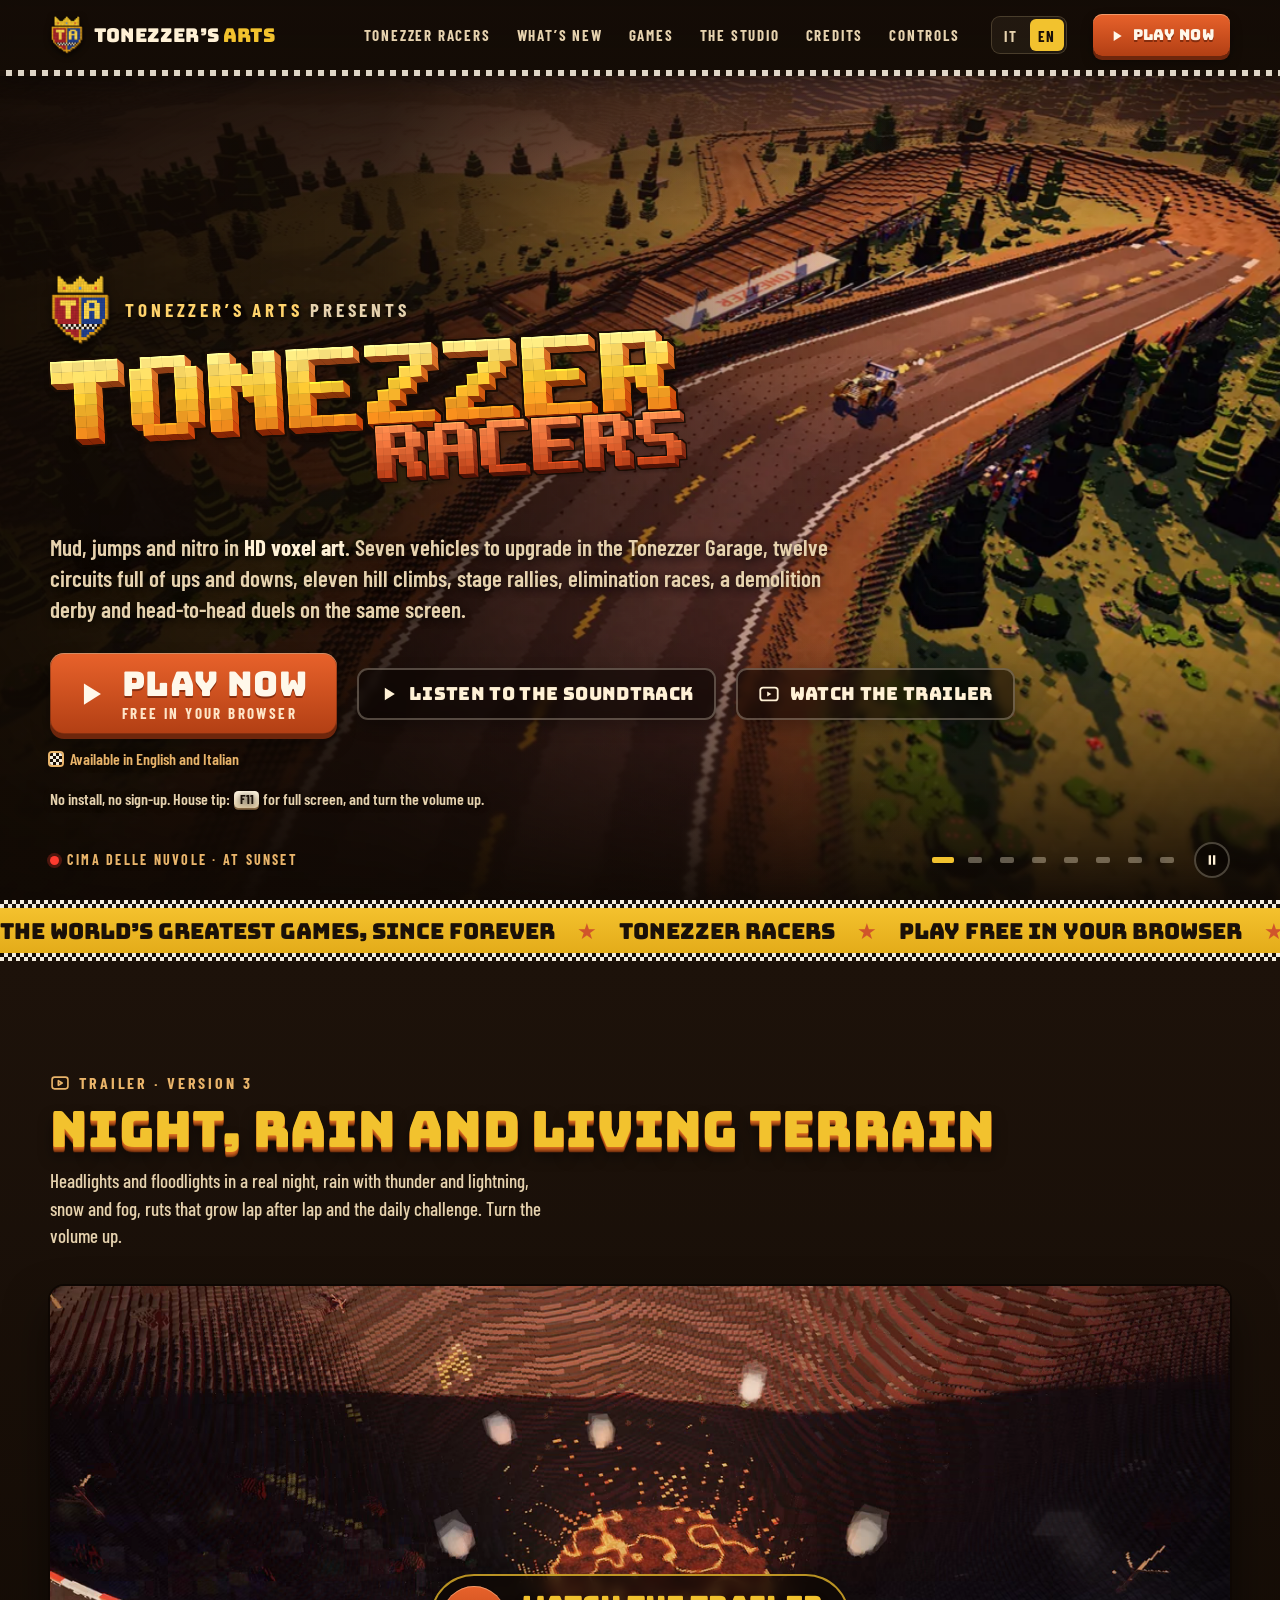
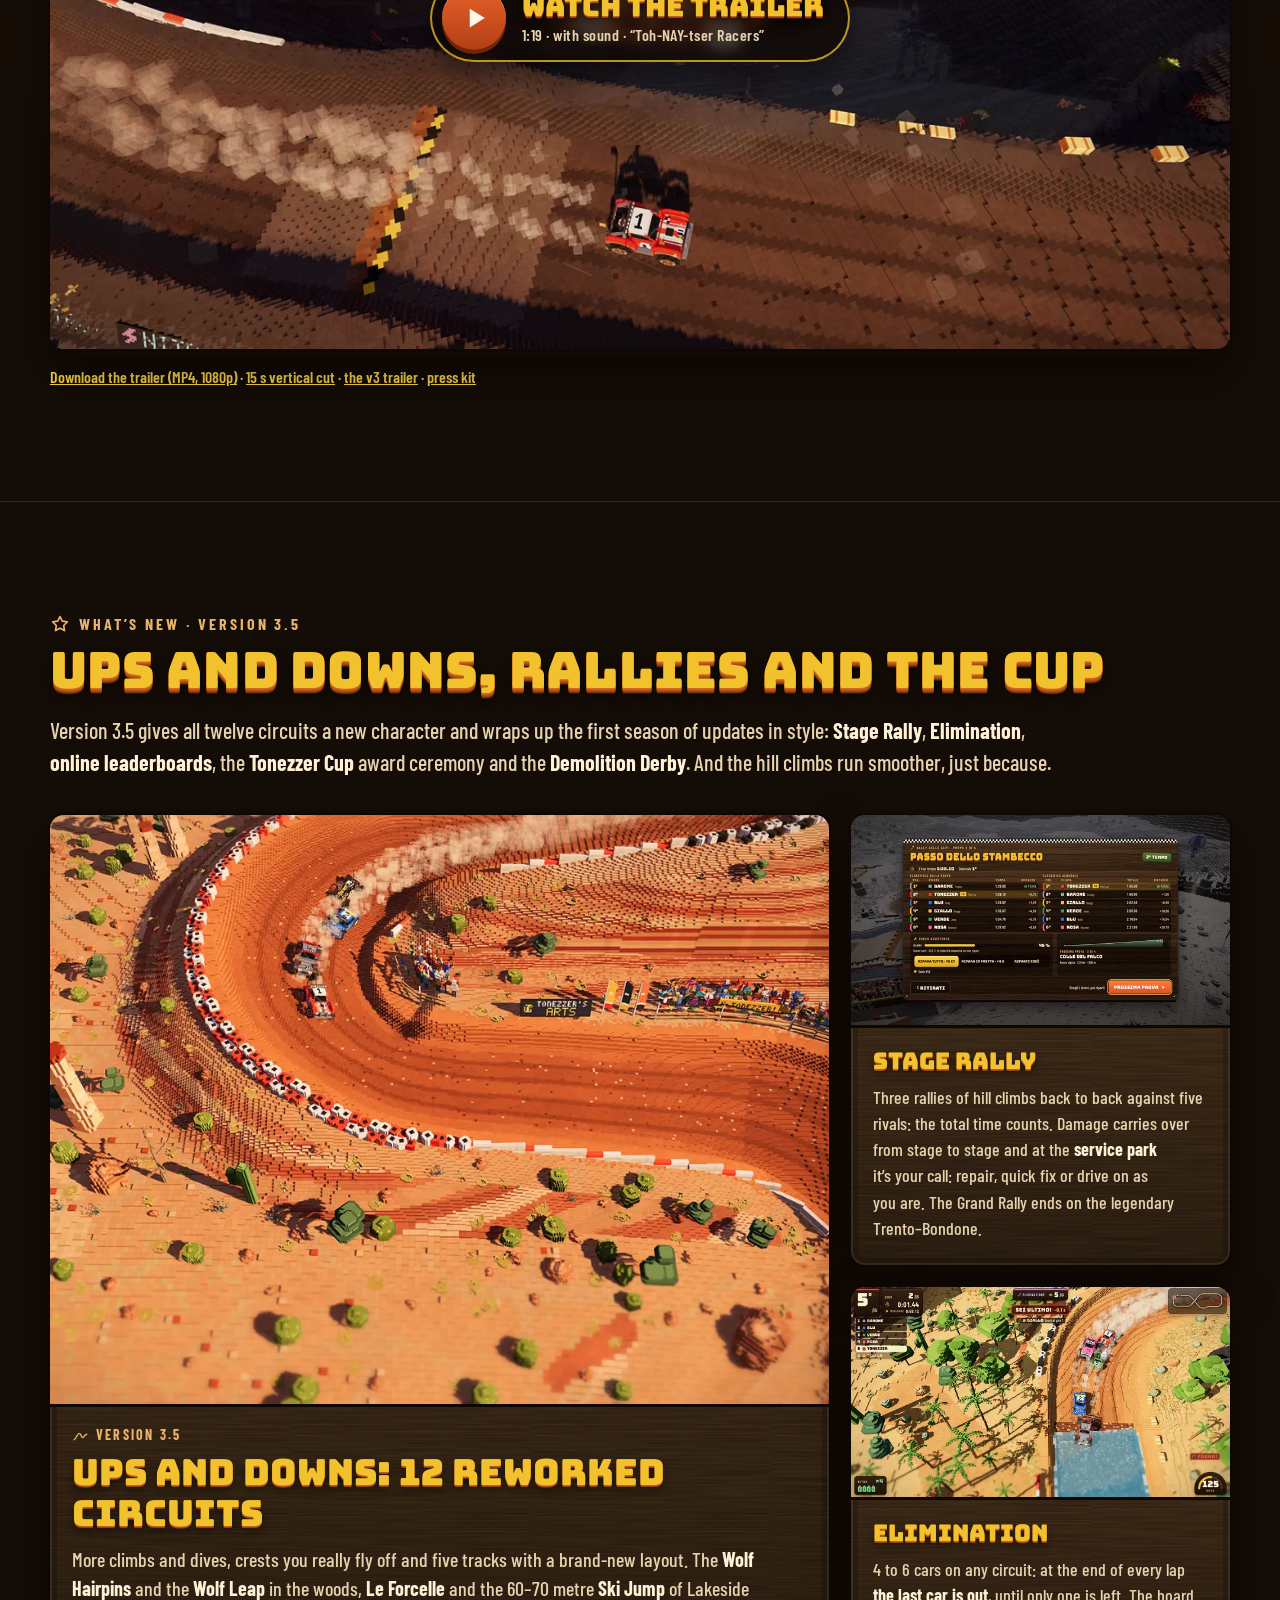
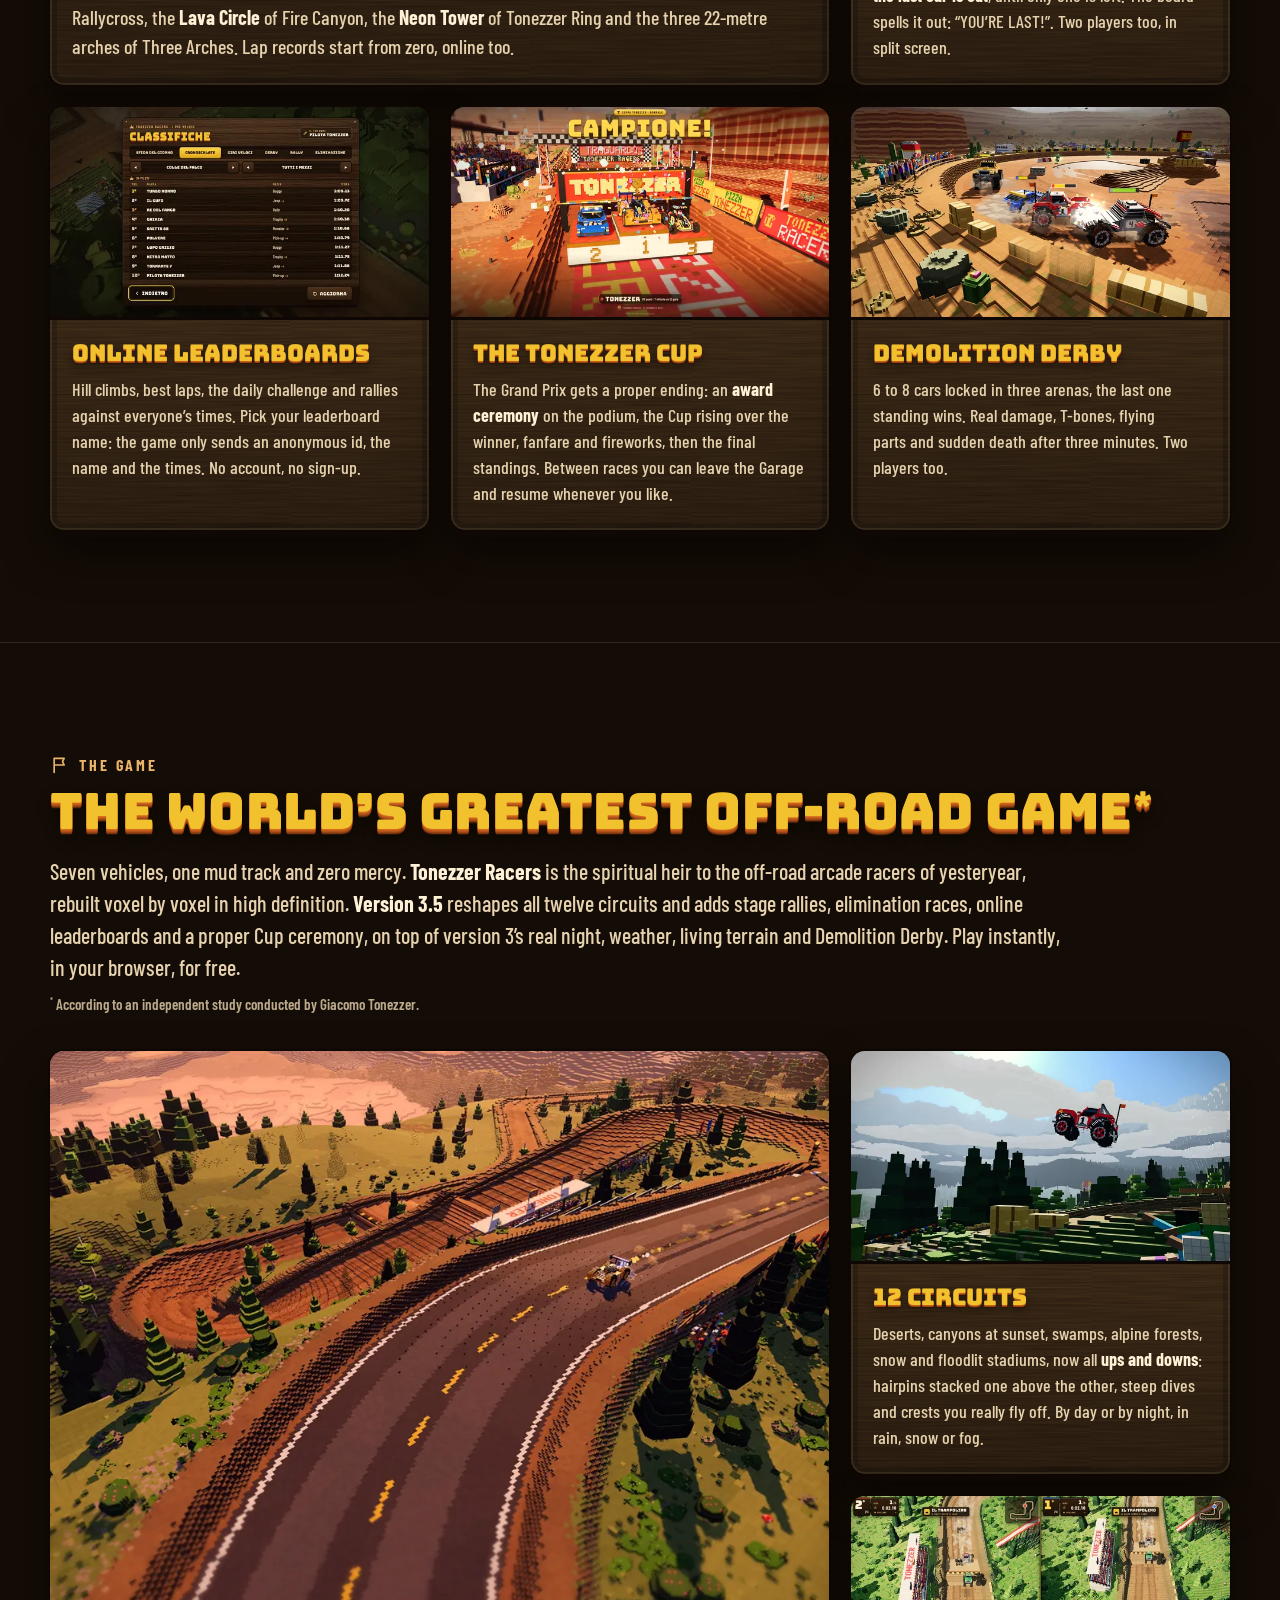
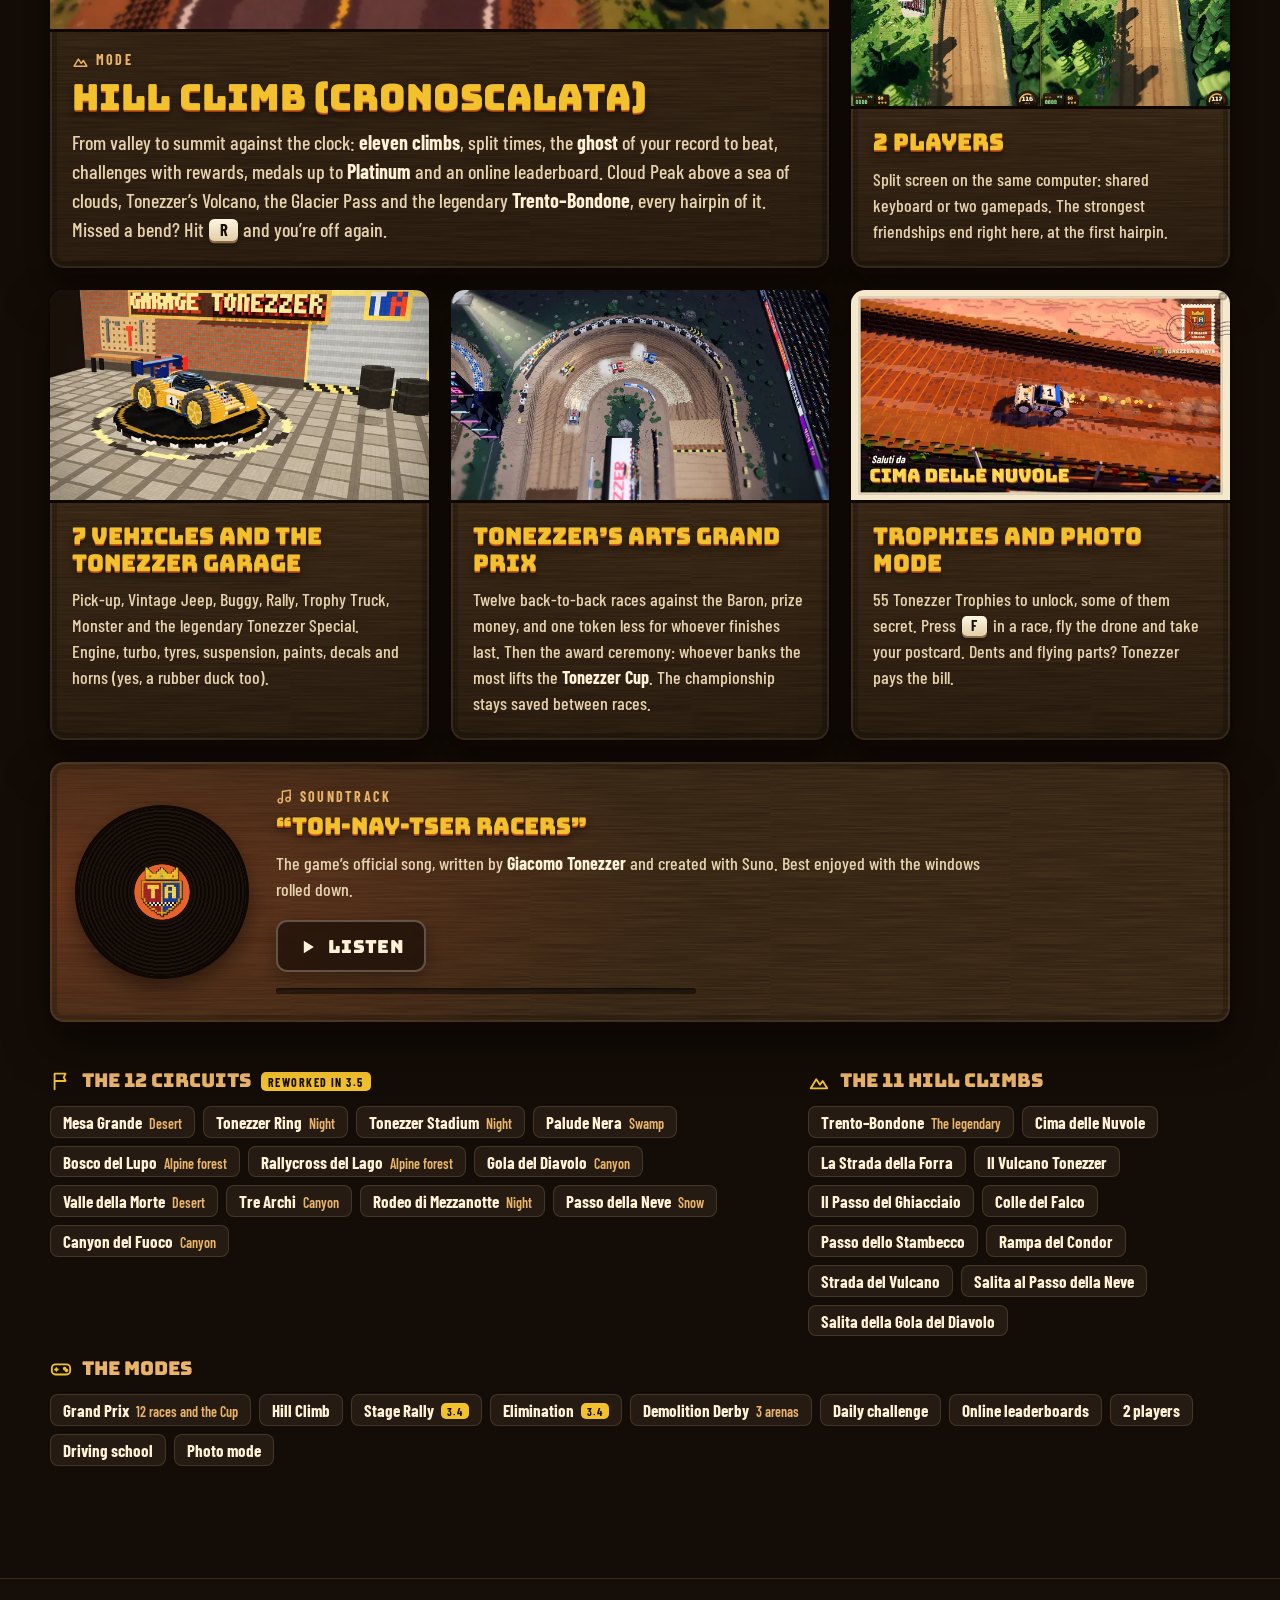
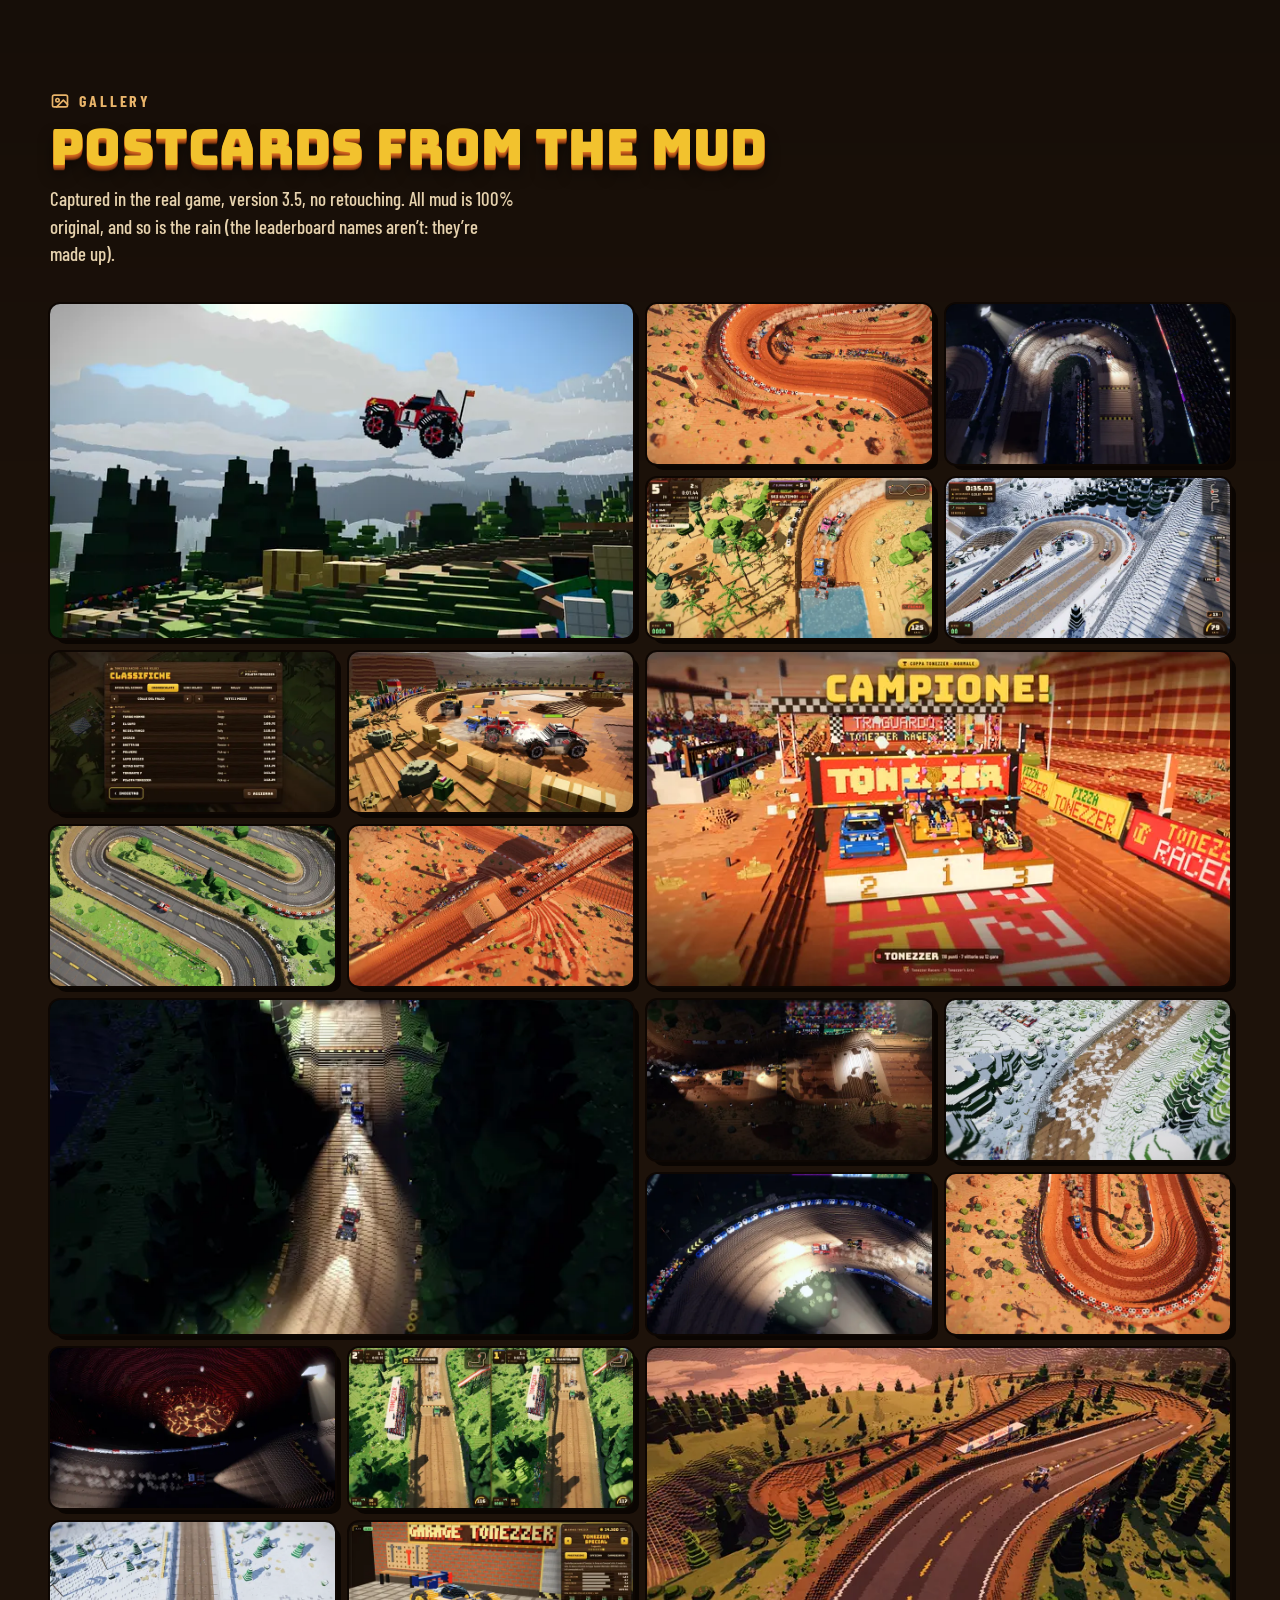
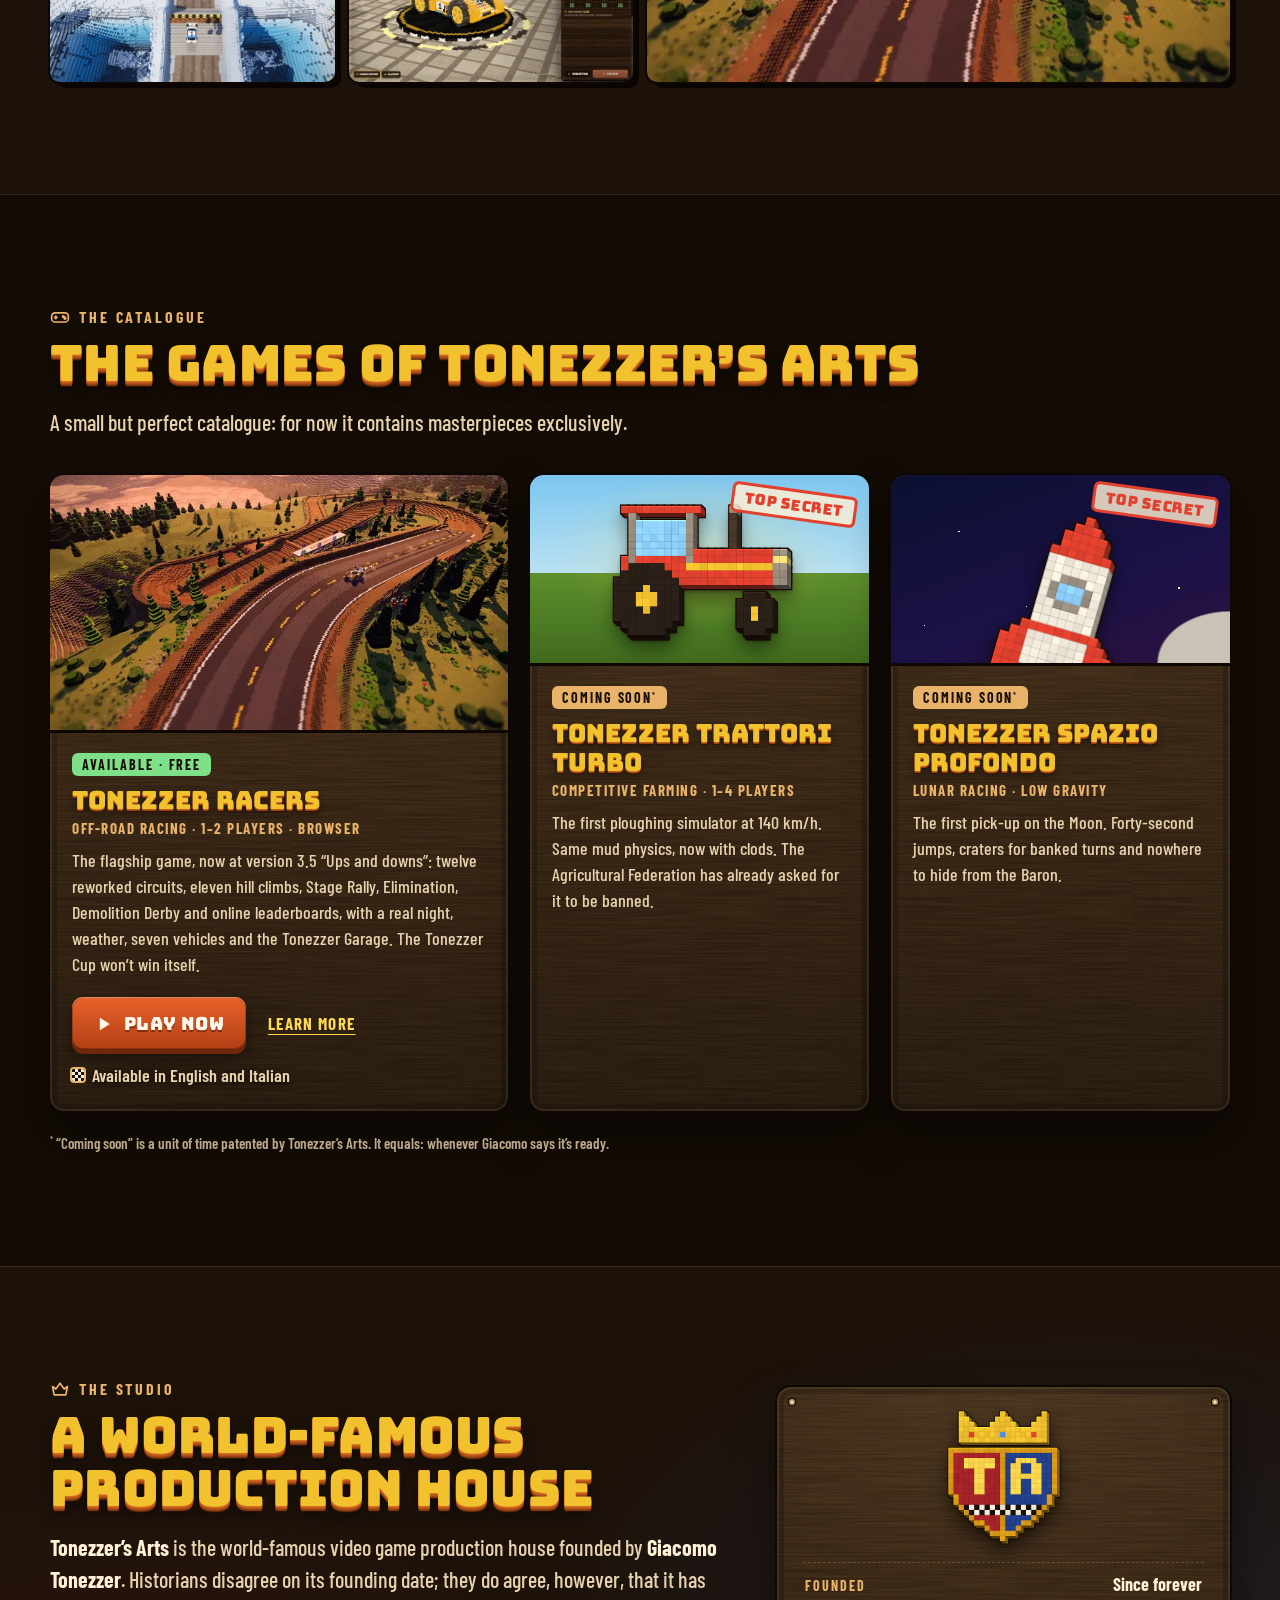
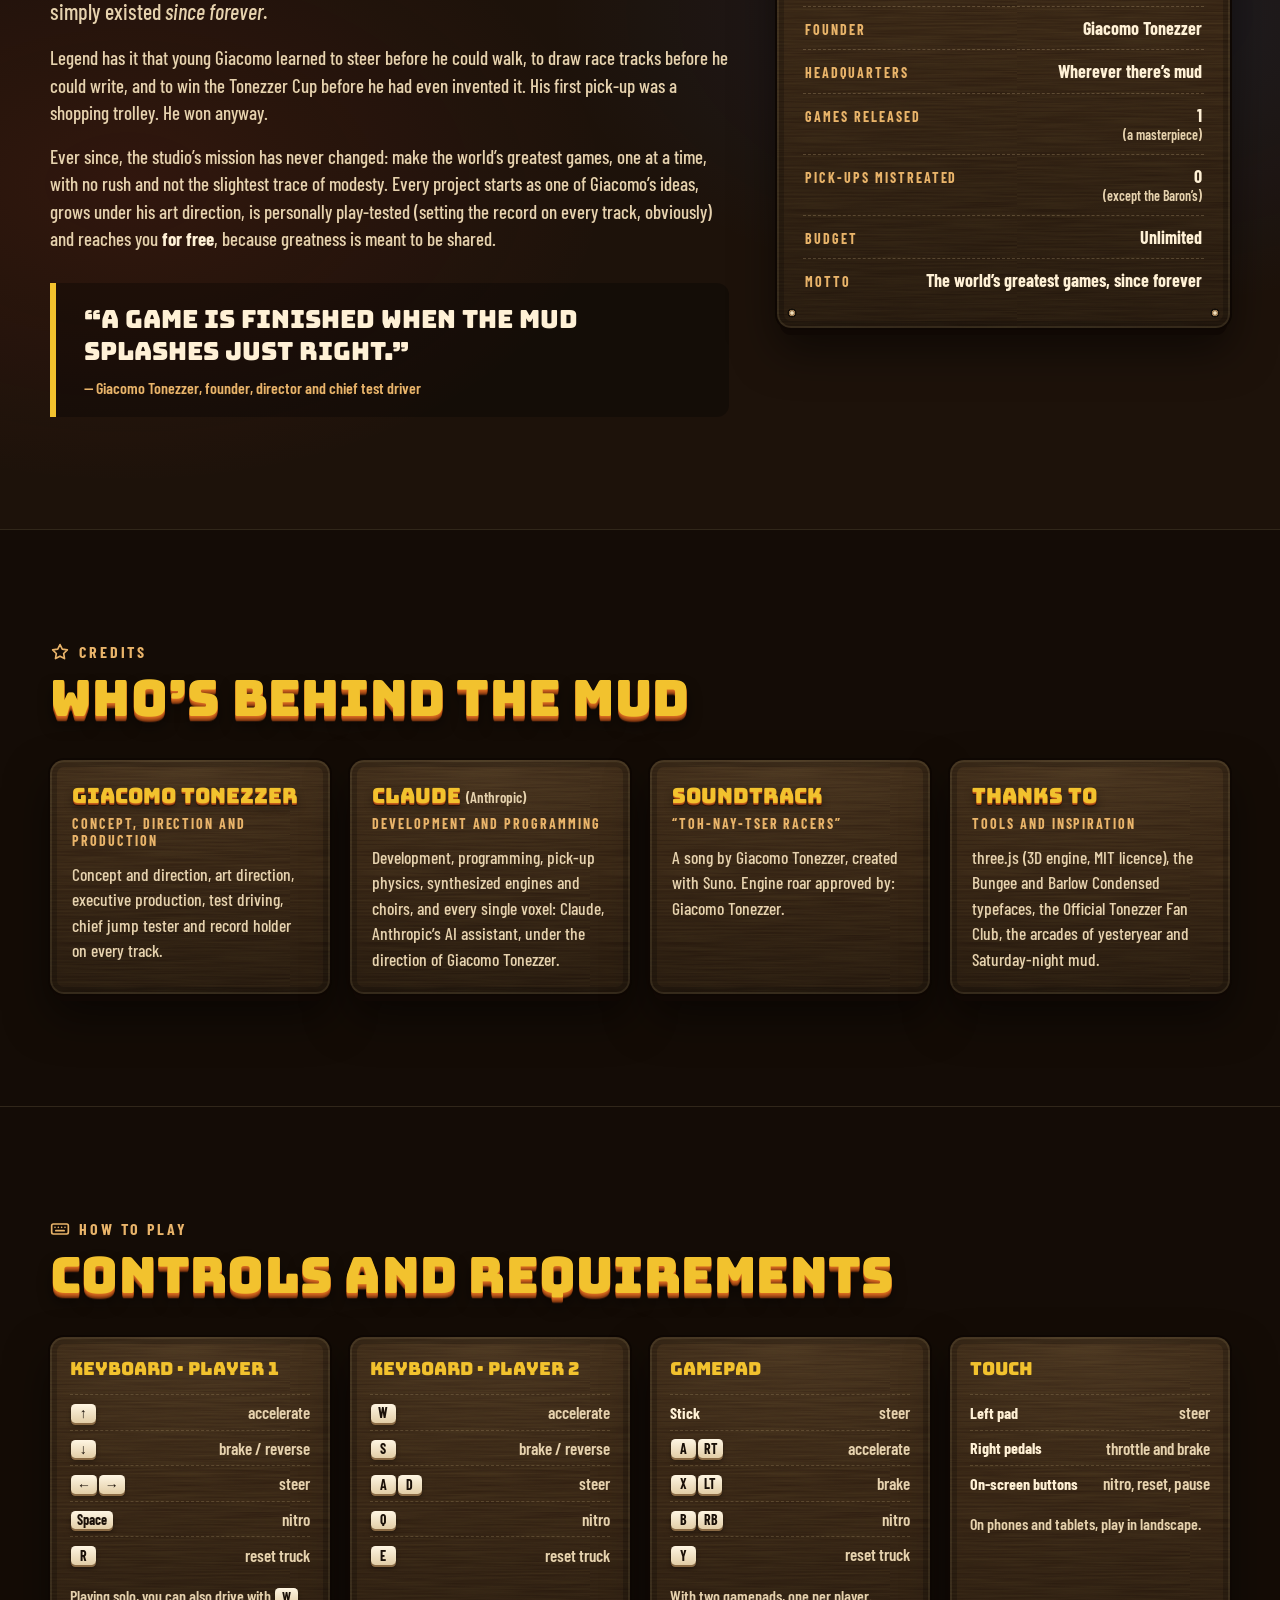
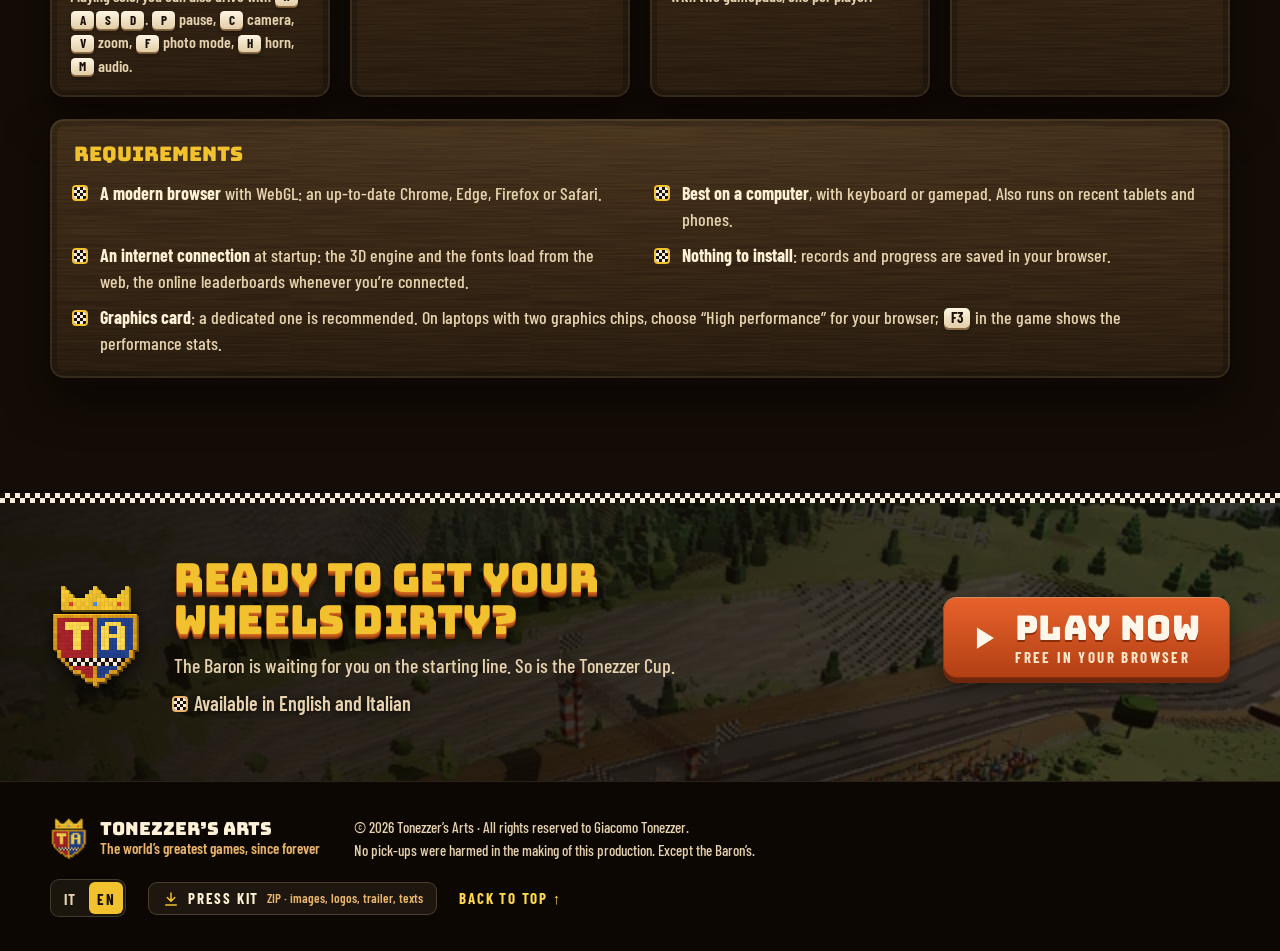
==== commit 5fd6a845: "Site: new v3.5 trailer (IT, EN, vertical), v3 trailer kept as a download Co-Authored-By: Claude Opus" ====
--- a/index.html
+++ b/index.html
@@ -135,7 +135,7 @@
         <span class="tv-t"><b data-i18n="tv.play">Guarda il trailer</b><small data-i18n="tv.sound">1:19 · con l’audio · “Toh-NAY-tser Racers”</small></span>
       </button>
     </div>
-    <p class="tv-more"><a href="video/tonezzer-racers-trailer.mp4" download data-i18n="tv.dl" data-i18n-attr="href=tv.dlHref">Scarica il trailer (MP4, 1080p)</a> · <a href="video/tonezzer-racers-trailer-vertical.mp4" download data-i18n="tv.dlv">versione verticale da 15 s</a> · <a href="presskit/tonezzer-racers-presskit.zip" download data-i18n="tv.kit">kit stampa</a></p>
+    <p class="tv-more"><a href="video/tonezzer-racers-trailer.mp4" download data-i18n="tv.dl" data-i18n-attr="href=tv.dlHref">Scarica il trailer (MP4, 1080p)</a> · <a href="video/tonezzer-racers-trailer-vertical.mp4" download data-i18n="tv.dlv">versione verticale da 15 s</a> · <a href="video/tonezzer-racers-trailer-v3.mp4" download data-i18n="tv.v3" data-i18n-attr="href=tv.v3Href">trailer della v3</a> · <a href="presskit/tonezzer-racers-presskit.zip" download data-i18n="tv.kit">kit stampa</a></p>
   </div>
 </section>
 
